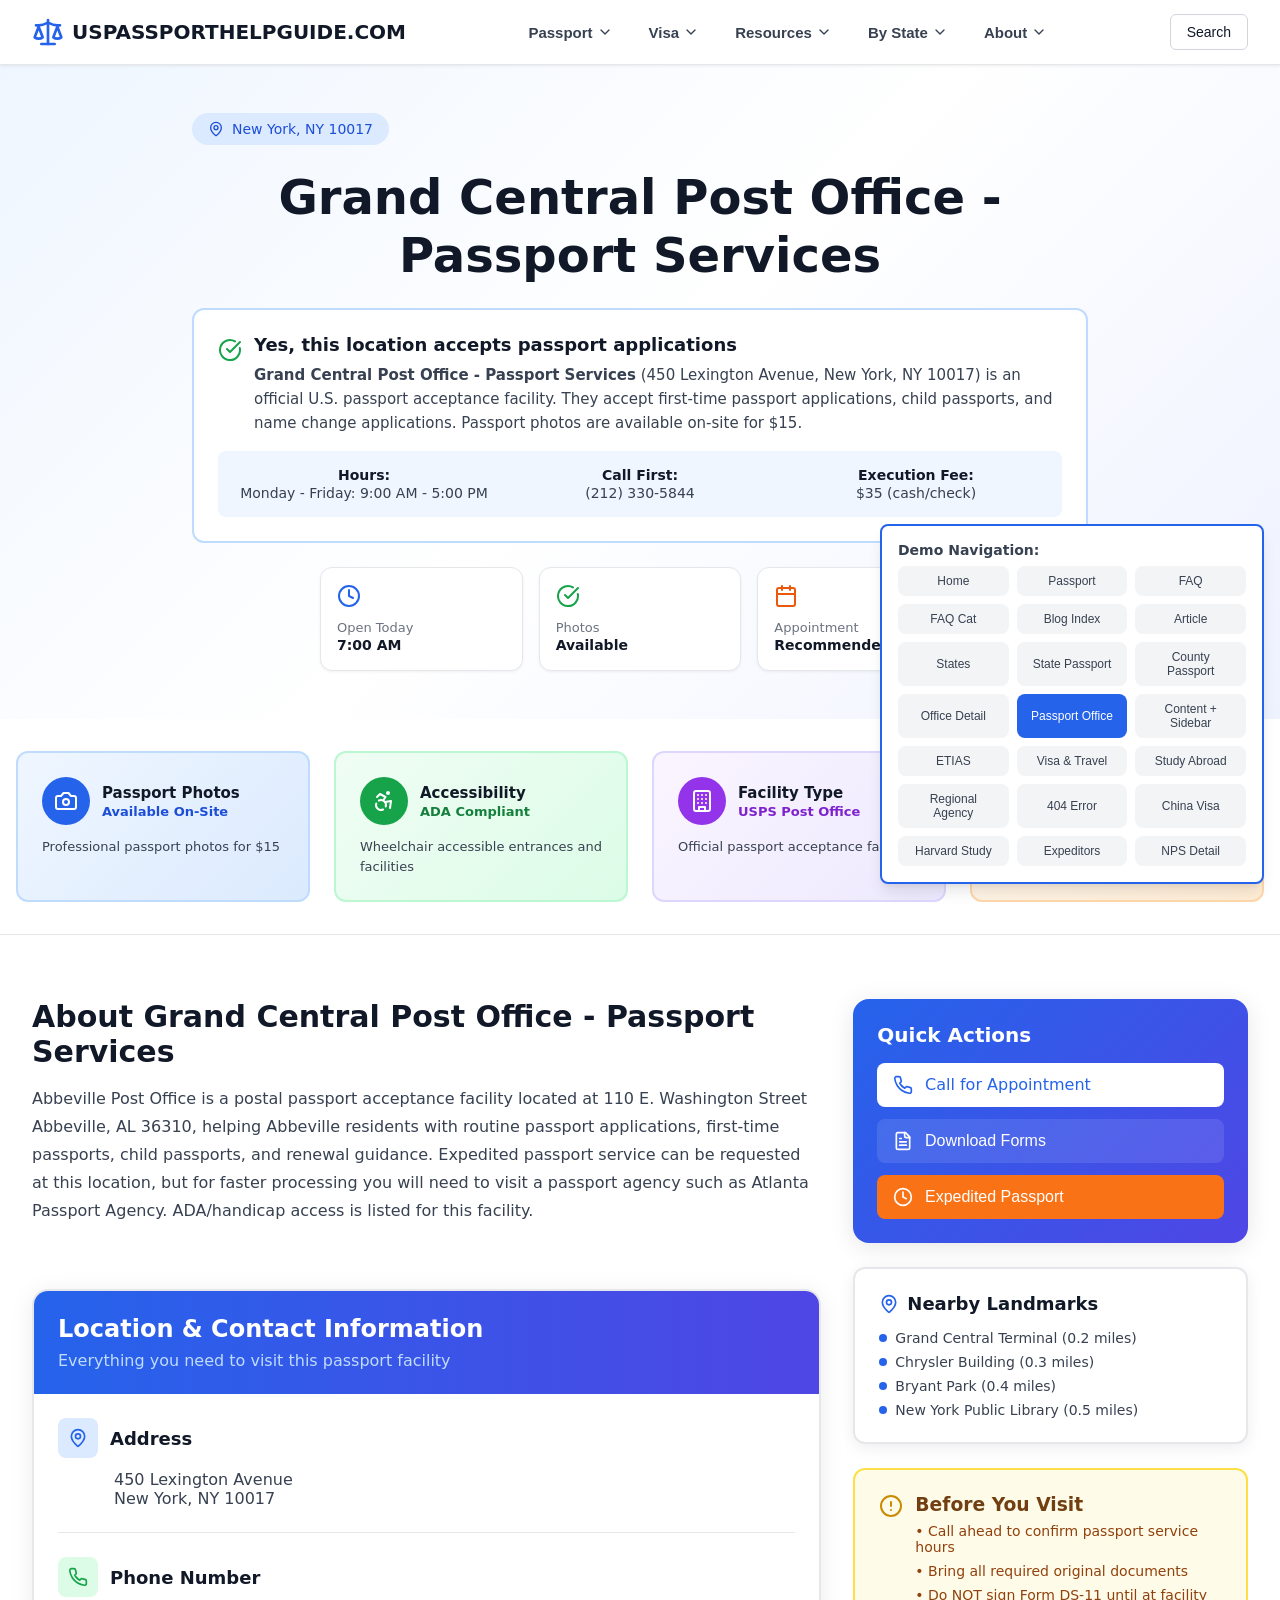
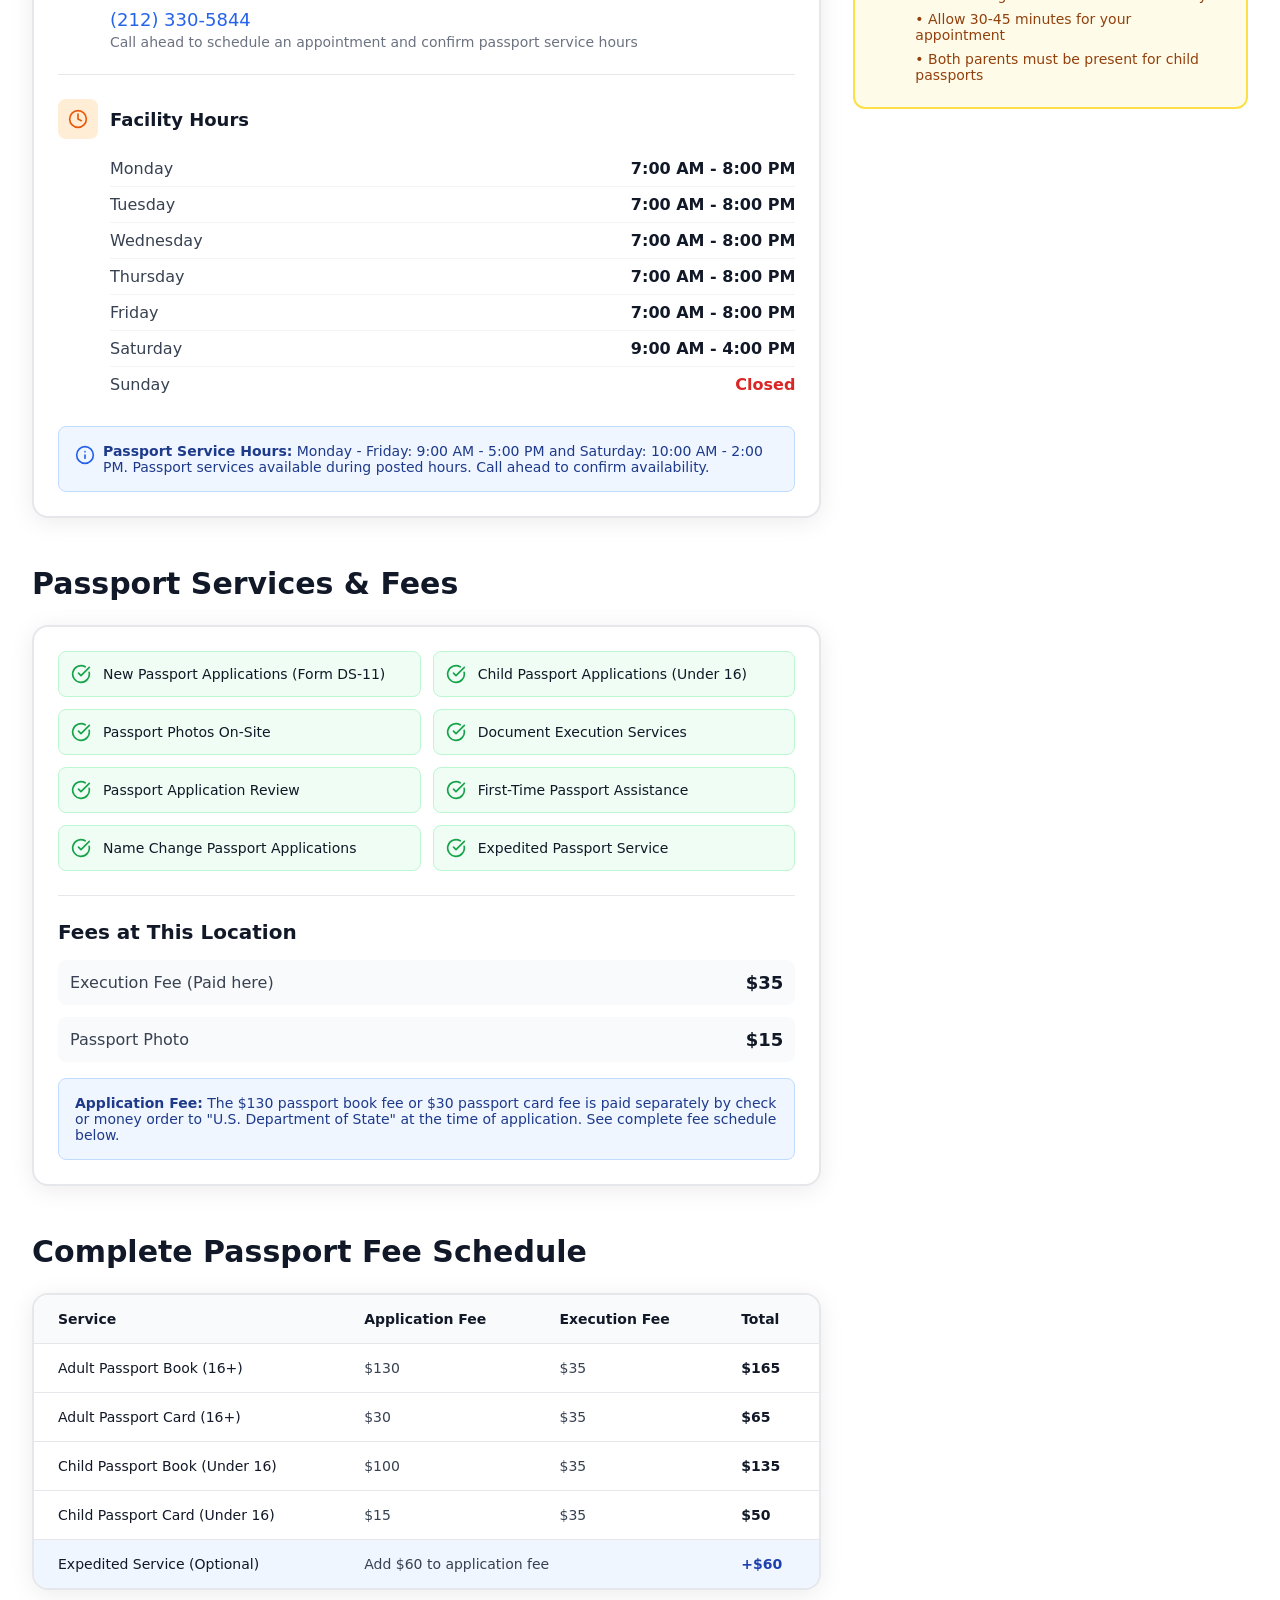
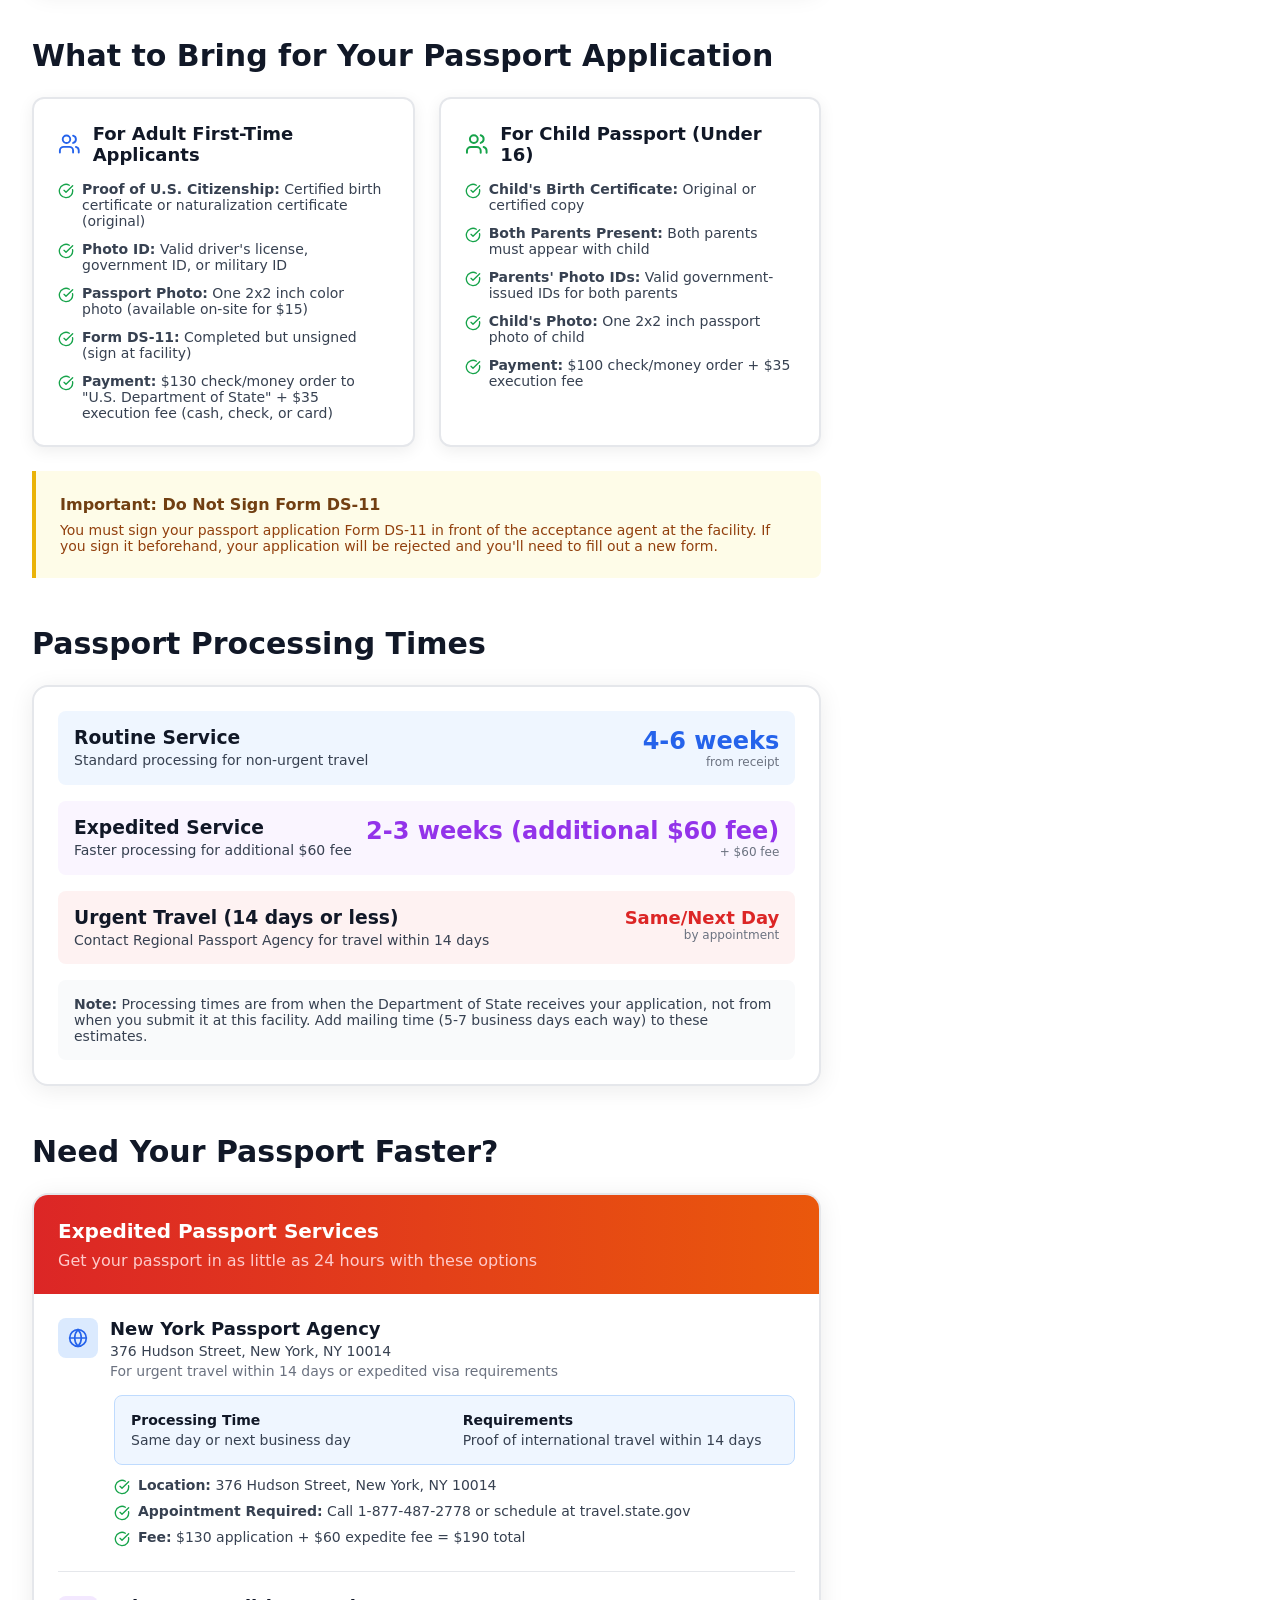
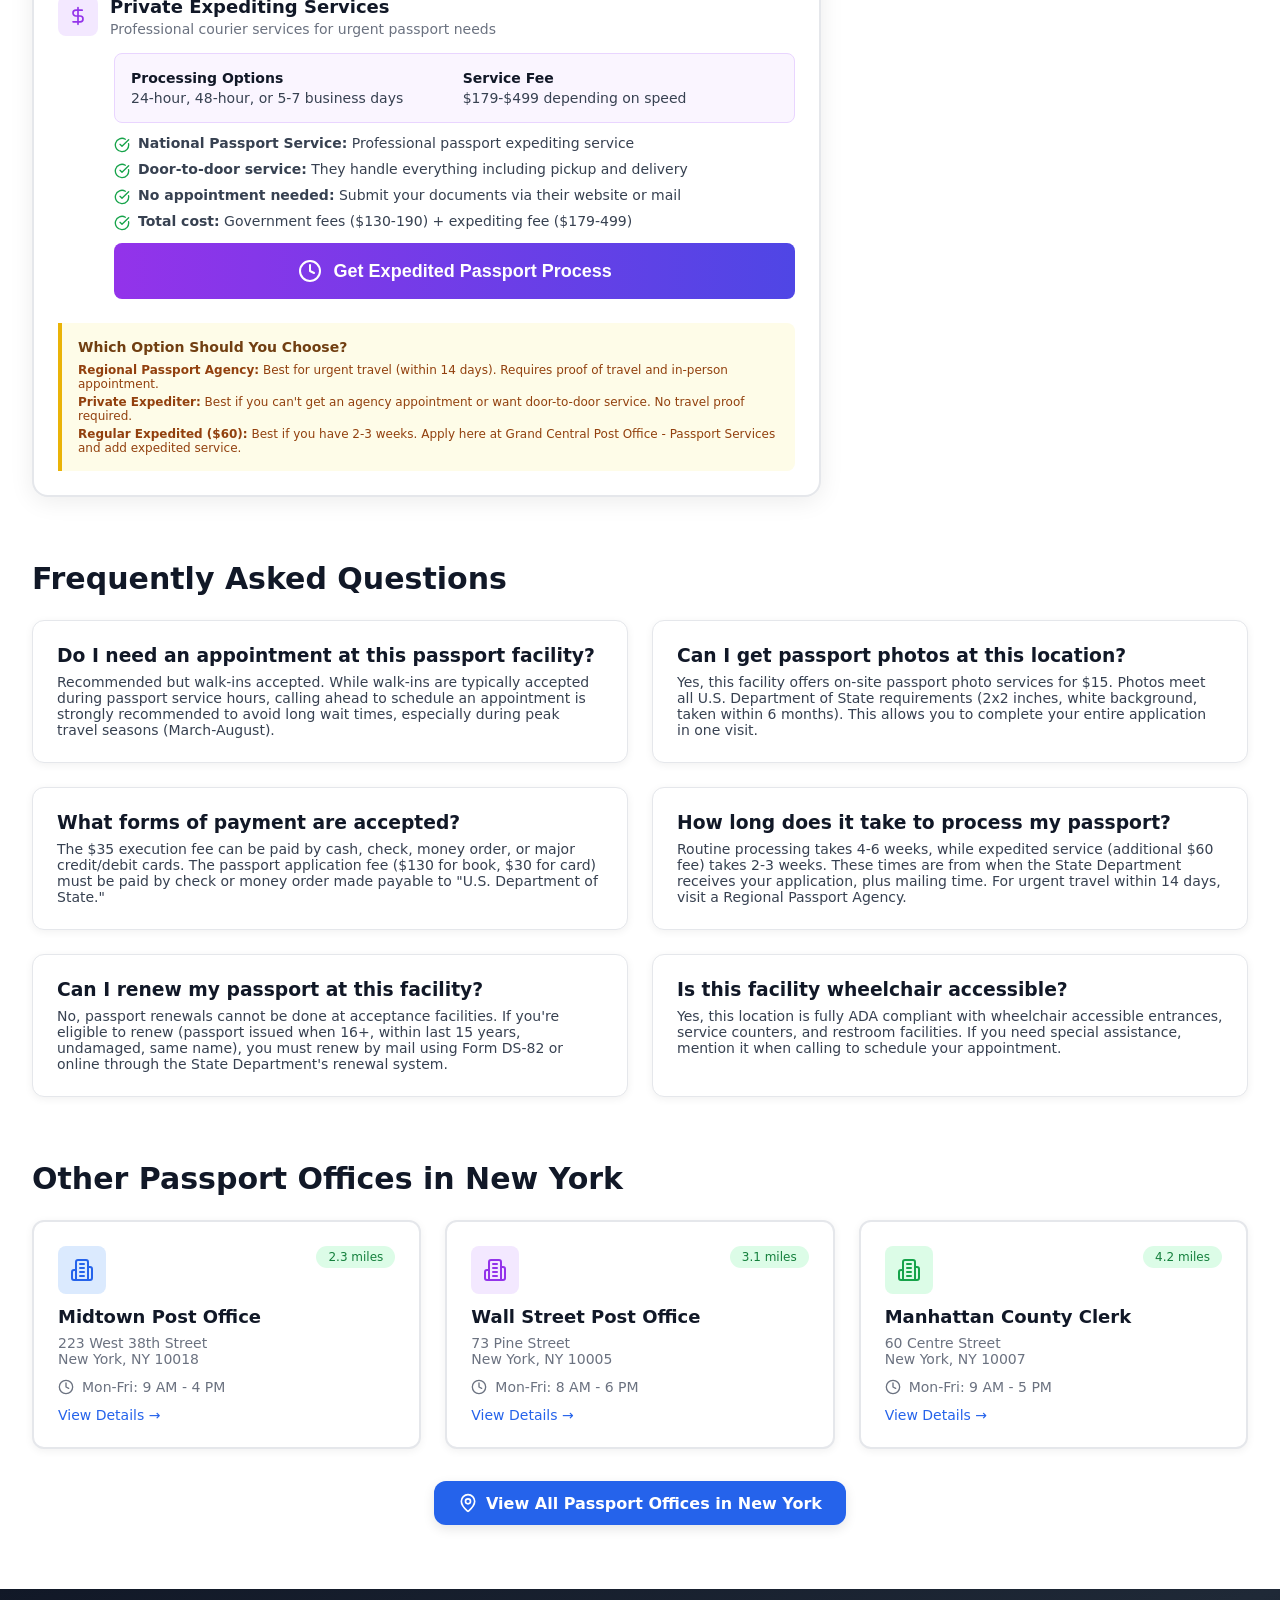
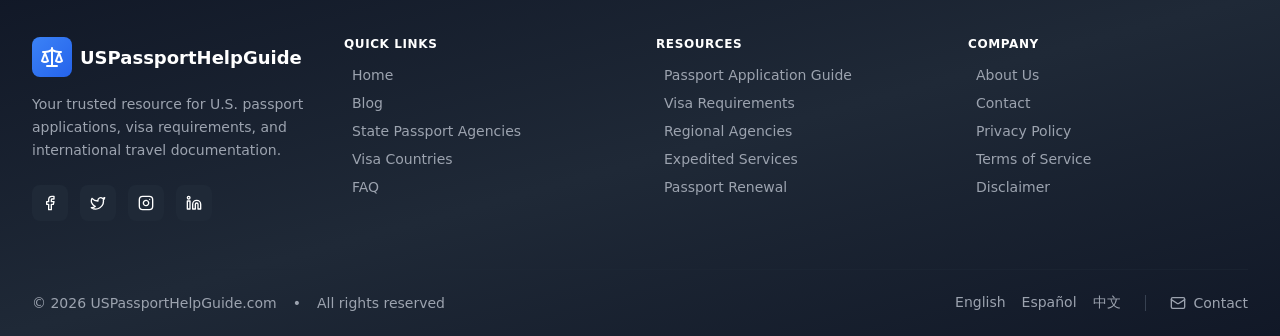
==== index.html @ 5c3b9b91 "first commit" ====
<!doctype html>
<html lang="en">
  <head>
    <meta charset="UTF-8" />
    <meta name="viewport" content="width=device-width, initial-scale=1.0" />
    <title>US Passport Help Guide</title>
    <link rel="stylesheet" href="style.css" />
  </head>
  <body>
    <header class="header">
      <nav class="navbar">
        <div class="navbar-container">
          <!-- Logo -->
          <div class="logo">
            <svg
              xmlns="http://www.w3.org/2000/svg"
              width="24"
              height="24"
              viewBox="0 0 24 24"
              fill="none"
              stroke="currentColor"
              stroke-width="2"
              stroke-linecap="round"
              stroke-linejoin="round"
              class="logo-icon"
            >
              <path d="m16 16 3-8 3 8c-.87.65-1.92 1-3 1s-2.13-.35-3-1Z"></path>
              <path d="m2 16 3-8 3 8c-.87.65-1.92 1-3 1s-2.13-.35-3-1Z"></path>
              <path d="M7 21h10"></path>
              <path d="M12 3v18"></path>
              <path d="M3 7h2c2 0 5-1 7-2 2 1 5 2 7 2h2"></path>
            </svg>

            <span class="logo-text">USPASSPORTHELPGUIDE.COM</span>
          </div>

          <!-- Navigation Menu -->
          <div class="nav-menu">
            <div class="nav-item">
              <button class="nav-link">
                Passport
                <svg
                  xmlns="http://www.w3.org/2000/svg"
                  viewBox="0 0 24 24"
                  fill="none"
                  stroke="currentColor"
                  stroke-width="2"
                  stroke-linecap="round"
                  stroke-linejoin="round"
                  class="nav-arrow"
                >
                  <path d="m6 9 6 6 6-6"></path>
                </svg>
              </button>
            </div>

            <div class="nav-item">
              <button class="nav-link">
                Visa
                <svg
                  xmlns="http://www.w3.org/2000/svg"
                  viewBox="0 0 24 24"
                  fill="none"
                  stroke="currentColor"
                  stroke-width="2"
                  stroke-linecap="round"
                  stroke-linejoin="round"
                  class="nav-arrow"
                >
                  <path d="m6 9 6 6 6-6"></path>
                </svg>
              </button>
            </div>

            <div class="nav-item">
              <button class="nav-link">
                Resources
                <svg
                  xmlns="http://www.w3.org/2000/svg"
                  viewBox="0 0 24 24"
                  fill="none"
                  stroke="currentColor"
                  stroke-width="2"
                  stroke-linecap="round"
                  stroke-linejoin="round"
                  class="nav-arrow"
                >
                  <path d="m6 9 6 6 6-6"></path>
                </svg>
              </button>
            </div>

            <div class="nav-item">
              <button class="nav-link">
                By State
                <svg
                  xmlns="http://www.w3.org/2000/svg"
                  viewBox="0 0 24 24"
                  fill="none"
                  stroke="currentColor"
                  stroke-width="2"
                  stroke-linecap="round"
                  stroke-linejoin="round"
                  class="nav-arrow"
                >
                  <path d="m6 9 6 6 6-6"></path>
                </svg>
              </button>
            </div>

            <div class="nav-item">
              <button class="nav-link">
                About
                <svg
                  xmlns="http://www.w3.org/2000/svg"
                  viewBox="0 0 24 24"
                  fill="none"
                  stroke="currentColor"
                  stroke-width="2"
                  stroke-linecap="round"
                  stroke-linejoin="round"
                  class="nav-arrow"
                >
                  <path d="m6 9 6 6 6-6"></path>
                </svg>
              </button>
            </div>
          </div>

          <!-- Action Buttons -->
          <div class="nav-actions">
            <button class="search-btn">Search</button>
          </div>

          <!-- Mobile Menu Button -->
          <button class="mobile-menu-btn">
            <svg
              xmlns="http://www.w3.org/2000/svg"
              viewBox="0 0 24 24"
              fill="none"
              stroke="currentColor"
              stroke-width="2"
              stroke-linecap="round"
              stroke-linejoin="round"
              class="menu-icon"
            >
              <line x1="4" x2="20" y1="12" y2="12"></line>
              <line x1="4" x2="20" y1="6" y2="6"></line>
              <line x1="4" x2="20" y1="18" y2="18"></line>
            </svg>
          </button>
        </div>
      </nav>
    </header>

    <!-- ! Services -->
    <section class="page-wrapper">
      <div class="service-container">
        <span class="location-badge">
          <svg
            xmlns="http://www.w3.org/2000/svg"
            viewBox="0 0 24 24"
            fill="none"
            stroke="currentColor"
            stroke-width="2"
            stroke-linecap="round"
            stroke-linejoin="round"
          >
            <path
              d="M20 10c0 4.993-5.539 10.193-7.399 11.799a1 1 0 0 1-1.202 0C9.539 20.193 4 14.993 4 10a8 8 0 0 1 16 0"
            ></path>
            <circle cx="12" cy="10" r="3"></circle>
          </svg>
          New York, NY 10017
        </span>

        <h1 class="page-title">
          Grand Central Post Office - Passport Services
        </h1>

        <article class="info-card">
          <div class="acceptance-row">
            <svg
              xmlns="http://www.w3.org/2000/svg"
              viewBox="0 0 24 24"
              fill="none"
              stroke="currentColor"
              stroke-width="2"
              stroke-linecap="round"
              stroke-linejoin="round"
            >
              <path d="M21.801 10A10 10 0 1 1 17 3.335"></path>
              <path d="m9 11 3 3L22 4"></path>
            </svg>
            <div>
              <h2 class="acceptance-title">
                Yes, this location accepts passport applications
              </h2>
              <p class="acceptance-desc">
                <strong>Grand Central Post Office - Passport Services</strong>
                (450 Lexington Avenue, New York, NY 10017) is an official U.S.
                passport acceptance facility. They accept first-time passport
                applications, child passports, and name change applications.
                Passport photos are available on-site for $15.
              </p>
            </div>
          </div>
          <div class="details-grid">
            <div>
              <span class="detail-label">Hours:</span>
              <span class="detail-value"
                >Monday - Friday: 9:00 AM - 5:00 PM</span
              >
            </div>
            <div>
              <span class="detail-label">Call First:</span>
              <span class="detail-value">(212) 330-5844</span>
            </div>
            <div>
              <span class="detail-label">Execution Fee:</span>
              <span class="detail-value">$35 (cash/check)</span>
            </div>
          </div>
        </article>

        <div class="stats-grid">
          <div class="stat-card">
            <svg
              class="icon-blue"
              xmlns="http://www.w3.org/2000/svg"
              viewBox="0 0 24 24"
              fill="none"
              stroke="currentColor"
              stroke-width="2"
              stroke-linecap="round"
              stroke-linejoin="round"
            >
              <circle cx="12" cy="12" r="10"></circle>
              <polyline points="12 6 12 12 16 14"></polyline>
            </svg>
            <span class="stat-label">Open Today</span>
            <span class="stat-value">7:00 AM</span>
          </div>
          <div class="stat-card">
            <svg
              class="icon-green"
              xmlns="http://www.w3.org/2000/svg"
              viewBox="0 0 24 24"
              fill="none"
              stroke="currentColor"
              stroke-width="2"
              stroke-linecap="round"
              stroke-linejoin="round"
            >
              <path d="M21.801 10A10 10 0 1 1 17 3.335"></path>
              <path d="m9 11 3 3L22 4"></path>
            </svg>
            <span class="stat-label">Photos</span>
            <span class="stat-value">Available</span>
          </div>
          <div class="stat-card">
            <svg
              class="icon-orange"
              xmlns="http://www.w3.org/2000/svg"
              viewBox="0 0 24 24"
              fill="none"
              stroke="currentColor"
              stroke-width="2"
              stroke-linecap="round"
              stroke-linejoin="round"
            >
              <path d="M8 2v4"></path>
              <path d="M16 2v4"></path>
              <rect width="18" height="18" x="3" y="4" rx="2"></rect>
              <path d="M3 10h18"></path>
            </svg>
            <span class="stat-label">Appointment</span>
            <span class="stat-value">Recommended</span>
          </div>
        </div>
      </div>
    </section>

    <!-- ! Services Bar -->
    <section class="services-bar">
      <div class="services-container">
        <div class="services-grid">
          <div class="service-card service-card--blue">
            <div class="card-header">
              <div class="card-icon card-icon--blue">
                <svg
                  viewBox="0 0 24 24"
                  fill="none"
                  stroke-width="2"
                  stroke-linecap="round"
                  stroke-linejoin="round"
                >
                  <path
                    d="M14.5 4h-5L7 7H4a2 2 0 0 0-2 2v9a2 2 0 0 0 2 2h16a2 2 0 0 0 2-2V9a2 2 0 0 0-2-2h-3l-2.5-3z"
                  ></path>
                  <circle cx="12" cy="13" r="3"></circle>
                </svg>
              </div>
              <div>
                <h3 class="card-title">Passport Photos</h3>
                <p class="card-subtitle card-subtitle--blue">
                  Available On-Site
                </p>
              </div>
            </div>
            <p class="card-desc">Professional passport photos for $15</p>
          </div>

          <div class="service-card service-card--green">
            <div class="card-header">
              <div class="card-icon card-icon--green">
                <svg
                  viewBox="0 0 24 24"
                  fill="none"
                  stroke-width="2"
                  stroke-linecap="round"
                  stroke-linejoin="round"
                >
                  <circle cx="16" cy="4" r="1"></circle>
                  <path d="m18 19 1-7-6 1"></path>
                  <path d="m5 8 3-3 5.5 3-2.36 3.5"></path>
                  <path d="M4.24 14.5a5 5 0 0 0 6.88 6"></path>
                  <path d="M13.76 17.5a5 5 0 0 0-6.88-6"></path>
                </svg>
              </div>
              <div>
                <h3 class="card-title">Accessibility</h3>
                <p class="card-subtitle card-subtitle--green">ADA Compliant</p>
              </div>
            </div>
            <p class="card-desc">
              Wheelchair accessible entrances and facilities
            </p>
          </div>

          <div class="service-card service-card--purple">
            <div class="card-header">
              <div class="card-icon card-icon--purple">
                <svg
                  viewBox="0 0 24 24"
                  fill="none"
                  stroke-width="2"
                  stroke-linecap="round"
                  stroke-linejoin="round"
                >
                  <rect width="16" height="20" x="4" y="2" rx="2" ry="2"></rect>
                  <path d="M9 22v-4h6v4"></path>
                  <path d="M8 6h.01"></path>
                  <path d="M16 6h.01"></path>
                  <path d="M12 6h.01"></path>
                  <path d="M12 10h.01"></path>
                  <path d="M12 14h.01"></path>
                  <path d="M16 10h.01"></path>
                  <path d="M16 14h.01"></path>
                  <path d="M8 10h.01"></path>
                  <path d="M8 14h.01"></path>
                </svg>
              </div>
              <div>
                <h3 class="card-title">Facility Type</h3>
                <p class="card-subtitle card-subtitle--purple">
                  USPS Post Office
                </p>
              </div>
            </div>
            <p class="card-desc">Official passport acceptance facility</p>
          </div>

          <div class="service-card service-card--orange">
            <div class="card-header">
              <div class="card-icon card-icon--orange">
                <svg
                  viewBox="0 0 24 24"
                  fill="none"
                  stroke-width="2"
                  stroke-linecap="round"
                  stroke-linejoin="round"
                >
                  <path
                    d="M4 14a1 1 0 0 1-.78-1.63l9.9-10.2a.5.5 0 0 1 .86.46l-1.92 6.02A1 1 0 0 0 13 10h7a1 1 0 0 1 .78 1.63l-9.9 10.2a.5.5 0 0 1-.86-.46l1.92-6.02A1 1 0 0 0 11 14z"
                  ></path>
                </svg>
              </div>
              <div>
                <h3 class="card-title">Expedited Service</h3>
                <p class="card-subtitle card-subtitle--orange">Available</p>
              </div>
            </div>
            <p class="card-desc">2-3 week processing with $60 fee</p>
          </div>
        </div>
      </div>
    </section>

    <!-- ! Main Content -->
    <section class="main-content-wrapper">
      <div class="main-content-container">
        <div class="grid-layout">
          <!-- Main Content -->
          <div class="main-content">
            <!-- About -->
            <div class="prose">
              <h2
                class="section-title-sm"
                style="
                  font-size: 1.875rem;
                  font-weight: 700;
                  color: #111827;
                  margin-bottom: 1rem;
                "
              >
                About Grand Central Post Office - Passport Services
              </h2>
              <p>
                Abbeville Post Office is a postal passport acceptance facility
                located at 110 E. Washington Street Abbeville, AL 36310, helping
                Abbeville residents with routine passport applications,
                first-time passports, child passports, and renewal guidance.
                Expedited passport service can be requested at this location,
                but for faster processing you will need to visit a passport
                agency such as Atlanta Passport Agency. ADA/handicap access is
                listed for this facility.
              </p>
            </div>

            <!-- Location & Contact -->
            <div class="card">
              <div class="card-header-blue">
                <h2>Location &amp; Contact Information</h2>
                <p>Everything you need to visit this passport facility</p>
              </div>
              <div class="card-body-spaced">
                <!-- Address -->
                <div>
                  <div class="info-label-row">
                    <div class="icon-box icon-box-blue">
                      <svg
                        xmlns="http://www.w3.org/2000/svg"
                        viewBox="0 0 24 24"
                        fill="none"
                        stroke="#2563eb"
                        stroke-width="2"
                        stroke-linecap="round"
                        stroke-linejoin="round"
                      >
                        <path
                          d="M20 10c0 4.993-5.539 10.193-7.399 11.799a1 1 0 0 1-1.202 0C9.539 20.193 4 14.993 4 10a8 8 0 0 1 16 0"
                        />
                        <circle cx="12" cy="10" r="3" />
                      </svg>
                    </div>
                    <h3 class="info-section-title">Address</h3>
                  </div>
                  <p class="address-text">
                    450 Lexington Avenue<br />New York, NY 10017
                  </p>
                </div>

                <hr class="divider" />

                <!-- Phone -->
                <div>
                  <div class="info-label-row">
                    <div class="icon-box icon-box-green">
                      <svg
                        xmlns="http://www.w3.org/2000/svg"
                        viewBox="0 0 24 24"
                        fill="none"
                        stroke="#16a34a"
                        stroke-width="2"
                        stroke-linecap="round"
                        stroke-linejoin="round"
                      >
                        <path
                          d="M22 16.92v3a2 2 0 0 1-2.18 2 19.79 19.79 0 0 1-8.63-3.07 19.5 19.5 0 0 1-6-6 19.79 19.79 0 0 1-3.07-8.67A2 2 0 0 1 4.11 2h3a2 2 0 0 1 2 1.72 12.84 12.84 0 0 0 .7 2.81 2 2 0 0 1-.45 2.11L8.09 9.91a16 16 0 0 0 6 6l1.27-1.27a2 2 0 0 1 2.11-.45 12.84 12.84 0 0 0 2.81.7A2 2 0 0 1 22 16.92z"
                        />
                      </svg>
                    </div>
                    <h3 class="info-section-title">Phone Number</h3>
                  </div>
                  <a href="tel:(212) 330-5844" class="phone-link"
                    >(212) 330-5844</a
                  >
                  <p class="phone-note">
                    Call ahead to schedule an appointment and confirm passport
                    service hours
                  </p>
                </div>

                <hr class="divider" />

                <!-- Hours -->
                <div>
                  <div class="info-label-row">
                    <div class="icon-box icon-box-orange">
                      <svg
                        xmlns="http://www.w3.org/2000/svg"
                        viewBox="0 0 24 24"
                        fill="none"
                        stroke="#ea580c"
                        stroke-width="2"
                        stroke-linecap="round"
                        stroke-linejoin="round"
                      >
                        <circle cx="12" cy="12" r="10" />
                        <polyline points="12 6 12 12 16 14" />
                      </svg>
                    </div>
                    <h3 class="info-section-title">Facility Hours</h3>
                  </div>
                  <div class="hours-list">
                    <div class="hours-row">
                      <span class="hours-day">Monday</span
                      ><span class="hours-time">7:00 AM - 8:00 PM</span>
                    </div>
                    <div class="hours-row">
                      <span class="hours-day">Tuesday</span
                      ><span class="hours-time">7:00 AM - 8:00 PM</span>
                    </div>
                    <div class="hours-row">
                      <span class="hours-day">Wednesday</span
                      ><span class="hours-time">7:00 AM - 8:00 PM</span>
                    </div>
                    <div class="hours-row">
                      <span class="hours-day">Thursday</span
                      ><span class="hours-time">7:00 AM - 8:00 PM</span>
                    </div>
                    <div class="hours-row">
                      <span class="hours-day">Friday</span
                      ><span class="hours-time">7:00 AM - 8:00 PM</span>
                    </div>
                    <div class="hours-row">
                      <span class="hours-day">Saturday</span
                      ><span class="hours-time">9:00 AM - 4:00 PM</span>
                    </div>
                    <div class="hours-row">
                      <span class="hours-day">Sunday</span
                      ><span class="hours-closed">Closed</span>
                    </div>
                  </div>
                </div>

                <div class="alert-blue">
                  <svg
                    xmlns="http://www.w3.org/2000/svg"
                    viewBox="0 0 24 24"
                    fill="none"
                    stroke="currentColor"
                    stroke-width="2"
                    stroke-linecap="round"
                    stroke-linejoin="round"
                  >
                    <circle cx="12" cy="12" r="10" />
                    <path d="M12 16v-4" />
                    <path d="M12 8h.01" />
                  </svg>
                  <p class="alert-blue-text">
                    <strong>Passport Service Hours:</strong> Monday - Friday:
                    9:00 AM - 5:00 PM and Saturday: 10:00 AM - 2:00 PM. Passport
                    services available during posted hours. Call ahead to
                    confirm availability.
                  </p>
                </div>
              </div>
            </div>

            <!-- Services & Fees -->
            <div>
              <h2 class="section-title">Passport Services &amp; Fees</h2>
              <div class="card">
                <div class="card-body">
                  <div class="content-services-grid">
                    <div class="service-item">
                      <svg
                        xmlns="http://www.w3.org/2000/svg"
                        viewBox="0 0 24 24"
                        fill="none"
                        stroke="currentColor"
                        stroke-width="2"
                        stroke-linecap="round"
                        stroke-linejoin="round"
                      >
                        <path d="M21.801 10A10 10 0 1 1 17 3.335" />
                        <path d="m9 11 3 3L22 4" /></svg
                      ><span>New Passport Applications (Form DS-11)</span>
                    </div>
                    <div class="service-item">
                      <svg
                        xmlns="http://www.w3.org/2000/svg"
                        viewBox="0 0 24 24"
                        fill="none"
                        stroke="currentColor"
                        stroke-width="2"
                        stroke-linecap="round"
                        stroke-linejoin="round"
                      >
                        <path d="M21.801 10A10 10 0 1 1 17 3.335" />
                        <path d="m9 11 3 3L22 4" /></svg
                      ><span>Child Passport Applications (Under 16)</span>
                    </div>
                    <div class="service-item">
                      <svg
                        xmlns="http://www.w3.org/2000/svg"
                        viewBox="0 0 24 24"
                        fill="none"
                        stroke="currentColor"
                        stroke-width="2"
                        stroke-linecap="round"
                        stroke-linejoin="round"
                      >
                        <path d="M21.801 10A10 10 0 1 1 17 3.335" />
                        <path d="m9 11 3 3L22 4" /></svg
                      ><span>Passport Photos On-Site</span>
                    </div>
                    <div class="service-item">
                      <svg
                        xmlns="http://www.w3.org/2000/svg"
                        viewBox="0 0 24 24"
                        fill="none"
                        stroke="currentColor"
                        stroke-width="2"
                        stroke-linecap="round"
                        stroke-linejoin="round"
                      >
                        <path d="M21.801 10A10 10 0 1 1 17 3.335" />
                        <path d="m9 11 3 3L22 4" /></svg
                      ><span>Document Execution Services</span>
                    </div>
                    <div class="service-item">
                      <svg
                        xmlns="http://www.w3.org/2000/svg"
                        viewBox="0 0 24 24"
                        fill="none"
                        stroke="currentColor"
                        stroke-width="2"
                        stroke-linecap="round"
                        stroke-linejoin="round"
                      >
                        <path d="M21.801 10A10 10 0 1 1 17 3.335" />
                        <path d="m9 11 3 3L22 4" /></svg
                      ><span>Passport Application Review</span>
                    </div>
                    <div class="service-item">
                      <svg
                        xmlns="http://www.w3.org/2000/svg"
                        viewBox="0 0 24 24"
                        fill="none"
                        stroke="currentColor"
                        stroke-width="2"
                        stroke-linecap="round"
                        stroke-linejoin="round"
                      >
                        <path d="M21.801 10A10 10 0 1 1 17 3.335" />
                        <path d="m9 11 3 3L22 4" /></svg
                      ><span>First-Time Passport Assistance</span>
                    </div>
                    <div class="service-item">
                      <svg
                        xmlns="http://www.w3.org/2000/svg"
                        viewBox="0 0 24 24"
                        fill="none"
                        stroke="currentColor"
                        stroke-width="2"
                        stroke-linecap="round"
                        stroke-linejoin="round"
                      >
                        <path d="M21.801 10A10 10 0 1 1 17 3.335" />
                        <path d="m9 11 3 3L22 4" /></svg
                      ><span>Name Change Passport Applications</span>
                    </div>
                    <div class="service-item">
                      <svg
                        xmlns="http://www.w3.org/2000/svg"
                        viewBox="0 0 24 24"
                        fill="none"
                        stroke="currentColor"
                        stroke-width="2"
                        stroke-linecap="round"
                        stroke-linejoin="round"
                      >
                        <path d="M21.801 10A10 10 0 1 1 17 3.335" />
                        <path d="m9 11 3 3L22 4" /></svg
                      ><span>Expedited Passport Service</span>
                    </div>
                  </div>

                  <div
                    style="border-top: 1px solid #e5e7eb; padding-top: 1.5rem"
                  >
                    <h3
                      style="
                        font-size: 1.25rem;
                        font-weight: 700;
                        color: #111827;
                        margin-bottom: 1rem;
                      "
                    >
                      Fees at This Location
                    </h3>
                    <div class="fee-list">
                      <div class="fee-row">
                        <span class="fee-label">Execution Fee (Paid here)</span
                        ><span class="fee-amount">$35</span>
                      </div>
                      <div class="fee-row">
                        <span class="fee-label">Passport Photo</span
                        ><span class="fee-amount">$15</span>
                      </div>
                      <div class="alert-blue" style="margin-top: 0.25rem">
                        <p class="alert-blue-text">
                          <strong>Application Fee:</strong> The $130 passport
                          book fee or $30 passport card fee is paid separately
                          by check or money order to "U.S. Department of State"
                          at the time of application. See complete fee schedule
                          below.
                        </p>
                      </div>
                    </div>
                  </div>
                </div>
              </div>
            </div>

            <!-- Complete Fee Schedule -->
            <div>
              <h2 class="section-title">Complete Passport Fee Schedule</h2>
              <div class="card">
                <table class="fee-table">
                  <thead>
                    <tr>
                      <th>Service</th>
                      <th>Application Fee</th>
                      <th>Execution Fee</th>
                      <th>Total</th>
                    </tr>
                  </thead>
                  <tbody>
                    <tr>
                      <td class="td-bold">Adult Passport Book (16+)</td>
                      <td>$130</td>
                      <td>$35</td>
                      <td class="td-total">$165</td>
                    </tr>
                    <tr>
                      <td class="td-bold">Adult Passport Card (16+)</td>
                      <td>$30</td>
                      <td>$35</td>
                      <td class="td-total">$65</td>
                    </tr>
                    <tr>
                      <td class="td-bold">Child Passport Book (Under 16)</td>
                      <td>$100</td>
                      <td>$35</td>
                      <td class="td-total">$135</td>
                    </tr>
                    <tr>
                      <td class="td-bold">Child Passport Card (Under 16)</td>
                      <td>$15</td>
                      <td>$35</td>
                      <td class="td-total">$50</td>
                    </tr>
                    <tr class="row-blue">
                      <td class="td-bold">Expedited Service (Optional)</td>
                      <td colspan="2">Add $60 to application fee</td>
                      <td class="td-total" style="color: #1e40af">+$60</td>
                    </tr>
                  </tbody>
                </table>
              </div>
            </div>

            <!-- What to Bring -->
            <div>
              <h2 class="section-title">
                What to Bring for Your Passport Application
              </h2>
              <div class="docs-grid">
                <div class="doc-card">
                  <div class="doc-card-header">
                    <svg
                      xmlns="http://www.w3.org/2000/svg"
                      width="24"
                      height="24"
                      viewBox="0 0 24 24"
                      fill="none"
                      stroke="#2563eb"
                      stroke-width="2"
                      stroke-linecap="round"
                      stroke-linejoin="round"
                    >
                      <path d="M16 21v-2a4 4 0 0 0-4-4H6a4 4 0 0 0-4 4v2" />
                      <circle cx="9" cy="7" r="4" />
                      <path d="M22 21v-2a4 4 0 0 0-3-3.87" />
                      <path d="M16 3.13a4 4 0 0 1 0 7.75" />
                    </svg>
                    <h3>For Adult First-Time Applicants</h3>
                  </div>
                  <ul class="doc-list">
                    <li>
                      <svg
                        xmlns="http://www.w3.org/2000/svg"
                        viewBox="0 0 24 24"
                        fill="none"
                        stroke="currentColor"
                        stroke-width="2"
                        stroke-linecap="round"
                        stroke-linejoin="round"
                      >
                        <path d="M21.801 10A10 10 0 1 1 17 3.335" />
                        <path d="m9 11 3 3L22 4" /></svg
                      ><span
                        ><strong>Proof of U.S. Citizenship:</strong> Certified
                        birth certificate or naturalization certificate
                        (original)</span
                      >
                    </li>
                    <li>
                      <svg
                        xmlns="http://www.w3.org/2000/svg"
                        viewBox="0 0 24 24"
                        fill="none"
                        stroke="currentColor"
                        stroke-width="2"
                        stroke-linecap="round"
                        stroke-linejoin="round"
                      >
                        <path d="M21.801 10A10 10 0 1 1 17 3.335" />
                        <path d="m9 11 3 3L22 4" /></svg
                      ><span
                        ><strong>Photo ID:</strong> Valid driver's license,
                        government ID, or military ID</span
                      >
                    </li>
                    <li>
                      <svg
                        xmlns="http://www.w3.org/2000/svg"
                        viewBox="0 0 24 24"
                        fill="none"
                        stroke="currentColor"
                        stroke-width="2"
                        stroke-linecap="round"
                        stroke-linejoin="round"
                      >
                        <path d="M21.801 10A10 10 0 1 1 17 3.335" />
                        <path d="m9 11 3 3L22 4" /></svg
                      ><span
                        ><strong>Passport Photo:</strong> One 2x2 inch color
                        photo (available on-site for $15)</span
                      >
                    </li>
                    <li>
                      <svg
                        xmlns="http://www.w3.org/2000/svg"
                        viewBox="0 0 24 24"
                        fill="none"
                        stroke="currentColor"
                        stroke-width="2"
                        stroke-linecap="round"
                        stroke-linejoin="round"
                      >
                        <path d="M21.801 10A10 10 0 1 1 17 3.335" />
                        <path d="m9 11 3 3L22 4" /></svg
                      ><span
                        ><strong>Form DS-11:</strong> Completed but unsigned
                        (sign at facility)</span
                      >
                    </li>
                    <li>
                      <svg
                        xmlns="http://www.w3.org/2000/svg"
                        viewBox="0 0 24 24"
                        fill="none"
                        stroke="currentColor"
                        stroke-width="2"
                        stroke-linecap="round"
                        stroke-linejoin="round"
                      >
                        <path d="M21.801 10A10 10 0 1 1 17 3.335" />
                        <path d="m9 11 3 3L22 4" /></svg
                      ><span
                        ><strong>Payment:</strong> $130 check/money order to
                        "U.S. Department of State" + $35 execution fee (cash,
                        check, or card)</span
                      >
                    </li>
                  </ul>
                </div>
                <div class="doc-card">
                  <div class="doc-card-header">
                    <svg
                      xmlns="http://www.w3.org/2000/svg"
                      width="24"
                      height="24"
                      viewBox="0 0 24 24"
                      fill="none"
                      stroke="#16a34a"
                      stroke-width="2"
                      stroke-linecap="round"
                      stroke-linejoin="round"
                    >
                      <path d="M16 21v-2a4 4 0 0 0-4-4H6a4 4 0 0 0-4 4v2" />
                      <circle cx="9" cy="7" r="4" />
                      <path d="M22 21v-2a4 4 0 0 0-3-3.87" />
                      <path d="M16 3.13a4 4 0 0 1 0 7.75" />
                    </svg>
                    <h3>For Child Passport (Under 16)</h3>
                  </div>
                  <ul class="doc-list">
                    <li>
                      <svg
                        xmlns="http://www.w3.org/2000/svg"
                        viewBox="0 0 24 24"
                        fill="none"
                        stroke="currentColor"
                        stroke-width="2"
                        stroke-linecap="round"
                        stroke-linejoin="round"
                      >
                        <path d="M21.801 10A10 10 0 1 1 17 3.335" />
                        <path d="m9 11 3 3L22 4" /></svg
                      ><span
                        ><strong>Child's Birth Certificate:</strong> Original or
                        certified copy</span
                      >
                    </li>
                    <li>
                      <svg
                        xmlns="http://www.w3.org/2000/svg"
                        viewBox="0 0 24 24"
                        fill="none"
                        stroke="currentColor"
                        stroke-width="2"
                        stroke-linecap="round"
                        stroke-linejoin="round"
                      >
                        <path d="M21.801 10A10 10 0 1 1 17 3.335" />
                        <path d="m9 11 3 3L22 4" /></svg
                      ><span
                        ><strong>Both Parents Present:</strong> Both parents
                        must appear with child</span
                      >
                    </li>
                    <li>
                      <svg
                        xmlns="http://www.w3.org/2000/svg"
                        viewBox="0 0 24 24"
                        fill="none"
                        stroke="currentColor"
                        stroke-width="2"
                        stroke-linecap="round"
                        stroke-linejoin="round"
                      >
                        <path d="M21.801 10A10 10 0 1 1 17 3.335" />
                        <path d="m9 11 3 3L22 4" /></svg
                      ><span
                        ><strong>Parents' Photo IDs:</strong> Valid
                        government-issued IDs for both parents</span
                      >
                    </li>
                    <li>
                      <svg
                        xmlns="http://www.w3.org/2000/svg"
                        viewBox="0 0 24 24"
                        fill="none"
                        stroke="currentColor"
                        stroke-width="2"
                        stroke-linecap="round"
                        stroke-linejoin="round"
                      >
                        <path d="M21.801 10A10 10 0 1 1 17 3.335" />
                        <path d="m9 11 3 3L22 4" /></svg
                      ><span
                        ><strong>Child's Photo:</strong> One 2x2 inch passport
                        photo of child</span
                      >
                    </li>
                    <li>
                      <svg
                        xmlns="http://www.w3.org/2000/svg"
                        viewBox="0 0 24 24"
                        fill="none"
                        stroke="currentColor"
                        stroke-width="2"
                        stroke-linecap="round"
                        stroke-linejoin="round"
                      >
                        <path d="M21.801 10A10 10 0 1 1 17 3.335" />
                        <path d="m9 11 3 3L22 4" /></svg
                      ><span
                        ><strong>Payment:</strong> $100 check/money order + $35
                        execution fee</span
                      >
                    </li>
                  </ul>
                </div>
              </div>
              <div class="alert-yellow" style="margin-top: 1.5rem">
                <h4>Important: Do Not Sign Form DS-11</h4>
                <p>
                  You must sign your passport application Form DS-11 in front of
                  the acceptance agent at the facility. If you sign it
                  beforehand, your application will be rejected and you'll need
                  to fill out a new form.
                </p>
              </div>
            </div>

            <!-- Processing Times -->
            <div>
              <h2 class="section-title">Passport Processing Times</h2>
              <div class="card">
                <div class="card-body">
                  <div class="processing-list">
                    <div class="processing-item processing-item-blue">
                      <div>
                        <h3>Routine Service</h3>
                        <p>Standard processing for non-urgent travel</p>
                      </div>
                      <div class="processing-time">
                        <div class="time-blue">4-6 weeks</div>
                        <div class="time-note">from receipt</div>
                      </div>
                    </div>
                    <div class="processing-item processing-item-purple">
                      <div>
                        <h3>Expedited Service</h3>
                        <p>Faster processing for additional $60 fee</p>
                      </div>
                      <div class="processing-time">
                        <div class="time-purple">
                          2-3 weeks (additional $60 fee)
                        </div>
                        <div class="time-note">+ $60 fee</div>
                      </div>
                    </div>
                    <div class="processing-item processing-item-red">
                      <div>
                        <h3>Urgent Travel (14 days or less)</h3>
                        <p>
                          Contact Regional Passport Agency for travel within 14
                          days
                        </p>
                      </div>
                      <div class="processing-time">
                        <div class="time-red">Same/Next Day</div>
                        <div class="time-note">by appointment</div>
                      </div>
                    </div>
                  </div>
                  <div class="processing-note">
                    <strong>Note:</strong> Processing times are from when the
                    Department of State receives your application, not from when
                    you submit it at this facility. Add mailing time (5-7
                    business days each way) to these estimates.
                  </div>
                </div>
              </div>
            </div>

            <!-- Need Passport Faster -->
            <div>
              <h2 class="section-title">Need Your Passport Faster?</h2>
              <div class="card">
                <div class="card-header-red">
                  <h3>Expedited Passport Services</h3>
                  <p>
                    Get your passport in as little as 24 hours with these
                    options
                  </p>
                </div>
                <div class="card-body-spaced">
                  <!-- NY Passport Agency -->
                  <div>
                    <div class="expedite-agency-header">
                      <div class="icon-box icon-box-blue">
                        <svg
                          xmlns="http://www.w3.org/2000/svg"
                          viewBox="0 0 24 24"
                          fill="none"
                          stroke="#2563eb"
                          stroke-width="2"
                          stroke-linecap="round"
                          stroke-linejoin="round"
                        >
                          <circle cx="12" cy="12" r="10" />
                          <path
                            d="M12 2a14.5 14.5 0 0 0 0 20 14.5 14.5 0 0 0 0-20"
                          />
                          <path d="M2 12h20" />
                        </svg>
                      </div>
                      <div>
                        <h4>New York Passport Agency</h4>
                        <p>376 Hudson Street, New York, NY 10014</p>
                        <p class="sub">
                          For urgent travel within 14 days or expedited visa
                          requirements
                        </p>
                      </div>
                    </div>
                    <div class="expedite-section">
                      <div class="info-box-blue">
                        <div class="info-box-blue-grid">
                          <div>
                            <div class="label">Processing Time</div>
                            <div class="value">
                              Same day or next business day
                            </div>
                          </div>
                          <div>
                            <div class="label">Requirements</div>
                            <div class="value">
                              Proof of international travel within 14 days
                            </div>
                          </div>
                        </div>
                      </div>
                      <div class="expedite-item-list">
                        <div class="expedite-item">
                          <svg
                            xmlns="http://www.w3.org/2000/svg"
                            viewBox="0 0 24 24"
                            fill="none"
                            stroke="currentColor"
                            stroke-width="2"
                            stroke-linecap="round"
                            stroke-linejoin="round"
                          >
                            <path d="M21.801 10A10 10 0 1 1 17 3.335" />
                            <path d="m9 11 3 3L22 4" /></svg
                          ><span
                            ><strong>Location:</strong> 376 Hudson Street, New
                            York, NY 10014</span
                          >
                        </div>
                        <div class="expedite-item">
                          <svg
                            xmlns="http://www.w3.org/2000/svg"
                            viewBox="0 0 24 24"
                            fill="none"
                            stroke="currentColor"
                            stroke-width="2"
                            stroke-linecap="round"
                            stroke-linejoin="round"
                          >
                            <path d="M21.801 10A10 10 0 1 1 17 3.335" />
                            <path d="m9 11 3 3L22 4" /></svg
                          ><span
                            ><strong>Appointment Required:</strong> Call
                            1-877-487-2778 or schedule at travel.state.gov</span
                          >
                        </div>
                        <div class="expedite-item">
                          <svg
                            xmlns="http://www.w3.org/2000/svg"
                            viewBox="0 0 24 24"
                            fill="none"
                            stroke="currentColor"
                            stroke-width="2"
                            stroke-linecap="round"
                            stroke-linejoin="round"
                          >
                            <path d="M21.801 10A10 10 0 1 1 17 3.335" />
                            <path d="m9 11 3 3L22 4" /></svg
                          ><span
                            ><strong>Fee:</strong> $130 application + $60
                            expedite fee = $190 total</span
                          >
                        </div>
                      </div>
                    </div>
                  </div>

                  <!-- Private Expediting -->
                  <div class="border-section">
                    <div class="expedite-agency-header">
                      <div class="icon-box icon-box-purple">
                        <svg
                          xmlns="http://www.w3.org/2000/svg"
                          viewBox="0 0 24 24"
                          fill="none"
                          stroke="#9333ea"
                          stroke-width="2"
                          stroke-linecap="round"
                          stroke-linejoin="round"
                        >
                          <line x1="12" x2="12" y1="2" y2="22" />
                          <path
                            d="M17 5H9.5a3.5 3.5 0 0 0 0 7h5a3.5 3.5 0 0 1 0 7H6"
                          />
                        </svg>
                      </div>
                      <div>
                        <h4>Private Expediting Services</h4>
                        <p class="sub">
                          Professional courier services for urgent passport
                          needs
                        </p>
                      </div>
                    </div>
                    <div class="expedite-section">
                      <div class="info-box-purple">
                        <div class="info-box-purple-grid">
                          <div>
                            <div class="label">Processing Options</div>
                            <div class="value">
                              24-hour, 48-hour, or 5-7 business days
                            </div>
                          </div>
                          <div>
                            <div class="label">Service Fee</div>
                            <div class="value">
                              $179-$499 depending on speed
                            </div>
                          </div>
                        </div>
                      </div>
                      <div class="expedite-item-list">
                        <div class="expedite-item">
                          <svg
                            xmlns="http://www.w3.org/2000/svg"
                            viewBox="0 0 24 24"
                            fill="none"
                            stroke="currentColor"
                            stroke-width="2"
                            stroke-linecap="round"
                            stroke-linejoin="round"
                          >
                            <path d="M21.801 10A10 10 0 1 1 17 3.335" />
                            <path d="m9 11 3 3L22 4" /></svg
                          ><span
                            ><strong>National Passport Service:</strong>
                            Professional passport expediting service</span
                          >
                        </div>
                        <div class="expedite-item">
                          <svg
                            xmlns="http://www.w3.org/2000/svg"
                            viewBox="0 0 24 24"
                            fill="none"
                            stroke="currentColor"
                            stroke-width="2"
                            stroke-linecap="round"
                            stroke-linejoin="round"
                          >
                            <path d="M21.801 10A10 10 0 1 1 17 3.335" />
                            <path d="m9 11 3 3L22 4" /></svg
                          ><span
                            ><strong>Door-to-door service:</strong> They handle
                            everything including pickup and delivery</span
                          >
                        </div>
                        <div class="expedite-item">
                          <svg
                            xmlns="http://www.w3.org/2000/svg"
                            viewBox="0 0 24 24"
                            fill="none"
                            stroke="currentColor"
                            stroke-width="2"
                            stroke-linecap="round"
                            stroke-linejoin="round"
                          >
                            <path d="M21.801 10A10 10 0 1 1 17 3.335" />
                            <path d="m9 11 3 3L22 4" /></svg
                          ><span
                            ><strong>No appointment needed:</strong> Submit your
                            documents via their website or mail</span
                          >
                        </div>
                        <div class="expedite-item">
                          <svg
                            xmlns="http://www.w3.org/2000/svg"
                            viewBox="0 0 24 24"
                            fill="none"
                            stroke="currentColor"
                            stroke-width="2"
                            stroke-linecap="round"
                            stroke-linejoin="round"
                          >
                            <path d="M21.801 10A10 10 0 1 1 17 3.335" />
                            <path d="m9 11 3 3L22 4" /></svg
                          ><span
                            ><strong>Total cost:</strong> Government fees
                            ($130-190) + expediting fee ($179-499)</span
                          >
                        </div>
                      </div>
                      <button class="btn-purple">
                        <svg
                          xmlns="http://www.w3.org/2000/svg"
                          viewBox="0 0 24 24"
                          fill="none"
                          stroke="currentColor"
                          stroke-width="2"
                          stroke-linecap="round"
                          stroke-linejoin="round"
                        >
                          <circle cx="12" cy="12" r="10" />
                          <polyline points="12 6 12 12 16 14" />
                        </svg>
                        Get Expedited Passport Process
                      </button>
                    </div>
                  </div>

                  <div class="alert-yellow-sm">
                    <h5>Which Option Should You Choose?</h5>
                    <ul>
                      <li>
                        <strong>Regional Passport Agency:</strong> Best for
                        urgent travel (within 14 days). Requires proof of travel
                        and in-person appointment.
                      </li>
                      <li>
                        <strong>Private Expediter:</strong> Best if you can't
                        get an agency appointment or want door-to-door service.
                        No travel proof required.
                      </li>
                      <li>
                        <strong>Regular Expedited ($60):</strong> Best if you
                        have 2-3 weeks. Apply here at Grand Central Post Office
                        - Passport Services and add expedited service.
                      </li>
                    </ul>
                  </div>
                </div>
              </div>
            </div>
          </div>
          <!-- /main-content -->

          <!-- Sidebar -->
          <div class="sidebar">
            <div class="sidebar-cta">
              <h3>Quick Actions</h3>
              <div class="sidebar-actions">
                <a href="tel:(212) 330-5844" class="btn-white">
                  <svg
                    xmlns="http://www.w3.org/2000/svg"
                    viewBox="0 0 24 24"
                    fill="none"
                    stroke="currentColor"
                    stroke-width="2"
                    stroke-linecap="round"
                    stroke-linejoin="round"
                  >
                    <path
                      d="M22 16.92v3a2 2 0 0 1-2.18 2 19.79 19.79 0 0 1-8.63-3.07 19.5 19.5 0 0 1-6-6 19.79 19.79 0 0 1-3.07-8.67A2 2 0 0 1 4.11 2h3a2 2 0 0 1 2 1.72 12.84 12.84 0 0 0 .7 2.81 2 2 0 0 1-.45 2.11L8.09 9.91a16 16 0 0 0 6 6l1.27-1.27a2 2 0 0 1 2.11-.45 12.84 12.84 0 0 0 2.81.7A2 2 0 0 1 22 16.92z"
                    />
                  </svg>
                  Call for Appointment
                </a>
                <button class="btn-ghost">
                  <svg
                    xmlns="http://www.w3.org/2000/svg"
                    viewBox="0 0 24 24"
                    fill="none"
                    stroke="currentColor"
                    stroke-width="2"
                    stroke-linecap="round"
                    stroke-linejoin="round"
                  >
                    <path
                      d="M15 2H6a2 2 0 0 0-2 2v16a2 2 0 0 0 2 2h12a2 2 0 0 0 2-2V7Z"
                    />
                    <path d="M14 2v4a2 2 0 0 0 2 2h4" />
                    <path d="M10 9H8" />
                    <path d="M16 13H8" />
                    <path d="M16 17H8" />
                  </svg>
                  Download Forms
                </button>
                <button class="btn-orange">
                  <svg
                    xmlns="http://www.w3.org/2000/svg"
                    viewBox="0 0 24 24"
                    fill="none"
                    stroke="currentColor"
                    stroke-width="2"
                    stroke-linecap="round"
                    stroke-linejoin="round"
                  >
                    <circle cx="12" cy="12" r="10" />
                    <polyline points="12 6 12 12 16 14" />
                  </svg>
                  Expedited Passport
                </button>
              </div>
            </div>

            <div class="sidebar-info-card">
              <div class="sidebar-info-header">
                <svg
                  xmlns="http://www.w3.org/2000/svg"
                  viewBox="0 0 24 24"
                  fill="none"
                  stroke="currentColor"
                  stroke-width="2"
                  stroke-linecap="round"
                  stroke-linejoin="round"
                >
                  <path
                    d="M20 10c0 4.993-5.539 10.193-7.399 11.799a1 1 0 0 1-1.202 0C9.539 20.193 4 14.993 4 10a8 8 0 0 1 16 0"
                  />
                  <circle cx="12" cy="10" r="3" />
                </svg>
                <h3>Nearby Landmarks</h3>
              </div>
              <ul class="landmark-list">
                <li>
                  <span class="dot"></span>Grand Central Terminal (0.2 miles)
                </li>
                <li><span class="dot"></span>Chrysler Building (0.3 miles)</li>
                <li><span class="dot"></span>Bryant Park (0.4 miles)</li>
                <li>
                  <span class="dot"></span>New York Public Library (0.5 miles)
                </li>
              </ul>
            </div>

            <div class="sidebar-warning">
              <div class="sidebar-warning-header">
                <svg
                  xmlns="http://www.w3.org/2000/svg"
                  viewBox="0 0 24 24"
                  fill="none"
                  stroke="currentColor"
                  stroke-width="2"
                  stroke-linecap="round"
                  stroke-linejoin="round"
                >
                  <circle cx="12" cy="12" r="10" />
                  <line x1="12" x2="12" y1="8" y2="12" />
                  <line x1="12" x2="12.01" y1="16" y2="16" />
                </svg>
                <div>
                  <h3>Before You Visit</h3>
                  <ul class="warning-list">
                    <li>• Call ahead to confirm passport service hours</li>
                    <li>• Bring all required original documents</li>
                    <li>• Do NOT sign Form DS-11 until at facility</li>
                    <li>• Allow 30-45 minutes for your appointment</li>
                    <li>• Both parents must be present for child passports</li>
                  </ul>
                </div>
              </div>
            </div>
          </div>
          <!-- /sidebar -->
        </div>
        <!-- /grid-layout -->

        <!-- FAQ -->
        <div class="mt-section">
          <h2 class="section-title">Frequently Asked Questions</h2>
          <div class="faq-grid">
            <div class="faq-card">
              <h3>Do I need an appointment at this passport facility?</h3>
              <p>
                Recommended but walk-ins accepted. While walk-ins are typically
                accepted during passport service hours, calling ahead to
                schedule an appointment is strongly recommended to avoid long
                wait times, especially during peak travel seasons
                (March-August).
              </p>
            </div>
            <div class="faq-card">
              <h3>Can I get passport photos at this location?</h3>
              <p>
                Yes, this facility offers on-site passport photo services for
                $15. Photos meet all U.S. Department of State requirements (2x2
                inches, white background, taken within 6 months). This allows
                you to complete your entire application in one visit.
              </p>
            </div>
            <div class="faq-card">
              <h3>What forms of payment are accepted?</h3>
              <p>
                The $35 execution fee can be paid by cash, check, money order,
                or major credit/debit cards. The passport application fee ($130
                for book, $30 for card) must be paid by check or money order
                made payable to "U.S. Department of State."
              </p>
            </div>
            <div class="faq-card">
              <h3>How long does it take to process my passport?</h3>
              <p>
                Routine processing takes 4-6 weeks, while expedited service
                (additional $60 fee) takes 2-3 weeks. These times are from when
                the State Department receives your application, plus mailing
                time. For urgent travel within 14 days, visit a Regional
                Passport Agency.
              </p>
            </div>
            <div class="faq-card">
              <h3>Can I renew my passport at this facility?</h3>
              <p>
                No, passport renewals cannot be done at acceptance facilities.
                If you're eligible to renew (passport issued when 16+, within
                last 15 years, undamaged, same name), you must renew by mail
                using Form DS-82 or online through the State Department's
                renewal system.
              </p>
            </div>
            <div class="faq-card">
              <h3>Is this facility wheelchair accessible?</h3>
              <p>
                Yes, this location is fully ADA compliant with wheelchair
                accessible entrances, service counters, and restroom facilities.
                If you need special assistance, mention it when calling to
                schedule your appointment.
              </p>
            </div>
          </div>
        </div>

        <!-- Other Offices -->
        <div class="mt-section">
          <h2 class="section-title">Other Passport Offices in New York</h2>
          <div class="offices-grid">
            <a href="#" class="office-card">
              <div class="office-card-inner">
                <div class="office-card-top">
                  <div class="office-icon office-icon-blue">
                    <svg
                      xmlns="http://www.w3.org/2000/svg"
                      width="24"
                      height="24"
                      viewBox="0 0 24 24"
                      fill="none"
                      stroke="currentColor"
                      stroke-width="2"
                      stroke-linecap="round"
                      stroke-linejoin="round"
                    >
                      <path d="M6 22V4a2 2 0 0 1 2-2h8a2 2 0 0 1 2 2v18Z" />
                      <path d="M6 12H4a2 2 0 0 0-2 2v6a2 2 0 0 0 2 2h2" />
                      <path d="M18 9h2a2 2 0 0 1 2 2v9a2 2 0 0 1-2 2h-2" />
                      <path d="M10 6h4" />
                      <path d="M10 10h4" />
                      <path d="M10 14h4" />
                      <path d="M10 18h4" />
                    </svg>
                  </div>
                  <span class="badge-green">2.3 miles</span>
                </div>
                <div class="office-name">Midtown Post Office</div>
                <div class="office-address">
                  223 West 38th Street<br />New York, NY 10018
                </div>
                <div class="office-hours-row">
                  <svg
                    xmlns="http://www.w3.org/2000/svg"
                    viewBox="0 0 24 24"
                    fill="none"
                    stroke="currentColor"
                    stroke-width="2"
                    stroke-linecap="round"
                    stroke-linejoin="round"
                  >
                    <circle cx="12" cy="12" r="10" />
                    <polyline points="12 6 12 12 16 14" />
                  </svg>
                  <span>Mon-Fri: 9 AM - 4 PM</span>
                </div>
                <div class="office-link">View Details →</div>
              </div>
            </a>

            <a href="#" class="office-card">
              <div class="office-card-inner">
                <div class="office-card-top">
                  <div class="office-icon office-icon-purple">
                    <svg
                      xmlns="http://www.w3.org/2000/svg"
                      width="24"
                      height="24"
                      viewBox="0 0 24 24"
                      fill="none"
                      stroke="currentColor"
                      stroke-width="2"
                      stroke-linecap="round"
                      stroke-linejoin="round"
                    >
                      <path d="M6 22V4a2 2 0 0 1 2-2h8a2 2 0 0 1 2 2v18Z" />
                      <path d="M6 12H4a2 2 0 0 0-2 2v6a2 2 0 0 0 2 2h2" />
                      <path d="M18 9h2a2 2 0 0 1 2 2v9a2 2 0 0 1-2 2h-2" />
                      <path d="M10 6h4" />
                      <path d="M10 10h4" />
                      <path d="M10 14h4" />
                      <path d="M10 18h4" />
                    </svg>
                  </div>
                  <span class="badge-green">3.1 miles</span>
                </div>
                <div class="office-name">Wall Street Post Office</div>
                <div class="office-address">
                  73 Pine Street<br />New York, NY 10005
                </div>
                <div class="office-hours-row">
                  <svg
                    xmlns="http://www.w3.org/2000/svg"
                    viewBox="0 0 24 24"
                    fill="none"
                    stroke="currentColor"
                    stroke-width="2"
                    stroke-linecap="round"
                    stroke-linejoin="round"
                  >
                    <circle cx="12" cy="12" r="10" />
                    <polyline points="12 6 12 12 16 14" />
                  </svg>
                  <span>Mon-Fri: 8 AM - 6 PM</span>
                </div>
                <div class="office-link">View Details →</div>
              </div>
            </a>

            <a href="#" class="office-card">
              <div class="office-card-inner">
                <div class="office-card-top">
                  <div class="office-icon office-icon-green">
                    <svg
                      xmlns="http://www.w3.org/2000/svg"
                      width="24"
                      height="24"
                      viewBox="0 0 24 24"
                      fill="none"
                      stroke="currentColor"
                      stroke-width="2"
                      stroke-linecap="round"
                      stroke-linejoin="round"
                    >
                      <path d="M6 22V4a2 2 0 0 1 2-2h8a2 2 0 0 1 2 2v18Z" />
                      <path d="M6 12H4a2 2 0 0 0-2 2v6a2 2 0 0 0 2 2h2" />
                      <path d="M18 9h2a2 2 0 0 1 2 2v9a2 2 0 0 1-2 2h-2" />
                      <path d="M10 6h4" />
                      <path d="M10 10h4" />
                      <path d="M10 14h4" />
                      <path d="M10 18h4" />
                    </svg>
                  </div>
                  <span class="badge-green">4.2 miles</span>
                </div>
                <div class="office-name">Manhattan County Clerk</div>
                <div class="office-address">
                  60 Centre Street<br />New York, NY 10007
                </div>
                <div class="office-hours-row">
                  <svg
                    xmlns="http://www.w3.org/2000/svg"
                    viewBox="0 0 24 24"
                    fill="none"
                    stroke="currentColor"
                    stroke-width="2"
                    stroke-linecap="round"
                    stroke-linejoin="round"
                  >
                    <circle cx="12" cy="12" r="10" />
                    <polyline points="12 6 12 12 16 14" />
                  </svg>
                  <span>Mon-Fri: 9 AM - 5 PM</span>
                </div>
                <div class="office-link">View Details →</div>
              </div>
            </a>
          </div>
          <div class="view-all-wrap">
            <a href="#" class="btn-view-all">
              <svg
                xmlns="http://www.w3.org/2000/svg"
                viewBox="0 0 24 24"
                fill="none"
                stroke="currentColor"
                stroke-width="2"
                stroke-linecap="round"
                stroke-linejoin="round"
              >
                <path
                  d="M20 10c0 4.993-5.539 10.193-7.399 11.799a1 1 0 0 1-1.202 0C9.539 20.193 4 14.993 4 10a8 8 0 0 1 16 0"
                />
                <circle cx="12" cy="10" r="3" />
              </svg>
              View All Passport Offices in New York
            </a>
          </div>
        </div>
      </div>
    </section>

    <!-- ! Demo Nav -->
    <div class="demo-nav">
      <div class="demo-nav__title">Demo Navigation:</div>
      <div class="demo-nav__grid">
        <button class="demo-nav__btn">Home</button>
        <button class="demo-nav__btn">Passport</button>
        <button class="demo-nav__btn">FAQ</button>
        <button class="demo-nav__btn">FAQ Cat</button>
        <button class="demo-nav__btn">Blog Index</button>
        <button class="demo-nav__btn">Article</button>
        <button class="demo-nav__btn">States</button>
        <button class="demo-nav__btn">State Passport</button>
        <button class="demo-nav__btn" href="/country-passport.html">
          <a href="/country-passport.html" class="demo-nav__link">
            County Passport
          </a>
        </button>
        <button class="demo-nav__btn">Office Detail</button>
        <button class="demo-nav__btn demo-nav__btn--active" href="/index.html">
          <a href="/index.html" class="demo-nav__link"> Passport Office </a>
        </button>
        <button class="demo-nav__btn">Content + Sidebar</button>
        <button class="demo-nav__btn">ETIAS</button>
        <button class="demo-nav__btn">Visa &amp; Travel</button>
        <button class="demo-nav__btn">Study Abroad</button>
        <button class="demo-nav__btn">Regional Agency</button>
        <button class="demo-nav__btn">404 Error</button>
        <button class="demo-nav__btn">China Visa</button>
        <button class="demo-nav__btn">Harvard Study</button>
        <button class="demo-nav__btn">Expeditors</button>
        <button class="demo-nav__btn">NPS Detail</button>
      </div>
    </div>

    <footer class="site-footer">
      <div class="site-footer__container">
        <!-- Top Grid -->
        <div class="site-footer__top">
          <!-- Brand Column -->
          <div class="footer-brand">
            <div class="footer-brand__logo-wrap">
              <div class="footer-brand__logo-icon">
                <svg
                  xmlns="http://www.w3.org/2000/svg"
                  viewBox="0 0 24 24"
                  fill="none"
                  stroke="currentColor"
                  stroke-width="2"
                  stroke-linecap="round"
                  stroke-linejoin="round"
                >
                  <path
                    d="m16 16 3-8 3 8c-.87.65-1.92 1-3 1s-2.13-.35-3-1Z"
                  ></path>
                  <path
                    d="m2 16 3-8 3 8c-.87.65-1.92 1-3 1s-2.13-.35-3-1Z"
                  ></path>
                  <path d="M7 21h10"></path>
                  <path d="M12 3v18"></path>
                  <path d="M3 7h2c2 0 5-1 7-2 2 1 5 2 7 2h2"></path>
                </svg>
              </div>
              <span class="footer-brand__name">USPassportHelpGuide</span>
            </div>
            <p class="footer-brand__desc">
              Your trusted resource for U.S. passport applications, visa
              requirements, and international travel documentation.
            </p>

            <!-- Social Links -->
            <div class="footer-social">
              <a href="#" class="footer-social__link" aria-label="Facebook">
                <svg
                  xmlns="http://www.w3.org/2000/svg"
                  viewBox="0 0 24 24"
                  fill="none"
                  stroke="currentColor"
                  stroke-width="2"
                  stroke-linecap="round"
                  stroke-linejoin="round"
                >
                  <path
                    d="M18 2h-3a5 5 0 0 0-5 5v3H7v4h3v8h4v-8h3l1-4h-4V7a1 1 0 0 1 1-1h3z"
                  ></path>
                </svg>
              </a>
              <a href="#" class="footer-social__link" aria-label="Twitter">
                <svg
                  xmlns="http://www.w3.org/2000/svg"
                  viewBox="0 0 24 24"
                  fill="none"
                  stroke="currentColor"
                  stroke-width="2"
                  stroke-linecap="round"
                  stroke-linejoin="round"
                >
                  <path
                    d="M22 4s-.7 2.1-2 3.4c1.6 10-9.4 17.3-18 11.6 2.2.1 4.4-.6 6-2C3 15.5.5 9.6 3 5c2.2 2.6 5.6 4.1 9 4-.9-4.2 4-6.6 7-3.8 1.1 0 3-1.2 3-1.2z"
                  ></path>
                </svg>
              </a>
              <a href="#" class="footer-social__link" aria-label="Instagram">
                <svg
                  xmlns="http://www.w3.org/2000/svg"
                  viewBox="0 0 24 24"
                  fill="none"
                  stroke="currentColor"
                  stroke-width="2"
                  stroke-linecap="round"
                  stroke-linejoin="round"
                >
                  <rect width="20" height="20" x="2" y="2" rx="5" ry="5"></rect>
                  <path
                    d="M16 11.37A4 4 0 1 1 12.63 8 4 4 0 0 1 16 11.37z"
                  ></path>
                  <line x1="17.5" x2="17.51" y1="6.5" y2="6.5"></line>
                </svg>
              </a>
              <a href="#" class="footer-social__link" aria-label="LinkedIn">
                <svg
                  xmlns="http://www.w3.org/2000/svg"
                  viewBox="0 0 24 24"
                  fill="none"
                  stroke="currentColor"
                  stroke-width="2"
                  stroke-linecap="round"
                  stroke-linejoin="round"
                >
                  <path
                    d="M16 8a6 6 0 0 1 6 6v7h-4v-7a2 2 0 0 0-2-2 2 2 0 0 0-2 2v7h-4v-7a6 6 0 0 1 6-6z"
                  ></path>
                  <rect width="4" height="12" x="2" y="9"></rect>
                  <circle cx="4" cy="4" r="2"></circle>
                </svg>
              </a>
            </div>
          </div>

          <!-- Quick Links -->
          <nav>
            <h3 class="footer-nav__heading">Quick Links</h3>
            <ul class="footer-nav__list">
              <li>
                <a href="#" class="footer-nav__link"
                  ><span class="footer-nav__indicator"></span>Home</a
                >
              </li>
              <li>
                <a href="#" class="footer-nav__link"
                  ><span class="footer-nav__indicator"></span>Blog</a
                >
              </li>
              <li>
                <a href="#" class="footer-nav__link"
                  ><span class="footer-nav__indicator"></span>State Passport
                  Agencies</a
                >
              </li>
              <li>
                <a href="#" class="footer-nav__link"
                  ><span class="footer-nav__indicator"></span>Visa Countries</a
                >
              </li>
              <li>
                <a href="#faq" class="footer-nav__link"
                  ><span class="footer-nav__indicator"></span>FAQ</a
                >
              </li>
            </ul>
          </nav>

          <!-- Resources -->
          <nav>
            <h3 class="footer-nav__heading">Resources</h3>
            <ul class="footer-nav__list">
              <li>
                <a href="#" class="footer-nav__link"
                  ><span class="footer-nav__indicator"></span>Passport
                  Application Guide</a
                >
              </li>
              <li>
                <a href="#" class="footer-nav__link"
                  ><span class="footer-nav__indicator"></span>Visa
                  Requirements</a
                >
              </li>
              <li>
                <a href="#" class="footer-nav__link"
                  ><span class="footer-nav__indicator"></span>Regional
                  Agencies</a
                >
              </li>
              <li>
                <a href="#" class="footer-nav__link"
                  ><span class="footer-nav__indicator"></span>Expedited
                  Services</a
                >
              </li>
              <li>
                <a href="#" class="footer-nav__link"
                  ><span class="footer-nav__indicator"></span>Passport
                  Renewal</a
                >
              </li>
            </ul>
          </nav>

          <!-- Company -->
          <nav>
            <h3 class="footer-nav__heading">Company</h3>
            <ul class="footer-nav__list">
              <li>
                <a href="#" class="footer-nav__link"
                  ><span class="footer-nav__indicator"></span>About Us</a
                >
              </li>
              <li>
                <a href="#contact" class="footer-nav__link"
                  ><span class="footer-nav__indicator"></span>Contact</a
                >
              </li>
              <li>
                <a href="#" class="footer-nav__link"
                  ><span class="footer-nav__indicator"></span>Privacy Policy</a
                >
              </li>
              <li>
                <a href="#" class="footer-nav__link"
                  ><span class="footer-nav__indicator"></span>Terms of
                  Service</a
                >
              </li>
              <li>
                <a href="#" class="footer-nav__link"
                  ><span class="footer-nav__indicator"></span>Disclaimer</a
                >
              </li>
            </ul>
          </nav>
        </div>
        <!-- /.site-footer__top -->

        <!-- Bottom Bar -->
        <div class="site-footer__bottom">
          <div class="site-footer__bottom-inner">
            <!-- Copyright -->
            <div class="footer-copyright">
              <p>© 2026 USPassportHelpGuide.com</p>
              <span class="footer-copyright__dot">•</span>
              <p>All rights reserved</p>
            </div>

            <!-- Actions: Language + Contact -->
            <div class="footer-actions">
              <div class="footer-lang">
                <a href="#" class="footer-lang__link">English</a>
                <a href="#" class="footer-lang__link">Español</a>
                <a href="#" class="footer-lang__link">中文</a>
              </div>
              <div class="footer-actions__divider"></div>
              <a
                href="mailto:info@uspassporthelpguide.com"
                class="footer-contact"
              >
                <svg
                  xmlns="http://www.w3.org/2000/svg"
                  viewBox="0 0 24 24"
                  fill="none"
                  stroke="currentColor"
                  stroke-width="2"
                  stroke-linecap="round"
                  stroke-linejoin="round"
                >
                  <rect width="20" height="16" x="2" y="4" rx="2"></rect>
                  <path d="m22 7-8.97 5.7a1.94 1.94 0 0 1-2.06 0L2 7"></path>
                </svg>
                Contact
              </a>
            </div>
          </div>
        </div>
        <!-- /.site-footer__bottom -->
      </div>
      <!-- /.site-footer__container -->
    </footer>
  </body>
</html>
---- style.css ----
:root,
:host {
  --font-sans:
    ui-sans-serif, system-ui, sans-serif, 'Apple Color Emoji', 'Segoe UI Emoji',
    'Segoe UI Symbol', 'Noto Color Emoji';
  --font-mono:
    ui-monospace, SFMono-Regular, Menlo, Monaco, Consolas, 'Liberation Mono',
    'Courier New', monospace;
  --color-red-50: oklch(97.1% 0.013 17.38);
  --color-red-100: oklch(93.6% 0.032 17.717);
  --color-red-200: oklch(88.5% 0.062 18.334);
  --color-red-300: oklch(80.8% 0.114 19.571);
  --color-red-500: oklch(63.7% 0.237 25.331);
  --color-red-600: oklch(57.7% 0.245 27.325);
  --color-red-700: oklch(50.5% 0.213 27.518);
  --color-red-900: oklch(39.6% 0.141 25.723);
  --color-orange-50: oklch(98% 0.016 73.684);
  --color-orange-100: oklch(95.4% 0.038 75.164);
  --color-orange-200: oklch(90.1% 0.076 70.697);
  --color-orange-400: oklch(75% 0.183 55.934);
  --color-orange-500: oklch(70.5% 0.213 47.604);
  --color-orange-600: oklch(64.6% 0.222 41.116);
  --color-orange-700: oklch(55.3% 0.195 38.402);
  --color-orange-900: oklch(40.8% 0.123 38.172);
  --color-yellow-50: oklch(98.7% 0.026 102.212);
  --color-yellow-200: oklch(94.5% 0.129 101.54);
  --color-yellow-300: oklch(90.5% 0.182 98.111);
  --color-yellow-400: oklch(85.2% 0.199 91.936);
  --color-yellow-500: oklch(79.5% 0.184 86.047);
  --color-yellow-600: oklch(68.1% 0.162 75.834);
  --color-yellow-700: oklch(55.4% 0.135 66.442);
  --color-yellow-800: oklch(47.6% 0.114 61.907);
  --color-yellow-900: oklch(42.1% 0.095 57.708);
  --color-green-50: oklch(98.2% 0.018 155.826);
  --color-green-100: oklch(96.2% 0.044 156.743);
  --color-green-200: oklch(92.5% 0.084 155.995);
  --color-green-300: oklch(87.1% 0.15 154.449);
  --color-green-400: oklch(79.2% 0.209 151.711);
  --color-green-500: oklch(72.3% 0.219 149.579);
  --color-green-600: oklch(62.7% 0.194 149.214);
  --color-green-700: oklch(52.7% 0.154 150.069);
  --color-emerald-50: oklch(97.9% 0.021 166.113);
  --color-teal-500: oklch(70.4% 0.14 182.503);
  --color-cyan-500: oklch(71.5% 0.143 215.221);
  --color-blue-50: oklch(97% 0.014 254.604);
  --color-blue-100: oklch(93.2% 0.032 255.585);
  --color-blue-200: oklch(88.2% 0.059 254.128);
  --color-blue-300: oklch(80.9% 0.105 251.813);
  --color-blue-400: oklch(70.7% 0.165 254.624);
  --color-blue-500: oklch(62.3% 0.214 259.815);
  --color-blue-600: oklch(54.6% 0.245 262.881);
  --color-blue-700: oklch(48.8% 0.243 264.376);
  --color-blue-800: oklch(42.4% 0.199 265.638);
  --color-blue-900: oklch(37.9% 0.146 265.522);
  --color-indigo-50: oklch(96.2% 0.018 272.314);
  --color-indigo-500: oklch(58.5% 0.233 277.117);
  --color-indigo-600: oklch(51.1% 0.262 276.966);
  --color-indigo-700: oklch(45.7% 0.24 277.023);
  --color-indigo-900: oklch(35.9% 0.144 278.697);
  --color-purple-50: oklch(97.7% 0.014 308.299);
  --color-purple-100: oklch(94.6% 0.033 307.174);
  --color-purple-200: oklch(90.2% 0.063 306.703);
  --color-purple-300: oklch(82.7% 0.119 306.383);
  --color-purple-400: oklch(71.4% 0.203 305.504);
  --color-purple-500: oklch(62.7% 0.265 303.9);
  --color-purple-600: oklch(55.8% 0.288 302.321);
  --color-purple-700: oklch(49.6% 0.265 301.924);
  --color-purple-900: oklch(38.1% 0.176 304.987);
  --color-pink-50: oklch(97.1% 0.014 343.198);
  --color-gray-50: oklch(98.5% 0.002 247.839);
  --color-gray-100: oklch(96.7% 0.003 264.542);
  --color-gray-200: oklch(92.8% 0.006 264.531);
  --color-gray-300: oklch(87.2% 0.01 258.338);
  --color-gray-400: oklch(70.7% 0.022 261.325);
  --color-gray-500: oklch(55.1% 0.027 264.364);
  --color-gray-600: oklch(44.6% 0.03 256.802);
  --color-gray-700: oklch(37.3% 0.034 259.733);
  --color-gray-800: oklch(27.8% 0.033 256.848);
  --color-gray-900: oklch(21% 0.034 264.665);
  --color-black: #000;
  --color-white: #fff;
  --spacing: 0.25rem;
  --container-sm: 24rem;
  --container-lg: 32rem;
  --container-2xl: 42rem;
  --container-3xl: 48rem;
  --container-4xl: 56rem;
  --container-5xl: 64rem;
  --container-7xl: 80rem;
  --text-xs: 0.75rem;
  --text-xs--line-height: calc(1 / 0.75);
  --text-sm: 0.875rem;
  --text-sm--line-height: calc(1.25 / 0.875);
  --text-base: 1rem;
  --text-base--line-height: 1.5;
  --text-lg: 1.125rem;
  --text-lg--line-height: calc(1.75 / 1.125);
  --text-xl: 1.25rem;
  --text-xl--line-height: calc(1.75 / 1.25);
  --text-2xl: 1.5rem;
  --text-2xl--line-height: calc(2 / 1.5);
  --text-3xl: 1.875rem;
  --text-3xl--line-height: 1.2;
  --text-4xl: 2.25rem;
  --text-4xl--line-height: calc(2.5 / 2.25);
  --text-5xl: 3rem;
  --text-5xl--line-height: 1;
  --text-6xl: 3.75rem;
  --text-6xl--line-height: 1;
  --text-9xl: 8rem;
  --text-9xl--line-height: 1;
  --font-weight-normal: 400;
  --font-weight-medium: 500;
  --font-weight-semibold: 600;
  --font-weight-bold: 700;
  --font-weight-black: 900;
  --tracking-tight: -0.025em;
  --tracking-wider: 0.05em;
  --tracking-widest: 0.1em;
  --leading-tight: 1.25;
  --leading-snug: 1.375;
  --leading-relaxed: 1.625;
  --radius-xs: 0.125rem;
  --radius-2xl: 1rem;
  --ease-in-out: cubic-bezier(0.4, 0, 0.2, 1);
  --animate-pulse: pulse 2s cubic-bezier(0.4, 0, 0.6, 1) infinite;
  --blur-sm: 8px;
  --blur-md: 12px;
  --aspect-video: 16 / 9;
  --default-transition-duration: 0.15s;
  --default-transition-timing-function: cubic-bezier(0.4, 0, 0.2, 1);
  --default-font-family: var(--font-sans);
  --default-mono-font-family: var(--font-mono);
  --color-border: var(--border);
}

* {
  margin: 0;
  padding: 0;
  box-sizing: border-box;
}

body {
  font-family: var(--font-sans);
  text-decoration: none;
}

/* Header */
.header {
  position: sticky;
  top: 0;
  z-index: 50;
  background: rgba(255, 255, 255, 0.95);
  backdrop-filter: blur(12px);
  border-bottom: 1px solid #e5e7eb;
  box-shadow: 0 1px 3px rgba(0, 0, 0, 0.08);
}

/* Navbar */
.navbar {
  width: 100%;
  padding: 0 16px;
}

.navbar-container {
  max-width: 1600px;
  height: 64px;
  margin: 0 auto;

  display: flex;
  align-items: center;
  justify-content: space-between;
}

/* Logo */
.logo {
  display: flex;
  align-items: center;
  gap: 8px;
  flex-shrink: 0;
}

.logo-icon {
  width: 32px;
  height: 32px;
  color: #2563eb;
}

.logo-text {
  font-size: 20px;
  font-weight: 600;
  color: #111827;
}

/* Navigation Menu */
.nav-menu {
  display: flex;
  align-items: center;
  justify-content: center;
  gap: 4px;
  flex: 1;
}

.nav-item {
  position: relative;
}

.nav-link {
  display: flex;
  align-items: center;
  gap: 4px;

  padding: 8px 16px;
  border: none;
  border-radius: 8px;

  background: transparent;
  color: #374151;

  font-size: 15px;
  font-weight: var(--font-weight-semibold);

  cursor: pointer;
  transition: all 0.3s ease;
}

.nav-link:hover {
  background: #f9fafb;
  color: #2563eb;
}

.nav-arrow {
  width: 16px;
  height: 16px;
}

/* Actions */
.nav-actions {
  display: flex;
  align-items: center;
  gap: 12px;
  flex-shrink: 0;
}

.search-btn {
  height: 36px;
  padding: 0 16px;

  border: 1px solid #d1d5db;
  border-radius: 6px;

  background: #ffffff;
  color: #111827;

  font-size: 14px;
  font-weight: 500;

  cursor: pointer;
  transition: all 0.3s ease;
}

.search-btn:hover {
  background: #f3f4f6;
}

/* Mobile Menu */
.mobile-menu-btn {
  display: none;

  padding: 8px;
  border: none;
  border-radius: 8px;

  background: transparent;
  cursor: pointer;

  transition: background 0.3s ease;
}

.mobile-menu-btn:hover {
  background: #f3f4f6;
}

.menu-icon {
  width: 24px;
  height: 24px;
  color: #4b5563;
}

/* Responsive */
@media (max-width: 1023px) {
  .nav-menu,
  .nav-actions {
    display: none;
  }

  .mobile-menu-btn {
    display: block;
  }
}

@media (min-width: 640px) {
  .navbar {
    padding: 0 24px;
  }
}

@media (min-width: 1024px) {
  .navbar {
    padding: 0 32px;
  }
}

/* ************************************* Services *********************************** */
.page-wrapper {
  background: linear-gradient(135deg, #eff6ff 0%, #ffffff 50%, #eef2ff 100%);
  padding: 3rem 1rem;
}

.service-container {
  max-width: 896px;
  margin: 0 auto;
}

.location-badge {
  display: inline-flex;
  align-items: center;
  gap: 8px;
  padding: 8px 16px;
  background-color: #dbeafe;
  color: #1d4ed8;
  border-radius: 9999px;
  font-size: 14px;
  margin-bottom: 1.5rem;
}

.location-badge svg {
  width: 16px;
  height: 16px;
  flex-shrink: 0;
}

.page-title {
  font-size: clamp(1.8rem, 4vw, 3rem);
  font-weight: 700;
  color: #111827;
  margin: 0 0 1.5rem;
  line-height: 1.2;
  text-align: center;
}

.info-card {
  background: #ffffff;
  border: 2px solid #bfdbfe;
  border-radius: 12px;
  padding: 1.5rem;
  margin-bottom: 1.5rem;
  text-align: center;
}

.acceptance-row {
  display: flex;
  align-items: flex-start;
  gap: 12px;
  margin-bottom: 1rem;
  text-align: left;
}

.acceptance-row svg {
  width: 24px;
  height: 24px;
  color: #16a34a;
  flex-shrink: 0;
  margin-top: 4px;
}

.acceptance-title {
  font-size: 18px;
  font-weight: 700;
  color: #111827;
  margin: 0 0 8px;
}

.acceptance-desc {
  color: #374151;
  font-size: 15px;
  margin: 0;
  line-height: 1.6;
}

.details-grid {
  background: #eff6ff;
  border-radius: 8px;
  padding: 1rem;
  display: grid;
  grid-template-columns: repeat(auto-fit, minmax(140px, 1fr));
  /* justify-content: center;
  align-items: center; */
  gap: 1rem;
  font-size: 14px;
  text-align: center;
}

.detail-label {
  font-weight: 600;
  color: #111827;
  display: block;
  margin-bottom: 2px;
}

.detail-value {
  color: #374151;
}

.stats-grid {
  display: grid;
  grid-template-columns: repeat(3, 1fr);
  gap: 1rem;
  max-width: 640px;
  margin: 0 auto;
}

.stat-card {
  background: #ffffff;
  border-radius: 12px;
  padding: 1rem;
  border: 1px solid #e5e7eb;
  box-shadow: 0 1px 3px rgba(0, 0, 0, 0.06);
}

.stat-card svg {
  width: 24px;
  height: 24px;
  margin-bottom: 8px;
}

.stat-card .stat-label {
  font-size: 13px;
  color: #6b7280;
  display: block;
}

.stat-card .stat-value {
  font-weight: 700;
  color: #111827;
  font-size: 14px;
}

.icon-blue {
  color: #2563eb;
}

.icon-green {
  color: #16a34a;
}

.icon-orange {
  color: #ea580c;
}

/* ************************************* Services Bar *********************************** */
.services-bar {
  background-color: #ffffff;
  border-bottom: 1px solid #e5e7eb;
}

.services-container {
  max-width: 1280px;
  margin: 0 auto;
  padding: 2rem 1rem;
}

.services-grid {
  display: grid;
  grid-template-columns: repeat(auto-fit, minmax(220px, 1fr));
  gap: 1.5rem;
}

.service-card {
  border-radius: 12px;
  padding: 1.5rem;
  border-width: 2px;
  border-style: solid;
}

.service-card--blue {
  background: linear-gradient(135deg, #eff6ff, #dbeafe);
  border-color: #bfdbfe;
}

.service-card--green {
  background: linear-gradient(135deg, #f0fdf4, #dcfce7);
  border-color: #bbf7d0;
}

.service-card--purple {
  background: linear-gradient(135deg, #faf5ff, #ede9fe);
  border-color: #ddd6fe;
}

.service-card--orange {
  background: linear-gradient(135deg, #fff7ed, #ffedd5);
  border-color: #fed7aa;
}

.card-header {
  display: flex;
  align-items: center;
  gap: 12px;
  margin-bottom: 12px;
}

.card-icon {
  width: 48px;
  height: 48px;
  border-radius: 50%;
  display: flex;
  align-items: center;
  justify-content: center;
  flex-shrink: 0;
}

.card-icon--blue {
  background-color: #2563eb;
}
.card-icon--green {
  background-color: #16a34a;
}
.card-icon--purple {
  background-color: #9333ea;
}
.card-icon--orange {
  background-color: #ea580c;
}

.card-icon svg {
  width: 24px;
  height: 24px;
  stroke: #ffffff;
}

.card-title {
  font-size: 15px;
  font-weight: 700;
  color: #111827;
  margin-bottom: 2px;
}

.card-subtitle {
  font-size: 13px;
  font-weight: 600;
}

.card-subtitle--blue {
  color: #1d4ed8;
}
.card-subtitle--green {
  color: #15803d;
}
.card-subtitle--purple {
  color: #7e22ce;
}
.card-subtitle--orange {
  color: #c2410c;
}

.card-desc {
  font-size: 13px;
  color: #374151;
  line-height: 1.5;
}

/* ************************************* Main Content *********************************** */
/* Layout */
.main-content-container {
  max-width: 80rem;
  margin-left: auto;
  margin-right: auto;
  padding: 4rem 1rem;
}
@media (min-width: 640px) {
  .main-content-container {
    padding-left: 1.5rem;
    padding-right: 1.5rem;
  }
}
@media (min-width: 1024px) {
  .main-content-container {
    padding-left: 2rem;
    padding-right: 2rem;
  }
}

.grid-layout {
  display: grid;
  gap: 2rem;
}
@media (min-width: 1024px) {
  .grid-layout {
    grid-template-columns: 2fr 1fr;
  }
}

.main-content {
  display: flex;
  flex-direction: column;
  gap: 3rem;
}
.sidebar {
  display: flex;
  flex-direction: column;
  gap: 1.5rem;
}

/* Typography */
.section-title {
  font-size: 1.875rem;
  font-weight: 700;
  color: #111827;
  margin-bottom: 1.5rem;
}
.section-title-sm {
  font-size: 1.875rem;
  font-weight: 700;
  color: #111827;
  margin-bottom: 1rem;
}

/* About section */
.prose p {
  color: #374151;
  line-height: 1.75;
  margin-bottom: 1rem;
  /* font-size: 1.125rem; */
}

/* Card base */
.card {
  background: #fff;
  border-radius: 1rem;
  box-shadow: 0 4px 24px rgba(0, 0, 0, 0.08);
  border: 2px solid #e5e7eb;
  overflow: hidden;
}
.card-body {
  padding: 1.5rem;
}
.card-body-spaced {
  padding: 1.5rem;
  display: flex;
  flex-direction: column;
  gap: 1.5rem;
}

/* Card header gradient */
.card-header-blue {
  background: linear-gradient(to right, #2563eb, #4f46e5);
  padding: 1.5rem;
  color: #fff;
}
.card-header-blue h2 {
  font-size: 1.5rem;
  font-weight: 700;
  margin-bottom: 0.5rem;
}
.card-header-blue p {
  color: #bfdbfe;
}

.card-header-red {
  background: linear-gradient(to right, #dc2626, #ea580c);
  padding: 1.5rem;
  color: #fff;
}
.card-header-red h3 {
  font-size: 1.25rem;
  font-weight: 700;
  margin-bottom: 0.5rem;
}
.card-header-red p {
  color: #fecaca;
}

/* Info row */
.info-row {
  display: flex;
  flex-direction: column;
  gap: 0.75rem;
}
.info-label-row {
  display: flex;
  align-items: center;
  gap: 0.75rem;
  margin-bottom: 0.75rem;
}
.icon-box {
  width: 2.5rem;
  height: 2.5rem;
  border-radius: 0.5rem;
  display: flex;
  align-items: center;
  justify-content: center;
  flex-shrink: 0;
}
.icon-box-blue {
  background: #dbeafe;
}
.icon-box-green {
  background: #dcfce7;
}
.icon-box-orange {
  background: #ffedd5;
}
.icon-box-purple {
  background: #f3e8ff;
}

.icon-box svg {
  width: 1.25rem;
  height: 1.25rem;
}
.icon-blue {
  color: #2563eb;
}
.icon-green {
  color: #16a34a;
}
.icon-orange {
  color: #ea580c;
}
.icon-purple {
  color: #9333ea;
}

.info-section-title {
  font-size: 1.125rem;
  font-weight: 600;
  color: #111827;
}

.address-text {
  color: #374151;
  padding-left: 0.25rem;
  margin-left: 52px;
}

.phone-link {
  color: #2563eb;
  font-weight: 500;
  font-size: 1.125rem;
  display: block;
  text-decoration: none;
  margin-left: 52px;
}
.phone-link:hover {
  color: #1d4ed8;
}
.phone-note {
  font-size: 0.875rem;
  color: #6b7280;
  margin-top: 0.25rem;
  margin-left: 52px;
}

.divider {
  border: none;
  border-top: 1px solid #e5e7eb;
}

/* Hours table */
.hours-list {
  display: flex;
  flex-direction: column;
  gap: 0;
  margin-left: 52px;
}
.hours-row {
  display: flex;
  justify-content: space-between;
  align-items: center;
  padding: 0.5rem 0;
  border-bottom: 1px solid #f3f4f6;
}
.hours-row:last-child {
  border-bottom: none;
}
.hours-day {
  color: #374151;
  font-weight: 500;
  text-transform: capitalize;
}
.hours-time {
  font-weight: 600;
  color: #111827;
}
.hours-closed {
  font-weight: 600;
  color: #dc2626;
}

/* Info alert */
.alert-blue {
  background: #eff6ff;
  border: 1px solid #bfdbfe;
  border-radius: 0.5rem;
  padding: 1rem;
  display: flex;
  gap: 0.5rem;
  align-items: flex-start;
}
.alert-blue svg {
  color: #2563eb;
  width: 1.25rem;
  height: 1.25rem;
  flex-shrink: 0;
  margin-top: 0.125rem;
}
.alert-blue-text {
  font-size: 0.875rem;
  color: #1e3a8a;
}

.alert-yellow {
  background: #fefce8;
  border-left: 4px solid #eab308;
  border-radius: 0 0.5rem 0.5rem 0;
  padding: 1.5rem;
}
.alert-yellow h4 {
  font-weight: 700;
  color: #713f12;
  margin-bottom: 0.5rem;
}
.alert-yellow p {
  font-size: 0.875rem;
  color: #92400e;
}
.alert-yellow-sm {
  background: #fefce8;
  border-left: 4px solid #eab308;
  border-radius: 0 0.5rem 0.5rem 0;
  padding: 1rem;
}
.alert-yellow-sm h5 {
  font-weight: 700;
  color: #713f12;
  font-size: 0.875rem;
  margin-bottom: 0.5rem;
}
.alert-yellow-sm ul {
  list-style: none;
  display: flex;
  flex-direction: column;
  gap: 0.25rem;
}
.alert-yellow-sm li {
  font-size: 0.75rem;
  color: #92400e;
}

/* Services grid */
.content-services-grid {
  display: grid;
  gap: 0.75rem;
  margin-bottom: 1.5rem;
}
@media (min-width: 768px) {
  .content-services-grid {
    grid-template-columns: 1fr 1fr;
  }
}

.service-item {
  display: flex;
  align-items: center;
  gap: 0.75rem;
  padding: 0.75rem;
  background: #f0fdf4;
  border: 1px solid #bbf7d0;
  border-radius: 0.5rem;
}
.service-item svg {
  color: #16a34a;
  width: 1.25rem;
  height: 1.25rem;
  flex-shrink: 0;
}
.service-item span {
  font-size: 0.875rem;
  font-weight: 500;
  color: #111827;
}

/* Fees */
.fee-list {
  display: flex;
  flex-direction: column;
  gap: 0.75rem;
}
.fee-row {
  display: flex;
  justify-content: space-between;
  align-items: center;
  padding: 0.75rem;
  background: #f9fafb;
  border-radius: 0.5rem;
}
.fee-label {
  color: #374151;
  font-weight: 500;
}
.fee-amount {
  font-size: 1.125rem;
  font-weight: 700;
  color: #111827;
}

/* Fee table */
.fee-table {
  width: 100%;
  border-collapse: collapse;
}
.fee-table thead {
  background: #f9fafb;
  border-bottom: 1px solid #e5e7eb;
}
.fee-table th {
  padding: 1rem 1.5rem;
  text-align: left;
  font-size: 0.875rem;
  font-weight: 600;
  color: #111827;
}
.fee-table td {
  padding: 1rem 1.5rem;
  font-size: 0.875rem;
  color: #374151;
}
.fee-table tr {
  border-bottom: 1px solid #e5e7eb;
}
.fee-table tr:last-child {
  border-bottom: none;
}
.fee-table tr:hover td {
  background: #f9fafb;
}
.fee-table .td-bold {
  font-weight: 500;
  color: #111827;
}
.fee-table .td-total {
  font-weight: 700;
  color: #111827;
}
.fee-table .row-blue td {
  background: #eff6ff;
}
.fee-table .row-blue .td-total {
  font-weight: 700;
  color: #1e40af;
}

/* Docs grid */
.docs-grid {
  display: grid;
  gap: 1.5rem;
}
@media (min-width: 768px) {
  .docs-grid {
    grid-template-columns: 1fr 1fr;
  }
}

.doc-card {
  background: #fff;
  border-radius: 0.75rem;
  box-shadow: 0 4px 16px rgba(0, 0, 0, 0.07);
  border: 2px solid #e5e7eb;
  padding: 1.5rem;
}
.doc-card-header {
  display: flex;
  align-items: center;
  gap: 0.75rem;
  margin-bottom: 1rem;
}
.doc-card-header svg {
  width: 1.5rem;
  height: 1.5rem;
}
.doc-card-header h3 {
  font-size: 1.125rem;
  font-weight: 700;
  color: #111827;
}
.doc-list {
  list-style: none;
  display: flex;
  flex-direction: column;
  gap: 0.75rem;
}
.doc-list li {
  display: flex;
  align-items: flex-start;
  gap: 0.5rem;
  font-size: 0.875rem;
  color: #374151;
}
.doc-list li svg {
  color: #16a34a;
  width: 1rem;
  height: 1rem;
  margin-top: 0.125rem;
  flex-shrink: 0;
}

/* Processing times */
.processing-list {
  display: flex;
  flex-direction: column;
  gap: 1rem;
}
.processing-item {
  display: flex;
  align-items: flex-start;
  justify-content: space-between;
  padding: 1rem;
  border-radius: 0.5rem;
}
.processing-item-blue {
  background: #eff6ff;
}
.processing-item-purple {
  background: #faf5ff;
}
.processing-item-red {
  background: #fef2f2;
}
.processing-item h3 {
  font-weight: 700;
  color: #111827;
  margin-bottom: 0.25rem;
}
.processing-item p {
  font-size: 0.875rem;
  color: #374151;
}
.processing-time {
  text-align: right;
}
.time-blue {
  font-size: 1.5rem;
  font-weight: 700;
  color: #2563eb;
}
.time-purple {
  font-size: 1.5rem;
  font-weight: 700;
  color: #9333ea;
}
.time-red {
  font-size: 1.125rem;
  font-weight: 700;
  color: #dc2626;
}
.time-note {
  font-size: 0.75rem;
  color: #6b7280;
}

.processing-note {
  margin-top: 1rem;
  padding: 1rem;
  background: #f9fafb;
  border-radius: 0.5rem;
  font-size: 0.875rem;
  color: #374151;
}

/* Expedite detail items */
.expedite-item-list {
  display: flex;
  flex-direction: column;
  gap: 0.5rem;
}
.expedite-item {
  display: flex;
  align-items: flex-start;
  gap: 0.5rem;
  font-size: 0.875rem;
  color: #374151;
}
.expedite-item svg {
  color: #16a34a;
  width: 1rem;
  height: 1rem;
  margin-top: 0.125rem;
  flex-shrink: 0;
}

.info-box-blue {
  background: #eff6ff;
  border: 1px solid #bfdbfe;
  border-radius: 0.5rem;
  padding: 1rem;
}
.info-box-blue-grid {
  display: grid;
  gap: 1rem;
}
@media (min-width: 768px) {
  .info-box-blue-grid {
    grid-template-columns: 1fr 1fr;
  }
}
.info-box-blue-grid .label {
  font-size: 0.875rem;
  font-weight: 600;
  color: #111827;
  margin-bottom: 0.25rem;
}
.info-box-blue-grid .value {
  font-size: 0.875rem;
  color: #374151;
}

.info-box-purple {
  background: #faf5ff;
  border: 1px solid #e9d5ff;
  border-radius: 0.5rem;
  padding: 1rem;
}
.info-box-purple-grid {
  display: grid;
  gap: 1rem;
}
@media (min-width: 768px) {
  .info-box-purple-grid {
    grid-template-columns: 1fr 1fr;
  }
}
.info-box-purple-grid .label {
  font-size: 0.875rem;
  font-weight: 600;
  color: #111827;
  margin-bottom: 0.25rem;
}
.info-box-purple-grid .value {
  font-size: 0.875rem;
  color: #374151;
}

.expedite-section {
  display: flex;
  flex-direction: column;
  gap: 0.75rem;
  padding-left: 0.25rem;
  margin-left: 3.25rem;
}
.expedite-agency-header {
  display: flex;
  align-items: flex-start;
  gap: 0.75rem;
  margin-bottom: 0.75rem;
}
.expedite-agency-header h4 {
  font-size: 1.125rem;
  font-weight: 700;
  color: #111827;
  margin-bottom: 0.25rem;
}
.expedite-agency-header p {
  font-size: 0.875rem;
  color: #374151;
  margin-bottom: 0.25rem;
}
.expedite-agency-header .sub {
  font-size: 0.875rem;
  color: #6b7280;
}

.btn-purple {
  width: 100%;
  display: flex;
  align-items: center;
  justify-content: center;
  gap: 0.75rem;
  padding: 1rem 1.5rem;
  background: linear-gradient(to right, #9333ea, #4f46e5);
  color: #fff;
  border-radius: 0.5rem;
  font-weight: 700;
  font-size: 1.125rem;
  cursor: pointer;
  border: none;
  transition: opacity 0.2s;
}
.btn-purple:hover {
  opacity: 0.9;
}
.btn-purple svg {
  width: 1.5rem;
  height: 1.5rem;
}

.border-section {
  border-top: 1px solid #e5e7eb;
  padding-top: 1.5rem;
}

/* FAQ */
.faq-grid {
  display: grid;
  gap: 1.5rem;
}
@media (min-width: 768px) {
  .faq-grid {
    grid-template-columns: 1fr 1fr;
  }
}

.faq-card {
  background: #fff;
  border-radius: 0.75rem;
  box-shadow: 0 2px 8px rgba(0, 0, 0, 0.06);
  border: 1px solid #e5e7eb;
  padding: 1.5rem;
}
.faq-card h3 {
  font-weight: 700;
  color: #111827;
  margin-bottom: 0.5rem;
}
.faq-card p {
  font-size: 0.875rem;
  color: #374151;
}

/* Nearby offices */
.offices-grid {
  display: grid;
  gap: 1.5rem;
}
@media (min-width: 768px) {
  .offices-grid {
    grid-template-columns: 1fr 1fr 1fr;
  }
}

.office-card,
.office-card * {
  text-decoration: none;
}

.office-card {
  background: #fff;
  border-radius: 0.75rem;
  box-shadow: 0 2px 8px rgba(0, 0, 0, 0.06);
  border: 2px solid #e5e7eb;
  transition:
    border-color 0.2s,
    box-shadow 0.2s;
  display: block;
}
.office-card:hover {
  border-color: #60a5fa;
  box-shadow: 0 8px 24px rgba(0, 0, 0, 0.12);
}
.office-card-inner {
  padding: 1.5rem;
}
.office-card-top {
  display: flex;
  align-items: flex-start;
  justify-content: space-between;
  margin-bottom: 0.75rem;
}
.office-icon {
  width: 3rem;
  height: 3rem;
  border-radius: 0.5rem;
  display: flex;
  align-items: center;
  justify-content: center;
  transition: background 0.2s;
}
/* Icon default colors */
.office-icon-blue {
  background: #dbeafe;
  color: #2563eb;
}
.office-icon-purple {
  background: #f3e8ff;
  color: #9333ea;
}
.office-icon-green {
  background: #dcfce7;
  color: #16a34a;
}

.office-card:hover .office-icon-blue {
  background: #2563eb;
  color: #ffffff;
}
.office-card:hover .office-icon-purple {
  background: #9333ea;
  color: #ffffff;
}
.office-card:hover .office-icon-green {
  background: #16a34a;
  color: #ffffff;
}
.office-card:hover .office-icon svg {
  color: #fff !important;
}

.badge-green {
  padding: 0.25rem 0.75rem;
  background: #dcfce7;
  color: #15803d;
  border-radius: 9999px;
  font-size: 0.75rem;
  font-weight: 500;
  white-space: nowrap;
}
.office-name {
  font-size: 1.125rem;
  font-weight: 700;
  color: #111827;
  margin-bottom: 0.5rem;
  transition: color 0.2s;
}
.office-card:hover .office-name {
  color: #2563eb;
}
.office-address {
  font-size: 0.875rem;
  color: #6b7280;
  margin-bottom: 0.75rem;
}
.office-hours-row {
  display: flex;
  align-items: center;
  gap: 0.5rem;
  font-size: 0.875rem;
  color: #6b7280;
  margin-bottom: 0.75rem;
}
.office-hours-row svg {
  width: 1rem;
  height: 1rem;
}
.office-link {
  display: flex;
  align-items: center;
  gap: 0.5rem;
  font-size: 0.875rem;
  font-weight: 500;
  color: #2563eb;
  transition: color 0.2s;
}
.office-card:hover .office-link {
  color: #1d4ed8;
}

.view-all-wrap {
  margin-top: 2rem;
  text-align: center;
}

.view-all-wrap a {
  text-decoration: none;
}

.btn-view-all {
  display: inline-flex;
  align-items: center;
  gap: 0.5rem;
  padding: 0.75rem 1.5rem;
  background: #2563eb;
  color: #fff;
  border-radius: 0.75rem;
  font-weight: 600;
  transition: background 0.2s;
  box-shadow: 0 4px 12px rgba(0, 0, 0, 0.1);
}
.btn-view-all:hover {
  background: #1d4ed8;
}
.btn-view-all svg {
  width: 1.25rem;
  height: 1.25rem;
}

/* Sidebar */
.sidebar-cta {
  background: linear-gradient(135deg, #2563eb, #4f46e5);
  border-radius: 1rem;
  box-shadow: 0 4px 24px rgba(0, 0, 0, 0.1);
  padding: 1.5rem;
  color: #fff;
  position: sticky;
  top: 1rem;
}
.sidebar-cta h3 {
  font-size: 1.25rem;
  font-weight: 700;
  margin-bottom: 1rem;
}
.sidebar-actions {
  display: flex;
  flex-direction: column;
  gap: 0.75rem;
}

.sidebar-actions a {
  text-decoration: none;
}

.btn-white {
  width: 100%;
  display: flex;
  align-items: center;
  gap: 0.75rem;
  padding: 0.75rem 1rem;
  background: #fff;
  color: #2563eb;
  border-radius: 0.5rem;
  font-weight: var(--font-weight-medium);
  transition: background 0.2s;
  border: none;
  cursor: pointer;
  font-size: 1rem;
}
.btn-white:hover {
  background: #eff6ff;
}
.btn-white svg {
  width: 1.25rem;
  height: 1.25rem;
  flex-shrink: 0;
}

.btn-ghost {
  width: 100%;
  display: flex;
  align-items: center;
  gap: 0.75rem;
  padding: 0.75rem 1rem;
  background: rgba(255, 255, 255, 0.1);
  color: #fff;
  border-radius: 0.5rem;
  font-weight: var(--font-weight-medium);
  transition: background 0.2s;
  border: none;
  cursor: pointer;
  font-size: 1rem;
}
.btn-ghost:hover {
  background: rgba(255, 255, 255, 0.2);
}
.btn-ghost svg {
  width: 1.25rem;
  height: 1.25rem;
  flex-shrink: 0;
}

.btn-orange {
  width: 100%;
  display: flex;
  align-items: center;
  gap: 0.75rem;
  padding: 0.75rem 1rem;
  background: #f97316;
  color: #fff;
  border-radius: 0.5rem;
  font-weight: var(--font-weight-medium);
  transition: background 0.2s;
  border: none;
  cursor: pointer;
  font-size: 1rem;
}
.btn-orange:hover {
  background: #ea580c;
}
.btn-orange svg {
  width: 1.25rem;
  height: 1.25rem;
  flex-shrink: 0;
}

/* Sidebar info card */
.sidebar-info-card {
  background: #fff;
  border-radius: 0.75rem;
  box-shadow: 0 4px 16px rgba(0, 0, 0, 0.07);
  border: 2px solid #e5e7eb;
  padding: 1.5rem;
}
.sidebar-info-header {
  display: flex;
  align-items: center;
  gap: 0.5rem;
  margin-bottom: 1rem;
}
.sidebar-info-header svg {
  width: 1.25rem;
  height: 1.25rem;
  color: #2563eb;
}
.sidebar-info-header h3 {
  font-size: 1.125rem;
  font-weight: 700;
  color: #111827;
}
.landmark-list {
  list-style: none;
  display: flex;
  flex-direction: column;
  gap: 0.5rem;
}
.landmark-list li {
  display: flex;
  align-items: center;
  gap: 0.5rem;
  font-size: 0.875rem;
  color: #374151;
}
.dot {
  width: 0.5rem;
  height: 0.5rem;
  background: #2563eb;
  border-radius: 9999px;
  flex-shrink: 0;
}

/* Sidebar warning */
.sidebar-warning {
  background: #fefce8;
  border: 2px solid #fde047;
  border-radius: 0.75rem;
  padding: 1.5rem;
}
.sidebar-warning-header {
  display: flex;
  align-items: flex-start;
  gap: 0.75rem;
}
.sidebar-warning-header svg {
  width: 1.5rem;
  height: 1.5rem;
  color: #ca8a04;
  flex-shrink: 0;
}
.sidebar-warning-header h3 {
  font-weight: 700;
  color: #713f12;
  margin-bottom: 0.5rem;
}
.warning-list {
  list-style: none;
  display: flex;
  flex-direction: column;
  gap: 0.5rem;
  padding: 0;
}
.warning-list li {
  font-size: 0.875rem;
  color: #92400e;
}

/* Section spacing */
.mt-section {
  margin-top: 4rem;
}

/* =====================
     HERO SECTION
  ===================== */
.passport-hero {
  background: linear-gradient(to bottom right, #eff6ff, #ffffff, #eef2ff);
  padding: 4rem 1rem;
}

@media (min-width: 640px) {
  .passport-hero {
    padding-left: 1.5rem;
    padding-right: 1.5rem;
  }
}
@media (min-width: 1024px) {
  .passport-hero {
    padding-left: 2rem;
    padding-right: 2rem;
  }
}

.passport-hero__container {
  max-width: 80rem;
  margin: 0 auto;
}

.passport-hero__inner {
  max-width: 56rem;
  margin: 0 auto;
  text-align: center;
}

/* =====================
     LOCATION BADGE
  ===================== */
.hero-badge {
  display: inline-flex;
  align-items: center;
  gap: 0.5rem;
  padding: 0.5rem 1rem;
  background-color: #dbeafe;
  color: #1d4ed8;
  border-radius: 9999px;
  font-size: 0.875rem;
  margin-bottom: 1.5rem;
}

.hero-badge svg {
  width: 1rem;
  height: 1rem;
  flex-shrink: 0;
}

/* =====================
     HERO TITLE
  ===================== */
.passport-hero__title {
  font-size: 2.25rem;
  font-weight: 700;
  color: #111827;
  margin-bottom: 1.5rem;
  line-height: 1.25;
}

@media (min-width: 768px) {
  .passport-hero__title {
    font-size: 3rem;
  }
}

/* =====================
     INFO BOX
  ===================== */
.hero-infobox {
  background: #ffffff;
  border: 2px solid #bfdbfe;
  border-radius: 0.75rem;
  padding: 1.5rem;
  margin-bottom: 2rem;
  text-align: left;
  max-width: 48rem;
  margin-left: auto;
  margin-right: auto;
}

.hero-infobox__header {
  display: flex;
  align-items: flex-start;
  gap: 0.75rem;
  margin-bottom: 1rem;
}

.hero-infobox__icon {
  width: 1.5rem;
  height: 1.5rem;
  color: #16a34a;
  flex-shrink: 0;
  margin-top: 0.25rem;
}

.hero-infobox__question {
  font-size: 1.125rem;
  font-weight: 700;
  color: #111827;
  margin-bottom: 0.5rem;
}

.hero-infobox__answer {
  color: #374151;
  margin-bottom: 0.75rem;
}

/* Info Grid */
.hero-infobox__grid {
  background-color: #eff6ff;
  border-radius: 0.5rem;
  padding: 1rem;
  display: grid;
  gap: 1rem;
  font-size: 0.875rem;
}

@media (min-width: 768px) {
  .hero-infobox__grid {
    grid-template-columns: repeat(3, 1fr);
  }
}

.hero-infobox__stat-label {
  font-weight: 600;
  color: #111827;
  display: block;
}

.hero-infobox__stat-value {
  color: #374151;
}

/* =====================
     STATS GRID
  ===================== */
.hero-stats {
  display: grid;
  grid-template-columns: repeat(2, 1fr);
  gap: 1rem;
  max-width: 48rem;
  margin: 0 auto;
}

@media (min-width: 768px) {
  .hero-stats {
    grid-template-columns: repeat(4, 1fr);
  }
}

.hero-stat-card {
  background: #ffffff;
  border-radius: 0.75rem;
  padding: 1rem;
  box-shadow: 0 1px 3px rgba(0, 0, 0, 0.06);
  border: 1px solid #e5e7eb;
}

.hero-stat-card__icon {
  width: 1.5rem;
  height: 1.5rem;
  margin: 0 auto 0.5rem;
  display: block;
}

.hero-stat-card__icon--blue {
  color: #2563eb;
}
.hero-stat-card__icon--green {
  color: #16a34a;
}
.hero-stat-card__icon--orange {
  color: #ea580c;
}

.hero-stat-card__value {
  font-size: 1.5rem;
  font-weight: 700;
  color: #111827;
}

.hero-stat-card__label {
  font-size: 0.875rem;
  color: #4b5563;
}

/* ****************************** Demo Nav ************************************ */
.demo-nav {
  position: fixed;
  bottom: 1rem;
  right: 1rem;
  background-color: #ffffff;
  border: 2px solid #2563eb;
  border-radius: 0.5rem;
  box-shadow:
    0 10px 15px -3px rgba(0, 0, 0, 0.1),
    0 4px 6px -2px rgba(0, 0, 0, 0.05);
  padding: 1rem;
  z-index: 50;
  max-width: 24rem;
}

/* Title */
.demo-nav__title {
  font-size: 0.875rem;
  font-weight: 600;
  color: #374151;
  margin-bottom: 0.5rem;
}

/* Button Grid */
.demo-nav__grid {
  display: grid;
  grid-template-columns: repeat(3, minmax(0, 1fr));
  gap: 0.5rem;
}

/* Base Button */
.demo-nav__btn {
  padding: 0.5rem 0.75rem;
  border-radius: 0.5rem;
  font-size: 0.75rem;
  font-weight: 500;
  transition: background-color 0.15s ease;
  border: none;
  cursor: pointer;
  background-color: #f3f4f6;
  color: #374151;
  text-decoration: none;
}

.demo-nav__link {
  text-decoration: none;
  color: inherit;
}

.demo-nav__btn:hover {
  background-color: #e5e7eb;
}

/* Active/Selected Button */
.demo-nav__btn--active {
  background-color: #2563eb;
  color: #ffffff;
}

.demo-nav__btn--active:hover {
  background-color: #2563eb;
}

/* =====================
     FOOTER - BASE
  ===================== */
.site-footer {
  background: linear-gradient(to bottom right, #111827, #1f2937, #111827);
  color: #ffffff;
}

.site-footer__container {
  max-width: 80rem;
  margin-left: auto;
  margin-right: auto;
  padding-left: 1rem;
  padding-right: 1rem;
}

@media (min-width: 640px) {
  .site-footer__container {
    padding-left: 1.5rem;
    padding-right: 1.5rem;
  }
}

@media (min-width: 1024px) {
  .site-footer__container {
    padding-left: 2rem;
    padding-right: 2rem;
  }
}

/* =====================
     FOOTER - TOP GRID
  ===================== */
.site-footer__top {
  padding-top: 3rem;
  padding-bottom: 3rem;
  display: grid;
  gap: 2rem;
}

@media (min-width: 768px) {
  .site-footer__top {
    grid-template-columns: repeat(4, minmax(0, 1fr));
  }
}

/* =====================
     FOOTER - BRAND COLUMN
  ===================== */
.footer-brand {
  /* md:col-span-1 is default in 4-col grid */
}

.footer-brand__logo-wrap {
  display: flex;
  align-items: center;
  gap: 0.5rem;
  margin-bottom: 1rem;
}

.footer-brand__logo-icon {
  width: 2.5rem;
  height: 2.5rem;
  background: linear-gradient(to bottom right, #3b82f6, #2563eb);
  border-radius: 0.5rem;
  display: flex;
  align-items: center;
  justify-content: center;
}

.footer-brand__logo-icon svg {
  width: 1.5rem;
  height: 1.5rem;
  color: #ffffff;
}

.footer-brand__name {
  font-size: 1.125rem;
  font-weight: 700;
}

.footer-brand__desc {
  color: #9ca3af;
  font-size: 0.875rem;
  line-height: 1.625;
  margin-bottom: 1.5rem;
}

/* =====================
     FOOTER - SOCIAL LINKS
  ===================== */
.footer-social {
  display: flex;
  gap: 0.75rem;
}

.footer-social__link {
  width: 2.25rem;
  height: 2.25rem;
  background-color: #1f2937;
  border-radius: 0.5rem;
  display: flex;
  align-items: center;
  justify-content: center;
  transition: background-color 0.15s ease;
  text-decoration: none;
  color: #ffffff;
}

.footer-social__link:hover {
  background-color: #2563eb;
}

.footer-social__link svg {
  width: 1rem;
  height: 1rem;
}

/* =====================
     FOOTER - NAV COLUMNS
  ===================== */
.footer-nav__heading {
  font-weight: 700;
  color: #ffffff;
  margin-bottom: 1rem;
  font-size: 0.75rem;
  text-transform: uppercase;
  letter-spacing: 0.05em;
}

.footer-nav__list {
  list-style: none;
  padding: 0;
  margin: 0;
  display: flex;
  flex-direction: column;
  gap: 0.75rem;
  font-size: 0.875rem;
}

.footer-nav__link {
  color: #9ca3af;
  text-decoration: none;
  display: flex;
  align-items: center;
  gap: 0.5rem;
  transition: color 0.15s ease;
}

.footer-nav__link:hover {
  color: #60a5fa;
}

/* Animated underline indicator */
.footer-nav__indicator {
  display: inline-block;
  width: 0;
  height: 2px;
  background-color: #60a5fa;
  transition: width 0.15s ease;
  flex-shrink: 0;
}

.footer-nav__link:hover .footer-nav__indicator {
  width: 0.5rem;
}

/* =====================
     FOOTER - BOTTOM BAR
  ===================== */
.site-footer__bottom {
  padding-top: 1.5rem;
  padding-bottom: 1.5rem;
  border-top: 1px solid rgba(31, 41, 55, 0.5);
}

.site-footer__bottom-inner {
  display: flex;
  flex-direction: column;
  align-items: center;
  gap: 1rem;
}

@media (min-width: 768px) {
  .site-footer__bottom-inner {
    flex-direction: row;
    justify-content: space-between;
  }
}

/* Copyright */
.footer-copyright {
  display: flex;
  flex-direction: column;
  align-items: center;
  gap: 1rem;
  font-size: 0.875rem;
  color: #9ca3af;
}

@media (min-width: 768px) {
  .footer-copyright {
    flex-direction: row;
  }
}

.footer-copyright__dot {
  display: none;
}

@media (min-width: 768px) {
  .footer-copyright__dot {
    display: inline;
  }
}

/* Bottom Right Actions */
.footer-actions {
  display: flex;
  align-items: center;
  gap: 1.5rem;
}

/* Language Switcher */
.footer-lang {
  display: flex;
  gap: 1rem;
  font-size: 0.875rem;
  color: #9ca3af;
}

.footer-lang__link {
  color: #9ca3af;
  text-decoration: none;
  transition: color 0.15s ease;
}

.footer-lang__link:hover {
  color: #60a5fa;
}

/* Divider */
.footer-actions__divider {
  width: 1px;
  height: 1rem;
  background-color: #374151;
}

/* Contact Email */
.footer-contact {
  display: flex;
  align-items: center;
  gap: 0.5rem;
  font-size: 0.875rem;
  color: #9ca3af;
  text-decoration: none;
  transition: color 0.15s ease;
}

.footer-contact:hover {
  color: #60a5fa;
}

.footer-contact svg {
  width: 1rem;
  height: 1rem;
}

/* =====================
     SHARED / UTILITIES
  ===================== */
.page-section {
  max-width: 80rem;
  margin: 0 auto;
  padding: 4rem 1rem;
}
@media (min-width: 640px) {
  .page-section {
    padding-left: 1.5rem;
    padding-right: 1.5rem;
  }
}
@media (min-width: 1024px) {
  .page-section {
    padding-left: 2rem;
    padding-right: 2rem;
  }
}

/* =====================
     RENAMED: section-title → page-section-title
  ===================== */
.page-section-title {
  font-size: 1.875rem;
  font-weight: 700;
  color: #111827;
  margin-bottom: 1.5rem;
}
.page-section-title--centered {
  text-align: center;
}

/* =====================
     ICON BADGES
  ===================== */
.icon-badge {
  width: 2rem;
  height: 2rem;
  border-radius: 0.5rem;
  display: flex;
  align-items: center;
  justify-content: center;
  flex-shrink: 0;
}
.icon-badge--blue {
  background: #dbeafe;
  color: #2563eb;
}
.icon-badge--green {
  background: #dcfce7;
  color: #16a34a;
}
.icon-badge--purple {
  background: #f3e8ff;
  color: #9333ea;
}
.icon-badge svg {
  width: 1rem;
  height: 1rem;
}

/* =====================
     CALLOUT BOX
  ===================== */
.callout {
  border-left: 4px solid;
  padding: 1.5rem;
  border-radius: 0 0.5rem 0.5rem 0;
  margin: 2rem 0;
}
.callout--blue {
  background: #eff6ff;
  border-color: #3b82f6;
}
.callout--yellow {
  background: #fefce8;
  border-color: #eab308;
}
.callout__title {
  font-size: 1.125rem;
  font-weight: 600;
  margin-bottom: 0.5rem;
}
.callout--blue .callout__title {
  color: #1e3a5f;
}
.callout--yellow .callout__title {
  color: #713f12;
}
.callout__body {
  font-size: 14px;
}
.callout--blue .callout__body {
  color: #1e40af;
}
.callout--yellow .callout__body {
  color: #78350f;
}
.callout__list {
  list-style: none;
  padding: 0;
  margin: 0.75rem 0 0;
  display: flex;
  flex-direction: column;
  gap: 0.25rem;
  font-size: 0.875rem;
}
.callout--blue .callout__list {
  color: #1e40af;
}
.callout--yellow .callout__list {
  color: #78350f;
}

/* =====================
     ABOUT SECTION PROSE
  ===================== */
.prose-section {
  margin-bottom: 4rem;
}
.prose-section p {
  color: #374151;
  line-height: 1.75;
  margin-bottom: 1.5rem;
  font-size: 1.125rem;
}

/* =====================
     RENAMED: services-grid → page-services-grid
     RENAMED: service-card  → page-service-card
  ===================== */
.page-services-grid {
  display: grid;
  gap: 1.5rem;
  margin-bottom: 2rem;
}
@media (min-width: 768px) {
  .page-services-grid {
    grid-template-columns: repeat(3, 1fr);
  }
}

.page-service-card {
  border-radius: 0.75rem;
  padding: 1.5rem;
  border: 1px solid;
}
.page-service-card--blue {
  background: linear-gradient(to bottom right, #eff6ff, #eef2ff);
  border-color: #bfdbfe;
}
.page-service-card--green {
  background: linear-gradient(to bottom right, #f0fdf4, #ecfdf5);
  border-color: #bbf7d0;
}
.page-service-card--purple {
  background: linear-gradient(to bottom right, #faf5ff, #fdf2f8);
  border-color: #e9d5ff;
}
.page-service-card svg {
  width: 2rem;
  height: 2rem;
  margin-bottom: 0.75rem;
}
.page-service-card--blue svg {
  color: #2563eb;
}
.page-service-card--green svg {
  color: #16a34a;
}
.page-service-card--purple svg {
  color: #9333ea;
}
.page-service-card__title {
  font-weight: 600;
  color: #111827;
  margin-bottom: 0.5rem;
}
.page-service-card__list {
  list-style: none;
  padding: 0;
  margin: 0;
  font-size: 0.875rem;
  color: #374151;
  display: flex;
  flex-direction: column;
  gap: 0.25rem;
}

/* =====================
     FACILITY LIST
  ===================== */
.facility-list {
  display: flex;
  flex-direction: column;
  gap: 2rem;
}

/* =====================
     FACILITY CARD
  ===================== */
.facility-card {
  background: #ffffff;
  border-radius: 1rem;
  box-shadow: 0 4px 16px rgba(0, 0, 0, 0.08);
  border: 2px solid #e5e7eb;
  overflow: hidden;
  transition: border-color 0.2s;
  text-decoration: none;
  color: inherit;
  display: block;
}
.facility-card:hover {
  border-color: #93c5fd;
}

.facility-card__header {
  background: linear-gradient(to right, #eff6ff, #eef2ff);
  padding: 1.5rem;
  border-bottom: 2px solid #e5e7eb;
}
.facility-card__header-inner {
  display: flex;
  align-items: flex-start;
  justify-content: space-between;
  gap: 1rem;
}
.facility-card__name {
  font-size: 1.5rem;
  font-weight: 700;
  color: #111827;
  margin-bottom: 0.5rem;
}
.facility-card__location {
  display: flex;
  align-items: center;
  gap: 0.5rem;
  font-size: 0.875rem;
  color: #4b5563;
  margin-bottom: 0.25rem;
}
.facility-card__location svg {
  width: 1rem;
  height: 1rem;
}
.facility-card__type {
  font-size: 0.75rem;
  color: #2563eb;
  font-weight: 500;
}
.facility-card__number {
  flex-shrink: 0;
  width: 3rem;
  height: 3rem;
  background: #2563eb;
  border-radius: 0.75rem;
  display: flex;
  align-items: center;
  justify-content: center;
  color: #fff;
  font-weight: 700;
  font-size: 1.125rem;
}

.facility-card__body {
  padding: 1.5rem;
}
.facility-card__grid {
  display: grid;
  gap: 2rem;
  margin-bottom: 1.5rem;
}
@media (min-width: 768px) {
  .facility-card__grid {
    grid-template-columns: repeat(2, 1fr);
  }
}
.facility-card__col {
  display: flex;
  flex-direction: column;
  gap: 1.5rem;
}

/* Info Row */
.info-row__label-wrap {
  display: flex;
  align-items: center;
  gap: 0.5rem;
  margin-bottom: 0.75rem;
}
.info-row__title {
  font-weight: 600;
  color: #111827;
}
.info-row__content {
  padding-left: 2.5rem;
}
.info-row__address {
  color: #374151;
  margin-bottom: 0.5rem;
  font-size: 0.9rem;
}
.info-row__directions {
  display: inline-flex;
  align-items: center;
  gap: 0.5rem;
  color: #2563eb;
  font-weight: 500;
  font-size: 0.875rem;
  text-decoration: none;
  transition: color 0.15s;
}
.info-row__directions:hover {
  color: #1d4ed8;
}
.info-row__directions svg {
  width: 1rem;
  height: 1rem;
}
.info-row__phone {
  color: #2563eb;
  font-weight: 500;
  font-size: 1.125rem;
  text-decoration: none;
  transition: color 0.15s;
}
.info-row__phone:hover {
  color: #1d4ed8;
}
.info-row__phone-note {
  font-size: 0.875rem;
  color: #6b7280;
  margin-top: 0.25rem;
}

/* Hours Table */
.hours-table {
  display: flex;
  flex-direction: column;
  gap: 0;
}
.hours-table__row {
  display: flex;
  justify-content: space-between;
  align-items: center;
  padding: 0.5rem 0;
  border-bottom: 1px solid #f3f4f6;
  font-size: 0.875rem;
}
.hours-table__row:last-child {
  border-bottom: none;
}
.hours-table__day {
  color: #4b5563;
}
.hours-table__time {
  font-weight: 500;
  color: #111827;
}
.hours-table__time--closed {
  color: #dc2626;
}

/* Services Checklist */
.services-checklist {
  display: flex;
  flex-direction: column;
  gap: 0.5rem;
}
.services-checklist__item {
  display: flex;
  align-items: center;
  gap: 0.5rem;
  padding: 0.5rem 0.75rem;
  background: #f0fdf4;
  border: 1px solid #bbf7d0;
  border-radius: 0.5rem;
  font-size: 0.875rem;
  font-weight: 500;
  color: #111827;
}
.services-checklist__item svg {
  width: 1rem;
  height: 1rem;
  color: #16a34a;
  flex-shrink: 0;
}

/* Facility Note */
.facility-note {
  margin-top: 1rem;
  padding: 0.75rem;
  background: #fefce8;
  border: 1px solid #fde68a;
  border-radius: 0.5rem;
  font-size: 0.75rem;
  color: #78350f;
}

/* Card Footer Buttons */
.facility-card__footer {
  padding-top: 1.5rem;
  border-top: 2px solid #f3f4f6;
  display: flex;
  flex-wrap: wrap;
  gap: 0.75rem;
}
.btn {
  display: inline-flex;
  align-items: center;
  gap: 0.5rem;
  padding: 0.75rem 1.5rem;
  border-radius: 0.5rem;
  font-weight: 500;
  text-decoration: none;
  transition: background-color 0.15s;
  font-size: 0.9rem;
}
.btn svg {
  width: 1.25rem;
  height: 1.25rem;
}
.btn--primary {
  background: #2563eb;
  color: #fff;
}
.btn--primary:hover {
  background: #1d4ed8;
}
.btn--secondary {
  background: #f3f4f6;
  color: #111827;
}
.btn--secondary:hover {
  background: #e5e7eb;
}

/* =====================
     ADDITIONAL FACILITIES TABLE
  ===================== */
.additional-facilities {
  margin-top: 4rem;
}
.table-wrap {
  background: #fff;
  border-radius: 0.75rem;
  box-shadow: 0 4px 16px rgba(0, 0, 0, 0.08);
  border: 2px solid #e5e7eb;
  overflow: hidden;
}
.facilities-table {
  width: 100%;
  border-collapse: collapse;
}
.facilities-table thead {
  background: linear-gradient(to right, #eff6ff, #eef2ff);
}
.facilities-table th {
  padding: 1rem 1.5rem;
  text-align: left;
  font-size: 0.875rem;
  font-weight: 600;
  color: #111827;
}
.facilities-table tbody tr {
  border-top: 1px solid #e5e7eb;
  transition: background-color 0.15s;
}
.facilities-table tbody tr:hover {
  background: #f9fafb;
}
.facilities-table td {
  padding: 1rem 1.5rem;
  vertical-align: top;
}
.table-office-name {
  font-weight: 600;
  color: #111827;
}
.table-office-city {
  font-size: 0.875rem;
  color: #6b7280;
}
.table-address {
  font-size: 0.875rem;
  color: #374151;
}
.table-zip {
  font-size: 0.75rem;
  color: #6b7280;
}
.table-directions {
  display: inline-flex;
  align-items: center;
  gap: 0.25rem;
  font-size: 0.75rem;
  color: #2563eb;
  text-decoration: none;
  margin-top: 0.25rem;
  transition: color 0.15s;
}
.table-directions:hover {
  color: #1d4ed8;
}
.table-directions svg {
  width: 0.75rem;
  height: 0.75rem;
}
.table-phone {
  font-size: 0.875rem;
  font-weight: 500;
  color: #2563eb;
  text-decoration: none;
  transition: color 0.15s;
}
.table-phone:hover {
  color: #1d4ed8;
}
.table-hours-main {
  font-size: 0.875rem;
  color: #374151;
}
.table-hours-note {
  font-size: 0.75rem;
  color: #6b7280;
  margin-top: 0.25rem;
}
.service-tags {
  display: flex;
  flex-wrap: wrap;
  gap: 0.25rem;
}
.tag {
  padding: 0.25rem 0.5rem;
  border-radius: 0.25rem;
  font-size: 0.75rem;
  font-weight: 500;
}
.tag--blue {
  background: #eff6ff;
  color: #1d4ed8;
}
.tag--gray {
  background: #f3f4f6;
  color: #4b5563;
}
.table-note {
  margin-top: 1.5rem;
  padding: 1rem;
  background: #eff6ff;
  border: 1px solid #bfdbfe;
  border-radius: 0.5rem;
  font-size: 0.875rem;
  color: #1e3a5f;
}

/* =====================
     EXPEDITED SECTION
  ===================== */
.expedited-card {
  background: #fff;
  border-radius: 0.75rem;
  box-shadow: 0 4px 16px rgba(0, 0, 0, 0.08);
  border: 2px solid #e5e7eb;
  overflow: hidden;
  margin-top: 4rem;
}
.expedited-card__header {
  background: linear-gradient(to right, #dc2626, #ea580c);
  padding: 1.5rem;
  color: #fff;
}
.expedited-card__header h3 {
  font-size: 1.25rem;
  font-weight: 700;
  margin-bottom: 0.5rem;
}
.expedited-card__header p {
  color: #fecaca;
  font-size: 0.9rem;
}
.expedited-card__body {
  padding: 1.5rem;
  display: flex;
  flex-direction: column;
  gap: 1.5rem;
}
.expedited-option__header {
  display: flex;
  align-items: flex-start;
  gap: 0.75rem;
  margin-bottom: 0.75rem;
}
.expedited-option__icon {
  width: 2.5rem;
  height: 2.5rem;
  border-radius: 0.5rem;
  display: flex;
  align-items: center;
  justify-content: center;
  flex-shrink: 0;
}
.expedited-option__icon--blue {
  background: #dbeafe;
  color: #2563eb;
}
.expedited-option__icon--purple {
  background: #f3e8ff;
  color: #9333ea;
}
.expedited-option__icon svg {
  width: 1.25rem;
  height: 1.25rem;
}
.expedited-option__title {
  font-size: 1.125rem;
  font-weight: 700;
  color: #111827;
  margin-bottom: 0.25rem;
}
.expedited-option__subtitle {
  font-size: 0.875rem;
  color: #4b5563;
}
.expedited-info-grid {
  background: #eff6ff;
  border: 1px solid #bfdbfe;
  border-radius: 0.5rem;
  padding: 1rem;
  display: grid;
  gap: 1rem;
  margin-bottom: 0.75rem;
  font-size: 0.875rem;
  margin-left: 3.25rem;
}
.expedited-info-grid--purple {
  background: #faf5ff;
  border-color: #e9d5ff;
}
@media (min-width: 768px) {
  .expedited-info-grid {
    grid-template-columns: repeat(3, 1fr);
  }
}
.expedited-info-grid__label {
  font-weight: 600;
  color: #111827;
  margin-bottom: 0.25rem;
}
.expedited-info-grid__value {
  color: #374151;
}
.check-list {
  display: flex;
  flex-direction: column;
  gap: 0.5rem;
  margin-left: 3.25rem;
}
.check-list__item {
  display: flex;
  align-items: flex-start;
  gap: 0.5rem;
  font-size: 0.875rem;
  color: #374151;
}
.check-list__item svg {
  width: 1rem;
  height: 1rem;
  color: #16a34a;
  flex-shrink: 0;
  margin-top: 0.125rem;
}
.expedited-divider {
  border-top: 1px solid #e5e7eb;
  padding-top: 1.5rem;
}

/* =====================
     TIPS SECTION
  ===================== */
.tips-section {
  margin-top: 4rem;
}
.tips-section h3 {
  font-size: 1.5rem;
  font-weight: 700;
  color: #111827;
  margin: 2rem 0 1rem;
}
.tips-section p {
  color: #374151;
  line-height: 1.75;
  margin-bottom: 1.5rem;
  font-size: var(--leading-relaxed);
}
.doc-grid {
  display: grid;
  gap: 1.5rem;
  margin-bottom: 2rem;
}
@media (min-width: 768px) {
  .doc-grid {
    grid-template-columns: repeat(2, 1fr);
  }
}

/* RENAMED: doc-card → page-doc-card */
.page-doc-card {
  background: #f9fafb;
  border-radius: 0.75rem;
  padding: 1.5rem;
}
.page-doc-card__title {
  font-weight: 600;
  color: #111827;
  margin-bottom: 0.75rem;
}
.page-doc-card__list {
  list-style: none;
  padding: 0;
  margin: 0;
  font-size: 0.875rem;
  color: #374151;
  display: flex;
  flex-direction: column;
  gap: 0.5rem;
}

/* =====================
     RENAMED: faq-grid → page-faq-grid
     RENAMED: faq-card  → page-faq-card
  ===================== */
.page-faq-grid {
  display: grid;
  gap: 1.5rem;
  margin-top: 2rem;
}
@media (min-width: 768px) {
  .page-faq-grid {
    grid-template-columns: repeat(2, 1fr);
  }
}
.page-faq-card {
  background: #fff;
  border-radius: 0.75rem;
  box-shadow: 0 2px 8px rgba(0, 0, 0, 0.06);
  border: 1px solid #e5e7eb;
  padding: 1.5rem;
}
.page-faq-card__q {
  font-weight: 700;
  color: #111827;
  margin-bottom: 0.5rem;
}
.page-faq-card__a {
  font-size: 0.875rem;
  color: #374151;
}
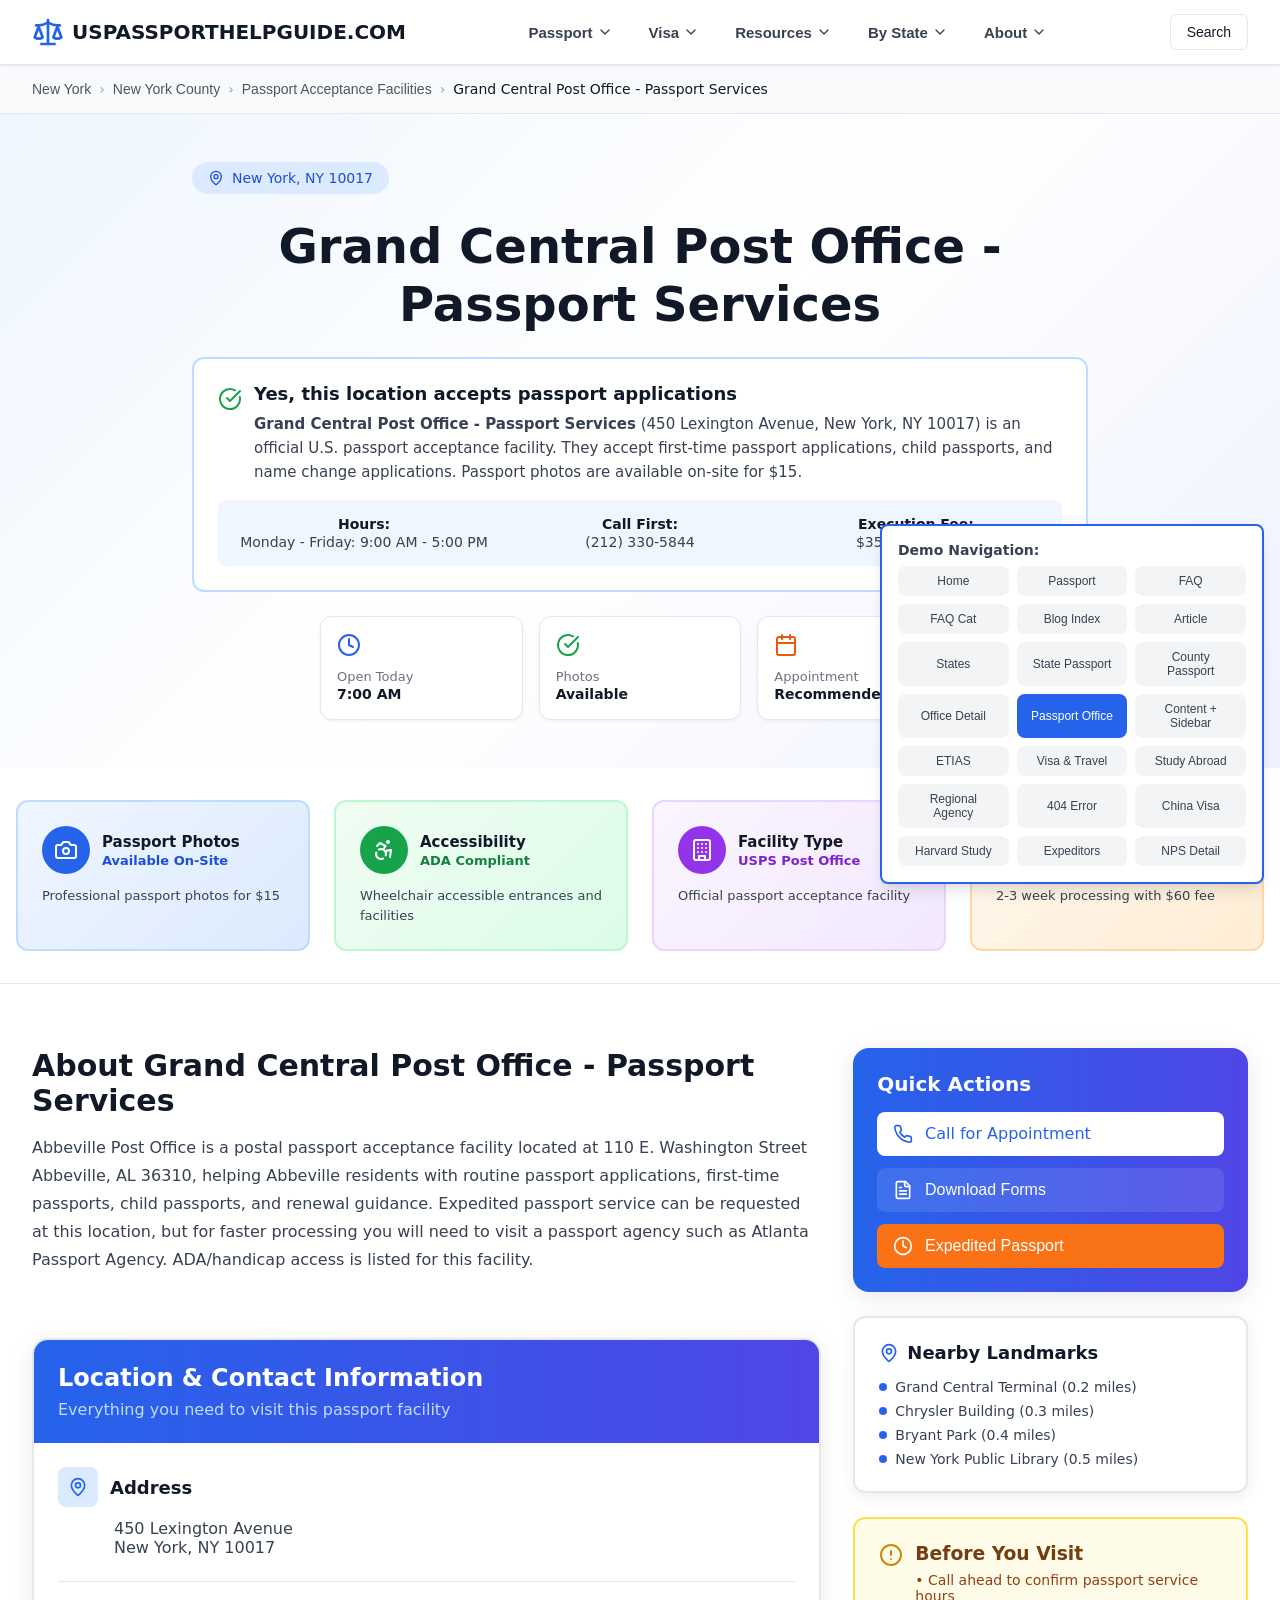
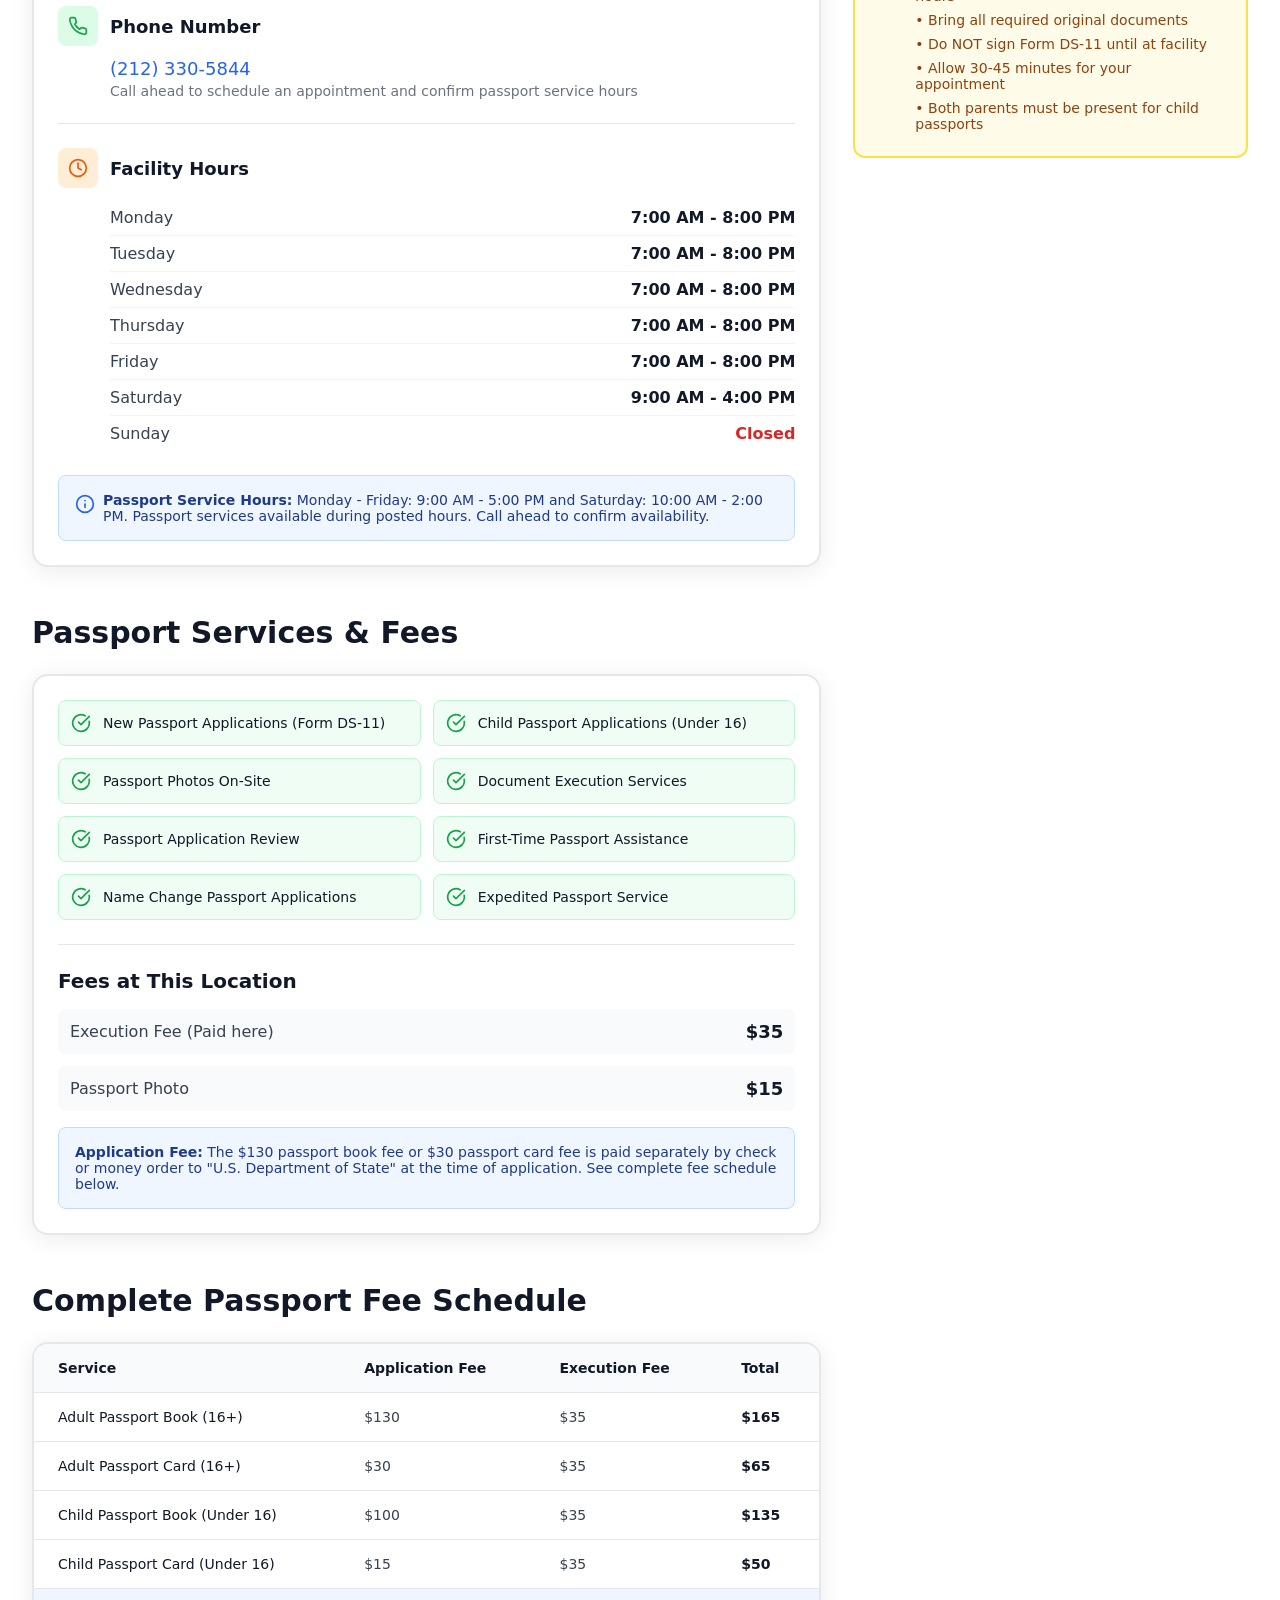
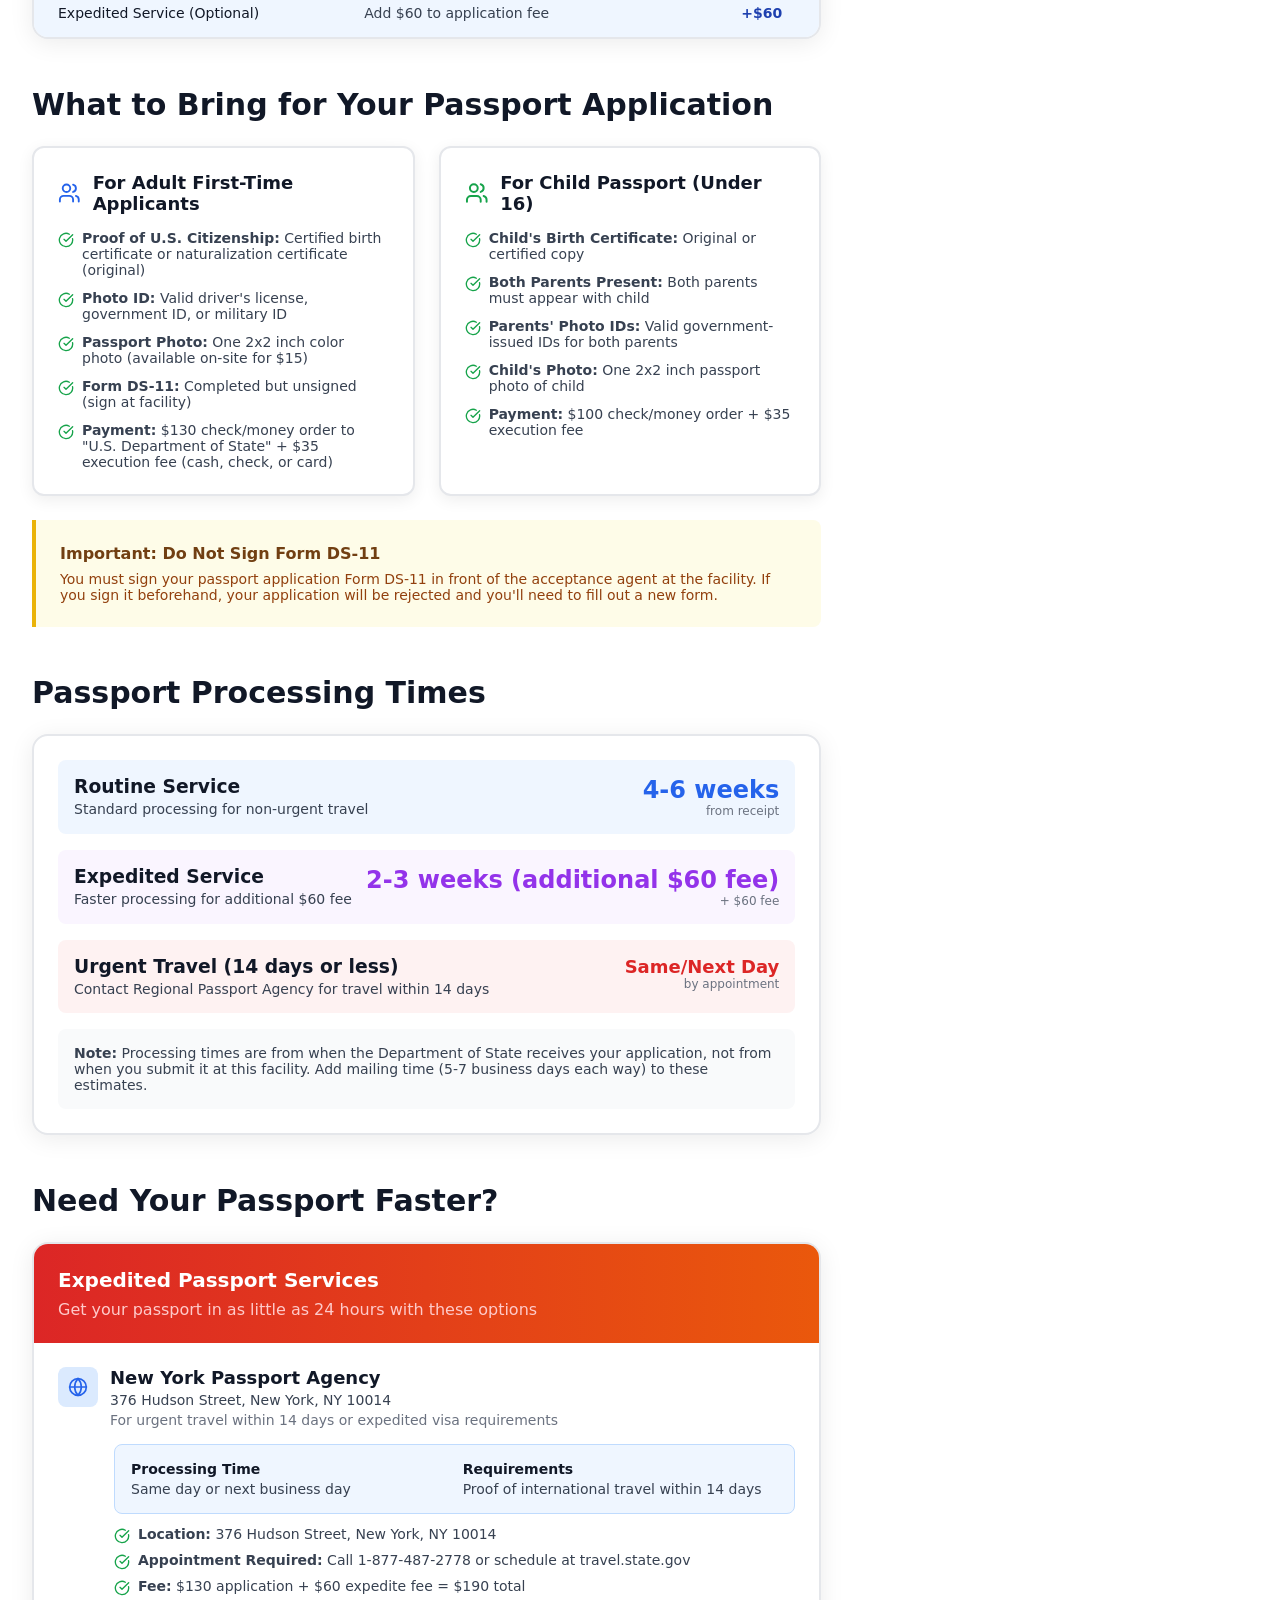
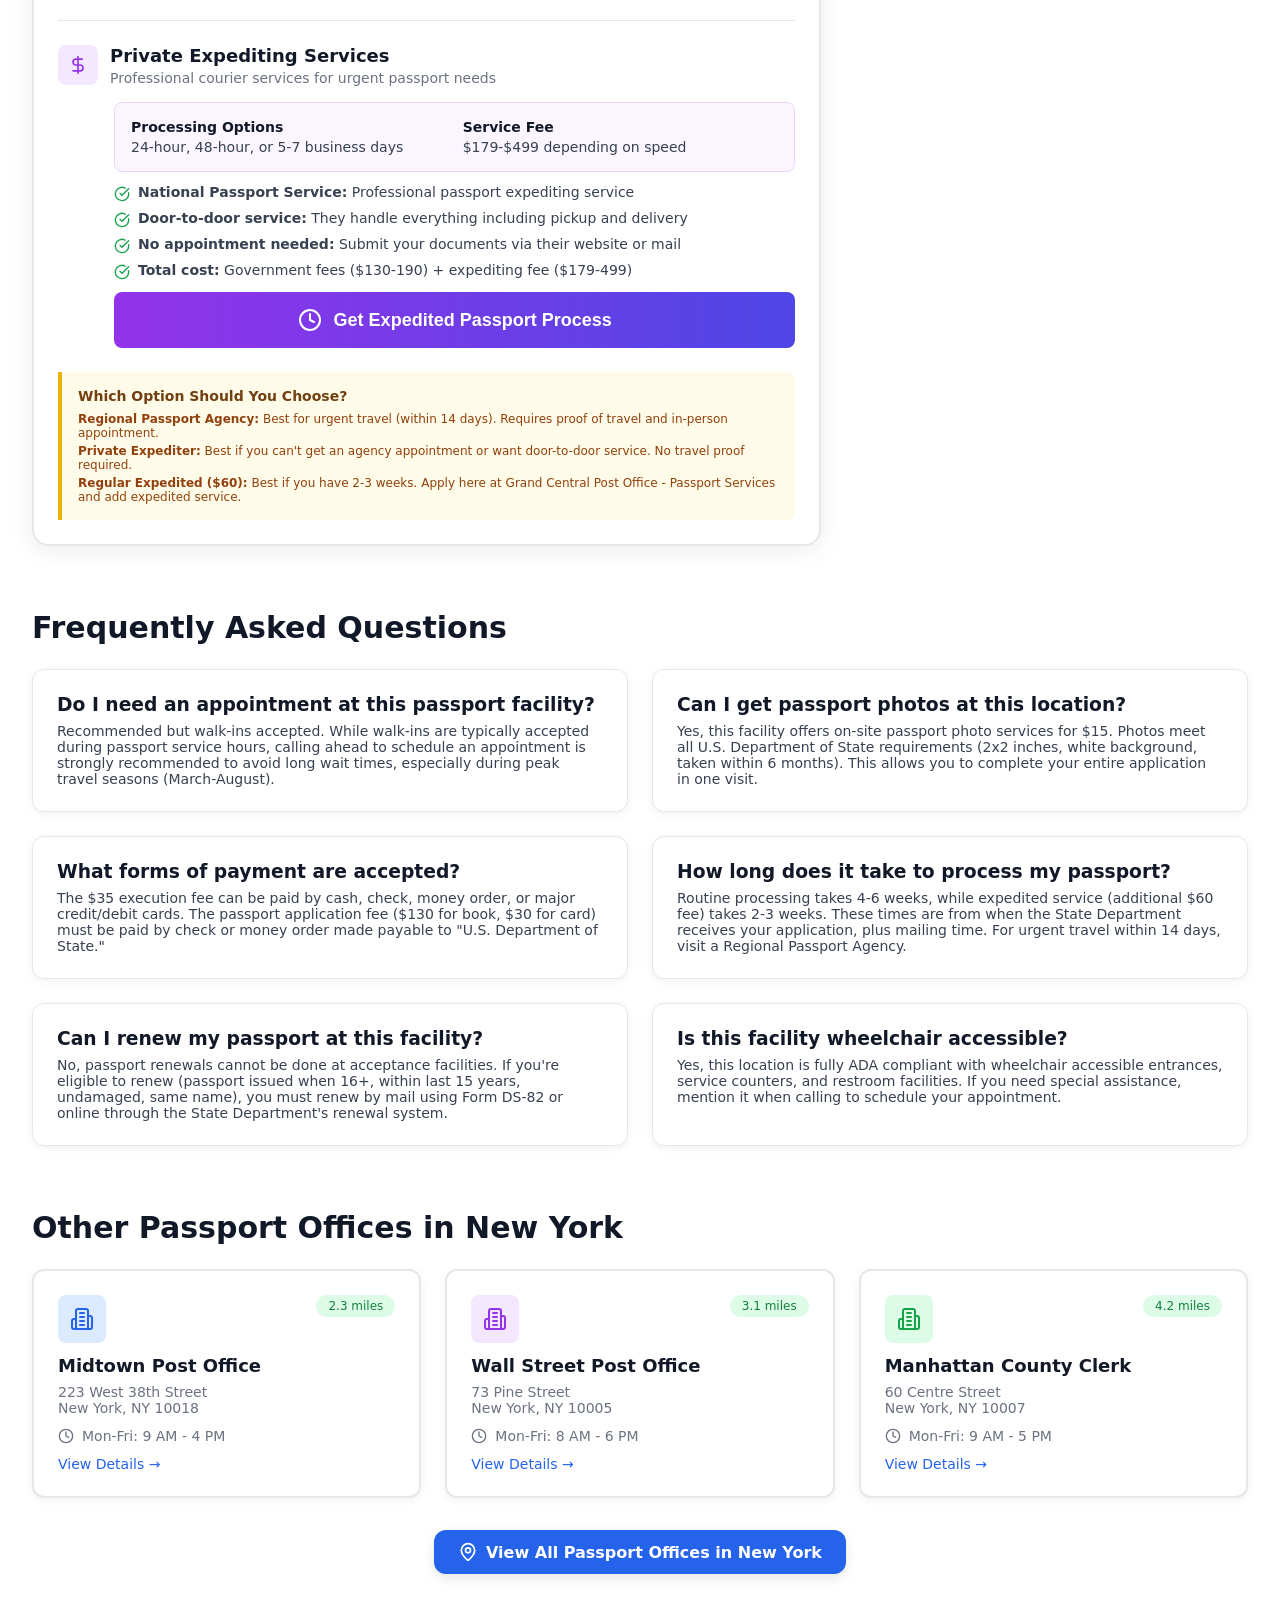
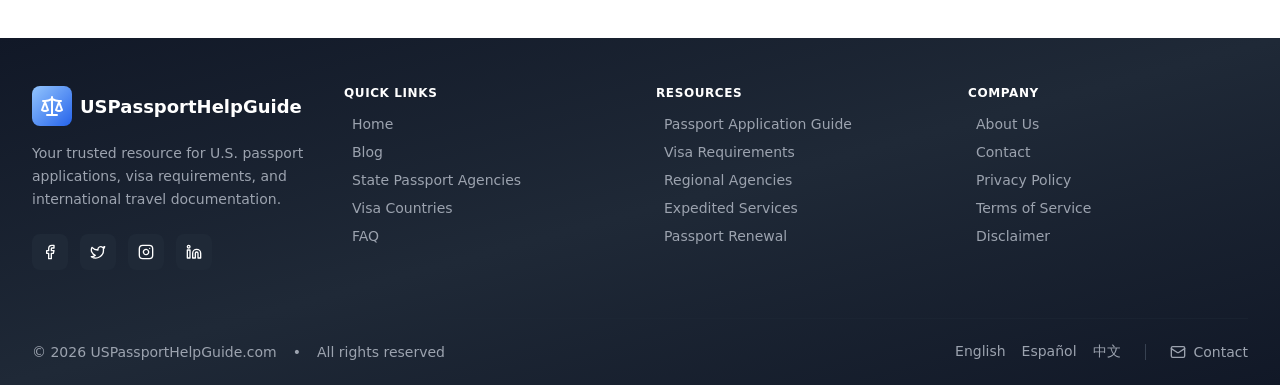
==== commit 59934ee7: "separate breakpoints" ====
--- a/index.html
+++ b/index.html
@@ -5,6 +5,7 @@
     <meta name="viewport" content="width=device-width, initial-scale=1.0" />
     <title>US Passport Help Guide</title>
     <link rel="stylesheet" href="style.css" />
+    <link rel="stylesheet" href="breakpoints.css" />
   </head>
   <body>
     <header class="header">
@@ -152,6 +153,24 @@
         </div>
       </nav>
     </header>
+
+    <div class="breadcrumb-bar">
+      <div class="breadcrumb-bar__container">
+        <nav class="breadcrumb" aria-label="Breadcrumb">
+          <button class="breadcrumb__link">New York</button>
+          <span class="breadcrumb__separator">›</span>
+          <button class="breadcrumb__link">New York County</button>
+          <span class="breadcrumb__separator">›</span>
+          <button class="breadcrumb__link">
+            Passport Acceptance Facilities
+          </button>
+          <span class="breadcrumb__separator">›</span>
+          <span class="breadcrumb__current"
+            >Grand Central Post Office - Passport Services</span
+          >
+        </nav>
+      </div>
+    </div>
 
     <!-- ! Services -->
     <section class="page-wrapper">
--- a/style.css
+++ b/style.css
@@ -1,11 +1,49 @@
+/* ============================================================
+   TABLE OF CONTENTS
+   1.  CSS Custom Properties (Design Tokens)
+   2.  Reset & Base
+   3.  Layout Utilities
+   4.  Typography
+   5.  Buttons
+   6.  Badges & Tags
+   7.  Alerts & Callouts
+   8.  Cards (Base)
+   9.  Icon Boxes
+   10. Header & Navbar
+   11. Hero Section
+   12. Services Bar
+   13. Main Content Layout
+   14. Sidebar
+   15. Info Rows & Hours
+   16. Fee Tables
+   17. Document Cards
+   18. Processing Times
+   19. FAQ
+   20. Facility Cards
+   21. Facilities Table
+   22. Expedited Section
+   23. Office Cards
+   24. Tips Section
+   25. Footer
+   26. Demo Nav (Dev Only)
+   ============================================================ */
+
+/* ============================================================
+   1. CSS CUSTOM PROPERTIES (Design Tokens)
+   ============================================================ */
+
 :root,
 :host {
+  /* Fonts */
   --font-sans:
     ui-sans-serif, system-ui, sans-serif, 'Apple Color Emoji', 'Segoe UI Emoji',
     'Segoe UI Symbol', 'Noto Color Emoji';
   --font-mono:
     ui-monospace, SFMono-Regular, Menlo, Monaco, Consolas, 'Liberation Mono',
     'Courier New', monospace;
+
+  /* ── Raw Color Palette ─────────────────────────────────── */
+
   --color-red-50: oklch(97.1% 0.013 17.38);
   --color-red-100: oklch(93.6% 0.032 17.717);
   --color-red-200: oklch(88.5% 0.062 18.334);
@@ -14,6 +52,7 @@
   --color-red-600: oklch(57.7% 0.245 27.325);
   --color-red-700: oklch(50.5% 0.213 27.518);
   --color-red-900: oklch(39.6% 0.141 25.723);
+
   --color-orange-50: oklch(98% 0.016 73.684);
   --color-orange-100: oklch(95.4% 0.038 75.164);
   --color-orange-200: oklch(90.1% 0.076 70.697);
@@ -22,6 +61,7 @@
   --color-orange-600: oklch(64.6% 0.222 41.116);
   --color-orange-700: oklch(55.3% 0.195 38.402);
   --color-orange-900: oklch(40.8% 0.123 38.172);
+
   --color-yellow-50: oklch(98.7% 0.026 102.212);
   --color-yellow-200: oklch(94.5% 0.129 101.54);
   --color-yellow-300: oklch(90.5% 0.182 98.111);
@@ -31,6 +71,7 @@
   --color-yellow-700: oklch(55.4% 0.135 66.442);
   --color-yellow-800: oklch(47.6% 0.114 61.907);
   --color-yellow-900: oklch(42.1% 0.095 57.708);
+
   --color-green-50: oklch(98.2% 0.018 155.826);
   --color-green-100: oklch(96.2% 0.044 156.743);
   --color-green-200: oklch(92.5% 0.084 155.995);
@@ -39,9 +80,11 @@
   --color-green-500: oklch(72.3% 0.219 149.579);
   --color-green-600: oklch(62.7% 0.194 149.214);
   --color-green-700: oklch(52.7% 0.154 150.069);
+
   --color-emerald-50: oklch(97.9% 0.021 166.113);
   --color-teal-500: oklch(70.4% 0.14 182.503);
   --color-cyan-500: oklch(71.5% 0.143 215.221);
+
   --color-blue-50: oklch(97% 0.014 254.604);
   --color-blue-100: oklch(93.2% 0.032 255.585);
   --color-blue-200: oklch(88.2% 0.059 254.128);
@@ -52,11 +95,13 @@
   --color-blue-700: oklch(48.8% 0.243 264.376);
   --color-blue-800: oklch(42.4% 0.199 265.638);
   --color-blue-900: oklch(37.9% 0.146 265.522);
+
   --color-indigo-50: oklch(96.2% 0.018 272.314);
   --color-indigo-500: oklch(58.5% 0.233 277.117);
   --color-indigo-600: oklch(51.1% 0.262 276.966);
   --color-indigo-700: oklch(45.7% 0.24 277.023);
   --color-indigo-900: oklch(35.9% 0.144 278.697);
+
   --color-purple-50: oklch(97.7% 0.014 308.299);
   --color-purple-100: oklch(94.6% 0.033 307.174);
   --color-purple-200: oklch(90.2% 0.063 306.703);
@@ -66,7 +111,9 @@
   --color-purple-600: oklch(55.8% 0.288 302.321);
   --color-purple-700: oklch(49.6% 0.265 301.924);
   --color-purple-900: oklch(38.1% 0.176 304.987);
+
   --color-pink-50: oklch(97.1% 0.014 343.198);
+
   --color-gray-50: oklch(98.5% 0.002 247.839);
   --color-gray-100: oklch(96.7% 0.003 264.542);
   --color-gray-200: oklch(92.8% 0.006 264.531);
@@ -77,9 +124,116 @@
   --color-gray-700: oklch(37.3% 0.034 259.733);
   --color-gray-800: oklch(27.8% 0.033 256.848);
   --color-gray-900: oklch(21% 0.034 264.665);
+
   --color-black: #000;
   --color-white: #fff;
+
+  /* Brand / Primary (Blue) */
+  --clr-primary: #2563eb; /* blue-600 equivalent */
+  --clr-primary-hover: #1d4ed8; /* blue-700 */
+  --clr-primary-dark: #1e3a8a; /* blue-900 prose */
+  --clr-primary-bg: #eff6ff; /* blue-50 */
+  --clr-primary-bg-mid: #dbeafe; /* blue-100 */
+  --clr-primary-border: #bfdbfe; /* blue-200 */
+  --clr-primary-muted: #93c5fd; /* blue-300 */
+
+  /* Secondary / Accent (Indigo) */
+  --clr-secondary: #4f46e5; /* indigo-600 */
+  --clr-secondary-bg: #eef2ff; /* indigo-50 */
+
+  /* Success (Green) */
+  --clr-success: #16a34a; /* green-600 */
+  --clr-success-hover: #15803d; /* green-700 */
+  --clr-success-bg: #f0fdf4; /* green-50 */
+  --clr-success-bg-mid: #dcfce7; /* green-100 */
+  --clr-success-border: #bbf7d0; /* green-200 */
+
+  /* Warning (Yellow) */
+  --clr-warning: #ca8a04; /* yellow-600 */
+  --clr-warning-dark: #713f12; /* yellow-900 */
+  --clr-warning-muted: #92400e; /* amber-800 */
+  --clr-warning-bg: #fefce8; /* yellow-50 */
+  --clr-warning-border: #fde047; /* yellow-300 */
+  --clr-warning-border-l: #eab308; /* yellow-500 – left-border accent */
+  --clr-warning-tag-bg: #fde68a; /* yellow-200 */
+
+  /* Danger (Red) */
+  --clr-danger: #dc2626; /* red-600 */
+  --clr-danger-hover: #b91c1c; /* red-700 */
+  --clr-danger-bg: #fef2f2; /* red-50 */
+  --clr-danger-text: #fecaca; /* red-200 – on dark bg */
+
+  /* Accent (Orange) */
+  --clr-accent: #ea580c; /* orange-600 */
+  --clr-accent-hover: #c2410c; /* orange-700 */
+  --clr-accent-bg: #fff7ed; /* orange-50 */
+  --clr-accent-bg-mid: #ffedd5; /* orange-100 */
+  --clr-accent-border: #fed7aa; /* orange-200 */
+  --clr-accent-dark: #f97316; /* orange-500 */
+
+  /* Purple */
+  --clr-purple: #9333ea; /* purple-600 */
+  --clr-purple-dark: #7e22ce; /* purple-700 */
+  --clr-purple-bg: #faf5ff; /* purple-50 */
+  --clr-purple-bg-mid: #f3e8ff; /* purple-100 */
+  --clr-purple-border: #e9d5ff; /* purple-200 */
+
+  /* Neutral / Text */
+  --clr-text-base: #111827; /* gray-900 – headings, strong */
+  --clr-text-body: #374151; /* gray-700 – body prose */
+  --clr-text-muted: #4b5563; /* gray-600 */
+  --clr-text-subtle: #6b7280; /* gray-500 */
+  --clr-text-placeholder: #9ca3af; /* gray-400 – footer desc etc. */
+
+  /* Surface / Background */
+  --clr-surface: #ffffff;
+  --clr-surface-subtle: #f9fafb; /* gray-50 */
+  --clr-surface-muted: #f3f4f6; /* gray-100 */
+  --clr-surface-hover: #e5e7eb; /* gray-200 */
+
+  /* Border */
+  --clr-border: #e5e7eb; /* gray-200 */
+  --clr-border-light: #f3f4f6; /* gray-100 */
+
+  /* Dark Surface (footer, dark cards) */
+  --clr-dark-bg: #111827; /* gray-900 */
+  --clr-dark-surface: #1f2937; /* gray-800 */
+  --clr-dark-surface-2: #374151; /* gray-700 */
+
+  /* ── Gradient Shortcuts ────────────────────────────────── */
+
+  --grad-primary: linear-gradient(
+    to right,
+    var(--clr-primary),
+    var(--clr-secondary)
+  );
+  --grad-hero-page: linear-gradient(
+    135deg,
+    var(--clr-primary-bg) 0%,
+    var(--clr-surface) 50%,
+    var(--clr-secondary-bg) 100%
+  );
+  --grad-danger: linear-gradient(
+    to right,
+    var(--clr-danger),
+    var(--clr-accent)
+  );
+  --grad-dark: linear-gradient(
+    to bottom right,
+    var(--clr-dark-bg),
+    var(--clr-dark-surface),
+    var(--clr-dark-bg)
+  );
+  --grad-hero-card: linear-gradient(
+    to right,
+    var(--clr-primary-bg),
+    var(--clr-secondary-bg)
+  );
+
+  /* ── Spacing ───────────────────────────────────────────── */
   --spacing: 0.25rem;
+
+  /* Container widths */
   --container-sm: 24rem;
   --container-lg: 32rem;
   --container-2xl: 42rem;
@@ -87,6 +241,8 @@
   --container-4xl: 56rem;
   --container-5xl: 64rem;
   --container-7xl: 80rem;
+
+  /* ── Typography Scale ──────────────────────────────────── */
   --text-xs: 0.75rem;
   --text-xs--line-height: calc(1 / 0.75);
   --text-sm: 0.875rem;
@@ -109,30 +265,45 @@
   --text-6xl--line-height: 1;
   --text-9xl: 8rem;
   --text-9xl--line-height: 1;
+
   --font-weight-normal: 400;
   --font-weight-medium: 500;
   --font-weight-semibold: 600;
   --font-weight-bold: 700;
   --font-weight-black: 900;
+
   --tracking-tight: -0.025em;
   --tracking-wider: 0.05em;
   --tracking-widest: 0.1em;
+
   --leading-tight: 1.25;
   --leading-snug: 1.375;
   --leading-relaxed: 1.625;
+
+  /* ── Misc ──────────────────────────────────────────────── */
   --radius-xs: 0.125rem;
   --radius-2xl: 1rem;
+
   --ease-in-out: cubic-bezier(0.4, 0, 0.2, 1);
   --animate-pulse: pulse 2s cubic-bezier(0.4, 0, 0.6, 1) infinite;
   --blur-sm: 8px;
   --blur-md: 12px;
+
   --aspect-video: 16 / 9;
+
   --default-transition-duration: 0.15s;
   --default-transition-timing-function: cubic-bezier(0.4, 0, 0.2, 1);
+
   --default-font-family: var(--font-sans);
   --default-mono-font-family: var(--font-mono);
-  --color-border: var(--border);
-}
+
+  /* Legacy alias (used internally) */
+  --color-border: var(--clr-border);
+}
+
+/* ============================================================
+   2. RESET & BASE
+   ============================================================ */
 
 * {
   margin: 0;
@@ -145,18 +316,634 @@
   text-decoration: none;
 }
 
-/* Header */
+/* ============================================================
+   3. LAYOUT UTILITIES
+   ============================================================ */
+
+.page-wrapper {
+  background: var(--grad-hero-page);
+  padding: 3rem 1rem;
+}
+
+.page-section {
+  max-width: var(--container-7xl);
+  margin: 0 auto;
+  padding: 4rem 1rem;
+}
+
+
+.divider {
+  border: none;
+  border-top: 1px solid var(--clr-border);
+}
+
+.mt-section {
+  margin-top: 4rem;
+}
+
+.dot {
+  width: 0.5rem;
+  height: 0.5rem;
+  background: var(--clr-primary);
+  border-radius: 9999px;
+  flex-shrink: 0;
+}
+
+/* ============================================================
+   4. TYPOGRAPHY
+   ============================================================ */
+
+.section-title {
+  font-size: var(--text-3xl);
+  font-weight: var(--font-weight-bold);
+  color: var(--clr-text-base);
+  margin-bottom: 1.5rem;
+}
+
+.section-title-sm {
+  font-size: var(--text-3xl);
+  font-weight: var(--font-weight-bold);
+  color: var(--clr-text-base);
+  margin-bottom: 1rem;
+}
+
+.page-section-title {
+  font-size: var(--text-3xl);
+  font-weight: var(--font-weight-bold);
+  color: var(--clr-text-base);
+  margin-bottom: 1.5rem;
+}
+
+.page-section-title--centered {
+  text-align: center;
+}
+
+.page-title {
+  font-size: clamp(1.8rem, 4vw, 3rem);
+  font-weight: var(--font-weight-bold);
+  color: var(--clr-text-base);
+  margin: 0 0 1.5rem;
+  line-height: 1.2;
+  text-align: center;
+}
+
+.prose p {
+  color: var(--clr-text-body);
+  line-height: 1.75;
+  margin-bottom: 1rem;
+}
+
+.prose-section {
+  margin-bottom: 4rem;
+}
+
+.prose-section p {
+  color: var(--clr-text-body);
+  line-height: 1.75;
+  margin-bottom: 1.5rem;
+  font-size: var(--text-lg);
+}
+
+/* ============================================================
+   5. BUTTONS
+   ============================================================ */
+
+.btn {
+  display: inline-flex;
+  align-items: center;
+  gap: 0.5rem;
+  padding: 0.75rem 1.5rem;
+  border-radius: 0.5rem;
+  font-weight: var(--font-weight-medium);
+  text-decoration: none;
+  transition: background-color var(--default-transition-duration);
+  font-size: 0.9rem;
+}
+
+.btn svg {
+  width: 1.25rem;
+  height: 1.25rem;
+}
+
+.btn--primary {
+  background: var(--clr-primary);
+  color: var(--clr-surface);
+}
+.btn--primary:hover {
+  background: var(--clr-primary-hover);
+}
+.btn--secondary {
+  background: var(--clr-surface-muted);
+  color: var(--clr-text-base);
+}
+.btn--secondary:hover {
+  background: var(--clr-surface-hover);
+}
+
+.btn-white {
+  width: 100%;
+  display: flex;
+  align-items: center;
+  gap: 0.75rem;
+  padding: 0.75rem 1rem;
+  background: var(--clr-surface);
+  color: var(--clr-primary);
+  border-radius: 0.5rem;
+  font-weight: var(--font-weight-medium);
+  transition: background 0.2s;
+  border: none;
+  cursor: pointer;
+  font-size: var(--text-base);
+}
+
+.btn-white:hover {
+  background: var(--clr-primary-bg);
+}
+.btn-white svg {
+  width: 1.25rem;
+  height: 1.25rem;
+  flex-shrink: 0;
+}
+
+.btn-ghost {
+  width: 100%;
+  display: flex;
+  align-items: center;
+  gap: 0.75rem;
+  padding: 0.75rem 1rem;
+  background: rgba(255, 255, 255, 0.1);
+  color: var(--clr-surface);
+  border-radius: 0.5rem;
+  font-weight: var(--font-weight-medium);
+  transition: background 0.2s;
+  border: none;
+  cursor: pointer;
+  font-size: var(--text-base);
+}
+
+.btn-ghost:hover {
+  background: rgba(255, 255, 255, 0.2);
+}
+.btn-ghost svg {
+  width: 1.25rem;
+  height: 1.25rem;
+  flex-shrink: 0;
+}
+
+.btn-orange {
+  width: 100%;
+  display: flex;
+  align-items: center;
+  gap: 0.75rem;
+  padding: 0.75rem 1rem;
+  background: var(--clr-accent-dark);
+  color: var(--clr-surface);
+  border-radius: 0.5rem;
+  font-weight: var(--font-weight-medium);
+  transition: background 0.2s;
+  border: none;
+  cursor: pointer;
+  font-size: var(--text-base);
+}
+
+.btn-orange:hover {
+  background: var(--clr-accent);
+}
+.btn-orange svg {
+  width: 1.25rem;
+  height: 1.25rem;
+  flex-shrink: 0;
+}
+
+.btn-purple {
+  width: 100%;
+  display: flex;
+  align-items: center;
+  justify-content: center;
+  gap: 0.75rem;
+  padding: 1rem 1.5rem;
+  background: linear-gradient(
+    to right,
+    var(--clr-purple),
+    var(--clr-secondary)
+  );
+  color: var(--clr-surface);
+  border-radius: 0.5rem;
+  font-weight: var(--font-weight-bold);
+  font-size: var(--text-lg);
+  cursor: pointer;
+  border: none;
+  transition: opacity 0.2s;
+}
+
+.btn-purple:hover {
+  opacity: 0.9;
+}
+.btn-purple svg {
+  width: 1.5rem;
+  height: 1.5rem;
+}
+
+.btn-view-all {
+  display: inline-flex;
+  align-items: center;
+  gap: 0.5rem;
+  padding: 0.75rem 1.5rem;
+  background: var(--clr-primary);
+  color: var(--clr-surface);
+  border-radius: 0.75rem;
+  font-weight: var(--font-weight-semibold);
+  transition: background 0.2s;
+  box-shadow: 0 4px 12px rgba(0, 0, 0, 0.1);
+}
+
+.btn-view-all:hover {
+  background: var(--clr-primary-hover);
+}
+.btn-view-all svg {
+  width: 1.25rem;
+  height: 1.25rem;
+}
+
+.search-btn {
+  height: 36px;
+  padding: 0 16px;
+  border: 1px solid var(--clr-border);
+  border-radius: 6px;
+  background: var(--clr-surface);
+  color: var(--clr-text-base);
+  font-size: var(--text-sm);
+  font-weight: var(--font-weight-medium);
+  cursor: pointer;
+  transition: all 0.3s ease;
+}
+
+.search-btn:hover {
+  background: var(--clr-surface-muted);
+}
+
+/* ============================================================
+   6. BADGES & TAGS
+   ============================================================ */
+
+.location-badge {
+  display: inline-flex;
+  align-items: center;
+  gap: 8px;
+  padding: 8px 16px;
+  background-color: var(--clr-primary-bg-mid);
+  color: var(--clr-primary-hover);
+  border-radius: 9999px;
+  font-size: var(--text-sm);
+  margin-bottom: 1.5rem;
+}
+
+.location-badge svg {
+  width: 16px;
+  height: 16px;
+  flex-shrink: 0;
+}
+
+.hero-badge {
+  display: inline-flex;
+  align-items: center;
+  gap: 0.5rem;
+  padding: 0.5rem 1rem;
+  background-color: var(--clr-primary-bg-mid);
+  color: var(--clr-primary-hover);
+  border-radius: 9999px;
+  font-size: var(--text-sm);
+  margin-bottom: 1.5rem;
+}
+
+.hero-badge svg {
+  width: 1rem;
+  height: 1rem;
+  flex-shrink: 0;
+}
+
+.badge-green {
+  padding: 0.25rem 0.75rem;
+  background: var(--clr-success-bg-mid);
+  color: var(--clr-success-hover);
+  border-radius: 9999px;
+  font-size: var(--text-xs);
+  font-weight: var(--font-weight-medium);
+  white-space: nowrap;
+}
+
+.service-tags {
+  display: flex;
+  flex-wrap: wrap;
+  gap: 0.25rem;
+}
+
+.tag {
+  padding: 0.25rem 0.5rem;
+  border-radius: 0.25rem;
+  font-size: var(--text-xs);
+  font-weight: var(--font-weight-medium);
+}
+.tag--blue {
+  background: var(--clr-primary-bg);
+  color: var(--clr-primary-hover);
+}
+.tag--gray {
+  background: var(--clr-surface-muted);
+  color: var(--clr-text-muted);
+}
+
+.icon-badge {
+  width: 2rem;
+  height: 2rem;
+  border-radius: 0.5rem;
+  display: flex;
+  align-items: center;
+  justify-content: center;
+  flex-shrink: 0;
+}
+.icon-badge--blue {
+  background: var(--clr-primary-bg-mid);
+  color: var(--clr-primary);
+}
+.icon-badge--green {
+  background: var(--clr-success-bg-mid);
+  color: var(--clr-success);
+}
+.icon-badge--purple {
+  background: var(--clr-purple-bg-mid);
+  color: var(--clr-purple);
+}
+.icon-badge svg {
+  width: 1rem;
+  height: 1rem;
+}
+
+/* ============================================================
+   7. ALERTS & CALLOUTS
+   ============================================================ */
+
+.alert-blue {
+  background: var(--clr-primary-bg);
+  border: 1px solid var(--clr-primary-border);
+  border-radius: 0.5rem;
+  padding: 1rem;
+  display: flex;
+  gap: 0.5rem;
+  align-items: flex-start;
+}
+
+.alert-blue svg {
+  color: var(--clr-primary);
+  width: 1.25rem;
+  height: 1.25rem;
+  flex-shrink: 0;
+  margin-top: 0.125rem;
+}
+.alert-blue-text {
+  font-size: var(--text-sm);
+  color: var(--clr-primary-dark);
+}
+
+.alert-yellow {
+  background: var(--clr-warning-bg);
+  border-left: 4px solid var(--clr-warning-border-l);
+  border-radius: 0 0.5rem 0.5rem 0;
+  padding: 1.5rem;
+}
+
+.alert-yellow h4 {
+  font-weight: var(--font-weight-bold);
+  color: var(--clr-warning-dark);
+  margin-bottom: 0.5rem;
+}
+.alert-yellow p {
+  font-size: var(--text-sm);
+  color: var(--clr-warning-muted);
+}
+
+.alert-yellow-sm {
+  background: var(--clr-warning-bg);
+  border-left: 4px solid var(--clr-warning-border-l);
+  border-radius: 0 0.5rem 0.5rem 0;
+  padding: 1rem;
+}
+
+.alert-yellow-sm h5 {
+  font-weight: var(--font-weight-bold);
+  color: var(--clr-warning-dark);
+  font-size: var(--text-sm);
+  margin-bottom: 0.5rem;
+}
+.alert-yellow-sm ul {
+  list-style: none;
+  display: flex;
+  flex-direction: column;
+  gap: 0.25rem;
+}
+.alert-yellow-sm li {
+  font-size: var(--text-xs);
+  color: var(--clr-warning-muted);
+}
+
+.callout {
+  border-left: 4px solid;
+  padding: 1.5rem;
+  border-radius: 0 0.5rem 0.5rem 0;
+  margin: 2rem 0;
+}
+
+.callout--blue {
+  background: var(--clr-primary-bg);
+  border-color: var(--clr-primary-muted);
+}
+.callout--yellow {
+  background: var(--clr-warning-bg);
+  border-color: var(--clr-warning-border-l);
+}
+
+.callout__title {
+  font-size: var(--text-lg);
+  font-weight: var(--font-weight-semibold);
+  margin-bottom: 0.5rem;
+}
+.callout--blue .callout__title {
+  color: var(--clr-primary-dark);
+}
+.callout--yellow .callout__title {
+  color: var(--clr-warning-dark);
+}
+
+.callout__body {
+  font-size: var(--text-sm);
+}
+.callout--blue .callout__body {
+  color: var(--clr-primary-hover);
+}
+.callout--yellow .callout__body {
+  color: var(--clr-warning-muted);
+}
+
+.callout__list {
+  list-style: none;
+  padding: 0;
+  margin: 0.75rem 0 0;
+  display: flex;
+  flex-direction: column;
+  gap: 0.25rem;
+  font-size: var(--text-sm);
+}
+.callout--blue .callout__list {
+  color: var(--clr-primary-hover);
+}
+.callout--yellow .callout__list {
+  color: var(--clr-warning-muted);
+}
+
+/* ============================================================
+   8. CARDS (BASE)
+   ============================================================ */
+
+.card {
+  background: var(--clr-surface);
+  border-radius: var(--radius-2xl);
+  box-shadow: 0 4px 24px rgba(0, 0, 0, 0.08);
+  border: 2px solid var(--clr-border);
+  overflow: hidden;
+}
+
+.card-body {
+  padding: 1.5rem;
+}
+.card-body-spaced {
+  padding: 1.5rem;
+  display: flex;
+  flex-direction: column;
+  gap: 1.5rem;
+}
+
+.card-header-blue {
+  background: var(--grad-primary);
+  padding: 1.5rem;
+  color: var(--clr-surface);
+}
+
+.card-header-blue h2 {
+  font-size: var(--text-2xl);
+  font-weight: var(--font-weight-bold);
+  margin-bottom: 0.5rem;
+}
+.card-header-blue p {
+  color: var(--clr-primary-border);
+}
+
+.card-header-red {
+  background: var(--grad-danger);
+  padding: 1.5rem;
+  color: var(--clr-surface);
+}
+
+.card-header-red h3 {
+  font-size: var(--text-xl);
+  font-weight: var(--font-weight-bold);
+  margin-bottom: 0.5rem;
+}
+.card-header-red p {
+  color: var(--clr-danger-text);
+}
+
+.info-card {
+  background: var(--clr-surface);
+  border: 2px solid var(--clr-primary-border);
+  border-radius: 12px;
+  padding: 1.5rem;
+  margin-bottom: 1.5rem;
+  text-align: center;
+}
+
+.stat-card {
+  background: var(--clr-surface);
+  border-radius: 12px;
+  padding: 1rem;
+  border: 1px solid var(--clr-border);
+  box-shadow: 0 1px 3px rgba(0, 0, 0, 0.06);
+}
+
+.stat-card svg {
+  width: 24px;
+  height: 24px;
+  margin-bottom: 8px;
+}
+.stat-card .stat-label {
+  font-size: 13px;
+  color: var(--clr-text-subtle);
+  display: block;
+}
+.stat-card .stat-value {
+  font-weight: var(--font-weight-bold);
+  color: var(--clr-text-base);
+  font-size: var(--text-sm);
+}
+
+/* ============================================================
+   9. ICON BOXES
+   ============================================================ */
+
+.icon-box {
+  width: 2.5rem;
+  height: 2.5rem;
+  border-radius: 0.5rem;
+  display: flex;
+  align-items: center;
+  justify-content: center;
+  flex-shrink: 0;
+}
+
+.icon-box svg {
+  width: 1.25rem;
+  height: 1.25rem;
+}
+
+.icon-box-blue {
+  background: var(--clr-primary-bg-mid);
+}
+.icon-box-green {
+  background: var(--clr-success-bg-mid);
+}
+.icon-box-orange {
+  background: var(--clr-accent-bg-mid);
+}
+.icon-box-purple {
+  background: var(--clr-purple-bg-mid);
+}
+
+.icon-blue {
+  color: var(--clr-primary);
+}
+.icon-green {
+  color: var(--clr-success);
+}
+.icon-orange {
+  color: var(--clr-accent);
+}
+.icon-purple {
+  color: var(--clr-purple);
+}
+
+/* ============================================================
+   10. HEADER & NAVBAR
+   ============================================================ */
+
 .header {
   position: sticky;
   top: 0;
   z-index: 50;
   background: rgba(255, 255, 255, 0.95);
-  backdrop-filter: blur(12px);
-  border-bottom: 1px solid #e5e7eb;
+  backdrop-filter: blur(var(--blur-md));
+  border-bottom: 1px solid var(--clr-border);
   box-shadow: 0 1px 3px rgba(0, 0, 0, 0.08);
 }
 
-/* Navbar */
 .navbar {
   width: 100%;
   padding: 0 16px;
@@ -166,33 +953,28 @@
   max-width: 1600px;
   height: 64px;
   margin: 0 auto;
-
   display: flex;
   align-items: center;
   justify-content: space-between;
 }
 
-/* Logo */
 .logo {
   display: flex;
   align-items: center;
   gap: 8px;
   flex-shrink: 0;
 }
-
 .logo-icon {
   width: 32px;
   height: 32px;
-  color: #2563eb;
-}
-
+  color: var(--clr-primary);
+}
 .logo-text {
   font-size: 20px;
-  font-weight: 600;
-  color: #111827;
-}
-
-/* Navigation Menu */
+  font-weight: var(--font-weight-semibold);
+  color: var(--clr-text-base);
+}
+
 .nav-menu {
   display: flex;
   align-items: center;
@@ -209,32 +991,26 @@
   display: flex;
   align-items: center;
   gap: 4px;
-
   padding: 8px 16px;
   border: none;
   border-radius: 8px;
-
   background: transparent;
-  color: #374151;
-
+  color: var(--clr-text-body);
   font-size: 15px;
   font-weight: var(--font-weight-semibold);
-
   cursor: pointer;
   transition: all 0.3s ease;
 }
 
 .nav-link:hover {
-  background: #f9fafb;
-  color: #2563eb;
-}
-
+  background: var(--clr-surface-subtle);
+  color: var(--clr-primary);
+}
 .nav-arrow {
   width: 16px;
   height: 16px;
 }
 
-/* Actions */
 .nav-actions {
   display: flex;
   align-items: center;
@@ -242,174 +1018,420 @@
   flex-shrink: 0;
 }
 
-.search-btn {
-  height: 36px;
-  padding: 0 16px;
-
-  border: 1px solid #d1d5db;
-  border-radius: 6px;
-
-  background: #ffffff;
-  color: #111827;
-
-  font-size: 14px;
-  font-weight: 500;
-
-  cursor: pointer;
-  transition: all 0.3s ease;
-}
-
-.search-btn:hover {
-  background: #f3f4f6;
-}
-
-/* Mobile Menu */
 .mobile-menu-btn {
   display: none;
-
   padding: 8px;
   border: none;
   border-radius: 8px;
-
   background: transparent;
   cursor: pointer;
-
   transition: background 0.3s ease;
 }
 
 .mobile-menu-btn:hover {
-  background: #f3f4f6;
-}
-
+  background: var(--clr-surface-muted);
+}
 .menu-icon {
   width: 24px;
   height: 24px;
-  color: #4b5563;
-}
-
-/* Responsive */
-@media (max-width: 1023px) {
-  .nav-menu,
-  .nav-actions {
-    display: none;
-  }
-
-  .mobile-menu-btn {
-    display: block;
-  }
-}
-
-@media (min-width: 640px) {
-  .navbar {
-    padding: 0 24px;
-  }
-}
-
-@media (min-width: 1024px) {
-  .navbar {
-    padding: 0 32px;
-  }
-}
-
-/* ************************************* Services *********************************** */
-.page-wrapper {
-  background: linear-gradient(135deg, #eff6ff 0%, #ffffff 50%, #eef2ff 100%);
-  padding: 3rem 1rem;
-}
-
-.service-container {
-  max-width: 896px;
+  color: var(--clr-text-muted);
+}
+
+
+/* ============================================================
+   11. HERO SECTION
+   ============================================================ */
+
+.passport-hero {
+  background: linear-gradient(
+    to bottom right,
+    var(--clr-primary-bg),
+    var(--clr-surface),
+    var(--clr-secondary-bg)
+  );
+  padding: 4rem 1rem;
+}
+
+
+.passport-hero__container {
+  max-width: var(--container-7xl);
   margin: 0 auto;
 }
 
-.location-badge {
-  display: inline-flex;
-  align-items: center;
-  gap: 8px;
-  padding: 8px 16px;
-  background-color: #dbeafe;
-  color: #1d4ed8;
-  border-radius: 9999px;
-  font-size: 14px;
+.passport-hero__inner {
+  max-width: var(--container-4xl);
+  margin: 0 auto;
+  text-align: center;
+}
+
+.passport-hero__title {
+  font-size: var(--text-4xl);
+  font-weight: var(--font-weight-bold);
+  color: var(--clr-text-base);
   margin-bottom: 1.5rem;
-}
-
-.location-badge svg {
-  width: 16px;
-  height: 16px;
+  line-height: 1.25;
+}
+
+
+.hero-infobox {
+  background: var(--clr-surface);
+  border: 2px solid var(--clr-primary-border);
+  border-radius: 0.75rem;
+  padding: 1.5rem;
+  margin: 0 auto 2rem;
+  text-align: left;
+  max-width: var(--container-3xl);
+}
+
+.hero-infobox__header {
+  display: flex;
+  align-items: flex-start;
+  gap: 0.75rem;
+  margin-bottom: 1rem;
+}
+.hero-infobox__icon {
+  width: 1.5rem;
+  height: 1.5rem;
+  color: var(--clr-success);
   flex-shrink: 0;
-}
-
-.page-title {
-  font-size: clamp(1.8rem, 4vw, 3rem);
-  font-weight: 700;
-  color: #111827;
-  margin: 0 0 1.5rem;
-  line-height: 1.2;
-  text-align: center;
-}
-
-.info-card {
-  background: #ffffff;
-  border: 2px solid #bfdbfe;
+  margin-top: 0.25rem;
+}
+.hero-infobox__question {
+  font-size: var(--text-lg);
+  font-weight: var(--font-weight-bold);
+  color: var(--clr-text-base);
+  margin-bottom: 0.5rem;
+}
+.hero-infobox__answer {
+  color: var(--clr-text-body);
+  margin-bottom: 0.75rem;
+}
+
+.hero-infobox__grid {
+  background-color: var(--clr-primary-bg);
+  border-radius: 0.5rem;
+  padding: 1rem;
+  display: grid;
+  gap: 1rem;
+  font-size: var(--text-sm);
+}
+
+
+.hero-infobox__stat-label {
+  font-weight: var(--font-weight-semibold);
+  color: var(--clr-text-base);
+  display: block;
+}
+.hero-infobox__stat-value {
+  color: var(--clr-text-body);
+}
+
+.hero-stats {
+  display: grid;
+  grid-template-columns: repeat(2, 1fr);
+  gap: 1rem;
+  max-width: var(--container-3xl);
+  margin: 0 auto;
+}
+
+
+.hero-stat-card {
+  background: var(--clr-surface);
+  border-radius: 0.75rem;
+  padding: 1rem;
+  box-shadow: 0 1px 3px rgba(0, 0, 0, 0.06);
+  border: 1px solid var(--clr-border);
+}
+
+.hero-stat-card__icon {
+  width: 1.5rem;
+  height: 1.5rem;
+  margin: 0 auto 0.5rem;
+  display: block;
+}
+.hero-stat-card__icon--blue {
+  color: var(--clr-primary);
+}
+.hero-stat-card__icon--green {
+  color: var(--clr-success);
+}
+.hero-stat-card__icon--orange {
+  color: var(--clr-accent);
+}
+.hero-stat-card__value {
+  font-size: var(--text-2xl);
+  font-weight: var(--font-weight-bold);
+  color: var(--clr-text-base);
+}
+.hero-stat-card__label {
+  font-size: var(--text-sm);
+  color: var(--clr-text-muted);
+}
+
+/* ============================================================
+   12. SERVICES BAR
+   ============================================================ */
+
+.services-bar {
+  background-color: var(--clr-surface);
+  border-bottom: 1px solid var(--clr-border);
+}
+
+.services-container {
+  max-width: 1280px;
+  margin: 0 auto;
+  padding: 2rem 1rem;
+}
+
+.services-grid {
+  display: grid;
+  grid-template-columns: repeat(auto-fit, minmax(220px, 1fr));
+  gap: 1.5rem;
+}
+
+.service-card {
   border-radius: 12px;
   padding: 1.5rem;
-  margin-bottom: 1.5rem;
-  text-align: center;
-}
-
-.acceptance-row {
-  display: flex;
-  align-items: flex-start;
+  border-width: 2px;
+  border-style: solid;
+}
+
+.service-card--blue {
+  background: linear-gradient(
+    135deg,
+    var(--clr-primary-bg),
+    var(--clr-primary-bg-mid)
+  );
+  border-color: var(--clr-primary-border);
+}
+.service-card--green {
+  background: linear-gradient(
+    135deg,
+    var(--clr-success-bg),
+    var(--clr-success-bg-mid)
+  );
+  border-color: var(--clr-success-border);
+}
+.service-card--purple {
+  background: linear-gradient(
+    135deg,
+    var(--clr-purple-bg),
+    var(--clr-purple-bg-mid)
+  );
+  border-color: var(--clr-purple-border);
+}
+.service-card--orange {
+  background: linear-gradient(
+    135deg,
+    var(--clr-accent-bg),
+    var(--clr-accent-bg-mid)
+  );
+  border-color: var(--clr-accent-border);
+}
+
+.card-header {
+  display: flex;
+  align-items: center;
   gap: 12px;
-  margin-bottom: 1rem;
-  text-align: left;
-}
-
-.acceptance-row svg {
+  margin-bottom: 12px;
+}
+
+.card-icon {
+  width: 48px;
+  height: 48px;
+  border-radius: 50%;
+  display: flex;
+  align-items: center;
+  justify-content: center;
+  flex-shrink: 0;
+}
+
+.card-icon--blue {
+  background-color: var(--clr-primary);
+}
+.card-icon--green {
+  background-color: var(--clr-success);
+}
+.card-icon--purple {
+  background-color: var(--clr-purple);
+}
+.card-icon--orange {
+  background-color: var(--clr-accent);
+}
+
+.card-icon svg {
   width: 24px;
   height: 24px;
-  color: #16a34a;
+  stroke: var(--clr-surface);
+}
+
+.card-title {
+  font-size: 15px;
+  font-weight: var(--font-weight-bold);
+  color: var(--clr-text-base);
+  margin-bottom: 2px;
+}
+.card-subtitle {
+  font-size: 13px;
+  font-weight: var(--font-weight-semibold);
+}
+.card-subtitle--blue {
+  color: var(--clr-primary-hover);
+}
+.card-subtitle--green {
+  color: var(--clr-success-hover);
+}
+.card-subtitle--purple {
+  color: var(--clr-purple-dark);
+}
+.card-subtitle--orange {
+  color: var(--clr-accent-hover);
+}
+
+.card-desc {
+  font-size: 13px;
+  color: var(--clr-text-body);
+  line-height: 1.5;
+}
+
+.page-services-grid {
+  display: grid;
+  gap: 1.5rem;
+  margin-bottom: 2rem;
+}
+
+.page-service-card {
+  border-radius: 0.75rem;
+  padding: 1.5rem;
+  border: 1px solid;
+}
+.page-service-card--blue {
+  background: linear-gradient(
+    to bottom right,
+    var(--clr-primary-bg),
+    var(--clr-secondary-bg)
+  );
+  border-color: var(--clr-primary-border);
+}
+.page-service-card--green {
+  background: linear-gradient(
+    to bottom right,
+    var(--clr-success-bg),
+    var(--clr-success-bg-mid)
+  );
+  border-color: var(--clr-success-border);
+}
+.page-service-card--purple {
+  background: linear-gradient(
+    to bottom right,
+    var(--clr-purple-bg),
+    var(--clr-purple-bg-mid)
+  );
+  border-color: var(--clr-purple-border);
+}
+
+.page-service-card svg {
+  width: 2rem;
+  height: 2rem;
+  margin-bottom: 0.75rem;
+}
+.page-service-card--blue svg {
+  color: var(--clr-primary);
+}
+.page-service-card--green svg {
+  color: var(--clr-success);
+}
+.page-service-card--purple svg {
+  color: var(--clr-purple);
+}
+
+.page-service-card__title {
+  font-weight: var(--font-weight-semibold);
+  color: var(--clr-text-base);
+  margin-bottom: 0.5rem;
+}
+.page-service-card__list {
+  list-style: none;
+  padding: 0;
+  margin: 0;
+  font-size: var(--text-sm);
+  color: var(--clr-text-body);
+  display: flex;
+  flex-direction: column;
+  gap: 0.25rem;
+}
+
+.services-checklist {
+  display: flex;
+  flex-direction: column;
+  gap: 0.5rem;
+}
+.services-checklist__item {
+  display: flex;
+  align-items: center;
+  gap: 0.5rem;
+  padding: 0.5rem 0.75rem;
+  background: var(--clr-success-bg);
+  border: 1px solid var(--clr-success-border);
+  border-radius: 0.5rem;
+  font-size: var(--text-sm);
+  font-weight: var(--font-weight-medium);
+  color: var(--clr-text-base);
+}
+.services-checklist__item svg {
+  width: 1rem;
+  height: 1rem;
+  color: var(--clr-success);
   flex-shrink: 0;
-  margin-top: 4px;
-}
-
-.acceptance-title {
-  font-size: 18px;
-  font-weight: 700;
-  color: #111827;
-  margin: 0 0 8px;
-}
-
-.acceptance-desc {
-  color: #374151;
-  font-size: 15px;
-  margin: 0;
-  line-height: 1.6;
-}
-
-.details-grid {
-  background: #eff6ff;
-  border-radius: 8px;
-  padding: 1rem;
+}
+
+.content-services-grid {
   display: grid;
-  grid-template-columns: repeat(auto-fit, minmax(140px, 1fr));
-  /* justify-content: center;
-  align-items: center; */
-  gap: 1rem;
-  font-size: 14px;
-  text-align: center;
-}
-
-.detail-label {
-  font-weight: 600;
-  color: #111827;
-  display: block;
-  margin-bottom: 2px;
-}
-
-.detail-value {
-  color: #374151;
+  gap: 0.75rem;
+  margin-bottom: 1.5rem;
+}
+
+.service-item {
+  display: flex;
+  align-items: center;
+  gap: 0.75rem;
+  padding: 0.75rem;
+  background: var(--clr-success-bg);
+  border: 1px solid var(--clr-success-border);
+  border-radius: 0.5rem;
+}
+.service-item svg {
+  color: var(--clr-success);
+  width: 1.25rem;
+  height: 1.25rem;
+  flex-shrink: 0;
+}
+.service-item span {
+  font-size: var(--text-sm);
+  font-weight: var(--font-weight-medium);
+  color: var(--clr-text-base);
+}
+
+/* ============================================================
+   13. MAIN CONTENT LAYOUT
+   ============================================================ */
+
+.main-content-container {
+  max-width: var(--container-7xl);
+  margin-left: auto;
+  margin-right: auto;
+  padding: 4rem 1rem;
+}
+
+.grid-layout {
+  display: grid;
+  gap: 2rem;
+}
+
+.main-content {
+  display: flex;
+  flex-direction: column;
+  gap: 3rem;
 }
 
 .stats-grid {
@@ -420,354 +1442,208 @@
   margin: 0 auto;
 }
 
-.stat-card {
-  background: #ffffff;
-  border-radius: 12px;
+.details-grid {
+  background: var(--clr-primary-bg);
+  border-radius: 8px;
   padding: 1rem;
-  border: 1px solid #e5e7eb;
-  box-shadow: 0 1px 3px rgba(0, 0, 0, 0.06);
-}
-
-.stat-card svg {
+  display: grid;
+  grid-template-columns: repeat(auto-fit, minmax(140px, 1fr));
+  gap: 1rem;
+  font-size: var(--text-sm);
+  text-align: center;
+}
+
+.detail-label {
+  font-weight: var(--font-weight-semibold);
+  color: var(--clr-text-base);
+  display: block;
+  margin-bottom: 2px;
+}
+.detail-value {
+  color: var(--clr-text-body);
+}
+
+.acceptance-row {
+  display: flex;
+  align-items: flex-start;
+  gap: 12px;
+  margin-bottom: 1rem;
+  text-align: left;
+}
+.acceptance-row svg {
   width: 24px;
   height: 24px;
-  margin-bottom: 8px;
-}
-
-.stat-card .stat-label {
-  font-size: 13px;
-  color: #6b7280;
-  display: block;
-}
-
-.stat-card .stat-value {
-  font-weight: 700;
-  color: #111827;
-  font-size: 14px;
-}
-
-.icon-blue {
-  color: #2563eb;
-}
-
-.icon-green {
-  color: #16a34a;
-}
-
-.icon-orange {
-  color: #ea580c;
-}
-
-/* ************************************* Services Bar *********************************** */
-.services-bar {
-  background-color: #ffffff;
-  border-bottom: 1px solid #e5e7eb;
-}
-
-.services-container {
-  max-width: 1280px;
-  margin: 0 auto;
-  padding: 2rem 1rem;
-}
-
-.services-grid {
-  display: grid;
-  grid-template-columns: repeat(auto-fit, minmax(220px, 1fr));
-  gap: 1.5rem;
-}
-
-.service-card {
-  border-radius: 12px;
-  padding: 1.5rem;
-  border-width: 2px;
-  border-style: solid;
-}
-
-.service-card--blue {
-  background: linear-gradient(135deg, #eff6ff, #dbeafe);
-  border-color: #bfdbfe;
-}
-
-.service-card--green {
-  background: linear-gradient(135deg, #f0fdf4, #dcfce7);
-  border-color: #bbf7d0;
-}
-
-.service-card--purple {
-  background: linear-gradient(135deg, #faf5ff, #ede9fe);
-  border-color: #ddd6fe;
-}
-
-.service-card--orange {
-  background: linear-gradient(135deg, #fff7ed, #ffedd5);
-  border-color: #fed7aa;
-}
-
-.card-header {
-  display: flex;
-  align-items: center;
-  gap: 12px;
-  margin-bottom: 12px;
-}
-
-.card-icon {
-  width: 48px;
-  height: 48px;
-  border-radius: 50%;
-  display: flex;
-  align-items: center;
-  justify-content: center;
+  color: var(--clr-success);
   flex-shrink: 0;
-}
-
-.card-icon--blue {
-  background-color: #2563eb;
-}
-.card-icon--green {
-  background-color: #16a34a;
-}
-.card-icon--purple {
-  background-color: #9333ea;
-}
-.card-icon--orange {
-  background-color: #ea580c;
-}
-
-.card-icon svg {
-  width: 24px;
-  height: 24px;
-  stroke: #ffffff;
-}
-
-.card-title {
+  margin-top: 4px;
+}
+.acceptance-title {
+  font-size: 18px;
+  font-weight: var(--font-weight-bold);
+  color: var(--clr-text-base);
+  margin: 0 0 8px;
+}
+.acceptance-desc {
+  color: var(--clr-text-body);
   font-size: 15px;
-  font-weight: 700;
-  color: #111827;
-  margin-bottom: 2px;
-}
-
-.card-subtitle {
-  font-size: 13px;
-  font-weight: 600;
-}
-
-.card-subtitle--blue {
-  color: #1d4ed8;
-}
-.card-subtitle--green {
-  color: #15803d;
-}
-.card-subtitle--purple {
-  color: #7e22ce;
-}
-.card-subtitle--orange {
-  color: #c2410c;
-}
-
-.card-desc {
-  font-size: 13px;
-  color: #374151;
-  line-height: 1.5;
-}
-
-/* ************************************* Main Content *********************************** */
-/* Layout */
-.main-content-container {
-  max-width: 80rem;
-  margin-left: auto;
-  margin-right: auto;
-  padding: 4rem 1rem;
-}
-@media (min-width: 640px) {
-  .main-content-container {
-    padding-left: 1.5rem;
-    padding-right: 1.5rem;
-  }
-}
-@media (min-width: 1024px) {
-  .main-content-container {
-    padding-left: 2rem;
-    padding-right: 2rem;
-  }
-}
-
-.grid-layout {
-  display: grid;
-  gap: 2rem;
-}
-@media (min-width: 1024px) {
-  .grid-layout {
-    grid-template-columns: 2fr 1fr;
-  }
-}
-
-.main-content {
-  display: flex;
-  flex-direction: column;
-  gap: 3rem;
-}
+  margin: 0;
+  line-height: 1.6;
+}
+
+/* ============================================================
+   14. SIDEBAR
+   ============================================================ */
+
 .sidebar {
   display: flex;
   flex-direction: column;
   gap: 1.5rem;
 }
 
-/* Typography */
-.section-title {
-  font-size: 1.875rem;
-  font-weight: 700;
-  color: #111827;
-  margin-bottom: 1.5rem;
-}
-.section-title-sm {
-  font-size: 1.875rem;
-  font-weight: 700;
-  color: #111827;
+.sidebar-cta {
+  background: var(--grad-primary);
+  border-radius: var(--radius-2xl);
+  box-shadow: 0 4px 24px rgba(0, 0, 0, 0.1);
+  padding: 1.5rem;
+  color: var(--clr-surface);
+  position: sticky;
+  top: 1rem;
+}
+
+.sidebar-cta h3 {
+  font-size: var(--text-xl);
+  font-weight: var(--font-weight-bold);
   margin-bottom: 1rem;
 }
-
-/* About section */
-.prose p {
-  color: #374151;
-  line-height: 1.75;
-  margin-bottom: 1rem;
-  /* font-size: 1.125rem; */
-}
-
-/* Card base */
-.card {
-  background: #fff;
-  border-radius: 1rem;
-  box-shadow: 0 4px 24px rgba(0, 0, 0, 0.08);
-  border: 2px solid #e5e7eb;
-  overflow: hidden;
-}
-.card-body {
-  padding: 1.5rem;
-}
-.card-body-spaced {
-  padding: 1.5rem;
-  display: flex;
-  flex-direction: column;
-  gap: 1.5rem;
-}
-
-/* Card header gradient */
-.card-header-blue {
-  background: linear-gradient(to right, #2563eb, #4f46e5);
-  padding: 1.5rem;
-  color: #fff;
-}
-.card-header-blue h2 {
-  font-size: 1.5rem;
-  font-weight: 700;
-  margin-bottom: 0.5rem;
-}
-.card-header-blue p {
-  color: #bfdbfe;
-}
-
-.card-header-red {
-  background: linear-gradient(to right, #dc2626, #ea580c);
-  padding: 1.5rem;
-  color: #fff;
-}
-.card-header-red h3 {
-  font-size: 1.25rem;
-  font-weight: 700;
-  margin-bottom: 0.5rem;
-}
-.card-header-red p {
-  color: #fecaca;
-}
-
-/* Info row */
-.info-row {
+.sidebar-actions {
   display: flex;
   flex-direction: column;
   gap: 0.75rem;
 }
+.sidebar-actions a {
+  text-decoration: none;
+}
+
+.sidebar-info-card {
+  background: var(--clr-surface);
+  border-radius: 0.75rem;
+  box-shadow: 0 4px 16px rgba(0, 0, 0, 0.07);
+  border: 2px solid var(--clr-border);
+  padding: 1.5rem;
+}
+
+.sidebar-info-header {
+  display: flex;
+  align-items: center;
+  gap: 0.5rem;
+  margin-bottom: 1rem;
+}
+.sidebar-info-header svg {
+  width: 1.25rem;
+  height: 1.25rem;
+  color: var(--clr-primary);
+}
+.sidebar-info-header h3 {
+  font-size: var(--text-lg);
+  font-weight: var(--font-weight-bold);
+  color: var(--clr-text-base);
+}
+
+.landmark-list {
+  list-style: none;
+  display: flex;
+  flex-direction: column;
+  gap: 0.5rem;
+}
+.landmark-list li {
+  display: flex;
+  align-items: center;
+  gap: 0.5rem;
+  font-size: var(--text-sm);
+  color: var(--clr-text-body);
+}
+
+.sidebar-warning {
+  background: var(--clr-warning-bg);
+  border: 2px solid var(--clr-warning-border);
+  border-radius: 0.75rem;
+  padding: 1.5rem;
+}
+
+.sidebar-warning-header {
+  display: flex;
+  align-items: flex-start;
+  gap: 0.75rem;
+}
+.sidebar-warning-header svg {
+  width: 1.5rem;
+  height: 1.5rem;
+  color: var(--clr-warning);
+  flex-shrink: 0;
+}
+.sidebar-warning-header h3 {
+  font-weight: var(--font-weight-bold);
+  color: var(--clr-warning-dark);
+  margin-bottom: 0.5rem;
+}
+
+.warning-list {
+  list-style: none;
+  display: flex;
+  flex-direction: column;
+  gap: 0.5rem;
+  padding: 0;
+}
+.warning-list li {
+  font-size: var(--text-sm);
+  color: var(--clr-warning-muted);
+}
+
+/* ============================================================
+   15. INFO ROWS & HOURS
+   ============================================================ */
+
+.info-row {
+  display: flex;
+  flex-direction: column;
+  gap: 0.75rem;
+}
 .info-label-row {
   display: flex;
   align-items: center;
   gap: 0.75rem;
   margin-bottom: 0.75rem;
 }
-.icon-box {
-  width: 2.5rem;
-  height: 2.5rem;
-  border-radius: 0.5rem;
-  display: flex;
-  align-items: center;
-  justify-content: center;
-  flex-shrink: 0;
-}
-.icon-box-blue {
-  background: #dbeafe;
-}
-.icon-box-green {
-  background: #dcfce7;
-}
-.icon-box-orange {
-  background: #ffedd5;
-}
-.icon-box-purple {
-  background: #f3e8ff;
-}
-
-.icon-box svg {
-  width: 1.25rem;
-  height: 1.25rem;
-}
-.icon-blue {
-  color: #2563eb;
-}
-.icon-green {
-  color: #16a34a;
-}
-.icon-orange {
-  color: #ea580c;
-}
-.icon-purple {
-  color: #9333ea;
-}
-
 .info-section-title {
-  font-size: 1.125rem;
-  font-weight: 600;
-  color: #111827;
+  font-size: var(--text-lg);
+  font-weight: var(--font-weight-semibold);
+  color: var(--clr-text-base);
 }
 
 .address-text {
-  color: #374151;
+  color: var(--clr-text-body);
   padding-left: 0.25rem;
   margin-left: 52px;
 }
 
 .phone-link {
-  color: #2563eb;
-  font-weight: 500;
-  font-size: 1.125rem;
+  color: var(--clr-primary);
+  font-weight: var(--font-weight-medium);
+  font-size: var(--text-lg);
   display: block;
   text-decoration: none;
   margin-left: 52px;
 }
 .phone-link:hover {
-  color: #1d4ed8;
+  color: var(--clr-primary-hover);
 }
 .phone-note {
-  font-size: 0.875rem;
-  color: #6b7280;
+  font-size: var(--text-sm);
+  color: var(--clr-text-subtle);
   margin-top: 0.25rem;
   margin-left: 52px;
 }
 
-.divider {
-  border: none;
-  border-top: 1px solid #e5e7eb;
-}
-
-/* Hours table */
 .hours-list {
   display: flex;
   flex-direction: column;
@@ -779,119 +1655,156 @@
   justify-content: space-between;
   align-items: center;
   padding: 0.5rem 0;
-  border-bottom: 1px solid #f3f4f6;
+  border-bottom: 1px solid var(--clr-border-light);
 }
 .hours-row:last-child {
   border-bottom: none;
 }
 .hours-day {
-  color: #374151;
-  font-weight: 500;
+  color: var(--clr-text-body);
+  font-weight: var(--font-weight-medium);
   text-transform: capitalize;
 }
 .hours-time {
-  font-weight: 600;
-  color: #111827;
+  font-weight: var(--font-weight-semibold);
+  color: var(--clr-text-base);
 }
 .hours-closed {
-  font-weight: 600;
-  color: #dc2626;
-}
-
-/* Info alert */
-.alert-blue {
-  background: #eff6ff;
-  border: 1px solid #bfdbfe;
+  font-weight: var(--font-weight-semibold);
+  color: var(--clr-danger);
+}
+
+.hours-table {
+  display: flex;
+  flex-direction: column;
+  gap: 0;
+}
+.hours-table__row {
+  display: flex;
+  justify-content: space-between;
+  align-items: center;
+  padding: 0.5rem 0;
+  border-bottom: 1px solid var(--clr-border-light);
+  font-size: var(--text-sm);
+}
+.hours-table__row:last-child {
+  border-bottom: none;
+}
+.hours-table__day {
+  color: var(--clr-text-muted);
+}
+.hours-table__time {
+  font-weight: var(--font-weight-medium);
+  color: var(--clr-text-base);
+}
+.hours-table__time--closed {
+  color: var(--clr-danger);
+}
+
+.info-row__label-wrap {
+  display: flex;
+  align-items: center;
+  gap: 0.5rem;
+  margin-bottom: 0.75rem;
+}
+.info-row__title {
+  font-weight: var(--font-weight-semibold);
+  color: var(--clr-text-base);
+}
+.info-row__content {
+  padding-left: 2.5rem;
+}
+.info-row__address {
+  color: var(--clr-text-body);
+  margin-bottom: 0.5rem;
+  font-size: 0.9rem;
+}
+
+.info-row__directions {
+  display: inline-flex;
+  align-items: center;
+  gap: 0.5rem;
+  color: var(--clr-primary);
+  font-weight: var(--font-weight-medium);
+  font-size: var(--text-sm);
+  text-decoration: none;
+  transition: color var(--default-transition-duration);
+}
+.info-row__directions:hover {
+  color: var(--clr-primary-hover);
+}
+.info-row__directions svg {
+  width: 1rem;
+  height: 1rem;
+}
+
+.info-row__phone {
+  color: var(--clr-primary);
+  font-weight: var(--font-weight-medium);
+  font-size: var(--text-lg);
+  text-decoration: none;
+  transition: color var(--default-transition-duration);
+}
+.info-row__phone:hover {
+  color: var(--clr-primary-hover);
+}
+.info-row__phone-note {
+  font-size: var(--text-sm);
+  color: var(--clr-text-subtle);
+  margin-top: 0.25rem;
+}
+
+.info-box-blue {
+  background: var(--clr-primary-bg);
+  border: 1px solid var(--clr-primary-border);
   border-radius: 0.5rem;
   padding: 1rem;
-  display: flex;
-  gap: 0.5rem;
-  align-items: flex-start;
-}
-.alert-blue svg {
-  color: #2563eb;
-  width: 1.25rem;
-  height: 1.25rem;
-  flex-shrink: 0;
-  margin-top: 0.125rem;
-}
-.alert-blue-text {
-  font-size: 0.875rem;
-  color: #1e3a8a;
-}
-
-.alert-yellow {
-  background: #fefce8;
-  border-left: 4px solid #eab308;
-  border-radius: 0 0.5rem 0.5rem 0;
-  padding: 1.5rem;
-}
-.alert-yellow h4 {
-  font-weight: 700;
-  color: #713f12;
-  margin-bottom: 0.5rem;
-}
-.alert-yellow p {
-  font-size: 0.875rem;
-  color: #92400e;
-}
-.alert-yellow-sm {
-  background: #fefce8;
-  border-left: 4px solid #eab308;
-  border-radius: 0 0.5rem 0.5rem 0;
+}
+.info-box-blue-grid {
+  display: grid;
+  gap: 1rem;
+}
+.info-box-blue-grid .label {
+  font-size: var(--text-sm);
+  font-weight: var(--font-weight-semibold);
+  color: var(--clr-text-base);
+  margin-bottom: 0.25rem;
+}
+.info-box-blue-grid .value {
+  font-size: var(--text-sm);
+  color: var(--clr-text-body);
+}
+
+.info-box-purple {
+  background: var(--clr-purple-bg);
+  border: 1px solid var(--clr-purple-border);
+  border-radius: 0.5rem;
   padding: 1rem;
 }
-.alert-yellow-sm h5 {
-  font-weight: 700;
-  color: #713f12;
-  font-size: 0.875rem;
-  margin-bottom: 0.5rem;
-}
-.alert-yellow-sm ul {
-  list-style: none;
-  display: flex;
-  flex-direction: column;
-  gap: 0.25rem;
-}
-.alert-yellow-sm li {
-  font-size: 0.75rem;
-  color: #92400e;
-}
-
-/* Services grid */
-.content-services-grid {
+.info-box-purple-grid {
   display: grid;
-  gap: 0.75rem;
-  margin-bottom: 1.5rem;
-}
-@media (min-width: 768px) {
-  .content-services-grid {
-    grid-template-columns: 1fr 1fr;
-  }
-}
-
-.service-item {
-  display: flex;
-  align-items: center;
-  gap: 0.75rem;
-  padding: 0.75rem;
-  background: #f0fdf4;
-  border: 1px solid #bbf7d0;
-  border-radius: 0.5rem;
-}
-.service-item svg {
-  color: #16a34a;
-  width: 1.25rem;
-  height: 1.25rem;
-  flex-shrink: 0;
-}
-.service-item span {
-  font-size: 0.875rem;
-  font-weight: 500;
-  color: #111827;
-}
-
-/* Fees */
+  gap: 1rem;
+}
+.info-box-purple-grid .label {
+  font-size: var(--text-sm);
+  font-weight: var(--font-weight-semibold);
+  color: var(--clr-text-base);
+  margin-bottom: 0.25rem;
+}
+.info-box-purple-grid .value {
+  font-size: var(--text-sm);
+  color: var(--clr-text-body);
+}
+
+.border-section {
+  border-top: 1px solid var(--clr-border);
+  padding-top: 1.5rem;
+}
+
+/* ============================================================
+   16. FEE TABLES
+   ============================================================ */
+
 .fee-list {
   display: flex;
   flex-direction: column;
@@ -902,81 +1815,78 @@
   justify-content: space-between;
   align-items: center;
   padding: 0.75rem;
-  background: #f9fafb;
+  background: var(--clr-surface-subtle);
   border-radius: 0.5rem;
 }
 .fee-label {
-  color: #374151;
-  font-weight: 500;
+  color: var(--clr-text-body);
+  font-weight: var(--font-weight-medium);
 }
 .fee-amount {
-  font-size: 1.125rem;
-  font-weight: 700;
-  color: #111827;
-}
-
-/* Fee table */
+  font-size: var(--text-lg);
+  font-weight: var(--font-weight-bold);
+  color: var(--clr-text-base);
+}
+
 .fee-table {
   width: 100%;
   border-collapse: collapse;
 }
 .fee-table thead {
-  background: #f9fafb;
-  border-bottom: 1px solid #e5e7eb;
+  background: var(--clr-surface-subtle);
+  border-bottom: 1px solid var(--clr-border);
 }
 .fee-table th {
   padding: 1rem 1.5rem;
   text-align: left;
-  font-size: 0.875rem;
-  font-weight: 600;
-  color: #111827;
+  font-size: var(--text-sm);
+  font-weight: var(--font-weight-semibold);
+  color: var(--clr-text-base);
 }
 .fee-table td {
   padding: 1rem 1.5rem;
-  font-size: 0.875rem;
-  color: #374151;
+  font-size: var(--text-sm);
+  color: var(--clr-text-body);
 }
 .fee-table tr {
-  border-bottom: 1px solid #e5e7eb;
+  border-bottom: 1px solid var(--clr-border);
 }
 .fee-table tr:last-child {
   border-bottom: none;
 }
 .fee-table tr:hover td {
-  background: #f9fafb;
+  background: var(--clr-surface-subtle);
 }
 .fee-table .td-bold {
-  font-weight: 500;
-  color: #111827;
+  font-weight: var(--font-weight-medium);
+  color: var(--clr-text-base);
 }
 .fee-table .td-total {
-  font-weight: 700;
-  color: #111827;
+  font-weight: var(--font-weight-bold);
+  color: var(--clr-text-base);
 }
 .fee-table .row-blue td {
-  background: #eff6ff;
+  background: var(--clr-primary-bg);
 }
 .fee-table .row-blue .td-total {
-  font-weight: 700;
-  color: #1e40af;
-}
-
-/* Docs grid */
+  font-weight: var(--font-weight-bold);
+  color: var(--clr-primary-hover);
+}
+
+/* ============================================================
+   17. DOCUMENT CARDS
+   ============================================================ */
+
 .docs-grid {
   display: grid;
   gap: 1.5rem;
 }
-@media (min-width: 768px) {
-  .docs-grid {
-    grid-template-columns: 1fr 1fr;
-  }
-}
 
 .doc-card {
-  background: #fff;
+  background: var(--clr-surface);
   border-radius: 0.75rem;
   box-shadow: 0 4px 16px rgba(0, 0, 0, 0.07);
-  border: 2px solid #e5e7eb;
+  border: 2px solid var(--clr-border);
   padding: 1.5rem;
 }
 .doc-card-header {
@@ -990,10 +1900,11 @@
   height: 1.5rem;
 }
 .doc-card-header h3 {
-  font-size: 1.125rem;
-  font-weight: 700;
-  color: #111827;
-}
+  font-size: var(--text-lg);
+  font-weight: var(--font-weight-bold);
+  color: var(--clr-text-base);
+}
+
 .doc-list {
   list-style: none;
   display: flex;
@@ -1004,18 +1915,48 @@
   display: flex;
   align-items: flex-start;
   gap: 0.5rem;
-  font-size: 0.875rem;
-  color: #374151;
+  font-size: var(--text-sm);
+  color: var(--clr-text-body);
 }
 .doc-list li svg {
-  color: #16a34a;
+  color: var(--clr-success);
   width: 1rem;
   height: 1rem;
   margin-top: 0.125rem;
   flex-shrink: 0;
 }
 
-/* Processing times */
+.doc-grid {
+  display: grid;
+  gap: 1.5rem;
+  margin-bottom: 2rem;
+}
+
+.page-doc-card {
+  background: var(--clr-surface-subtle);
+  border-radius: 0.75rem;
+  padding: 1.5rem;
+}
+.page-doc-card__title {
+  font-weight: var(--font-weight-semibold);
+  color: var(--clr-text-base);
+  margin-bottom: 0.75rem;
+}
+.page-doc-card__list {
+  list-style: none;
+  padding: 0;
+  margin: 0;
+  font-size: var(--text-sm);
+  color: var(--clr-text-body);
+  display: flex;
+  flex-direction: column;
+  gap: 0.5rem;
+}
+
+/* ============================================================
+   18. PROCESSING TIMES
+   ============================================================ */
+
 .processing-list {
   display: flex;
   flex-direction: column;
@@ -1029,128 +1970,465 @@
   border-radius: 0.5rem;
 }
 .processing-item-blue {
-  background: #eff6ff;
+  background: var(--clr-primary-bg);
 }
 .processing-item-purple {
-  background: #faf5ff;
+  background: var(--clr-purple-bg);
 }
 .processing-item-red {
-  background: #fef2f2;
-}
+  background: var(--clr-danger-bg);
+}
+
 .processing-item h3 {
-  font-weight: 700;
-  color: #111827;
+  font-weight: var(--font-weight-bold);
+  color: var(--clr-text-base);
   margin-bottom: 0.25rem;
 }
 .processing-item p {
-  font-size: 0.875rem;
-  color: #374151;
-}
+  font-size: var(--text-sm);
+  color: var(--clr-text-body);
+}
+
 .processing-time {
   text-align: right;
 }
 .time-blue {
-  font-size: 1.5rem;
-  font-weight: 700;
-  color: #2563eb;
+  font-size: var(--text-2xl);
+  font-weight: var(--font-weight-bold);
+  color: var(--clr-primary);
 }
 .time-purple {
-  font-size: 1.5rem;
-  font-weight: 700;
-  color: #9333ea;
+  font-size: var(--text-2xl);
+  font-weight: var(--font-weight-bold);
+  color: var(--clr-purple);
 }
 .time-red {
-  font-size: 1.125rem;
-  font-weight: 700;
-  color: #dc2626;
+  font-size: var(--text-lg);
+  font-weight: var(--font-weight-bold);
+  color: var(--clr-danger);
 }
 .time-note {
-  font-size: 0.75rem;
-  color: #6b7280;
+  font-size: var(--text-xs);
+  color: var(--clr-text-subtle);
 }
 
 .processing-note {
   margin-top: 1rem;
   padding: 1rem;
-  background: #f9fafb;
+  background: var(--clr-surface-subtle);
   border-radius: 0.5rem;
-  font-size: 0.875rem;
-  color: #374151;
-}
-
-/* Expedite detail items */
-.expedite-item-list {
+  font-size: var(--text-sm);
+  color: var(--clr-text-body);
+}
+
+/* ============================================================
+   19. FAQ
+   ============================================================ */
+
+.faq-grid {
+  display: grid;
+  gap: 1.5rem;
+}
+
+.faq-card {
+  background: var(--clr-surface);
+  border-radius: 0.75rem;
+  box-shadow: 0 2px 8px rgba(0, 0, 0, 0.06);
+  border: 1px solid var(--clr-border);
+  padding: 1.5rem;
+}
+.faq-card h3 {
+  font-weight: var(--font-weight-bold);
+  color: var(--clr-text-base);
+  margin-bottom: 0.5rem;
+}
+.faq-card p {
+  font-size: var(--text-sm);
+  color: var(--clr-text-body);
+}
+
+.page-faq-grid {
+  display: grid;
+  gap: 1.5rem;
+  margin-top: 2rem;
+}
+
+.page-faq-card {
+  background: var(--clr-surface);
+  border-radius: 0.75rem;
+  box-shadow: 0 2px 8px rgba(0, 0, 0, 0.06);
+  border: 1px solid var(--clr-border);
+  padding: 1.5rem;
+}
+.page-faq-card__q {
+  font-weight: var(--font-weight-bold);
+  color: var(--clr-text-base);
+  margin-bottom: 0.5rem;
+}
+.page-faq-card__a {
+  font-size: var(--text-sm);
+  color: var(--clr-text-body);
+}
+
+/* ============================================================
+   20. FACILITY CARDS
+   ============================================================ */
+
+.facility-list {
+  display: flex;
+  flex-direction: column;
+  gap: 2rem;
+}
+
+.facility-card {
+  background: var(--clr-surface);
+  border-radius: var(--radius-2xl);
+  box-shadow: 0 4px 16px rgba(0, 0, 0, 0.08);
+  border: 2px solid var(--clr-border);
+  overflow: hidden;
+  transition: border-color 0.2s;
+  text-decoration: none;
+  color: inherit;
+  display: block;
+}
+.facility-card:hover {
+  border-color: var(--clr-primary-muted);
+}
+
+.facility-card__header {
+  background: var(--grad-hero-card);
+  padding: 1.5rem;
+  border-bottom: 2px solid var(--clr-border);
+}
+.facility-card__header-inner {
+  display: flex;
+  align-items: flex-start;
+  justify-content: space-between;
+  gap: 1rem;
+}
+.facility-card__name {
+  font-size: var(--text-2xl);
+  font-weight: var(--font-weight-bold);
+  color: var(--clr-text-base);
+  margin-bottom: 0.5rem;
+}
+.facility-card__location {
+  display: flex;
+  align-items: center;
+  gap: 0.5rem;
+  font-size: var(--text-sm);
+  color: var(--clr-text-muted);
+  margin-bottom: 0.25rem;
+}
+.facility-card__location svg {
+  width: 1rem;
+  height: 1rem;
+}
+.facility-card__type {
+  font-size: var(--text-xs);
+  color: var(--clr-primary);
+  font-weight: var(--font-weight-medium);
+}
+
+.facility-card__number {
+  flex-shrink: 0;
+  width: 3rem;
+  height: 3rem;
+  background: var(--clr-primary);
+  border-radius: 0.75rem;
+  display: flex;
+  align-items: center;
+  justify-content: center;
+  color: var(--clr-surface);
+  font-weight: var(--font-weight-bold);
+  font-size: var(--text-lg);
+}
+
+.facility-card__body {
+  padding: 1.5rem;
+}
+.facility-card__grid {
+  display: grid;
+  gap: 2rem;
+  margin-bottom: 1.5rem;
+}
+
+.facility-card__col {
+  display: flex;
+  flex-direction: column;
+  gap: 1.5rem;
+}
+
+.facility-note {
+  margin-top: 1rem;
+  padding: 0.75rem;
+  background: var(--clr-warning-bg);
+  border: 1px solid var(--clr-warning-tag-bg);
+  border-radius: 0.5rem;
+  font-size: var(--text-xs);
+  color: var(--clr-warning-muted);
+}
+
+.facility-card__footer {
+  padding-top: 1.5rem;
+  border-top: 2px solid var(--clr-border-light);
+  display: flex;
+  flex-wrap: wrap;
+  gap: 0.75rem;
+}
+
+/* ============================================================
+   21. FACILITIES TABLE
+   ============================================================ */
+
+.additional-facilities {
+  margin-top: 4rem;
+}
+
+.table-wrap {
+  background: var(--clr-surface);
+  border-radius: 0.75rem;
+  box-shadow: 0 4px 16px rgba(0, 0, 0, 0.08);
+  border: 2px solid var(--clr-border);
+  overflow: hidden;
+}
+
+.facilities-table {
+  width: 100%;
+  border-collapse: collapse;
+}
+.facilities-table thead {
+  background: var(--grad-hero-card);
+}
+.facilities-table th {
+  padding: 1rem 1.5rem;
+  text-align: left;
+  font-size: var(--text-sm);
+  font-weight: var(--font-weight-semibold);
+  color: var(--clr-text-base);
+}
+.facilities-table tbody tr {
+  border-top: 1px solid var(--clr-border);
+  transition: background-color var(--default-transition-duration);
+}
+.facilities-table tbody tr:hover {
+  background: var(--clr-surface-subtle);
+}
+.facilities-table td {
+  padding: 1rem 1.5rem;
+  vertical-align: top;
+}
+
+.table-office-name {
+  font-weight: var(--font-weight-semibold);
+  color: var(--clr-text-base);
+}
+.table-office-city {
+  font-size: var(--text-sm);
+  color: var(--clr-text-subtle);
+}
+.table-address {
+  font-size: var(--text-sm);
+  color: var(--clr-text-body);
+}
+.table-zip {
+  font-size: var(--text-xs);
+  color: var(--clr-text-subtle);
+}
+
+.table-directions {
+  display: inline-flex;
+  align-items: center;
+  gap: 0.25rem;
+  font-size: var(--text-xs);
+  color: var(--clr-primary);
+  text-decoration: none;
+  margin-top: 0.25rem;
+  transition: color var(--default-transition-duration);
+}
+.table-directions:hover {
+  color: var(--clr-primary-hover);
+}
+.table-directions svg {
+  width: 0.75rem;
+  height: 0.75rem;
+}
+
+.table-phone {
+  font-size: var(--text-sm);
+  font-weight: var(--font-weight-medium);
+  color: var(--clr-primary);
+  text-decoration: none;
+  transition: color var(--default-transition-duration);
+}
+.table-phone:hover {
+  color: var(--clr-primary-hover);
+}
+.table-hours-main {
+  font-size: var(--text-sm);
+  color: var(--clr-text-body);
+}
+.table-hours-note {
+  font-size: var(--text-xs);
+  color: var(--clr-text-subtle);
+  margin-top: 0.25rem;
+}
+
+.table-note {
+  margin-top: 1.5rem;
+  padding: 1rem;
+  background: var(--clr-primary-bg);
+  border: 1px solid var(--clr-primary-border);
+  border-radius: 0.5rem;
+  font-size: var(--text-sm);
+  color: var(--clr-primary-dark);
+}
+
+/* ============================================================
+   22. EXPEDITED SECTION
+   ============================================================ */
+
+.expedited-card {
+  background: var(--clr-surface);
+  border-radius: 0.75rem;
+  box-shadow: 0 4px 16px rgba(0, 0, 0, 0.08);
+  border: 2px solid var(--clr-border);
+  overflow: hidden;
+  margin-top: 4rem;
+}
+
+.expedited-card__header {
+  background: var(--grad-danger);
+  padding: 1.5rem;
+  color: var(--clr-surface);
+}
+.expedited-card__header h3 {
+  font-size: var(--text-xl);
+  font-weight: var(--font-weight-bold);
+  margin-bottom: 0.5rem;
+}
+.expedited-card__header p {
+  color: var(--clr-danger-text);
+  font-size: 0.9rem;
+}
+
+.expedited-card__body {
+  padding: 1.5rem;
+  display: flex;
+  flex-direction: column;
+  gap: 1.5rem;
+}
+
+.expedited-option__header {
+  display: flex;
+  align-items: flex-start;
+  gap: 0.75rem;
+  margin-bottom: 0.75rem;
+}
+.expedited-option__icon {
+  width: 2.5rem;
+  height: 2.5rem;
+  border-radius: 0.5rem;
+  display: flex;
+  align-items: center;
+  justify-content: center;
+  flex-shrink: 0;
+}
+.expedited-option__icon--blue {
+  background: var(--clr-primary-bg-mid);
+  color: var(--clr-primary);
+}
+.expedited-option__icon--purple {
+  background: var(--clr-purple-bg-mid);
+  color: var(--clr-purple);
+}
+.expedited-option__icon svg {
+  width: 1.25rem;
+  height: 1.25rem;
+}
+
+.expedited-option__title {
+  font-size: var(--text-lg);
+  font-weight: var(--font-weight-bold);
+  color: var(--clr-text-base);
+  margin-bottom: 0.25rem;
+}
+.expedited-option__subtitle {
+  font-size: var(--text-sm);
+  color: var(--clr-text-muted);
+}
+
+.expedited-info-grid {
+  background: var(--clr-primary-bg);
+  border: 1px solid var(--clr-primary-border);
+  border-radius: 0.5rem;
+  padding: 1rem;
+  display: grid;
+  gap: 1rem;
+  margin-bottom: 0.75rem;
+  font-size: var(--text-sm);
+  margin-left: 3.25rem;
+}
+.expedited-info-grid--purple {
+  background: var(--clr-purple-bg);
+  border-color: var(--clr-purple-border);
+}
+
+.expedited-info-grid__label {
+  font-weight: var(--font-weight-semibold);
+  color: var(--clr-text-base);
+  margin-bottom: 0.25rem;
+}
+.expedited-info-grid__value {
+  color: var(--clr-text-body);
+}
+
+.expedited-divider {
+  border-top: 1px solid var(--clr-border);
+  padding-top: 1.5rem;
+}
+
+.check-list {
   display: flex;
   flex-direction: column;
   gap: 0.5rem;
-}
-.expedite-item {
+  margin-left: 3.25rem;
+}
+.check-list__item {
   display: flex;
   align-items: flex-start;
   gap: 0.5rem;
-  font-size: 0.875rem;
-  color: #374151;
+  font-size: var(--text-sm);
+  color: var(--clr-text-body);
+}
+.check-list__item svg {
+  width: 1rem;
+  height: 1rem;
+  color: var(--clr-success);
+  flex-shrink: 0;
+  margin-top: 0.125rem;
+}
+
+.expedite-item-list {
+  display: flex;
+  flex-direction: column;
+  gap: 0.5rem;
+}
+.expedite-item {
+  display: flex;
+  align-items: flex-start;
+  gap: 0.5rem;
+  font-size: var(--text-sm);
+  color: var(--clr-text-body);
 }
 .expedite-item svg {
-  color: #16a34a;
+  color: var(--clr-success);
   width: 1rem;
   height: 1rem;
   margin-top: 0.125rem;
   flex-shrink: 0;
 }
 
-.info-box-blue {
-  background: #eff6ff;
-  border: 1px solid #bfdbfe;
-  border-radius: 0.5rem;
-  padding: 1rem;
-}
-.info-box-blue-grid {
-  display: grid;
-  gap: 1rem;
-}
-@media (min-width: 768px) {
-  .info-box-blue-grid {
-    grid-template-columns: 1fr 1fr;
-  }
-}
-.info-box-blue-grid .label {
-  font-size: 0.875rem;
-  font-weight: 600;
-  color: #111827;
-  margin-bottom: 0.25rem;
-}
-.info-box-blue-grid .value {
-  font-size: 0.875rem;
-  color: #374151;
-}
-
-.info-box-purple {
-  background: #faf5ff;
-  border: 1px solid #e9d5ff;
-  border-radius: 0.5rem;
-  padding: 1rem;
-}
-.info-box-purple-grid {
-  display: grid;
-  gap: 1rem;
-}
-@media (min-width: 768px) {
-  .info-box-purple-grid {
-    grid-template-columns: 1fr 1fr;
-  }
-}
-.info-box-purple-grid .label {
-  font-size: 0.875rem;
-  font-weight: 600;
-  color: #111827;
-  margin-bottom: 0.25rem;
-}
-.info-box-purple-grid .value {
-  font-size: 0.875rem;
-  color: #374151;
-}
-
 .expedite-section {
   display: flex;
   flex-direction: column;
@@ -1165,88 +2443,29 @@
   margin-bottom: 0.75rem;
 }
 .expedite-agency-header h4 {
-  font-size: 1.125rem;
-  font-weight: 700;
-  color: #111827;
+  font-size: var(--text-lg);
+  font-weight: var(--font-weight-bold);
+  color: var(--clr-text-base);
   margin-bottom: 0.25rem;
 }
 .expedite-agency-header p {
-  font-size: 0.875rem;
-  color: #374151;
+  font-size: var(--text-sm);
+  color: var(--clr-text-body);
   margin-bottom: 0.25rem;
 }
 .expedite-agency-header .sub {
-  font-size: 0.875rem;
-  color: #6b7280;
-}
-
-.btn-purple {
-  width: 100%;
-  display: flex;
-  align-items: center;
-  justify-content: center;
-  gap: 0.75rem;
-  padding: 1rem 1.5rem;
-  background: linear-gradient(to right, #9333ea, #4f46e5);
-  color: #fff;
-  border-radius: 0.5rem;
-  font-weight: 700;
-  font-size: 1.125rem;
-  cursor: pointer;
-  border: none;
-  transition: opacity 0.2s;
-}
-.btn-purple:hover {
-  opacity: 0.9;
-}
-.btn-purple svg {
-  width: 1.5rem;
-  height: 1.5rem;
-}
-
-.border-section {
-  border-top: 1px solid #e5e7eb;
-  padding-top: 1.5rem;
-}
-
-/* FAQ */
-.faq-grid {
-  display: grid;
-  gap: 1.5rem;
-}
-@media (min-width: 768px) {
-  .faq-grid {
-    grid-template-columns: 1fr 1fr;
-  }
-}
-
-.faq-card {
-  background: #fff;
-  border-radius: 0.75rem;
-  box-shadow: 0 2px 8px rgba(0, 0, 0, 0.06);
-  border: 1px solid #e5e7eb;
-  padding: 1.5rem;
-}
-.faq-card h3 {
-  font-weight: 700;
-  color: #111827;
-  margin-bottom: 0.5rem;
-}
-.faq-card p {
-  font-size: 0.875rem;
-  color: #374151;
-}
-
-/* Nearby offices */
+  font-size: var(--text-sm);
+  color: var(--clr-text-subtle);
+}
+
+/* ============================================================
+   23. OFFICE CARDS
+   ============================================================ */
+
 .offices-grid {
   display: grid;
   gap: 1.5rem;
 }
-@media (min-width: 768px) {
-  .offices-grid {
-    grid-template-columns: 1fr 1fr 1fr;
-  }
-}
 
 .office-card,
 .office-card * {
@@ -1254,19 +2473,20 @@
 }
 
 .office-card {
-  background: #fff;
+  background: var(--clr-surface);
   border-radius: 0.75rem;
   box-shadow: 0 2px 8px rgba(0, 0, 0, 0.06);
-  border: 2px solid #e5e7eb;
+  border: 2px solid var(--clr-border);
   transition:
     border-color 0.2s,
     box-shadow 0.2s;
   display: block;
 }
 .office-card:hover {
-  border-color: #60a5fa;
+  border-color: var(--clr-primary-muted);
   box-shadow: 0 8px 24px rgba(0, 0, 0, 0.12);
 }
+
 .office-card-inner {
   padding: 1.5rem;
 }
@@ -1276,6 +2496,7 @@
   justify-content: space-between;
   margin-bottom: 0.75rem;
 }
+
 .office-icon {
   width: 3rem;
   height: 3rem;
@@ -1285,1576 +2506,401 @@
   justify-content: center;
   transition: background 0.2s;
 }
-/* Icon default colors */
 .office-icon-blue {
-  background: #dbeafe;
-  color: #2563eb;
+  background: var(--clr-primary-bg-mid);
+  color: var(--clr-primary);
 }
 .office-icon-purple {
-  background: #f3e8ff;
-  color: #9333ea;
+  background: var(--clr-purple-bg-mid);
+  color: var(--clr-purple);
 }
 .office-icon-green {
-  background: #dcfce7;
-  color: #16a34a;
+  background: var(--clr-success-bg-mid);
+  color: var(--clr-success);
 }
 
 .office-card:hover .office-icon-blue {
-  background: #2563eb;
-  color: #ffffff;
+  background: var(--clr-primary);
+  color: var(--clr-surface);
 }
 .office-card:hover .office-icon-purple {
-  background: #9333ea;
-  color: #ffffff;
+  background: var(--clr-purple);
+  color: var(--clr-surface);
 }
 .office-card:hover .office-icon-green {
-  background: #16a34a;
-  color: #ffffff;
+  background: var(--clr-success);
+  color: var(--clr-surface);
 }
 .office-card:hover .office-icon svg {
-  color: #fff !important;
-}
-
-.badge-green {
-  padding: 0.25rem 0.75rem;
-  background: #dcfce7;
-  color: #15803d;
-  border-radius: 9999px;
-  font-size: 0.75rem;
-  font-weight: 500;
-  white-space: nowrap;
-}
+  color: var(--clr-surface) !important;
+}
+
 .office-name {
-  font-size: 1.125rem;
-  font-weight: 700;
-  color: #111827;
+  font-size: var(--text-lg);
+  font-weight: var(--font-weight-bold);
+  color: var(--clr-text-base);
   margin-bottom: 0.5rem;
   transition: color 0.2s;
 }
 .office-card:hover .office-name {
-  color: #2563eb;
-}
+  color: var(--clr-primary);
+}
+
 .office-address {
-  font-size: 0.875rem;
-  color: #6b7280;
+  font-size: var(--text-sm);
+  color: var(--clr-text-subtle);
   margin-bottom: 0.75rem;
 }
 .office-hours-row {
   display: flex;
   align-items: center;
   gap: 0.5rem;
-  font-size: 0.875rem;
-  color: #6b7280;
+  font-size: var(--text-sm);
+  color: var(--clr-text-subtle);
   margin-bottom: 0.75rem;
 }
 .office-hours-row svg {
   width: 1rem;
   height: 1rem;
 }
+
 .office-link {
   display: flex;
   align-items: center;
   gap: 0.5rem;
-  font-size: 0.875rem;
-  font-weight: 500;
-  color: #2563eb;
+  font-size: var(--text-sm);
+  font-weight: var(--font-weight-medium);
+  color: var(--clr-primary);
   transition: color 0.2s;
 }
 .office-card:hover .office-link {
-  color: #1d4ed8;
+  color: var(--clr-primary-hover);
 }
 
 .view-all-wrap {
   margin-top: 2rem;
   text-align: center;
 }
-
 .view-all-wrap a {
   text-decoration: none;
 }
 
-.btn-view-all {
-  display: inline-flex;
+.service-container {
+  max-width: 896px;
+  margin: 0 auto;
+}
+
+/* ============================================================
+   24. TIPS SECTION
+   ============================================================ */
+
+.tips-section {
+  margin-top: 4rem;
+}
+.tips-section h3 {
+  font-size: var(--text-2xl);
+  font-weight: var(--font-weight-bold);
+  color: var(--clr-text-base);
+  margin: 2rem 0 1rem;
+}
+.tips-section p {
+  color: var(--clr-text-body);
+  line-height: 1.75;
+  margin-bottom: 1.5rem;
+  font-size: var(--leading-relaxed);
+}
+
+/* ============================================================
+   25. FOOTER
+   ============================================================ */
+
+.site-footer {
+  background: var(--grad-dark);
+  color: var(--clr-surface);
+}
+
+.site-footer__container {
+  max-width: var(--container-7xl);
+  margin-left: auto;
+  margin-right: auto;
+  padding-left: 1rem;
+  padding-right: 1rem;
+}
+
+.site-footer__top {
+  padding-top: 3rem;
+  padding-bottom: 3rem;
+  display: grid;
+  gap: 2rem;
+}
+
+.footer-brand__logo-wrap {
+  display: flex;
   align-items: center;
   gap: 0.5rem;
-  padding: 0.75rem 1.5rem;
-  background: #2563eb;
-  color: #fff;
-  border-radius: 0.75rem;
-  font-weight: 600;
-  transition: background 0.2s;
-  box-shadow: 0 4px 12px rgba(0, 0, 0, 0.1);
-}
-.btn-view-all:hover {
-  background: #1d4ed8;
-}
-.btn-view-all svg {
-  width: 1.25rem;
-  height: 1.25rem;
-}
-
-/* Sidebar */
-.sidebar-cta {
-  background: linear-gradient(135deg, #2563eb, #4f46e5);
-  border-radius: 1rem;
-  box-shadow: 0 4px 24px rgba(0, 0, 0, 0.1);
-  padding: 1.5rem;
-  color: #fff;
-  position: sticky;
-  top: 1rem;
-}
-.sidebar-cta h3 {
-  font-size: 1.25rem;
-  font-weight: 700;
   margin-bottom: 1rem;
 }
-.sidebar-actions {
+.footer-brand__logo-icon {
+  width: 2.5rem;
+  height: 2.5rem;
+  background: linear-gradient(
+    to bottom right,
+    var(--clr-primary-muted),
+    var(--clr-primary)
+  );
+  border-radius: 0.5rem;
+  display: flex;
+  align-items: center;
+  justify-content: center;
+}
+.footer-brand__logo-icon svg {
+  width: 1.5rem;
+  height: 1.5rem;
+  color: var(--clr-surface);
+}
+.footer-brand__name {
+  font-size: var(--text-lg);
+  font-weight: var(--font-weight-bold);
+}
+.footer-brand__desc {
+  color: var(--clr-text-placeholder);
+  font-size: var(--text-sm);
+  line-height: var(--leading-relaxed);
+  margin-bottom: 1.5rem;
+}
+
+.footer-social {
+  display: flex;
+  gap: 0.75rem;
+}
+.footer-social__link {
+  width: 2.25rem;
+  height: 2.25rem;
+  background-color: var(--clr-dark-surface);
+  border-radius: 0.5rem;
+  display: flex;
+  align-items: center;
+  justify-content: center;
+  transition: background-color var(--default-transition-duration) ease;
+  text-decoration: none;
+  color: var(--clr-surface);
+}
+.footer-social__link:hover {
+  background-color: var(--clr-primary);
+}
+.footer-social__link svg {
+  width: 1rem;
+  height: 1rem;
+}
+
+.footer-nav__heading {
+  font-weight: var(--font-weight-bold);
+  color: var(--clr-surface);
+  margin-bottom: 1rem;
+  font-size: var(--text-xs);
+  text-transform: uppercase;
+  letter-spacing: var(--tracking-wider);
+}
+.footer-nav__list {
+  list-style: none;
+  padding: 0;
+  margin: 0;
   display: flex;
   flex-direction: column;
   gap: 0.75rem;
-}
-
-.sidebar-actions a {
+  font-size: var(--text-sm);
+}
+.footer-nav__link {
+  color: var(--clr-text-placeholder);
   text-decoration: none;
-}
-
-.btn-white {
-  width: 100%;
-  display: flex;
-  align-items: center;
-  gap: 0.75rem;
-  padding: 0.75rem 1rem;
-  background: #fff;
-  color: #2563eb;
-  border-radius: 0.5rem;
-  font-weight: var(--font-weight-medium);
-  transition: background 0.2s;
-  border: none;
-  cursor: pointer;
-  font-size: 1rem;
-}
-.btn-white:hover {
-  background: #eff6ff;
-}
-.btn-white svg {
-  width: 1.25rem;
-  height: 1.25rem;
+  display: flex;
+  align-items: center;
+  gap: 0.5rem;
+  transition: color var(--default-transition-duration) ease;
+}
+.footer-nav__link:hover {
+  color: var(--clr-primary-muted);
+}
+
+.footer-nav__indicator {
+  display: inline-block;
+  width: 0;
+  height: 2px;
+  background-color: var(--clr-primary-muted);
+  transition: width var(--default-transition-duration) ease;
   flex-shrink: 0;
 }
-
-.btn-ghost {
-  width: 100%;
-  display: flex;
-  align-items: center;
-  gap: 0.75rem;
-  padding: 0.75rem 1rem;
-  background: rgba(255, 255, 255, 0.1);
-  color: #fff;
-  border-radius: 0.5rem;
-  font-weight: var(--font-weight-medium);
-  transition: background 0.2s;
-  border: none;
-  cursor: pointer;
-  font-size: 1rem;
-}
-.btn-ghost:hover {
-  background: rgba(255, 255, 255, 0.2);
-}
-.btn-ghost svg {
-  width: 1.25rem;
-  height: 1.25rem;
-  flex-shrink: 0;
-}
-
-.btn-orange {
-  width: 100%;
-  display: flex;
-  align-items: center;
-  gap: 0.75rem;
-  padding: 0.75rem 1rem;
-  background: #f97316;
-  color: #fff;
-  border-radius: 0.5rem;
-  font-weight: var(--font-weight-medium);
-  transition: background 0.2s;
-  border: none;
-  cursor: pointer;
-  font-size: 1rem;
-}
-.btn-orange:hover {
-  background: #ea580c;
-}
-.btn-orange svg {
-  width: 1.25rem;
-  height: 1.25rem;
-  flex-shrink: 0;
-}
-
-/* Sidebar info card */
-.sidebar-info-card {
-  background: #fff;
-  border-radius: 0.75rem;
-  box-shadow: 0 4px 16px rgba(0, 0, 0, 0.07);
-  border: 2px solid #e5e7eb;
-  padding: 1.5rem;
-}
-.sidebar-info-header {
+.footer-nav__link:hover .footer-nav__indicator {
+  width: 0.5rem;
+}
+
+.site-footer__bottom {
+  padding-top: 1.5rem;
+  padding-bottom: 1.5rem;
+  border-top: 1px solid rgba(31, 41, 55, 0.5);
+}
+.site-footer__bottom-inner {
+  display: flex;
+  flex-direction: column;
+  align-items: center;
+  gap: 1rem;
+}
+
+.footer-copyright {
+  display: flex;
+  flex-direction: column;
+  align-items: center;
+  gap: 1rem;
+  font-size: var(--text-sm);
+  color: var(--clr-text-placeholder);
+}
+
+.footer-copyright__dot {
+  display: none;
+}
+
+.footer-actions {
+  display: flex;
+  align-items: center;
+  gap: 1.5rem;
+}
+.footer-actions__divider {
+  width: 1px;
+  height: 1rem;
+  background-color: var(--clr-dark-surface-2);
+}
+
+.footer-lang {
+  display: flex;
+  gap: 1rem;
+  font-size: var(--text-sm);
+  color: var(--clr-text-placeholder);
+}
+.footer-lang__link {
+  color: var(--clr-text-placeholder);
+  text-decoration: none;
+  transition: color var(--default-transition-duration) ease;
+}
+.footer-lang__link:hover {
+  color: var(--clr-primary-muted);
+}
+
+.footer-contact {
   display: flex;
   align-items: center;
   gap: 0.5rem;
-  margin-bottom: 1rem;
-}
-.sidebar-info-header svg {
-  width: 1.25rem;
-  height: 1.25rem;
-  color: #2563eb;
-}
-.sidebar-info-header h3 {
-  font-size: 1.125rem;
-  font-weight: 700;
-  color: #111827;
-}
-.landmark-list {
-  list-style: none;
-  display: flex;
-  flex-direction: column;
-  gap: 0.5rem;
-}
-.landmark-list li {
-  display: flex;
-  align-items: center;
-  gap: 0.5rem;
-  font-size: 0.875rem;
-  color: #374151;
-}
-.dot {
-  width: 0.5rem;
-  height: 0.5rem;
-  background: #2563eb;
-  border-radius: 9999px;
-  flex-shrink: 0;
-}
-
-/* Sidebar warning */
-.sidebar-warning {
-  background: #fefce8;
-  border: 2px solid #fde047;
-  border-radius: 0.75rem;
-  padding: 1.5rem;
-}
-.sidebar-warning-header {
-  display: flex;
-  align-items: flex-start;
-  gap: 0.75rem;
-}
-.sidebar-warning-header svg {
-  width: 1.5rem;
-  height: 1.5rem;
-  color: #ca8a04;
-  flex-shrink: 0;
-}
-.sidebar-warning-header h3 {
-  font-weight: 700;
-  color: #713f12;
-  margin-bottom: 0.5rem;
-}
-.warning-list {
-  list-style: none;
-  display: flex;
-  flex-direction: column;
-  gap: 0.5rem;
-  padding: 0;
-}
-.warning-list li {
-  font-size: 0.875rem;
-  color: #92400e;
-}
-
-/* Section spacing */
-.mt-section {
-  margin-top: 4rem;
-}
-
-/* =====================
-     HERO SECTION
-  ===================== */
-.passport-hero {
-  background: linear-gradient(to bottom right, #eff6ff, #ffffff, #eef2ff);
-  padding: 4rem 1rem;
-}
-
-@media (min-width: 640px) {
-  .passport-hero {
-    padding-left: 1.5rem;
-    padding-right: 1.5rem;
-  }
-}
-@media (min-width: 1024px) {
-  .passport-hero {
-    padding-left: 2rem;
-    padding-right: 2rem;
-  }
-}
-
-.passport-hero__container {
-  max-width: 80rem;
-  margin: 0 auto;
-}
-
-.passport-hero__inner {
-  max-width: 56rem;
-  margin: 0 auto;
-  text-align: center;
-}
-
-/* =====================
-     LOCATION BADGE
-  ===================== */
-.hero-badge {
-  display: inline-flex;
-  align-items: center;
-  gap: 0.5rem;
-  padding: 0.5rem 1rem;
-  background-color: #dbeafe;
-  color: #1d4ed8;
-  border-radius: 9999px;
-  font-size: 0.875rem;
-  margin-bottom: 1.5rem;
-}
-
-.hero-badge svg {
+  font-size: var(--text-sm);
+  color: var(--clr-text-placeholder);
+  text-decoration: none;
+  transition: color var(--default-transition-duration) ease;
+}
+.footer-contact:hover {
+  color: var(--clr-primary-muted);
+}
+.footer-contact svg {
   width: 1rem;
   height: 1rem;
-  flex-shrink: 0;
-}
-
-/* =====================
-     HERO TITLE
-  ===================== */
-.passport-hero__title {
-  font-size: 2.25rem;
-  font-weight: 700;
-  color: #111827;
-  margin-bottom: 1.5rem;
-  line-height: 1.25;
-}
-
-@media (min-width: 768px) {
-  .passport-hero__title {
-    font-size: 3rem;
-  }
-}
-
-/* =====================
-     INFO BOX
-  ===================== */
-.hero-infobox {
-  background: #ffffff;
-  border: 2px solid #bfdbfe;
-  border-radius: 0.75rem;
-  padding: 1.5rem;
-  margin-bottom: 2rem;
-  text-align: left;
-  max-width: 48rem;
-  margin-left: auto;
-  margin-right: auto;
-}
-
-.hero-infobox__header {
-  display: flex;
-  align-items: flex-start;
-  gap: 0.75rem;
-  margin-bottom: 1rem;
-}
-
-.hero-infobox__icon {
-  width: 1.5rem;
-  height: 1.5rem;
-  color: #16a34a;
-  flex-shrink: 0;
-  margin-top: 0.25rem;
-}
-
-.hero-infobox__question {
-  font-size: 1.125rem;
-  font-weight: 700;
-  color: #111827;
-  margin-bottom: 0.5rem;
-}
-
-.hero-infobox__answer {
-  color: #374151;
-  margin-bottom: 0.75rem;
-}
-
-/* Info Grid */
-.hero-infobox__grid {
-  background-color: #eff6ff;
-  border-radius: 0.5rem;
-  padding: 1rem;
-  display: grid;
-  gap: 1rem;
-  font-size: 0.875rem;
-}
-
-@media (min-width: 768px) {
-  .hero-infobox__grid {
-    grid-template-columns: repeat(3, 1fr);
-  }
-}
-
-.hero-infobox__stat-label {
-  font-weight: 600;
-  color: #111827;
-  display: block;
-}
-
-.hero-infobox__stat-value {
-  color: #374151;
-}
-
-/* =====================
-     STATS GRID
-  ===================== */
-.hero-stats {
-  display: grid;
-  grid-template-columns: repeat(2, 1fr);
-  gap: 1rem;
-  max-width: 48rem;
-  margin: 0 auto;
-}
-
-@media (min-width: 768px) {
-  .hero-stats {
-    grid-template-columns: repeat(4, 1fr);
-  }
-}
-
-.hero-stat-card {
-  background: #ffffff;
-  border-radius: 0.75rem;
-  padding: 1rem;
-  box-shadow: 0 1px 3px rgba(0, 0, 0, 0.06);
-  border: 1px solid #e5e7eb;
-}
-
-.hero-stat-card__icon {
-  width: 1.5rem;
-  height: 1.5rem;
-  margin: 0 auto 0.5rem;
-  display: block;
-}
-
-.hero-stat-card__icon--blue {
-  color: #2563eb;
-}
-.hero-stat-card__icon--green {
-  color: #16a34a;
-}
-.hero-stat-card__icon--orange {
-  color: #ea580c;
-}
-
-.hero-stat-card__value {
-  font-size: 1.5rem;
-  font-weight: 700;
-  color: #111827;
-}
-
-.hero-stat-card__label {
-  font-size: 0.875rem;
-  color: #4b5563;
-}
-
-/* ****************************** Demo Nav ************************************ */
+}
+
+/* ============================================================
+   26. DEMO NAV (Dev Only)
+   ============================================================ */
+
 .demo-nav {
   position: fixed;
   bottom: 1rem;
   right: 1rem;
-  background-color: #ffffff;
-  border: 2px solid #2563eb;
+  background-color: var(--clr-surface);
+  border: 2px solid var(--clr-primary);
   border-radius: 0.5rem;
   box-shadow:
     0 10px 15px -3px rgba(0, 0, 0, 0.1),
     0 4px 6px -2px rgba(0, 0, 0, 0.05);
   padding: 1rem;
   z-index: 50;
-  max-width: 24rem;
-}
-
-/* Title */
+  max-width: var(--container-sm);
+}
 .demo-nav__title {
-  font-size: 0.875rem;
-  font-weight: 600;
-  color: #374151;
+  font-size: var(--text-sm);
+  font-weight: var(--font-weight-semibold);
+  color: var(--clr-text-body);
   margin-bottom: 0.5rem;
 }
-
-/* Button Grid */
 .demo-nav__grid {
   display: grid;
   grid-template-columns: repeat(3, minmax(0, 1fr));
   gap: 0.5rem;
 }
 
-/* Base Button */
 .demo-nav__btn {
   padding: 0.5rem 0.75rem;
   border-radius: 0.5rem;
-  font-size: 0.75rem;
-  font-weight: 500;
-  transition: background-color 0.15s ease;
+  font-size: var(--text-xs);
+  font-weight: var(--font-weight-medium);
+  transition: background-color var(--default-transition-duration) ease;
   border: none;
   cursor: pointer;
-  background-color: #f3f4f6;
-  color: #374151;
+  background-color: var(--clr-surface-muted);
+  color: var(--clr-text-body);
   text-decoration: none;
 }
-
 .demo-nav__link {
   text-decoration: none;
   color: inherit;
 }
-
 .demo-nav__btn:hover {
-  background-color: #e5e7eb;
-}
-
-/* Active/Selected Button */
+  background-color: var(--clr-surface-hover);
+}
 .demo-nav__btn--active {
-  background-color: #2563eb;
-  color: #ffffff;
-}
-
+  background-color: var(--clr-primary);
+  color: var(--clr-surface);
+}
 .demo-nav__btn--active:hover {
-  background-color: #2563eb;
-}
-
-/* =====================
-     FOOTER - BASE
-  ===================== */
-.site-footer {
-  background: linear-gradient(to bottom right, #111827, #1f2937, #111827);
-  color: #ffffff;
-}
-
-.site-footer__container {
-  max-width: 80rem;
-  margin-left: auto;
-  margin-right: auto;
-  padding-left: 1rem;
-  padding-right: 1rem;
-}
-
-@media (min-width: 640px) {
-  .site-footer__container {
-    padding-left: 1.5rem;
-    padding-right: 1.5rem;
-  }
-}
-
-@media (min-width: 1024px) {
-  .site-footer__container {
-    padding-left: 2rem;
-    padding-right: 2rem;
-  }
-}
-
-/* =====================
-     FOOTER - TOP GRID
-  ===================== */
-.site-footer__top {
-  padding-top: 3rem;
-  padding-bottom: 3rem;
-  display: grid;
-  gap: 2rem;
-}
-
-@media (min-width: 768px) {
-  .site-footer__top {
-    grid-template-columns: repeat(4, minmax(0, 1fr));
-  }
-}
-
-/* =====================
-     FOOTER - BRAND COLUMN
-  ===================== */
-.footer-brand {
-  /* md:col-span-1 is default in 4-col grid */
-}
-
-.footer-brand__logo-wrap {
-  display: flex;
-  align-items: center;
-  gap: 0.5rem;
-  margin-bottom: 1rem;
-}
-
-.footer-brand__logo-icon {
-  width: 2.5rem;
-  height: 2.5rem;
-  background: linear-gradient(to bottom right, #3b82f6, #2563eb);
-  border-radius: 0.5rem;
-  display: flex;
-  align-items: center;
-  justify-content: center;
-}
-
-.footer-brand__logo-icon svg {
-  width: 1.5rem;
-  height: 1.5rem;
-  color: #ffffff;
-}
-
-.footer-brand__name {
-  font-size: 1.125rem;
-  font-weight: 700;
-}
-
-.footer-brand__desc {
-  color: #9ca3af;
-  font-size: 0.875rem;
-  line-height: 1.625;
-  margin-bottom: 1.5rem;
-}
-
-/* =====================
-     FOOTER - SOCIAL LINKS
-  ===================== */
-.footer-social {
-  display: flex;
-  gap: 0.75rem;
-}
-
-.footer-social__link {
-  width: 2.25rem;
-  height: 2.25rem;
-  background-color: #1f2937;
-  border-radius: 0.5rem;
-  display: flex;
-  align-items: center;
-  justify-content: center;
-  transition: background-color 0.15s ease;
-  text-decoration: none;
-  color: #ffffff;
-}
-
-.footer-social__link:hover {
-  background-color: #2563eb;
-}
-
-.footer-social__link svg {
-  width: 1rem;
-  height: 1rem;
-}
-
-/* =====================
-     FOOTER - NAV COLUMNS
-  ===================== */
-.footer-nav__heading {
-  font-weight: 700;
-  color: #ffffff;
-  margin-bottom: 1rem;
-  font-size: 0.75rem;
-  text-transform: uppercase;
-  letter-spacing: 0.05em;
-}
-
-.footer-nav__list {
-  list-style: none;
-  padding: 0;
-  margin: 0;
-  display: flex;
-  flex-direction: column;
-  gap: 0.75rem;
-  font-size: 0.875rem;
-}
-
-.footer-nav__link {
-  color: #9ca3af;
-  text-decoration: none;
-  display: flex;
-  align-items: center;
-  gap: 0.5rem;
-  transition: color 0.15s ease;
-}
-
-.footer-nav__link:hover {
-  color: #60a5fa;
-}
-
-/* Animated underline indicator */
-.footer-nav__indicator {
-  display: inline-block;
-  width: 0;
-  height: 2px;
-  background-color: #60a5fa;
-  transition: width 0.15s ease;
-  flex-shrink: 0;
-}
-
-.footer-nav__link:hover .footer-nav__indicator {
-  width: 0.5rem;
-}
-
-/* =====================
-     FOOTER - BOTTOM BAR
-  ===================== */
-.site-footer__bottom {
-  padding-top: 1.5rem;
-  padding-bottom: 1.5rem;
-  border-top: 1px solid rgba(31, 41, 55, 0.5);
-}
-
-.site-footer__bottom-inner {
-  display: flex;
-  flex-direction: column;
-  align-items: center;
-  gap: 1rem;
-}
-
-@media (min-width: 768px) {
-  .site-footer__bottom-inner {
-    flex-direction: row;
-    justify-content: space-between;
-  }
-}
-
-/* Copyright */
-.footer-copyright {
-  display: flex;
-  flex-direction: column;
-  align-items: center;
-  gap: 1rem;
-  font-size: 0.875rem;
-  color: #9ca3af;
-}
-
-@media (min-width: 768px) {
-  .footer-copyright {
-    flex-direction: row;
-  }
-}
-
-.footer-copyright__dot {
-  display: none;
-}
-
-@media (min-width: 768px) {
-  .footer-copyright__dot {
-    display: inline;
-  }
-}
-
-/* Bottom Right Actions */
-.footer-actions {
-  display: flex;
-  align-items: center;
-  gap: 1.5rem;
-}
-
-/* Language Switcher */
-.footer-lang {
-  display: flex;
-  gap: 1rem;
-  font-size: 0.875rem;
-  color: #9ca3af;
-}
-
-.footer-lang__link {
-  color: #9ca3af;
-  text-decoration: none;
-  transition: color 0.15s ease;
-}
-
-.footer-lang__link:hover {
-  color: #60a5fa;
-}
-
-/* Divider */
-.footer-actions__divider {
-  width: 1px;
-  height: 1rem;
-  background-color: #374151;
-}
-
-/* Contact Email */
-.footer-contact {
-  display: flex;
-  align-items: center;
-  gap: 0.5rem;
-  font-size: 0.875rem;
-  color: #9ca3af;
-  text-decoration: none;
-  transition: color 0.15s ease;
-}
-
-.footer-contact:hover {
-  color: #60a5fa;
-}
-
-.footer-contact svg {
-  width: 1rem;
-  height: 1rem;
-}
-
-/* =====================
-     SHARED / UTILITIES
-  ===================== */
-.page-section {
+  background-color: var(--clr-primary);
+}
+
+.breadcrumb-bar {
+  background-color: #f9fafb;
+  border-bottom: 1px solid #e5e7eb;
+}
+
+.breadcrumb-bar__container {
   max-width: 80rem;
   margin: 0 auto;
-  padding: 4rem 1rem;
-}
-@media (min-width: 640px) {
-  .page-section {
-    padding-left: 1.5rem;
-    padding-right: 1.5rem;
-  }
-}
-@media (min-width: 1024px) {
-  .page-section {
-    padding-left: 2rem;
-    padding-right: 2rem;
-  }
-}
-
-/* =====================
-     RENAMED: section-title → page-section-title
-  ===================== */
-.page-section-title {
-  font-size: 1.875rem;
-  font-weight: 700;
-  color: #111827;
-  margin-bottom: 1.5rem;
-}
-.page-section-title--centered {
-  text-align: center;
-}
-
-/* =====================
-     ICON BADGES
-  ===================== */
-.icon-badge {
-  width: 2rem;
-  height: 2rem;
-  border-radius: 0.5rem;
-  display: flex;
-  align-items: center;
-  justify-content: center;
-  flex-shrink: 0;
-}
-.icon-badge--blue {
-  background: #dbeafe;
-  color: #2563eb;
-}
-.icon-badge--green {
-  background: #dcfce7;
-  color: #16a34a;
-}
-.icon-badge--purple {
-  background: #f3e8ff;
-  color: #9333ea;
-}
-.icon-badge svg {
-  width: 1rem;
-  height: 1rem;
-}
-
-/* =====================
-     CALLOUT BOX
-  ===================== */
-.callout {
-  border-left: 4px solid;
-  padding: 1.5rem;
-  border-radius: 0 0.5rem 0.5rem 0;
-  margin: 2rem 0;
-}
-.callout--blue {
-  background: #eff6ff;
-  border-color: #3b82f6;
-}
-.callout--yellow {
-  background: #fefce8;
-  border-color: #eab308;
-}
-.callout__title {
-  font-size: 1.125rem;
-  font-weight: 600;
-  margin-bottom: 0.5rem;
-}
-.callout--blue .callout__title {
-  color: #1e3a5f;
-}
-.callout--yellow .callout__title {
-  color: #713f12;
-}
-.callout__body {
-  font-size: 14px;
-}
-.callout--blue .callout__body {
-  color: #1e40af;
-}
-.callout--yellow .callout__body {
-  color: #78350f;
-}
-.callout__list {
-  list-style: none;
-  padding: 0;
-  margin: 0.75rem 0 0;
-  display: flex;
-  flex-direction: column;
-  gap: 0.25rem;
-  font-size: 0.875rem;
-}
-.callout--blue .callout__list {
-  color: #1e40af;
-}
-.callout--yellow .callout__list {
-  color: #78350f;
-}
-
-/* =====================
-     ABOUT SECTION PROSE
-  ===================== */
-.prose-section {
-  margin-bottom: 4rem;
-}
-.prose-section p {
-  color: #374151;
-  line-height: 1.75;
-  margin-bottom: 1.5rem;
-  font-size: 1.125rem;
-}
-
-/* =====================
-     RENAMED: services-grid → page-services-grid
-     RENAMED: service-card  → page-service-card
-  ===================== */
-.page-services-grid {
-  display: grid;
-  gap: 1.5rem;
-  margin-bottom: 2rem;
-}
-@media (min-width: 768px) {
-  .page-services-grid {
-    grid-template-columns: repeat(3, 1fr);
-  }
-}
-
-.page-service-card {
-  border-radius: 0.75rem;
-  padding: 1.5rem;
-  border: 1px solid;
-}
-.page-service-card--blue {
-  background: linear-gradient(to bottom right, #eff6ff, #eef2ff);
-  border-color: #bfdbfe;
-}
-.page-service-card--green {
-  background: linear-gradient(to bottom right, #f0fdf4, #ecfdf5);
-  border-color: #bbf7d0;
-}
-.page-service-card--purple {
-  background: linear-gradient(to bottom right, #faf5ff, #fdf2f8);
-  border-color: #e9d5ff;
-}
-.page-service-card svg {
-  width: 2rem;
-  height: 2rem;
-  margin-bottom: 0.75rem;
-}
-.page-service-card--blue svg {
-  color: #2563eb;
-}
-.page-service-card--green svg {
-  color: #16a34a;
-}
-.page-service-card--purple svg {
-  color: #9333ea;
-}
-.page-service-card__title {
-  font-weight: 600;
-  color: #111827;
-  margin-bottom: 0.5rem;
-}
-.page-service-card__list {
-  list-style: none;
-  padding: 0;
-  margin: 0;
-  font-size: 0.875rem;
-  color: #374151;
-  display: flex;
-  flex-direction: column;
-  gap: 0.25rem;
-}
-
-/* =====================
-     FACILITY LIST
-  ===================== */
-.facility-list {
-  display: flex;
-  flex-direction: column;
-  gap: 2rem;
-}
-
-/* =====================
-     FACILITY CARD
-  ===================== */
-.facility-card {
-  background: #ffffff;
-  border-radius: 1rem;
-  box-shadow: 0 4px 16px rgba(0, 0, 0, 0.08);
-  border: 2px solid #e5e7eb;
-  overflow: hidden;
-  transition: border-color 0.2s;
-  text-decoration: none;
-  color: inherit;
-  display: block;
-}
-.facility-card:hover {
-  border-color: #93c5fd;
-}
-
-.facility-card__header {
-  background: linear-gradient(to right, #eff6ff, #eef2ff);
-  padding: 1.5rem;
-  border-bottom: 2px solid #e5e7eb;
-}
-.facility-card__header-inner {
-  display: flex;
-  align-items: flex-start;
-  justify-content: space-between;
-  gap: 1rem;
-}
-.facility-card__name {
-  font-size: 1.5rem;
-  font-weight: 700;
-  color: #111827;
-  margin-bottom: 0.5rem;
-}
-.facility-card__location {
+  padding: 1rem 1rem;
+}
+
+
+.breadcrumb {
   display: flex;
   align-items: center;
   gap: 0.5rem;
   font-size: 0.875rem;
   color: #4b5563;
-  margin-bottom: 0.25rem;
-}
-.facility-card__location svg {
-  width: 1rem;
-  height: 1rem;
-}
-.facility-card__type {
-  font-size: 0.75rem;
-  color: #2563eb;
-  font-weight: 500;
-}
-.facility-card__number {
-  flex-shrink: 0;
-  width: 3rem;
-  height: 3rem;
-  background: #2563eb;
-  border-radius: 0.75rem;
-  display: flex;
-  align-items: center;
-  justify-content: center;
-  color: #fff;
-  font-weight: 700;
-  font-size: 1.125rem;
-}
-
-.facility-card__body {
-  padding: 1.5rem;
-}
-.facility-card__grid {
-  display: grid;
-  gap: 2rem;
-  margin-bottom: 1.5rem;
-}
-@media (min-width: 768px) {
-  .facility-card__grid {
-    grid-template-columns: repeat(2, 1fr);
-  }
-}
-.facility-card__col {
-  display: flex;
-  flex-direction: column;
-  gap: 1.5rem;
-}
-
-/* Info Row */
-.info-row__label-wrap {
-  display: flex;
-  align-items: center;
-  gap: 0.5rem;
-  margin-bottom: 0.75rem;
-}
-.info-row__title {
-  font-weight: 600;
-  color: #111827;
-}
-.info-row__content {
-  padding-left: 2.5rem;
-}
-.info-row__address {
-  color: #374151;
-  margin-bottom: 0.5rem;
-  font-size: 0.9rem;
-}
-.info-row__directions {
-  display: inline-flex;
-  align-items: center;
-  gap: 0.5rem;
-  color: #2563eb;
-  font-weight: 500;
-  font-size: 0.875rem;
-  text-decoration: none;
-  transition: color 0.15s;
-}
-.info-row__directions:hover {
-  color: #1d4ed8;
-}
-.info-row__directions svg {
-  width: 1rem;
-  height: 1rem;
-}
-.info-row__phone {
-  color: #2563eb;
-  font-weight: 500;
-  font-size: 1.125rem;
-  text-decoration: none;
-  transition: color 0.15s;
-}
-.info-row__phone:hover {
-  color: #1d4ed8;
-}
-.info-row__phone-note {
-  font-size: 0.875rem;
-  color: #6b7280;
-  margin-top: 0.25rem;
-}
-
-/* Hours Table */
-.hours-table {
-  display: flex;
-  flex-direction: column;
-  gap: 0;
-}
-.hours-table__row {
-  display: flex;
-  justify-content: space-between;
-  align-items: center;
-  padding: 0.5rem 0;
-  border-bottom: 1px solid #f3f4f6;
-  font-size: 0.875rem;
-}
-.hours-table__row:last-child {
-  border-bottom: none;
-}
-.hours-table__day {
-  color: #4b5563;
-}
-.hours-table__time {
-  font-weight: 500;
-  color: #111827;
-}
-.hours-table__time--closed {
-  color: #dc2626;
-}
-
-/* Services Checklist */
-.services-checklist {
-  display: flex;
-  flex-direction: column;
-  gap: 0.5rem;
-}
-.services-checklist__item {
-  display: flex;
-  align-items: center;
-  gap: 0.5rem;
-  padding: 0.5rem 0.75rem;
-  background: #f0fdf4;
-  border: 1px solid #bbf7d0;
-  border-radius: 0.5rem;
-  font-size: 0.875rem;
-  font-weight: 500;
-  color: #111827;
-}
-.services-checklist__item svg {
-  width: 1rem;
-  height: 1rem;
-  color: #16a34a;
-  flex-shrink: 0;
-}
-
-/* Facility Note */
-.facility-note {
-  margin-top: 1rem;
-  padding: 0.75rem;
-  background: #fefce8;
-  border: 1px solid #fde68a;
-  border-radius: 0.5rem;
-  font-size: 0.75rem;
-  color: #78350f;
-}
-
-/* Card Footer Buttons */
-.facility-card__footer {
-  padding-top: 1.5rem;
-  border-top: 2px solid #f3f4f6;
-  display: flex;
   flex-wrap: wrap;
-  gap: 0.75rem;
-}
-.btn {
-  display: inline-flex;
-  align-items: center;
-  gap: 0.5rem;
-  padding: 0.75rem 1.5rem;
-  border-radius: 0.5rem;
-  font-weight: 500;
-  text-decoration: none;
-  transition: background-color 0.15s;
-  font-size: 0.9rem;
-}
-.btn svg {
-  width: 1.25rem;
-  height: 1.25rem;
-}
-.btn--primary {
-  background: #2563eb;
-  color: #fff;
-}
-.btn--primary:hover {
-  background: #1d4ed8;
-}
-.btn--secondary {
-  background: #f3f4f6;
-  color: #111827;
-}
-.btn--secondary:hover {
-  background: #e5e7eb;
-}
-
-/* =====================
-     ADDITIONAL FACILITIES TABLE
-  ===================== */
-.additional-facilities {
-  margin-top: 4rem;
-}
-.table-wrap {
-  background: #fff;
-  border-radius: 0.75rem;
-  box-shadow: 0 4px 16px rgba(0, 0, 0, 0.08);
-  border: 2px solid #e5e7eb;
-  overflow: hidden;
-}
-.facilities-table {
-  width: 100%;
-  border-collapse: collapse;
-}
-.facilities-table thead {
-  background: linear-gradient(to right, #eff6ff, #eef2ff);
-}
-.facilities-table th {
-  padding: 1rem 1.5rem;
-  text-align: left;
-  font-size: 0.875rem;
-  font-weight: 600;
-  color: #111827;
-}
-.facilities-table tbody tr {
-  border-top: 1px solid #e5e7eb;
-  transition: background-color 0.15s;
-}
-.facilities-table tbody tr:hover {
-  background: #f9fafb;
-}
-.facilities-table td {
-  padding: 1rem 1.5rem;
-  vertical-align: top;
-}
-.table-office-name {
-  font-weight: 600;
-  color: #111827;
-}
-.table-office-city {
-  font-size: 0.875rem;
-  color: #6b7280;
-}
-.table-address {
-  font-size: 0.875rem;
-  color: #374151;
-}
-.table-zip {
-  font-size: 0.75rem;
-  color: #6b7280;
-}
-.table-directions {
-  display: inline-flex;
-  align-items: center;
-  gap: 0.25rem;
-  font-size: 0.75rem;
-  color: #2563eb;
-  text-decoration: none;
-  margin-top: 0.25rem;
-  transition: color 0.15s;
-}
-.table-directions:hover {
-  color: #1d4ed8;
-}
-.table-directions svg {
-  width: 0.75rem;
-  height: 0.75rem;
-}
-.table-phone {
-  font-size: 0.875rem;
-  font-weight: 500;
-  color: #2563eb;
-  text-decoration: none;
-  transition: color 0.15s;
-}
-.table-phone:hover {
-  color: #1d4ed8;
-}
-.table-hours-main {
-  font-size: 0.875rem;
-  color: #374151;
-}
-.table-hours-note {
-  font-size: 0.75rem;
-  color: #6b7280;
-  margin-top: 0.25rem;
-}
-.service-tags {
-  display: flex;
-  flex-wrap: wrap;
-  gap: 0.25rem;
-}
-.tag {
-  padding: 0.25rem 0.5rem;
-  border-radius: 0.25rem;
-  font-size: 0.75rem;
-  font-weight: 500;
-}
-.tag--blue {
-  background: #eff6ff;
-  color: #1d4ed8;
-}
-.tag--gray {
-  background: #f3f4f6;
-  color: #4b5563;
-}
-.table-note {
-  margin-top: 1.5rem;
-  padding: 1rem;
-  background: #eff6ff;
-  border: 1px solid #bfdbfe;
-  border-radius: 0.5rem;
-  font-size: 0.875rem;
-  color: #1e3a5f;
-}
-
-/* =====================
-     EXPEDITED SECTION
-  ===================== */
-.expedited-card {
-  background: #fff;
-  border-radius: 0.75rem;
-  box-shadow: 0 4px 16px rgba(0, 0, 0, 0.08);
-  border: 2px solid #e5e7eb;
-  overflow: hidden;
-  margin-top: 4rem;
-}
-.expedited-card__header {
-  background: linear-gradient(to right, #dc2626, #ea580c);
-  padding: 1.5rem;
-  color: #fff;
-}
-.expedited-card__header h3 {
-  font-size: 1.25rem;
-  font-weight: 700;
-  margin-bottom: 0.5rem;
-}
-.expedited-card__header p {
-  color: #fecaca;
-  font-size: 0.9rem;
-}
-.expedited-card__body {
-  padding: 1.5rem;
-  display: flex;
-  flex-direction: column;
-  gap: 1.5rem;
-}
-.expedited-option__header {
-  display: flex;
-  align-items: flex-start;
-  gap: 0.75rem;
-  margin-bottom: 0.75rem;
-}
-.expedited-option__icon {
-  width: 2.5rem;
-  height: 2.5rem;
-  border-radius: 0.5rem;
-  display: flex;
-  align-items: center;
-  justify-content: center;
-  flex-shrink: 0;
-}
-.expedited-option__icon--blue {
-  background: #dbeafe;
-  color: #2563eb;
-}
-.expedited-option__icon--purple {
-  background: #f3e8ff;
-  color: #9333ea;
-}
-.expedited-option__icon svg {
-  width: 1.25rem;
-  height: 1.25rem;
-}
-.expedited-option__title {
-  font-size: 1.125rem;
-  font-weight: 700;
-  color: #111827;
-  margin-bottom: 0.25rem;
-}
-.expedited-option__subtitle {
+}
+
+.breadcrumb__link {
+  background: none;
+  border: none;
+  padding: 0;
+  cursor: pointer;
   font-size: 0.875rem;
   color: #4b5563;
-}
-.expedited-info-grid {
-  background: #eff6ff;
-  border: 1px solid #bfdbfe;
-  border-radius: 0.5rem;
-  padding: 1rem;
-  display: grid;
-  gap: 1rem;
-  margin-bottom: 0.75rem;
-  font-size: 0.875rem;
-  margin-left: 3.25rem;
-}
-.expedited-info-grid--purple {
-  background: #faf5ff;
-  border-color: #e9d5ff;
-}
-@media (min-width: 768px) {
-  .expedited-info-grid {
-    grid-template-columns: repeat(3, 1fr);
-  }
-}
-.expedited-info-grid__label {
-  font-weight: 600;
+  transition: color 0.15s ease;
+}
+
+.breadcrumb__link:hover {
+  color: #2563eb;
+}
+
+.breadcrumb__separator {
+  color: #9ca3af;
+  user-select: none;
+}
+
+.breadcrumb__current {
   color: #111827;
-  margin-bottom: 0.25rem;
-}
-.expedited-info-grid__value {
-  color: #374151;
-}
-.check-list {
-  display: flex;
-  flex-direction: column;
-  gap: 0.5rem;
-  margin-left: 3.25rem;
-}
-.check-list__item {
-  display: flex;
-  align-items: flex-start;
-  gap: 0.5rem;
-  font-size: 0.875rem;
-  color: #374151;
-}
-.check-list__item svg {
-  width: 1rem;
-  height: 1rem;
-  color: #16a34a;
-  flex-shrink: 0;
-  margin-top: 0.125rem;
-}
-.expedited-divider {
-  border-top: 1px solid #e5e7eb;
-  padding-top: 1.5rem;
-}
-
-/* =====================
-     TIPS SECTION
-  ===================== */
-.tips-section {
-  margin-top: 4rem;
-}
-.tips-section h3 {
-  font-size: 1.5rem;
-  font-weight: 700;
-  color: #111827;
-  margin: 2rem 0 1rem;
-}
-.tips-section p {
-  color: #374151;
-  line-height: 1.75;
-  margin-bottom: 1.5rem;
-  font-size: var(--leading-relaxed);
-}
-.doc-grid {
-  display: grid;
-  gap: 1.5rem;
-  margin-bottom: 2rem;
-}
-@media (min-width: 768px) {
-  .doc-grid {
-    grid-template-columns: repeat(2, 1fr);
-  }
-}
-
-/* RENAMED: doc-card → page-doc-card */
-.page-doc-card {
-  background: #f9fafb;
-  border-radius: 0.75rem;
-  padding: 1.5rem;
-}
-.page-doc-card__title {
-  font-weight: 600;
-  color: #111827;
-  margin-bottom: 0.75rem;
-}
-.page-doc-card__list {
-  list-style: none;
-  padding: 0;
-  margin: 0;
-  font-size: 0.875rem;
-  color: #374151;
-  display: flex;
-  flex-direction: column;
-  gap: 0.5rem;
-}
-
-/* =====================
-     RENAMED: faq-grid → page-faq-grid
-     RENAMED: faq-card  → page-faq-card
-  ===================== */
-.page-faq-grid {
-  display: grid;
-  gap: 1.5rem;
-  margin-top: 2rem;
-}
-@media (min-width: 768px) {
-  .page-faq-grid {
-    grid-template-columns: repeat(2, 1fr);
-  }
-}
-.page-faq-card {
-  background: #fff;
-  border-radius: 0.75rem;
-  box-shadow: 0 2px 8px rgba(0, 0, 0, 0.06);
-  border: 1px solid #e5e7eb;
-  padding: 1.5rem;
-}
-.page-faq-card__q {
-  font-weight: 700;
-  color: #111827;
-  margin-bottom: 0.5rem;
-}
-.page-faq-card__a {
-  font-size: 0.875rem;
-  color: #374151;
-}
+  font-weight: 500;
+}
+
--- a/breakpoints.css
+++ b/breakpoints.css
@@ -0,0 +1,211 @@
+/* ============================================================
+   BREAKPOINTS / Responsive Media Queries
+   This file contains only responsive @media rules extracted from style.css
+   ============================================================ */
+
+@media (min-width: 640px) {
+  .page-section {
+    padding-left: 1.5rem;
+    padding-right: 1.5rem;
+  }
+}
+
+@media (min-width: 1024px) {
+  .page-section {
+    padding-left: 2rem;
+    padding-right: 2rem;
+  }
+}
+
+@media (max-width: 1023px) {
+  .nav-menu,
+  .nav-actions {
+    display: none;
+  }
+  .mobile-menu-btn {
+    display: block;
+  }
+}
+
+@media (min-width: 640px) {
+  .navbar {
+    padding: 0 24px;
+  }
+}
+
+@media (min-width: 1024px) {
+  .navbar {
+    padding: 0 32px;
+  }
+}
+
+@media (min-width: 640px) {
+  .passport-hero {
+    padding-left: 1.5rem;
+    padding-right: 1.5rem;
+  }
+}
+
+@media (min-width: 1024px) {
+  .passport-hero {
+    padding-left: 2rem;
+    padding-right: 2rem;
+  }
+}
+
+@media (min-width: 768px) {
+  .passport-hero__title {
+    font-size: var(--text-5xl);
+  }
+}
+
+@media (min-width: 768px) {
+  .hero-infobox__grid {
+    grid-template-columns: repeat(3, 1fr);
+  }
+}
+
+@media (min-width: 768px) {
+  .hero-stats {
+    grid-template-columns: repeat(4, 1fr);
+  }
+}
+
+@media (min-width: 768px) {
+  .page-services-grid {
+    grid-template-columns: repeat(3, 1fr);
+  }
+}
+
+@media (min-width: 768px) {
+  .content-services-grid {
+    grid-template-columns: 1fr 1fr;
+  }
+}
+
+@media (min-width: 640px) {
+  .main-content-container {
+    padding-left: 1.5rem;
+    padding-right: 1.5rem;
+  }
+}
+
+@media (min-width: 1024px) {
+  .main-content-container {
+    padding-left: 2rem;
+    padding-right: 2rem;
+  }
+}
+
+@media (min-width: 1024px) {
+  .grid-layout {
+    grid-template-columns: 2fr 1fr;
+  }
+}
+
+@media (min-width: 768px) {
+  .info-box-blue-grid {
+    grid-template-columns: 1fr 1fr;
+  }
+}
+
+@media (min-width: 768px) {
+  .info-box-purple-grid {
+    grid-template-columns: 1fr 1fr;
+  }
+}
+
+@media (min-width: 768px) {
+  .docs-grid {
+    grid-template-columns: 1fr 1fr;
+  }
+}
+
+@media (min-width: 768px) {
+  .doc-grid {
+    grid-template-columns: repeat(2, 1fr);
+  }
+}
+
+@media (min-width: 768px) {
+  .faq-grid {
+    grid-template-columns: 1fr 1fr;
+  }
+}
+
+@media (min-width: 768px) {
+  .page-faq-grid {
+    grid-template-columns: repeat(2, 1fr);
+  }
+}
+
+@media (min-width: 768px) {
+  .facility-card__grid {
+    grid-template-columns: repeat(2, 1fr);
+  }
+}
+
+@media (min-width: 768px) {
+  .expedited-info-grid {
+    grid-template-columns: repeat(3, 1fr);
+  }
+}
+
+@media (min-width: 768px) {
+  .offices-grid {
+    grid-template-columns: 1fr 1fr 1fr;
+  }
+}
+
+@media (min-width: 640px) {
+  .site-footer__container {
+    padding-left: 1.5rem;
+    padding-right: 1.5rem;
+  }
+}
+
+@media (min-width: 1024px) {
+  .site-footer__container {
+    padding-left: 2rem;
+    padding-right: 2rem;
+  }
+}
+
+@media (min-width: 768px) {
+  .site-footer__top {
+    grid-template-columns: repeat(4, minmax(0, 1fr));
+  }
+}
+
+@media (min-width: 768px) {
+  .site-footer__bottom-inner {
+    flex-direction: row;
+    justify-content: space-between;
+  }
+}
+
+@media (min-width: 768px) {
+  .footer-copyright {
+    flex-direction: row;
+  }
+}
+
+@media (min-width: 768px) {
+  .footer-copyright__dot {
+    display: inline;
+  }
+}
+
+@media (min-width: 640px) {
+  .breadcrumb-bar__container {
+    padding-left: 1.5rem;
+    padding-right: 1.5rem;
+  }
+}
+
+@media (min-width: 1024px) {
+  .breadcrumb-bar__container {
+    padding-left: 2rem;
+    padding-right: 2rem;
+  }
+}
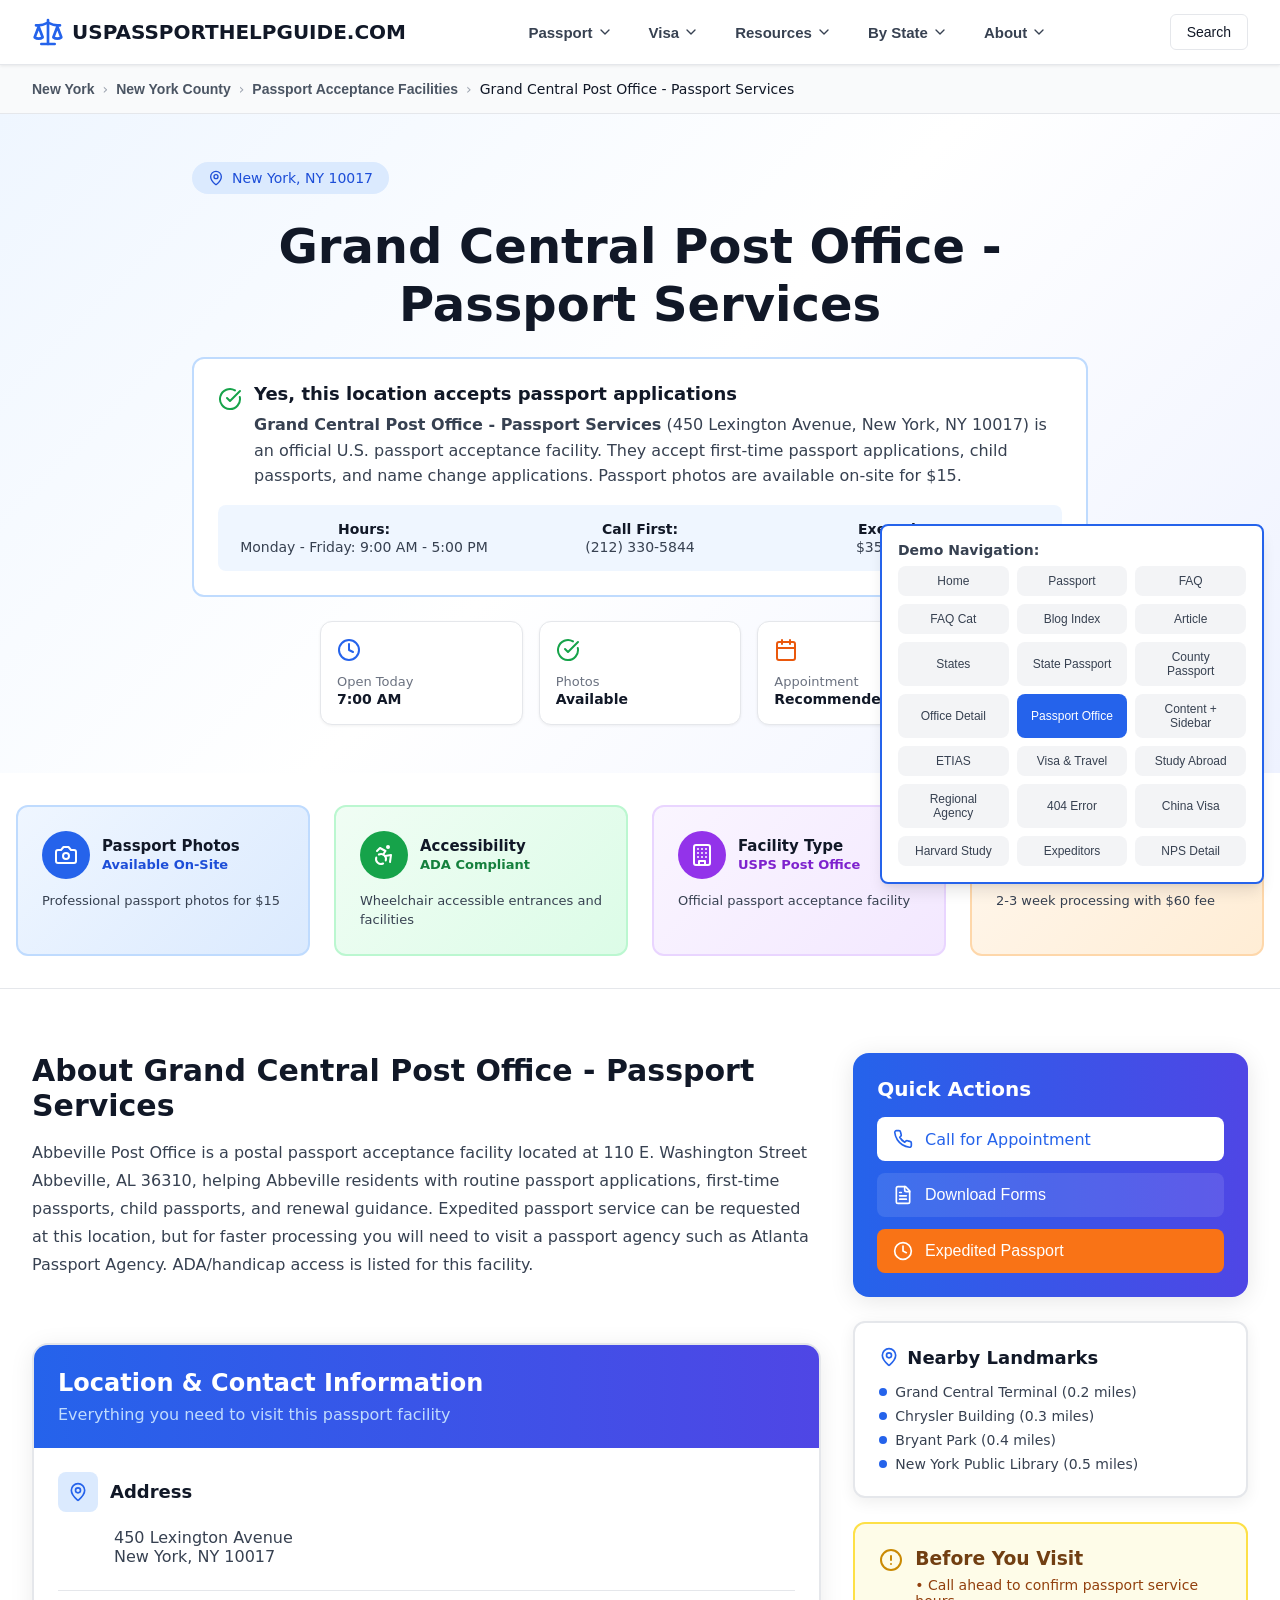
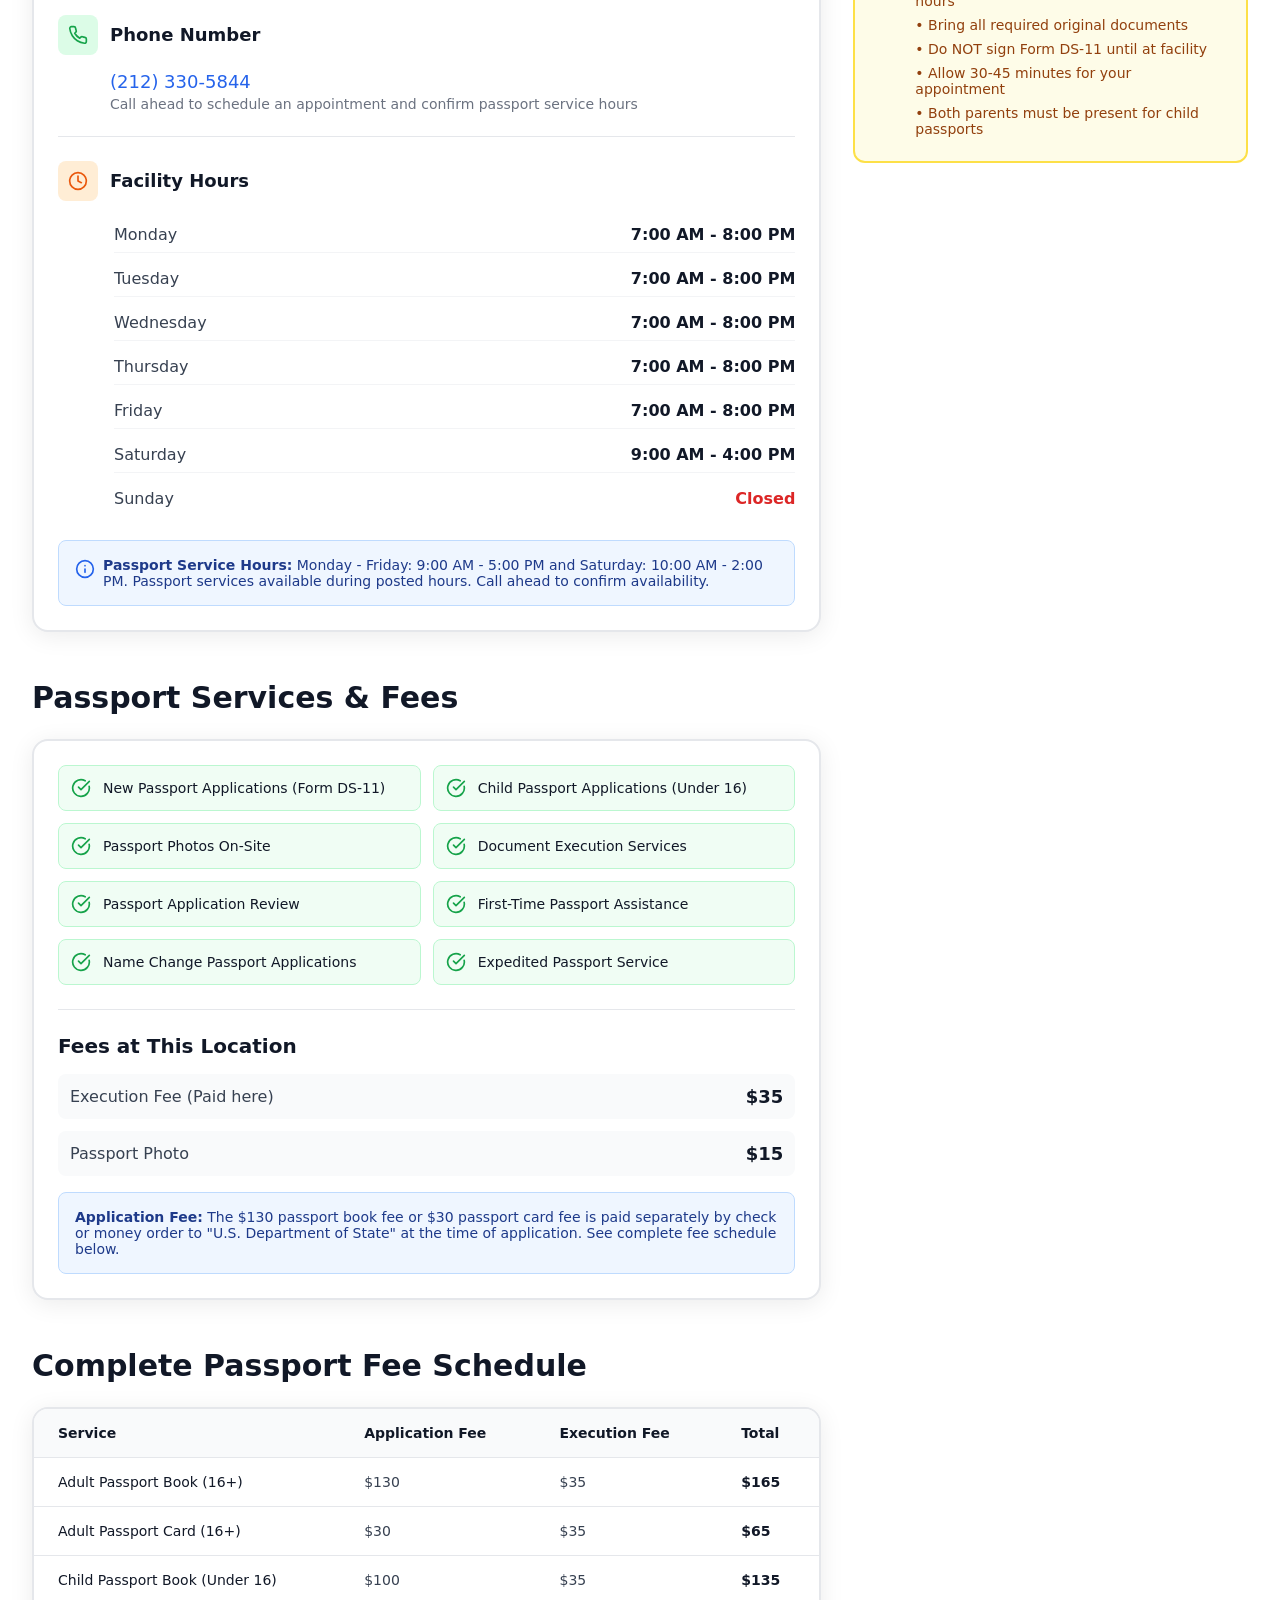
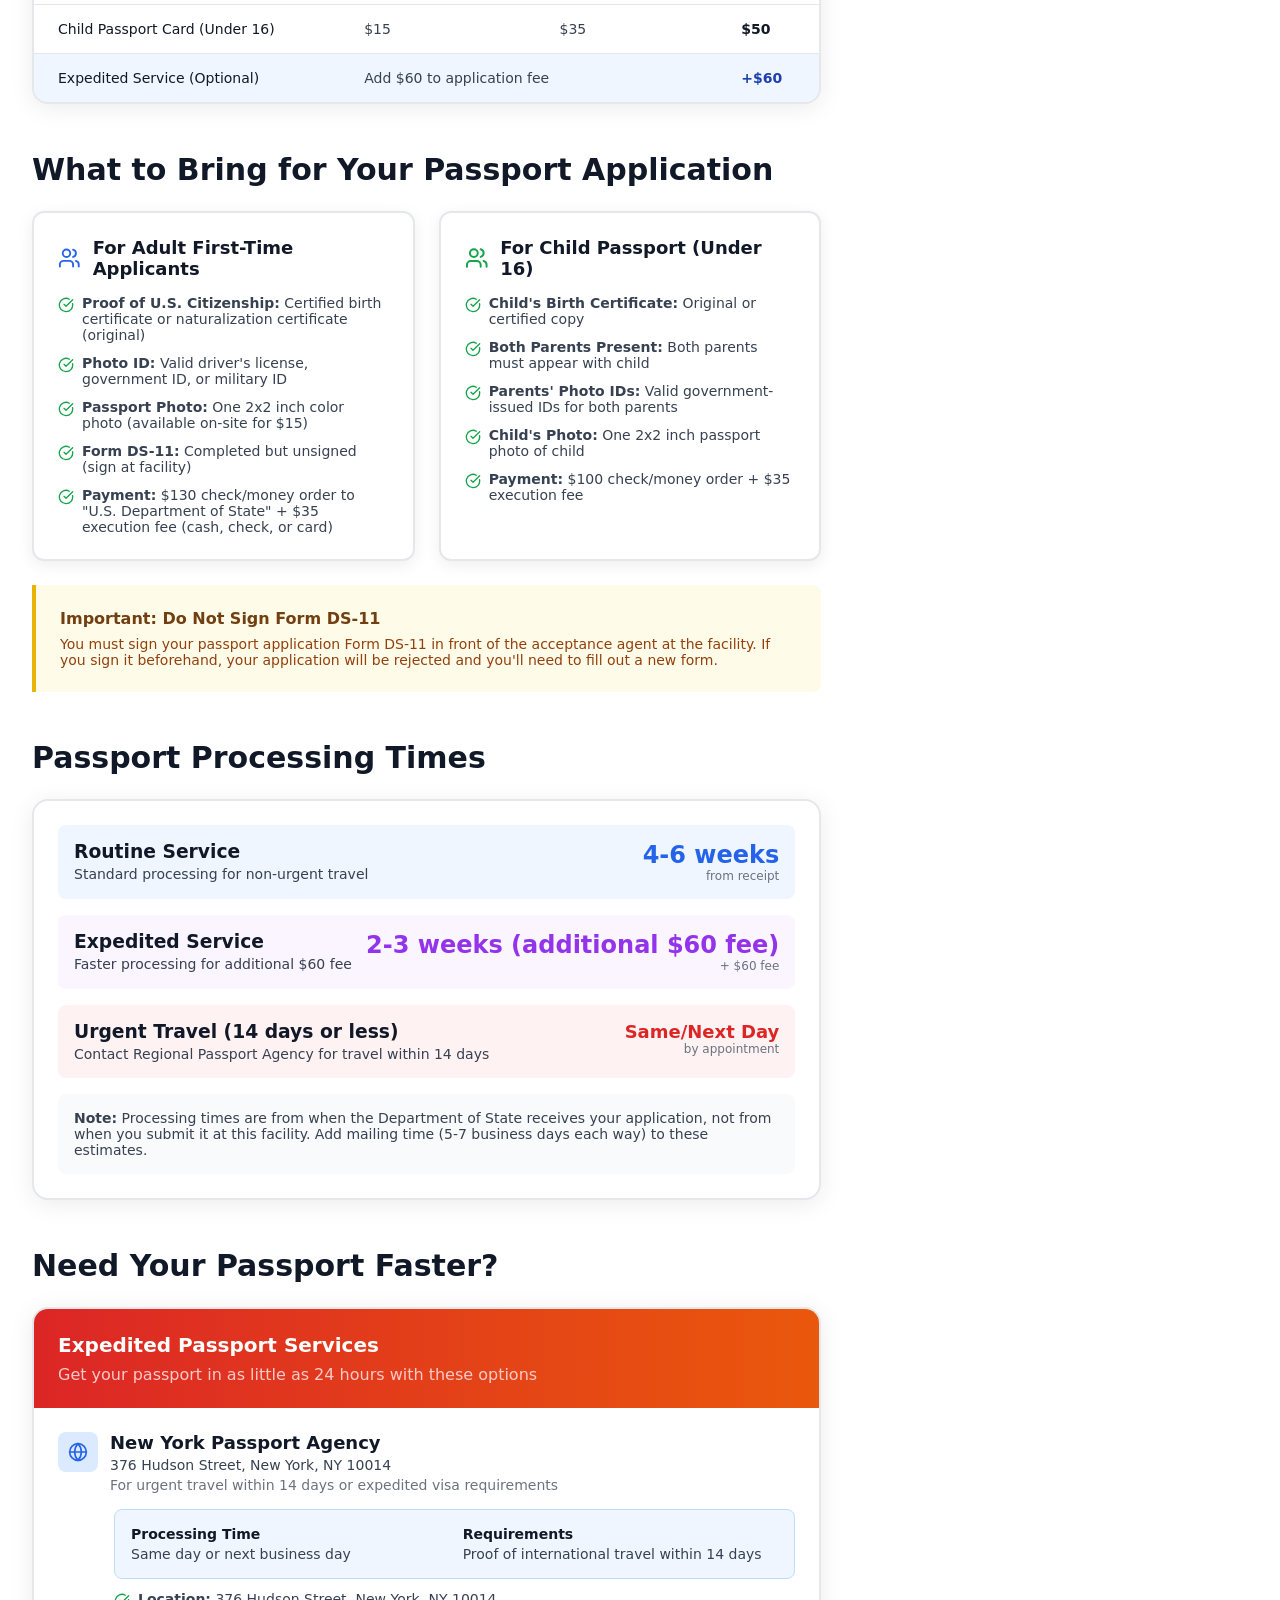
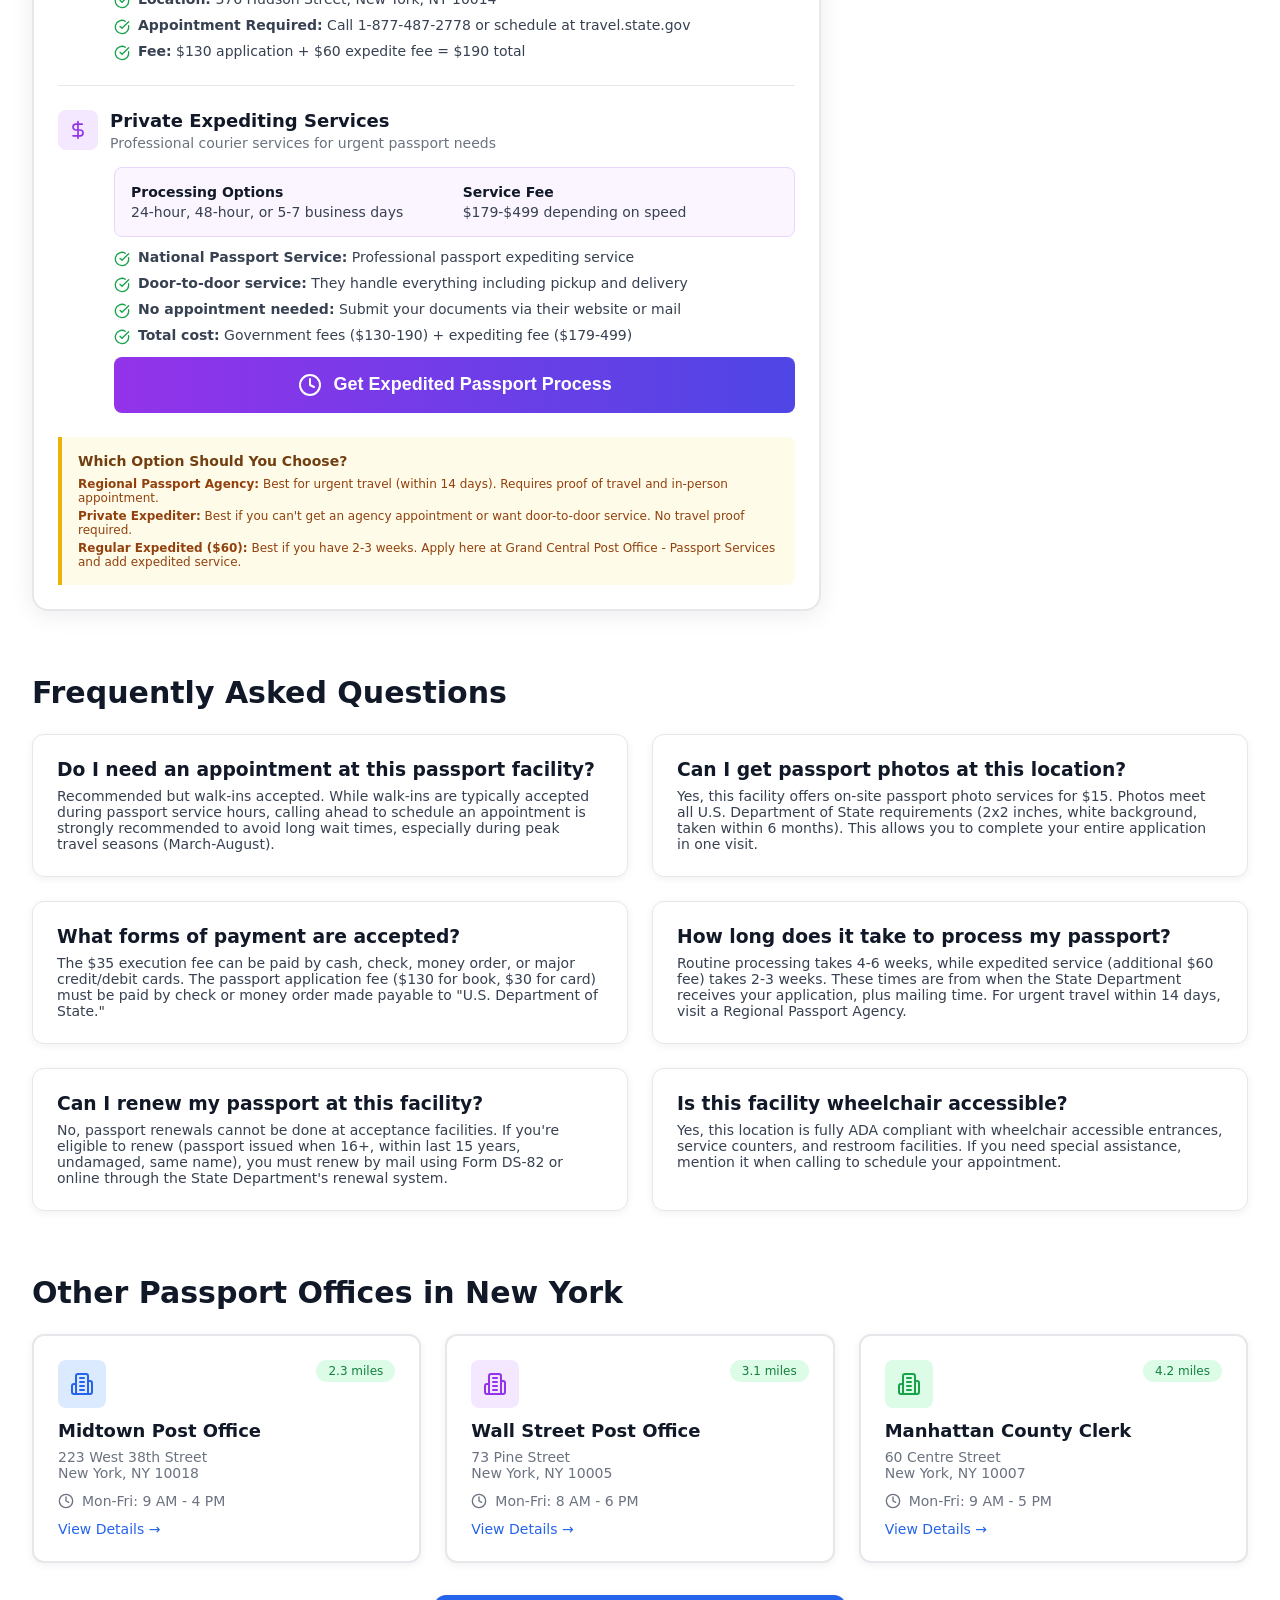
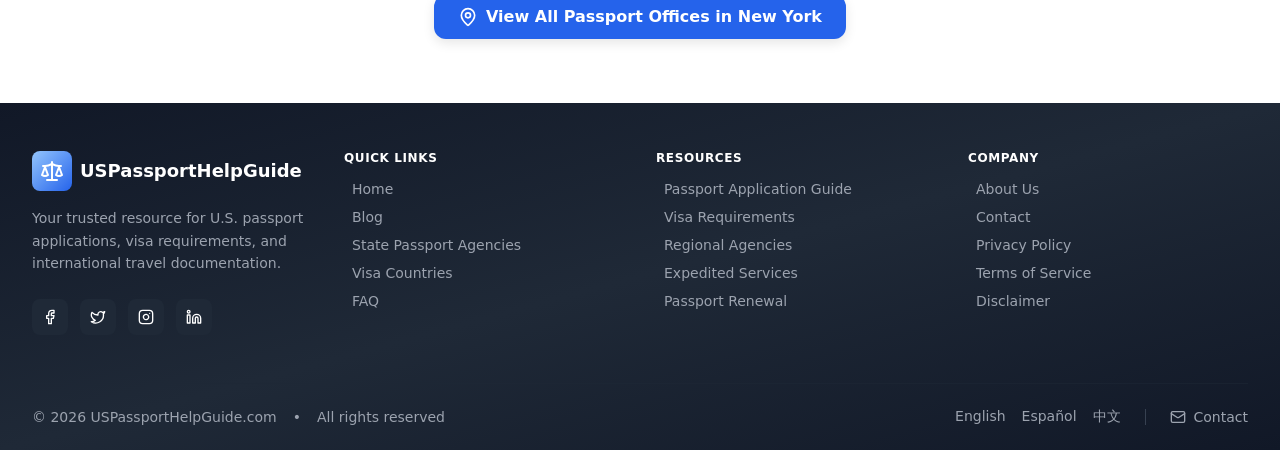
==== commit 7c9de3eb: "fix space issues and font size" ====
--- a/index.html
+++ b/index.html
@@ -1,2002 +1,2064 @@
-<!doctype html>
-<html lang="en">
-  <head>
-    <meta charset="UTF-8" />
-    <meta name="viewport" content="width=device-width, initial-scale=1.0" />
-    <title>US Passport Help Guide</title>
-    <link rel="stylesheet" href="style.css" />
-    <link rel="stylesheet" href="breakpoints.css" />
-  </head>
-  <body>
-    <header class="header">
-      <nav class="navbar">
-        <div class="navbar-container">
-          <!-- Logo -->
-          <div class="logo">
-            <svg
-              xmlns="http://www.w3.org/2000/svg"
-              width="24"
-              height="24"
-              viewBox="0 0 24 24"
-              fill="none"
-              stroke="currentColor"
-              stroke-width="2"
-              stroke-linecap="round"
-              stroke-linejoin="round"
-              class="logo-icon"
-            >
-              <path d="m16 16 3-8 3 8c-.87.65-1.92 1-3 1s-2.13-.35-3-1Z"></path>
-              <path d="m2 16 3-8 3 8c-.87.65-1.92 1-3 1s-2.13-.35-3-1Z"></path>
-              <path d="M7 21h10"></path>
-              <path d="M12 3v18"></path>
-              <path d="M3 7h2c2 0 5-1 7-2 2 1 5 2 7 2h2"></path>
-            </svg>
-
-            <span class="logo-text">USPASSPORTHELPGUIDE.COM</span>
-          </div>
-
-          <!-- Navigation Menu -->
-          <div class="nav-menu">
-            <div class="nav-item">
-              <button class="nav-link">
-                Passport
-                <svg
-                  xmlns="http://www.w3.org/2000/svg"
-                  viewBox="0 0 24 24"
-                  fill="none"
-                  stroke="currentColor"
-                  stroke-width="2"
-                  stroke-linecap="round"
-                  stroke-linejoin="round"
-                  class="nav-arrow"
-                >
-                  <path d="m6 9 6 6 6-6"></path>
-                </svg>
-              </button>
-            </div>
-
-            <div class="nav-item">
-              <button class="nav-link">
-                Visa
-                <svg
-                  xmlns="http://www.w3.org/2000/svg"
-                  viewBox="0 0 24 24"
-                  fill="none"
-                  stroke="currentColor"
-                  stroke-width="2"
-                  stroke-linecap="round"
-                  stroke-linejoin="round"
-                  class="nav-arrow"
-                >
-                  <path d="m6 9 6 6 6-6"></path>
-                </svg>
-              </button>
-            </div>
-
-            <div class="nav-item">
-              <button class="nav-link">
-                Resources
-                <svg
-                  xmlns="http://www.w3.org/2000/svg"
-                  viewBox="0 0 24 24"
-                  fill="none"
-                  stroke="currentColor"
-                  stroke-width="2"
-                  stroke-linecap="round"
-                  stroke-linejoin="round"
-                  class="nav-arrow"
-                >
-                  <path d="m6 9 6 6 6-6"></path>
-                </svg>
-              </button>
-            </div>
-
-            <div class="nav-item">
-              <button class="nav-link">
-                By State
-                <svg
-                  xmlns="http://www.w3.org/2000/svg"
-                  viewBox="0 0 24 24"
-                  fill="none"
-                  stroke="currentColor"
-                  stroke-width="2"
-                  stroke-linecap="round"
-                  stroke-linejoin="round"
-                  class="nav-arrow"
-                >
-                  <path d="m6 9 6 6 6-6"></path>
-                </svg>
-              </button>
-            </div>
-
-            <div class="nav-item">
-              <button class="nav-link">
-                About
-                <svg
-                  xmlns="http://www.w3.org/2000/svg"
-                  viewBox="0 0 24 24"
-                  fill="none"
-                  stroke="currentColor"
-                  stroke-width="2"
-                  stroke-linecap="round"
-                  stroke-linejoin="round"
-                  class="nav-arrow"
-                >
-                  <path d="m6 9 6 6 6-6"></path>
-                </svg>
-              </button>
-            </div>
-          </div>
-
-          <!-- Action Buttons -->
-          <div class="nav-actions">
-            <button class="search-btn">Search</button>
-          </div>
-
-          <!-- Mobile Menu Button -->
-          <button class="mobile-menu-btn">
-            <svg
-              xmlns="http://www.w3.org/2000/svg"
-              viewBox="0 0 24 24"
-              fill="none"
-              stroke="currentColor"
-              stroke-width="2"
-              stroke-linecap="round"
-              stroke-linejoin="round"
-              class="menu-icon"
-            >
-              <line x1="4" x2="20" y1="12" y2="12"></line>
-              <line x1="4" x2="20" y1="6" y2="6"></line>
-              <line x1="4" x2="20" y1="18" y2="18"></line>
-            </svg>
-          </button>
-        </div>
-      </nav>
-    </header>
-
-    <div class="breadcrumb-bar">
-      <div class="breadcrumb-bar__container">
-        <nav class="breadcrumb" aria-label="Breadcrumb">
-          <button class="breadcrumb__link">New York</button>
-          <span class="breadcrumb__separator">›</span>
-          <button class="breadcrumb__link">New York County</button>
-          <span class="breadcrumb__separator">›</span>
-          <button class="breadcrumb__link">
-            Passport Acceptance Facilities
-          </button>
-          <span class="breadcrumb__separator">›</span>
-          <span class="breadcrumb__current"
-            >Grand Central Post Office - Passport Services</span
-          >
-        </nav>
-      </div>
-    </div>
-
-    <!-- ! Services -->
-    <section class="page-wrapper">
-      <div class="service-container">
-        <span class="location-badge">
-          <svg
-            xmlns="http://www.w3.org/2000/svg"
-            viewBox="0 0 24 24"
-            fill="none"
-            stroke="currentColor"
-            stroke-width="2"
-            stroke-linecap="round"
-            stroke-linejoin="round"
-          >
-            <path
-              d="M20 10c0 4.993-5.539 10.193-7.399 11.799a1 1 0 0 1-1.202 0C9.539 20.193 4 14.993 4 10a8 8 0 0 1 16 0"
-            ></path>
-            <circle cx="12" cy="10" r="3"></circle>
-          </svg>
-          New York, NY 10017
-        </span>
-
-        <h1 class="page-title">
-          Grand Central Post Office - Passport Services
-        </h1>
-
-        <article class="info-card">
-          <div class="acceptance-row">
-            <svg
-              xmlns="http://www.w3.org/2000/svg"
-              viewBox="0 0 24 24"
-              fill="none"
-              stroke="currentColor"
-              stroke-width="2"
-              stroke-linecap="round"
-              stroke-linejoin="round"
-            >
-              <path d="M21.801 10A10 10 0 1 1 17 3.335"></path>
-              <path d="m9 11 3 3L22 4"></path>
-            </svg>
-            <div>
-              <h2 class="acceptance-title">
-                Yes, this location accepts passport applications
-              </h2>
-              <p class="acceptance-desc">
-                <strong>Grand Central Post Office - Passport Services</strong>
-                (450 Lexington Avenue, New York, NY 10017) is an official U.S.
-                passport acceptance facility. They accept first-time passport
-                applications, child passports, and name change applications.
-                Passport photos are available on-site for $15.
-              </p>
-            </div>
-          </div>
-          <div class="details-grid">
-            <div>
-              <span class="detail-label">Hours:</span>
-              <span class="detail-value"
-                >Monday - Friday: 9:00 AM - 5:00 PM</span
-              >
-            </div>
-            <div>
-              <span class="detail-label">Call First:</span>
-              <span class="detail-value">(212) 330-5844</span>
-            </div>
-            <div>
-              <span class="detail-label">Execution Fee:</span>
-              <span class="detail-value">$35 (cash/check)</span>
-            </div>
-          </div>
-        </article>
-
-        <div class="stats-grid">
-          <div class="stat-card">
-            <svg
-              class="icon-blue"
-              xmlns="http://www.w3.org/2000/svg"
-              viewBox="0 0 24 24"
-              fill="none"
-              stroke="currentColor"
-              stroke-width="2"
-              stroke-linecap="round"
-              stroke-linejoin="round"
-            >
-              <circle cx="12" cy="12" r="10"></circle>
-              <polyline points="12 6 12 12 16 14"></polyline>
-            </svg>
-            <span class="stat-label">Open Today</span>
-            <span class="stat-value">7:00 AM</span>
-          </div>
-          <div class="stat-card">
-            <svg
-              class="icon-green"
-              xmlns="http://www.w3.org/2000/svg"
-              viewBox="0 0 24 24"
-              fill="none"
-              stroke="currentColor"
-              stroke-width="2"
-              stroke-linecap="round"
-              stroke-linejoin="round"
-            >
-              <path d="M21.801 10A10 10 0 1 1 17 3.335"></path>
-              <path d="m9 11 3 3L22 4"></path>
-            </svg>
-            <span class="stat-label">Photos</span>
-            <span class="stat-value">Available</span>
-          </div>
-          <div class="stat-card">
-            <svg
-              class="icon-orange"
-              xmlns="http://www.w3.org/2000/svg"
-              viewBox="0 0 24 24"
-              fill="none"
-              stroke="currentColor"
-              stroke-width="2"
-              stroke-linecap="round"
-              stroke-linejoin="round"
-            >
-              <path d="M8 2v4"></path>
-              <path d="M16 2v4"></path>
-              <rect width="18" height="18" x="3" y="4" rx="2"></rect>
-              <path d="M3 10h18"></path>
-            </svg>
-            <span class="stat-label">Appointment</span>
-            <span class="stat-value">Recommended</span>
-          </div>
-        </div>
-      </div>
-    </section>
-
-    <!-- ! Services Bar -->
-    <section class="services-bar">
-      <div class="services-container">
-        <div class="services-grid">
-          <div class="service-card service-card--blue">
-            <div class="card-header">
-              <div class="card-icon card-icon--blue">
-                <svg
-                  viewBox="0 0 24 24"
-                  fill="none"
-                  stroke-width="2"
-                  stroke-linecap="round"
-                  stroke-linejoin="round"
-                >
-                  <path
-                    d="M14.5 4h-5L7 7H4a2 2 0 0 0-2 2v9a2 2 0 0 0 2 2h16a2 2 0 0 0 2-2V9a2 2 0 0 0-2-2h-3l-2.5-3z"
-                  ></path>
-                  <circle cx="12" cy="13" r="3"></circle>
-                </svg>
-              </div>
-              <div>
-                <h3 class="card-title">Passport Photos</h3>
-                <p class="card-subtitle card-subtitle--blue">
-                  Available On-Site
-                </p>
-              </div>
-            </div>
-            <p class="card-desc">Professional passport photos for $15</p>
-          </div>
-
-          <div class="service-card service-card--green">
-            <div class="card-header">
-              <div class="card-icon card-icon--green">
-                <svg
-                  viewBox="0 0 24 24"
-                  fill="none"
-                  stroke-width="2"
-                  stroke-linecap="round"
-                  stroke-linejoin="round"
-                >
-                  <circle cx="16" cy="4" r="1"></circle>
-                  <path d="m18 19 1-7-6 1"></path>
-                  <path d="m5 8 3-3 5.5 3-2.36 3.5"></path>
-                  <path d="M4.24 14.5a5 5 0 0 0 6.88 6"></path>
-                  <path d="M13.76 17.5a5 5 0 0 0-6.88-6"></path>
-                </svg>
-              </div>
-              <div>
-                <h3 class="card-title">Accessibility</h3>
-                <p class="card-subtitle card-subtitle--green">ADA Compliant</p>
-              </div>
-            </div>
-            <p class="card-desc">
-              Wheelchair accessible entrances and facilities
-            </p>
-          </div>
-
-          <div class="service-card service-card--purple">
-            <div class="card-header">
-              <div class="card-icon card-icon--purple">
-                <svg
-                  viewBox="0 0 24 24"
-                  fill="none"
-                  stroke-width="2"
-                  stroke-linecap="round"
-                  stroke-linejoin="round"
-                >
-                  <rect width="16" height="20" x="4" y="2" rx="2" ry="2"></rect>
-                  <path d="M9 22v-4h6v4"></path>
-                  <path d="M8 6h.01"></path>
-                  <path d="M16 6h.01"></path>
-                  <path d="M12 6h.01"></path>
-                  <path d="M12 10h.01"></path>
-                  <path d="M12 14h.01"></path>
-                  <path d="M16 10h.01"></path>
-                  <path d="M16 14h.01"></path>
-                  <path d="M8 10h.01"></path>
-                  <path d="M8 14h.01"></path>
-                </svg>
-              </div>
-              <div>
-                <h3 class="card-title">Facility Type</h3>
-                <p class="card-subtitle card-subtitle--purple">
-                  USPS Post Office
-                </p>
-              </div>
-            </div>
-            <p class="card-desc">Official passport acceptance facility</p>
-          </div>
-
-          <div class="service-card service-card--orange">
-            <div class="card-header">
-              <div class="card-icon card-icon--orange">
-                <svg
-                  viewBox="0 0 24 24"
-                  fill="none"
-                  stroke-width="2"
-                  stroke-linecap="round"
-                  stroke-linejoin="round"
-                >
-                  <path
-                    d="M4 14a1 1 0 0 1-.78-1.63l9.9-10.2a.5.5 0 0 1 .86.46l-1.92 6.02A1 1 0 0 0 13 10h7a1 1 0 0 1 .78 1.63l-9.9 10.2a.5.5 0 0 1-.86-.46l1.92-6.02A1 1 0 0 0 11 14z"
-                  ></path>
-                </svg>
-              </div>
-              <div>
-                <h3 class="card-title">Expedited Service</h3>
-                <p class="card-subtitle card-subtitle--orange">Available</p>
-              </div>
-            </div>
-            <p class="card-desc">2-3 week processing with $60 fee</p>
-          </div>
-        </div>
-      </div>
-    </section>
-
-    <!-- ! Main Content -->
-    <section class="main-content-wrapper">
-      <div class="main-content-container">
-        <div class="grid-layout">
-          <!-- Main Content -->
-          <div class="main-content">
-            <!-- About -->
-            <div class="prose">
-              <h2
-                class="section-title-sm"
-                style="
-                  font-size: 1.875rem;
-                  font-weight: 700;
-                  color: #111827;
-                  margin-bottom: 1rem;
-                "
-              >
-                About Grand Central Post Office - Passport Services
-              </h2>
-              <p>
-                Abbeville Post Office is a postal passport acceptance facility
-                located at 110 E. Washington Street Abbeville, AL 36310, helping
-                Abbeville residents with routine passport applications,
-                first-time passports, child passports, and renewal guidance.
-                Expedited passport service can be requested at this location,
-                but for faster processing you will need to visit a passport
-                agency such as Atlanta Passport Agency. ADA/handicap access is
-                listed for this facility.
-              </p>
-            </div>
-
-            <!-- Location & Contact -->
-            <div class="card">
-              <div class="card-header-blue">
-                <h2>Location &amp; Contact Information</h2>
-                <p>Everything you need to visit this passport facility</p>
-              </div>
-              <div class="card-body-spaced">
-                <!-- Address -->
-                <div>
-                  <div class="info-label-row">
-                    <div class="icon-box icon-box-blue">
-                      <svg
-                        xmlns="http://www.w3.org/2000/svg"
-                        viewBox="0 0 24 24"
-                        fill="none"
-                        stroke="#2563eb"
-                        stroke-width="2"
-                        stroke-linecap="round"
-                        stroke-linejoin="round"
-                      >
-                        <path
-                          d="M20 10c0 4.993-5.539 10.193-7.399 11.799a1 1 0 0 1-1.202 0C9.539 20.193 4 14.993 4 10a8 8 0 0 1 16 0"
-                        />
-                        <circle cx="12" cy="10" r="3" />
-                      </svg>
-                    </div>
-                    <h3 class="info-section-title">Address</h3>
-                  </div>
-                  <p class="address-text">
-                    450 Lexington Avenue<br />New York, NY 10017
-                  </p>
-                </div>
-
-                <hr class="divider" />
-
-                <!-- Phone -->
-                <div>
-                  <div class="info-label-row">
-                    <div class="icon-box icon-box-green">
-                      <svg
-                        xmlns="http://www.w3.org/2000/svg"
-                        viewBox="0 0 24 24"
-                        fill="none"
-                        stroke="#16a34a"
-                        stroke-width="2"
-                        stroke-linecap="round"
-                        stroke-linejoin="round"
-                      >
-                        <path
-                          d="M22 16.92v3a2 2 0 0 1-2.18 2 19.79 19.79 0 0 1-8.63-3.07 19.5 19.5 0 0 1-6-6 19.79 19.79 0 0 1-3.07-8.67A2 2 0 0 1 4.11 2h3a2 2 0 0 1 2 1.72 12.84 12.84 0 0 0 .7 2.81 2 2 0 0 1-.45 2.11L8.09 9.91a16 16 0 0 0 6 6l1.27-1.27a2 2 0 0 1 2.11-.45 12.84 12.84 0 0 0 2.81.7A2 2 0 0 1 22 16.92z"
-                        />
-                      </svg>
-                    </div>
-                    <h3 class="info-section-title">Phone Number</h3>
-                  </div>
-                  <a href="tel:(212) 330-5844" class="phone-link"
-                    >(212) 330-5844</a
-                  >
-                  <p class="phone-note">
-                    Call ahead to schedule an appointment and confirm passport
-                    service hours
-                  </p>
-                </div>
-
-                <hr class="divider" />
-
-                <!-- Hours -->
-                <div>
-                  <div class="info-label-row">
-                    <div class="icon-box icon-box-orange">
-                      <svg
-                        xmlns="http://www.w3.org/2000/svg"
-                        viewBox="0 0 24 24"
-                        fill="none"
-                        stroke="#ea580c"
-                        stroke-width="2"
-                        stroke-linecap="round"
-                        stroke-linejoin="round"
-                      >
-                        <circle cx="12" cy="12" r="10" />
-                        <polyline points="12 6 12 12 16 14" />
-                      </svg>
-                    </div>
-                    <h3 class="info-section-title">Facility Hours</h3>
-                  </div>
-                  <div class="hours-list">
-                    <div class="hours-row">
-                      <span class="hours-day">Monday</span
-                      ><span class="hours-time">7:00 AM - 8:00 PM</span>
-                    </div>
-                    <div class="hours-row">
-                      <span class="hours-day">Tuesday</span
-                      ><span class="hours-time">7:00 AM - 8:00 PM</span>
-                    </div>
-                    <div class="hours-row">
-                      <span class="hours-day">Wednesday</span
-                      ><span class="hours-time">7:00 AM - 8:00 PM</span>
-                    </div>
-                    <div class="hours-row">
-                      <span class="hours-day">Thursday</span
-                      ><span class="hours-time">7:00 AM - 8:00 PM</span>
-                    </div>
-                    <div class="hours-row">
-                      <span class="hours-day">Friday</span
-                      ><span class="hours-time">7:00 AM - 8:00 PM</span>
-                    </div>
-                    <div class="hours-row">
-                      <span class="hours-day">Saturday</span
-                      ><span class="hours-time">9:00 AM - 4:00 PM</span>
-                    </div>
-                    <div class="hours-row">
-                      <span class="hours-day">Sunday</span
-                      ><span class="hours-closed">Closed</span>
-                    </div>
-                  </div>
-                </div>
-
-                <div class="alert-blue">
-                  <svg
-                    xmlns="http://www.w3.org/2000/svg"
-                    viewBox="0 0 24 24"
-                    fill="none"
-                    stroke="currentColor"
-                    stroke-width="2"
-                    stroke-linecap="round"
-                    stroke-linejoin="round"
-                  >
-                    <circle cx="12" cy="12" r="10" />
-                    <path d="M12 16v-4" />
-                    <path d="M12 8h.01" />
-                  </svg>
-                  <p class="alert-blue-text">
-                    <strong>Passport Service Hours:</strong> Monday - Friday:
-                    9:00 AM - 5:00 PM and Saturday: 10:00 AM - 2:00 PM. Passport
-                    services available during posted hours. Call ahead to
-                    confirm availability.
-                  </p>
-                </div>
-              </div>
-            </div>
-
-            <!-- Services & Fees -->
-            <div>
-              <h2 class="section-title">Passport Services &amp; Fees</h2>
-              <div class="card">
-                <div class="card-body">
-                  <div class="content-services-grid">
-                    <div class="service-item">
-                      <svg
-                        xmlns="http://www.w3.org/2000/svg"
-                        viewBox="0 0 24 24"
-                        fill="none"
-                        stroke="currentColor"
-                        stroke-width="2"
-                        stroke-linecap="round"
-                        stroke-linejoin="round"
-                      >
-                        <path d="M21.801 10A10 10 0 1 1 17 3.335" />
-                        <path d="m9 11 3 3L22 4" /></svg
-                      ><span>New Passport Applications (Form DS-11)</span>
-                    </div>
-                    <div class="service-item">
-                      <svg
-                        xmlns="http://www.w3.org/2000/svg"
-                        viewBox="0 0 24 24"
-                        fill="none"
-                        stroke="currentColor"
-                        stroke-width="2"
-                        stroke-linecap="round"
-                        stroke-linejoin="round"
-                      >
-                        <path d="M21.801 10A10 10 0 1 1 17 3.335" />
-                        <path d="m9 11 3 3L22 4" /></svg
-                      ><span>Child Passport Applications (Under 16)</span>
-                    </div>
-                    <div class="service-item">
-                      <svg
-                        xmlns="http://www.w3.org/2000/svg"
-                        viewBox="0 0 24 24"
-                        fill="none"
-                        stroke="currentColor"
-                        stroke-width="2"
-                        stroke-linecap="round"
-                        stroke-linejoin="round"
-                      >
-                        <path d="M21.801 10A10 10 0 1 1 17 3.335" />
-                        <path d="m9 11 3 3L22 4" /></svg
-                      ><span>Passport Photos On-Site</span>
-                    </div>
-                    <div class="service-item">
-                      <svg
-                        xmlns="http://www.w3.org/2000/svg"
-                        viewBox="0 0 24 24"
-                        fill="none"
-                        stroke="currentColor"
-                        stroke-width="2"
-                        stroke-linecap="round"
-                        stroke-linejoin="round"
-                      >
-                        <path d="M21.801 10A10 10 0 1 1 17 3.335" />
-                        <path d="m9 11 3 3L22 4" /></svg
-                      ><span>Document Execution Services</span>
-                    </div>
-                    <div class="service-item">
-                      <svg
-                        xmlns="http://www.w3.org/2000/svg"
-                        viewBox="0 0 24 24"
-                        fill="none"
-                        stroke="currentColor"
-                        stroke-width="2"
-                        stroke-linecap="round"
-                        stroke-linejoin="round"
-                      >
-                        <path d="M21.801 10A10 10 0 1 1 17 3.335" />
-                        <path d="m9 11 3 3L22 4" /></svg
-                      ><span>Passport Application Review</span>
-                    </div>
-                    <div class="service-item">
-                      <svg
-                        xmlns="http://www.w3.org/2000/svg"
-                        viewBox="0 0 24 24"
-                        fill="none"
-                        stroke="currentColor"
-                        stroke-width="2"
-                        stroke-linecap="round"
-                        stroke-linejoin="round"
-                      >
-                        <path d="M21.801 10A10 10 0 1 1 17 3.335" />
-                        <path d="m9 11 3 3L22 4" /></svg
-                      ><span>First-Time Passport Assistance</span>
-                    </div>
-                    <div class="service-item">
-                      <svg
-                        xmlns="http://www.w3.org/2000/svg"
-                        viewBox="0 0 24 24"
-                        fill="none"
-                        stroke="currentColor"
-                        stroke-width="2"
-                        stroke-linecap="round"
-                        stroke-linejoin="round"
-                      >
-                        <path d="M21.801 10A10 10 0 1 1 17 3.335" />
-                        <path d="m9 11 3 3L22 4" /></svg
-                      ><span>Name Change Passport Applications</span>
-                    </div>
-                    <div class="service-item">
-                      <svg
-                        xmlns="http://www.w3.org/2000/svg"
-                        viewBox="0 0 24 24"
-                        fill="none"
-                        stroke="currentColor"
-                        stroke-width="2"
-                        stroke-linecap="round"
-                        stroke-linejoin="round"
-                      >
-                        <path d="M21.801 10A10 10 0 1 1 17 3.335" />
-                        <path d="m9 11 3 3L22 4" /></svg
-                      ><span>Expedited Passport Service</span>
-                    </div>
-                  </div>
-
-                  <div
-                    style="border-top: 1px solid #e5e7eb; padding-top: 1.5rem"
-                  >
-                    <h3
-                      style="
-                        font-size: 1.25rem;
-                        font-weight: 700;
-                        color: #111827;
-                        margin-bottom: 1rem;
-                      "
-                    >
-                      Fees at This Location
-                    </h3>
-                    <div class="fee-list">
-                      <div class="fee-row">
-                        <span class="fee-label">Execution Fee (Paid here)</span
-                        ><span class="fee-amount">$35</span>
-                      </div>
-                      <div class="fee-row">
-                        <span class="fee-label">Passport Photo</span
-                        ><span class="fee-amount">$15</span>
-                      </div>
-                      <div class="alert-blue" style="margin-top: 0.25rem">
-                        <p class="alert-blue-text">
-                          <strong>Application Fee:</strong> The $130 passport
-                          book fee or $30 passport card fee is paid separately
-                          by check or money order to "U.S. Department of State"
-                          at the time of application. See complete fee schedule
-                          below.
-                        </p>
-                      </div>
-                    </div>
-                  </div>
-                </div>
-              </div>
-            </div>
-
-            <!-- Complete Fee Schedule -->
-            <div>
-              <h2 class="section-title">Complete Passport Fee Schedule</h2>
-              <div class="card">
-                <table class="fee-table">
-                  <thead>
-                    <tr>
-                      <th>Service</th>
-                      <th>Application Fee</th>
-                      <th>Execution Fee</th>
-                      <th>Total</th>
-                    </tr>
-                  </thead>
-                  <tbody>
-                    <tr>
-                      <td class="td-bold">Adult Passport Book (16+)</td>
-                      <td>$130</td>
-                      <td>$35</td>
-                      <td class="td-total">$165</td>
-                    </tr>
-                    <tr>
-                      <td class="td-bold">Adult Passport Card (16+)</td>
-                      <td>$30</td>
-                      <td>$35</td>
-                      <td class="td-total">$65</td>
-                    </tr>
-                    <tr>
-                      <td class="td-bold">Child Passport Book (Under 16)</td>
-                      <td>$100</td>
-                      <td>$35</td>
-                      <td class="td-total">$135</td>
-                    </tr>
-                    <tr>
-                      <td class="td-bold">Child Passport Card (Under 16)</td>
-                      <td>$15</td>
-                      <td>$35</td>
-                      <td class="td-total">$50</td>
-                    </tr>
-                    <tr class="row-blue">
-                      <td class="td-bold">Expedited Service (Optional)</td>
-                      <td colspan="2">Add $60 to application fee</td>
-                      <td class="td-total" style="color: #1e40af">+$60</td>
-                    </tr>
-                  </tbody>
-                </table>
-              </div>
-            </div>
-
-            <!-- What to Bring -->
-            <div>
-              <h2 class="section-title">
-                What to Bring for Your Passport Application
-              </h2>
-              <div class="docs-grid">
-                <div class="doc-card">
-                  <div class="doc-card-header">
-                    <svg
-                      xmlns="http://www.w3.org/2000/svg"
-                      width="24"
-                      height="24"
-                      viewBox="0 0 24 24"
-                      fill="none"
-                      stroke="#2563eb"
-                      stroke-width="2"
-                      stroke-linecap="round"
-                      stroke-linejoin="round"
-                    >
-                      <path d="M16 21v-2a4 4 0 0 0-4-4H6a4 4 0 0 0-4 4v2" />
-                      <circle cx="9" cy="7" r="4" />
-                      <path d="M22 21v-2a4 4 0 0 0-3-3.87" />
-                      <path d="M16 3.13a4 4 0 0 1 0 7.75" />
-                    </svg>
-                    <h3>For Adult First-Time Applicants</h3>
-                  </div>
-                  <ul class="doc-list">
-                    <li>
-                      <svg
-                        xmlns="http://www.w3.org/2000/svg"
-                        viewBox="0 0 24 24"
-                        fill="none"
-                        stroke="currentColor"
-                        stroke-width="2"
-                        stroke-linecap="round"
-                        stroke-linejoin="round"
-                      >
-                        <path d="M21.801 10A10 10 0 1 1 17 3.335" />
-                        <path d="m9 11 3 3L22 4" /></svg
-                      ><span
-                        ><strong>Proof of U.S. Citizenship:</strong> Certified
-                        birth certificate or naturalization certificate
-                        (original)</span
-                      >
-                    </li>
-                    <li>
-                      <svg
-                        xmlns="http://www.w3.org/2000/svg"
-                        viewBox="0 0 24 24"
-                        fill="none"
-                        stroke="currentColor"
-                        stroke-width="2"
-                        stroke-linecap="round"
-                        stroke-linejoin="round"
-                      >
-                        <path d="M21.801 10A10 10 0 1 1 17 3.335" />
-                        <path d="m9 11 3 3L22 4" /></svg
-                      ><span
-                        ><strong>Photo ID:</strong> Valid driver's license,
-                        government ID, or military ID</span
-                      >
-                    </li>
-                    <li>
-                      <svg
-                        xmlns="http://www.w3.org/2000/svg"
-                        viewBox="0 0 24 24"
-                        fill="none"
-                        stroke="currentColor"
-                        stroke-width="2"
-                        stroke-linecap="round"
-                        stroke-linejoin="round"
-                      >
-                        <path d="M21.801 10A10 10 0 1 1 17 3.335" />
-                        <path d="m9 11 3 3L22 4" /></svg
-                      ><span
-                        ><strong>Passport Photo:</strong> One 2x2 inch color
-                        photo (available on-site for $15)</span
-                      >
-                    </li>
-                    <li>
-                      <svg
-                        xmlns="http://www.w3.org/2000/svg"
-                        viewBox="0 0 24 24"
-                        fill="none"
-                        stroke="currentColor"
-                        stroke-width="2"
-                        stroke-linecap="round"
-                        stroke-linejoin="round"
-                      >
-                        <path d="M21.801 10A10 10 0 1 1 17 3.335" />
-                        <path d="m9 11 3 3L22 4" /></svg
-                      ><span
-                        ><strong>Form DS-11:</strong> Completed but unsigned
-                        (sign at facility)</span
-                      >
-                    </li>
-                    <li>
-                      <svg
-                        xmlns="http://www.w3.org/2000/svg"
-                        viewBox="0 0 24 24"
-                        fill="none"
-                        stroke="currentColor"
-                        stroke-width="2"
-                        stroke-linecap="round"
-                        stroke-linejoin="round"
-                      >
-                        <path d="M21.801 10A10 10 0 1 1 17 3.335" />
-                        <path d="m9 11 3 3L22 4" /></svg
-                      ><span
-                        ><strong>Payment:</strong> $130 check/money order to
-                        "U.S. Department of State" + $35 execution fee (cash,
-                        check, or card)</span
-                      >
-                    </li>
-                  </ul>
-                </div>
-                <div class="doc-card">
-                  <div class="doc-card-header">
-                    <svg
-                      xmlns="http://www.w3.org/2000/svg"
-                      width="24"
-                      height="24"
-                      viewBox="0 0 24 24"
-                      fill="none"
-                      stroke="#16a34a"
-                      stroke-width="2"
-                      stroke-linecap="round"
-                      stroke-linejoin="round"
-                    >
-                      <path d="M16 21v-2a4 4 0 0 0-4-4H6a4 4 0 0 0-4 4v2" />
-                      <circle cx="9" cy="7" r="4" />
-                      <path d="M22 21v-2a4 4 0 0 0-3-3.87" />
-                      <path d="M16 3.13a4 4 0 0 1 0 7.75" />
-                    </svg>
-                    <h3>For Child Passport (Under 16)</h3>
-                  </div>
-                  <ul class="doc-list">
-                    <li>
-                      <svg
-                        xmlns="http://www.w3.org/2000/svg"
-                        viewBox="0 0 24 24"
-                        fill="none"
-                        stroke="currentColor"
-                        stroke-width="2"
-                        stroke-linecap="round"
-                        stroke-linejoin="round"
-                      >
-                        <path d="M21.801 10A10 10 0 1 1 17 3.335" />
-                        <path d="m9 11 3 3L22 4" /></svg
-                      ><span
-                        ><strong>Child's Birth Certificate:</strong> Original or
-                        certified copy</span
-                      >
-                    </li>
-                    <li>
-                      <svg
-                        xmlns="http://www.w3.org/2000/svg"
-                        viewBox="0 0 24 24"
-                        fill="none"
-                        stroke="currentColor"
-                        stroke-width="2"
-                        stroke-linecap="round"
-                        stroke-linejoin="round"
-                      >
-                        <path d="M21.801 10A10 10 0 1 1 17 3.335" />
-                        <path d="m9 11 3 3L22 4" /></svg
-                      ><span
-                        ><strong>Both Parents Present:</strong> Both parents
-                        must appear with child</span
-                      >
-                    </li>
-                    <li>
-                      <svg
-                        xmlns="http://www.w3.org/2000/svg"
-                        viewBox="0 0 24 24"
-                        fill="none"
-                        stroke="currentColor"
-                        stroke-width="2"
-                        stroke-linecap="round"
-                        stroke-linejoin="round"
-                      >
-                        <path d="M21.801 10A10 10 0 1 1 17 3.335" />
-                        <path d="m9 11 3 3L22 4" /></svg
-                      ><span
-                        ><strong>Parents' Photo IDs:</strong> Valid
-                        government-issued IDs for both parents</span
-                      >
-                    </li>
-                    <li>
-                      <svg
-                        xmlns="http://www.w3.org/2000/svg"
-                        viewBox="0 0 24 24"
-                        fill="none"
-                        stroke="currentColor"
-                        stroke-width="2"
-                        stroke-linecap="round"
-                        stroke-linejoin="round"
-                      >
-                        <path d="M21.801 10A10 10 0 1 1 17 3.335" />
-                        <path d="m9 11 3 3L22 4" /></svg
-                      ><span
-                        ><strong>Child's Photo:</strong> One 2x2 inch passport
-                        photo of child</span
-                      >
-                    </li>
-                    <li>
-                      <svg
-                        xmlns="http://www.w3.org/2000/svg"
-                        viewBox="0 0 24 24"
-                        fill="none"
-                        stroke="currentColor"
-                        stroke-width="2"
-                        stroke-linecap="round"
-                        stroke-linejoin="round"
-                      >
-                        <path d="M21.801 10A10 10 0 1 1 17 3.335" />
-                        <path d="m9 11 3 3L22 4" /></svg
-                      ><span
-                        ><strong>Payment:</strong> $100 check/money order + $35
-                        execution fee</span
-                      >
-                    </li>
-                  </ul>
-                </div>
-              </div>
-              <div class="alert-yellow" style="margin-top: 1.5rem">
-                <h4>Important: Do Not Sign Form DS-11</h4>
-                <p>
-                  You must sign your passport application Form DS-11 in front of
-                  the acceptance agent at the facility. If you sign it
-                  beforehand, your application will be rejected and you'll need
-                  to fill out a new form.
-                </p>
-              </div>
-            </div>
-
-            <!-- Processing Times -->
-            <div>
-              <h2 class="section-title">Passport Processing Times</h2>
-              <div class="card">
-                <div class="card-body">
-                  <div class="processing-list">
-                    <div class="processing-item processing-item-blue">
-                      <div>
-                        <h3>Routine Service</h3>
-                        <p>Standard processing for non-urgent travel</p>
-                      </div>
-                      <div class="processing-time">
-                        <div class="time-blue">4-6 weeks</div>
-                        <div class="time-note">from receipt</div>
-                      </div>
-                    </div>
-                    <div class="processing-item processing-item-purple">
-                      <div>
-                        <h3>Expedited Service</h3>
-                        <p>Faster processing for additional $60 fee</p>
-                      </div>
-                      <div class="processing-time">
-                        <div class="time-purple">
-                          2-3 weeks (additional $60 fee)
-                        </div>
-                        <div class="time-note">+ $60 fee</div>
-                      </div>
-                    </div>
-                    <div class="processing-item processing-item-red">
-                      <div>
-                        <h3>Urgent Travel (14 days or less)</h3>
-                        <p>
-                          Contact Regional Passport Agency for travel within 14
-                          days
-                        </p>
-                      </div>
-                      <div class="processing-time">
-                        <div class="time-red">Same/Next Day</div>
-                        <div class="time-note">by appointment</div>
-                      </div>
-                    </div>
-                  </div>
-                  <div class="processing-note">
-                    <strong>Note:</strong> Processing times are from when the
-                    Department of State receives your application, not from when
-                    you submit it at this facility. Add mailing time (5-7
-                    business days each way) to these estimates.
-                  </div>
-                </div>
-              </div>
-            </div>
-
-            <!-- Need Passport Faster -->
-            <div>
-              <h2 class="section-title">Need Your Passport Faster?</h2>
-              <div class="card">
-                <div class="card-header-red">
-                  <h3>Expedited Passport Services</h3>
-                  <p>
-                    Get your passport in as little as 24 hours with these
-                    options
-                  </p>
-                </div>
-                <div class="card-body-spaced">
-                  <!-- NY Passport Agency -->
-                  <div>
-                    <div class="expedite-agency-header">
-                      <div class="icon-box icon-box-blue">
-                        <svg
-                          xmlns="http://www.w3.org/2000/svg"
-                          viewBox="0 0 24 24"
-                          fill="none"
-                          stroke="#2563eb"
-                          stroke-width="2"
-                          stroke-linecap="round"
-                          stroke-linejoin="round"
-                        >
-                          <circle cx="12" cy="12" r="10" />
-                          <path
-                            d="M12 2a14.5 14.5 0 0 0 0 20 14.5 14.5 0 0 0 0-20"
-                          />
-                          <path d="M2 12h20" />
-                        </svg>
-                      </div>
-                      <div>
-                        <h4>New York Passport Agency</h4>
-                        <p>376 Hudson Street, New York, NY 10014</p>
-                        <p class="sub">
-                          For urgent travel within 14 days or expedited visa
-                          requirements
-                        </p>
-                      </div>
-                    </div>
-                    <div class="expedite-section">
-                      <div class="info-box-blue">
-                        <div class="info-box-blue-grid">
-                          <div>
-                            <div class="label">Processing Time</div>
-                            <div class="value">
-                              Same day or next business day
-                            </div>
-                          </div>
-                          <div>
-                            <div class="label">Requirements</div>
-                            <div class="value">
-                              Proof of international travel within 14 days
-                            </div>
-                          </div>
-                        </div>
-                      </div>
-                      <div class="expedite-item-list">
-                        <div class="expedite-item">
-                          <svg
-                            xmlns="http://www.w3.org/2000/svg"
-                            viewBox="0 0 24 24"
-                            fill="none"
-                            stroke="currentColor"
-                            stroke-width="2"
-                            stroke-linecap="round"
-                            stroke-linejoin="round"
-                          >
-                            <path d="M21.801 10A10 10 0 1 1 17 3.335" />
-                            <path d="m9 11 3 3L22 4" /></svg
-                          ><span
-                            ><strong>Location:</strong> 376 Hudson Street, New
-                            York, NY 10014</span
-                          >
-                        </div>
-                        <div class="expedite-item">
-                          <svg
-                            xmlns="http://www.w3.org/2000/svg"
-                            viewBox="0 0 24 24"
-                            fill="none"
-                            stroke="currentColor"
-                            stroke-width="2"
-                            stroke-linecap="round"
-                            stroke-linejoin="round"
-                          >
-                            <path d="M21.801 10A10 10 0 1 1 17 3.335" />
-                            <path d="m9 11 3 3L22 4" /></svg
-                          ><span
-                            ><strong>Appointment Required:</strong> Call
-                            1-877-487-2778 or schedule at travel.state.gov</span
-                          >
-                        </div>
-                        <div class="expedite-item">
-                          <svg
-                            xmlns="http://www.w3.org/2000/svg"
-                            viewBox="0 0 24 24"
-                            fill="none"
-                            stroke="currentColor"
-                            stroke-width="2"
-                            stroke-linecap="round"
-                            stroke-linejoin="round"
-                          >
-                            <path d="M21.801 10A10 10 0 1 1 17 3.335" />
-                            <path d="m9 11 3 3L22 4" /></svg
-                          ><span
-                            ><strong>Fee:</strong> $130 application + $60
-                            expedite fee = $190 total</span
-                          >
-                        </div>
-                      </div>
-                    </div>
-                  </div>
-
-                  <!-- Private Expediting -->
-                  <div class="border-section">
-                    <div class="expedite-agency-header">
-                      <div class="icon-box icon-box-purple">
-                        <svg
-                          xmlns="http://www.w3.org/2000/svg"
-                          viewBox="0 0 24 24"
-                          fill="none"
-                          stroke="#9333ea"
-                          stroke-width="2"
-                          stroke-linecap="round"
-                          stroke-linejoin="round"
-                        >
-                          <line x1="12" x2="12" y1="2" y2="22" />
-                          <path
-                            d="M17 5H9.5a3.5 3.5 0 0 0 0 7h5a3.5 3.5 0 0 1 0 7H6"
-                          />
-                        </svg>
-                      </div>
-                      <div>
-                        <h4>Private Expediting Services</h4>
-                        <p class="sub">
-                          Professional courier services for urgent passport
-                          needs
-                        </p>
-                      </div>
-                    </div>
-                    <div class="expedite-section">
-                      <div class="info-box-purple">
-                        <div class="info-box-purple-grid">
-                          <div>
-                            <div class="label">Processing Options</div>
-                            <div class="value">
-                              24-hour, 48-hour, or 5-7 business days
-                            </div>
-                          </div>
-                          <div>
-                            <div class="label">Service Fee</div>
-                            <div class="value">
-                              $179-$499 depending on speed
-                            </div>
-                          </div>
-                        </div>
-                      </div>
-                      <div class="expedite-item-list">
-                        <div class="expedite-item">
-                          <svg
-                            xmlns="http://www.w3.org/2000/svg"
-                            viewBox="0 0 24 24"
-                            fill="none"
-                            stroke="currentColor"
-                            stroke-width="2"
-                            stroke-linecap="round"
-                            stroke-linejoin="round"
-                          >
-                            <path d="M21.801 10A10 10 0 1 1 17 3.335" />
-                            <path d="m9 11 3 3L22 4" /></svg
-                          ><span
-                            ><strong>National Passport Service:</strong>
-                            Professional passport expediting service</span
-                          >
-                        </div>
-                        <div class="expedite-item">
-                          <svg
-                            xmlns="http://www.w3.org/2000/svg"
-                            viewBox="0 0 24 24"
-                            fill="none"
-                            stroke="currentColor"
-                            stroke-width="2"
-                            stroke-linecap="round"
-                            stroke-linejoin="round"
-                          >
-                            <path d="M21.801 10A10 10 0 1 1 17 3.335" />
-                            <path d="m9 11 3 3L22 4" /></svg
-                          ><span
-                            ><strong>Door-to-door service:</strong> They handle
-                            everything including pickup and delivery</span
-                          >
-                        </div>
-                        <div class="expedite-item">
-                          <svg
-                            xmlns="http://www.w3.org/2000/svg"
-                            viewBox="0 0 24 24"
-                            fill="none"
-                            stroke="currentColor"
-                            stroke-width="2"
-                            stroke-linecap="round"
-                            stroke-linejoin="round"
-                          >
-                            <path d="M21.801 10A10 10 0 1 1 17 3.335" />
-                            <path d="m9 11 3 3L22 4" /></svg
-                          ><span
-                            ><strong>No appointment needed:</strong> Submit your
-                            documents via their website or mail</span
-                          >
-                        </div>
-                        <div class="expedite-item">
-                          <svg
-                            xmlns="http://www.w3.org/2000/svg"
-                            viewBox="0 0 24 24"
-                            fill="none"
-                            stroke="currentColor"
-                            stroke-width="2"
-                            stroke-linecap="round"
-                            stroke-linejoin="round"
-                          >
-                            <path d="M21.801 10A10 10 0 1 1 17 3.335" />
-                            <path d="m9 11 3 3L22 4" /></svg
-                          ><span
-                            ><strong>Total cost:</strong> Government fees
-                            ($130-190) + expediting fee ($179-499)</span
-                          >
-                        </div>
-                      </div>
-                      <button class="btn-purple">
-                        <svg
-                          xmlns="http://www.w3.org/2000/svg"
-                          viewBox="0 0 24 24"
-                          fill="none"
-                          stroke="currentColor"
-                          stroke-width="2"
-                          stroke-linecap="round"
-                          stroke-linejoin="round"
-                        >
-                          <circle cx="12" cy="12" r="10" />
-                          <polyline points="12 6 12 12 16 14" />
-                        </svg>
-                        Get Expedited Passport Process
-                      </button>
-                    </div>
-                  </div>
-
-                  <div class="alert-yellow-sm">
-                    <h5>Which Option Should You Choose?</h5>
-                    <ul>
-                      <li>
-                        <strong>Regional Passport Agency:</strong> Best for
-                        urgent travel (within 14 days). Requires proof of travel
-                        and in-person appointment.
-                      </li>
-                      <li>
-                        <strong>Private Expediter:</strong> Best if you can't
-                        get an agency appointment or want door-to-door service.
-                        No travel proof required.
-                      </li>
-                      <li>
-                        <strong>Regular Expedited ($60):</strong> Best if you
-                        have 2-3 weeks. Apply here at Grand Central Post Office
-                        - Passport Services and add expedited service.
-                      </li>
-                    </ul>
-                  </div>
-                </div>
-              </div>
-            </div>
-          </div>
-          <!-- /main-content -->
-
-          <!-- Sidebar -->
-          <div class="sidebar">
-            <div class="sidebar-cta">
-              <h3>Quick Actions</h3>
-              <div class="sidebar-actions">
-                <a href="tel:(212) 330-5844" class="btn-white">
-                  <svg
-                    xmlns="http://www.w3.org/2000/svg"
-                    viewBox="0 0 24 24"
-                    fill="none"
-                    stroke="currentColor"
-                    stroke-width="2"
-                    stroke-linecap="round"
-                    stroke-linejoin="round"
-                  >
-                    <path
-                      d="M22 16.92v3a2 2 0 0 1-2.18 2 19.79 19.79 0 0 1-8.63-3.07 19.5 19.5 0 0 1-6-6 19.79 19.79 0 0 1-3.07-8.67A2 2 0 0 1 4.11 2h3a2 2 0 0 1 2 1.72 12.84 12.84 0 0 0 .7 2.81 2 2 0 0 1-.45 2.11L8.09 9.91a16 16 0 0 0 6 6l1.27-1.27a2 2 0 0 1 2.11-.45 12.84 12.84 0 0 0 2.81.7A2 2 0 0 1 22 16.92z"
-                    />
-                  </svg>
-                  Call for Appointment
-                </a>
-                <button class="btn-ghost">
-                  <svg
-                    xmlns="http://www.w3.org/2000/svg"
-                    viewBox="0 0 24 24"
-                    fill="none"
-                    stroke="currentColor"
-                    stroke-width="2"
-                    stroke-linecap="round"
-                    stroke-linejoin="round"
-                  >
-                    <path
-                      d="M15 2H6a2 2 0 0 0-2 2v16a2 2 0 0 0 2 2h12a2 2 0 0 0 2-2V7Z"
-                    />
-                    <path d="M14 2v4a2 2 0 0 0 2 2h4" />
-                    <path d="M10 9H8" />
-                    <path d="M16 13H8" />
-                    <path d="M16 17H8" />
-                  </svg>
-                  Download Forms
-                </button>
-                <button class="btn-orange">
-                  <svg
-                    xmlns="http://www.w3.org/2000/svg"
-                    viewBox="0 0 24 24"
-                    fill="none"
-                    stroke="currentColor"
-                    stroke-width="2"
-                    stroke-linecap="round"
-                    stroke-linejoin="round"
-                  >
-                    <circle cx="12" cy="12" r="10" />
-                    <polyline points="12 6 12 12 16 14" />
-                  </svg>
-                  Expedited Passport
-                </button>
-              </div>
-            </div>
-
-            <div class="sidebar-info-card">
-              <div class="sidebar-info-header">
-                <svg
-                  xmlns="http://www.w3.org/2000/svg"
-                  viewBox="0 0 24 24"
-                  fill="none"
-                  stroke="currentColor"
-                  stroke-width="2"
-                  stroke-linecap="round"
-                  stroke-linejoin="round"
-                >
-                  <path
-                    d="M20 10c0 4.993-5.539 10.193-7.399 11.799a1 1 0 0 1-1.202 0C9.539 20.193 4 14.993 4 10a8 8 0 0 1 16 0"
-                  />
-                  <circle cx="12" cy="10" r="3" />
-                </svg>
-                <h3>Nearby Landmarks</h3>
-              </div>
-              <ul class="landmark-list">
-                <li>
-                  <span class="dot"></span>Grand Central Terminal (0.2 miles)
-                </li>
-                <li><span class="dot"></span>Chrysler Building (0.3 miles)</li>
-                <li><span class="dot"></span>Bryant Park (0.4 miles)</li>
-                <li>
-                  <span class="dot"></span>New York Public Library (0.5 miles)
-                </li>
-              </ul>
-            </div>
-
-            <div class="sidebar-warning">
-              <div class="sidebar-warning-header">
-                <svg
-                  xmlns="http://www.w3.org/2000/svg"
-                  viewBox="0 0 24 24"
-                  fill="none"
-                  stroke="currentColor"
-                  stroke-width="2"
-                  stroke-linecap="round"
-                  stroke-linejoin="round"
-                >
-                  <circle cx="12" cy="12" r="10" />
-                  <line x1="12" x2="12" y1="8" y2="12" />
-                  <line x1="12" x2="12.01" y1="16" y2="16" />
-                </svg>
-                <div>
-                  <h3>Before You Visit</h3>
-                  <ul class="warning-list">
-                    <li>• Call ahead to confirm passport service hours</li>
-                    <li>• Bring all required original documents</li>
-                    <li>• Do NOT sign Form DS-11 until at facility</li>
-                    <li>• Allow 30-45 minutes for your appointment</li>
-                    <li>• Both parents must be present for child passports</li>
-                  </ul>
-                </div>
-              </div>
-            </div>
-          </div>
-          <!-- /sidebar -->
-        </div>
-        <!-- /grid-layout -->
-
-        <!-- FAQ -->
-        <div class="mt-section">
-          <h2 class="section-title">Frequently Asked Questions</h2>
-          <div class="faq-grid">
-            <div class="faq-card">
-              <h3>Do I need an appointment at this passport facility?</h3>
-              <p>
-                Recommended but walk-ins accepted. While walk-ins are typically
-                accepted during passport service hours, calling ahead to
-                schedule an appointment is strongly recommended to avoid long
-                wait times, especially during peak travel seasons
-                (March-August).
-              </p>
-            </div>
-            <div class="faq-card">
-              <h3>Can I get passport photos at this location?</h3>
-              <p>
-                Yes, this facility offers on-site passport photo services for
-                $15. Photos meet all U.S. Department of State requirements (2x2
-                inches, white background, taken within 6 months). This allows
-                you to complete your entire application in one visit.
-              </p>
-            </div>
-            <div class="faq-card">
-              <h3>What forms of payment are accepted?</h3>
-              <p>
-                The $35 execution fee can be paid by cash, check, money order,
-                or major credit/debit cards. The passport application fee ($130
-                for book, $30 for card) must be paid by check or money order
-                made payable to "U.S. Department of State."
-              </p>
-            </div>
-            <div class="faq-card">
-              <h3>How long does it take to process my passport?</h3>
-              <p>
-                Routine processing takes 4-6 weeks, while expedited service
-                (additional $60 fee) takes 2-3 weeks. These times are from when
-                the State Department receives your application, plus mailing
-                time. For urgent travel within 14 days, visit a Regional
-                Passport Agency.
-              </p>
-            </div>
-            <div class="faq-card">
-              <h3>Can I renew my passport at this facility?</h3>
-              <p>
-                No, passport renewals cannot be done at acceptance facilities.
-                If you're eligible to renew (passport issued when 16+, within
-                last 15 years, undamaged, same name), you must renew by mail
-                using Form DS-82 or online through the State Department's
-                renewal system.
-              </p>
-            </div>
-            <div class="faq-card">
-              <h3>Is this facility wheelchair accessible?</h3>
-              <p>
-                Yes, this location is fully ADA compliant with wheelchair
-                accessible entrances, service counters, and restroom facilities.
-                If you need special assistance, mention it when calling to
-                schedule your appointment.
-              </p>
-            </div>
-          </div>
-        </div>
-
-        <!-- Other Offices -->
-        <div class="mt-section">
-          <h2 class="section-title">Other Passport Offices in New York</h2>
-          <div class="offices-grid">
-            <a href="#" class="office-card">
-              <div class="office-card-inner">
-                <div class="office-card-top">
-                  <div class="office-icon office-icon-blue">
-                    <svg
-                      xmlns="http://www.w3.org/2000/svg"
-                      width="24"
-                      height="24"
-                      viewBox="0 0 24 24"
-                      fill="none"
-                      stroke="currentColor"
-                      stroke-width="2"
-                      stroke-linecap="round"
-                      stroke-linejoin="round"
-                    >
-                      <path d="M6 22V4a2 2 0 0 1 2-2h8a2 2 0 0 1 2 2v18Z" />
-                      <path d="M6 12H4a2 2 0 0 0-2 2v6a2 2 0 0 0 2 2h2" />
-                      <path d="M18 9h2a2 2 0 0 1 2 2v9a2 2 0 0 1-2 2h-2" />
-                      <path d="M10 6h4" />
-                      <path d="M10 10h4" />
-                      <path d="M10 14h4" />
-                      <path d="M10 18h4" />
-                    </svg>
-                  </div>
-                  <span class="badge-green">2.3 miles</span>
-                </div>
-                <div class="office-name">Midtown Post Office</div>
-                <div class="office-address">
-                  223 West 38th Street<br />New York, NY 10018
-                </div>
-                <div class="office-hours-row">
-                  <svg
-                    xmlns="http://www.w3.org/2000/svg"
-                    viewBox="0 0 24 24"
-                    fill="none"
-                    stroke="currentColor"
-                    stroke-width="2"
-                    stroke-linecap="round"
-                    stroke-linejoin="round"
-                  >
-                    <circle cx="12" cy="12" r="10" />
-                    <polyline points="12 6 12 12 16 14" />
-                  </svg>
-                  <span>Mon-Fri: 9 AM - 4 PM</span>
-                </div>
-                <div class="office-link">View Details →</div>
-              </div>
-            </a>
-
-            <a href="#" class="office-card">
-              <div class="office-card-inner">
-                <div class="office-card-top">
-                  <div class="office-icon office-icon-purple">
-                    <svg
-                      xmlns="http://www.w3.org/2000/svg"
-                      width="24"
-                      height="24"
-                      viewBox="0 0 24 24"
-                      fill="none"
-                      stroke="currentColor"
-                      stroke-width="2"
-                      stroke-linecap="round"
-                      stroke-linejoin="round"
-                    >
-                      <path d="M6 22V4a2 2 0 0 1 2-2h8a2 2 0 0 1 2 2v18Z" />
-                      <path d="M6 12H4a2 2 0 0 0-2 2v6a2 2 0 0 0 2 2h2" />
-                      <path d="M18 9h2a2 2 0 0 1 2 2v9a2 2 0 0 1-2 2h-2" />
-                      <path d="M10 6h4" />
-                      <path d="M10 10h4" />
-                      <path d="M10 14h4" />
-                      <path d="M10 18h4" />
-                    </svg>
-                  </div>
-                  <span class="badge-green">3.1 miles</span>
-                </div>
-                <div class="office-name">Wall Street Post Office</div>
-                <div class="office-address">
-                  73 Pine Street<br />New York, NY 10005
-                </div>
-                <div class="office-hours-row">
-                  <svg
-                    xmlns="http://www.w3.org/2000/svg"
-                    viewBox="0 0 24 24"
-                    fill="none"
-                    stroke="currentColor"
-                    stroke-width="2"
-                    stroke-linecap="round"
-                    stroke-linejoin="round"
-                  >
-                    <circle cx="12" cy="12" r="10" />
-                    <polyline points="12 6 12 12 16 14" />
-                  </svg>
-                  <span>Mon-Fri: 8 AM - 6 PM</span>
-                </div>
-                <div class="office-link">View Details →</div>
-              </div>
-            </a>
-
-            <a href="#" class="office-card">
-              <div class="office-card-inner">
-                <div class="office-card-top">
-                  <div class="office-icon office-icon-green">
-                    <svg
-                      xmlns="http://www.w3.org/2000/svg"
-                      width="24"
-                      height="24"
-                      viewBox="0 0 24 24"
-                      fill="none"
-                      stroke="currentColor"
-                      stroke-width="2"
-                      stroke-linecap="round"
-                      stroke-linejoin="round"
-                    >
-                      <path d="M6 22V4a2 2 0 0 1 2-2h8a2 2 0 0 1 2 2v18Z" />
-                      <path d="M6 12H4a2 2 0 0 0-2 2v6a2 2 0 0 0 2 2h2" />
-                      <path d="M18 9h2a2 2 0 0 1 2 2v9a2 2 0 0 1-2 2h-2" />
-                      <path d="M10 6h4" />
-                      <path d="M10 10h4" />
-                      <path d="M10 14h4" />
-                      <path d="M10 18h4" />
-                    </svg>
-                  </div>
-                  <span class="badge-green">4.2 miles</span>
-                </div>
-                <div class="office-name">Manhattan County Clerk</div>
-                <div class="office-address">
-                  60 Centre Street<br />New York, NY 10007
-                </div>
-                <div class="office-hours-row">
-                  <svg
-                    xmlns="http://www.w3.org/2000/svg"
-                    viewBox="0 0 24 24"
-                    fill="none"
-                    stroke="currentColor"
-                    stroke-width="2"
-                    stroke-linecap="round"
-                    stroke-linejoin="round"
-                  >
-                    <circle cx="12" cy="12" r="10" />
-                    <polyline points="12 6 12 12 16 14" />
-                  </svg>
-                  <span>Mon-Fri: 9 AM - 5 PM</span>
-                </div>
-                <div class="office-link">View Details →</div>
-              </div>
-            </a>
-          </div>
-          <div class="view-all-wrap">
-            <a href="#" class="btn-view-all">
-              <svg
-                xmlns="http://www.w3.org/2000/svg"
-                viewBox="0 0 24 24"
-                fill="none"
-                stroke="currentColor"
-                stroke-width="2"
-                stroke-linecap="round"
-                stroke-linejoin="round"
-              >
-                <path
-                  d="M20 10c0 4.993-5.539 10.193-7.399 11.799a1 1 0 0 1-1.202 0C9.539 20.193 4 14.993 4 10a8 8 0 0 1 16 0"
-                />
-                <circle cx="12" cy="10" r="3" />
-              </svg>
-              View All Passport Offices in New York
-            </a>
-          </div>
-        </div>
-      </div>
-    </section>
-
-    <!-- ! Demo Nav -->
-    <div class="demo-nav">
-      <div class="demo-nav__title">Demo Navigation:</div>
-      <div class="demo-nav__grid">
-        <button class="demo-nav__btn">Home</button>
-        <button class="demo-nav__btn">Passport</button>
-        <button class="demo-nav__btn">FAQ</button>
-        <button class="demo-nav__btn">FAQ Cat</button>
-        <button class="demo-nav__btn">Blog Index</button>
-        <button class="demo-nav__btn">Article</button>
-        <button class="demo-nav__btn">States</button>
-        <button class="demo-nav__btn">State Passport</button>
-        <button class="demo-nav__btn" href="/country-passport.html">
-          <a href="/country-passport.html" class="demo-nav__link">
-            County Passport
-          </a>
-        </button>
-        <button class="demo-nav__btn">Office Detail</button>
-        <button class="demo-nav__btn demo-nav__btn--active" href="/index.html">
-          <a href="/index.html" class="demo-nav__link"> Passport Office </a>
-        </button>
-        <button class="demo-nav__btn">Content + Sidebar</button>
-        <button class="demo-nav__btn">ETIAS</button>
-        <button class="demo-nav__btn">Visa &amp; Travel</button>
-        <button class="demo-nav__btn">Study Abroad</button>
-        <button class="demo-nav__btn">Regional Agency</button>
-        <button class="demo-nav__btn">404 Error</button>
-        <button class="demo-nav__btn">China Visa</button>
-        <button class="demo-nav__btn">Harvard Study</button>
-        <button class="demo-nav__btn">Expeditors</button>
-        <button class="demo-nav__btn">NPS Detail</button>
-      </div>
-    </div>
-
-    <footer class="site-footer">
-      <div class="site-footer__container">
-        <!-- Top Grid -->
-        <div class="site-footer__top">
-          <!-- Brand Column -->
-          <div class="footer-brand">
-            <div class="footer-brand__logo-wrap">
-              <div class="footer-brand__logo-icon">
-                <svg
-                  xmlns="http://www.w3.org/2000/svg"
-                  viewBox="0 0 24 24"
-                  fill="none"
-                  stroke="currentColor"
-                  stroke-width="2"
-                  stroke-linecap="round"
-                  stroke-linejoin="round"
-                >
-                  <path
-                    d="m16 16 3-8 3 8c-.87.65-1.92 1-3 1s-2.13-.35-3-1Z"
-                  ></path>
-                  <path
-                    d="m2 16 3-8 3 8c-.87.65-1.92 1-3 1s-2.13-.35-3-1Z"
-                  ></path>
-                  <path d="M7 21h10"></path>
-                  <path d="M12 3v18"></path>
-                  <path d="M3 7h2c2 0 5-1 7-2 2 1 5 2 7 2h2"></path>
-                </svg>
-              </div>
-              <span class="footer-brand__name">USPassportHelpGuide</span>
-            </div>
-            <p class="footer-brand__desc">
-              Your trusted resource for U.S. passport applications, visa
-              requirements, and international travel documentation.
-            </p>
-
-            <!-- Social Links -->
-            <div class="footer-social">
-              <a href="#" class="footer-social__link" aria-label="Facebook">
-                <svg
-                  xmlns="http://www.w3.org/2000/svg"
-                  viewBox="0 0 24 24"
-                  fill="none"
-                  stroke="currentColor"
-                  stroke-width="2"
-                  stroke-linecap="round"
-                  stroke-linejoin="round"
-                >
-                  <path
-                    d="M18 2h-3a5 5 0 0 0-5 5v3H7v4h3v8h4v-8h3l1-4h-4V7a1 1 0 0 1 1-1h3z"
-                  ></path>
-                </svg>
-              </a>
-              <a href="#" class="footer-social__link" aria-label="Twitter">
-                <svg
-                  xmlns="http://www.w3.org/2000/svg"
-                  viewBox="0 0 24 24"
-                  fill="none"
-                  stroke="currentColor"
-                  stroke-width="2"
-                  stroke-linecap="round"
-                  stroke-linejoin="round"
-                >
-                  <path
-                    d="M22 4s-.7 2.1-2 3.4c1.6 10-9.4 17.3-18 11.6 2.2.1 4.4-.6 6-2C3 15.5.5 9.6 3 5c2.2 2.6 5.6 4.1 9 4-.9-4.2 4-6.6 7-3.8 1.1 0 3-1.2 3-1.2z"
-                  ></path>
-                </svg>
-              </a>
-              <a href="#" class="footer-social__link" aria-label="Instagram">
-                <svg
-                  xmlns="http://www.w3.org/2000/svg"
-                  viewBox="0 0 24 24"
-                  fill="none"
-                  stroke="currentColor"
-                  stroke-width="2"
-                  stroke-linecap="round"
-                  stroke-linejoin="round"
-                >
-                  <rect width="20" height="20" x="2" y="2" rx="5" ry="5"></rect>
-                  <path
-                    d="M16 11.37A4 4 0 1 1 12.63 8 4 4 0 0 1 16 11.37z"
-                  ></path>
-                  <line x1="17.5" x2="17.51" y1="6.5" y2="6.5"></line>
-                </svg>
-              </a>
-              <a href="#" class="footer-social__link" aria-label="LinkedIn">
-                <svg
-                  xmlns="http://www.w3.org/2000/svg"
-                  viewBox="0 0 24 24"
-                  fill="none"
-                  stroke="currentColor"
-                  stroke-width="2"
-                  stroke-linecap="round"
-                  stroke-linejoin="round"
-                >
-                  <path
-                    d="M16 8a6 6 0 0 1 6 6v7h-4v-7a2 2 0 0 0-2-2 2 2 0 0 0-2 2v7h-4v-7a6 6 0 0 1 6-6z"
-                  ></path>
-                  <rect width="4" height="12" x="2" y="9"></rect>
-                  <circle cx="4" cy="4" r="2"></circle>
-                </svg>
-              </a>
-            </div>
-          </div>
-
-          <!-- Quick Links -->
-          <nav>
-            <h3 class="footer-nav__heading">Quick Links</h3>
-            <ul class="footer-nav__list">
-              <li>
-                <a href="#" class="footer-nav__link"
-                  ><span class="footer-nav__indicator"></span>Home</a
-                >
-              </li>
-              <li>
-                <a href="#" class="footer-nav__link"
-                  ><span class="footer-nav__indicator"></span>Blog</a
-                >
-              </li>
-              <li>
-                <a href="#" class="footer-nav__link"
-                  ><span class="footer-nav__indicator"></span>State Passport
-                  Agencies</a
-                >
-              </li>
-              <li>
-                <a href="#" class="footer-nav__link"
-                  ><span class="footer-nav__indicator"></span>Visa Countries</a
-                >
-              </li>
-              <li>
-                <a href="#faq" class="footer-nav__link"
-                  ><span class="footer-nav__indicator"></span>FAQ</a
-                >
-              </li>
-            </ul>
-          </nav>
-
-          <!-- Resources -->
-          <nav>
-            <h3 class="footer-nav__heading">Resources</h3>
-            <ul class="footer-nav__list">
-              <li>
-                <a href="#" class="footer-nav__link"
-                  ><span class="footer-nav__indicator"></span>Passport
-                  Application Guide</a
-                >
-              </li>
-              <li>
-                <a href="#" class="footer-nav__link"
-                  ><span class="footer-nav__indicator"></span>Visa
-                  Requirements</a
-                >
-              </li>
-              <li>
-                <a href="#" class="footer-nav__link"
-                  ><span class="footer-nav__indicator"></span>Regional
-                  Agencies</a
-                >
-              </li>
-              <li>
-                <a href="#" class="footer-nav__link"
-                  ><span class="footer-nav__indicator"></span>Expedited
-                  Services</a
-                >
-              </li>
-              <li>
-                <a href="#" class="footer-nav__link"
-                  ><span class="footer-nav__indicator"></span>Passport
-                  Renewal</a
-                >
-              </li>
-            </ul>
-          </nav>
-
-          <!-- Company -->
-          <nav>
-            <h3 class="footer-nav__heading">Company</h3>
-            <ul class="footer-nav__list">
-              <li>
-                <a href="#" class="footer-nav__link"
-                  ><span class="footer-nav__indicator"></span>About Us</a
-                >
-              </li>
-              <li>
-                <a href="#contact" class="footer-nav__link"
-                  ><span class="footer-nav__indicator"></span>Contact</a
-                >
-              </li>
-              <li>
-                <a href="#" class="footer-nav__link"
-                  ><span class="footer-nav__indicator"></span>Privacy Policy</a
-                >
-              </li>
-              <li>
-                <a href="#" class="footer-nav__link"
-                  ><span class="footer-nav__indicator"></span>Terms of
-                  Service</a
-                >
-              </li>
-              <li>
-                <a href="#" class="footer-nav__link"
-                  ><span class="footer-nav__indicator"></span>Disclaimer</a
-                >
-              </li>
-            </ul>
-          </nav>
-        </div>
-        <!-- /.site-footer__top -->
-
-        <!-- Bottom Bar -->
-        <div class="site-footer__bottom">
-          <div class="site-footer__bottom-inner">
-            <!-- Copyright -->
-            <div class="footer-copyright">
-              <p>© 2026 USPassportHelpGuide.com</p>
-              <span class="footer-copyright__dot">•</span>
-              <p>All rights reserved</p>
-            </div>
-
-            <!-- Actions: Language + Contact -->
-            <div class="footer-actions">
-              <div class="footer-lang">
-                <a href="#" class="footer-lang__link">English</a>
-                <a href="#" class="footer-lang__link">Español</a>
-                <a href="#" class="footer-lang__link">中文</a>
-              </div>
-              <div class="footer-actions__divider"></div>
-              <a
-                href="mailto:info@uspassporthelpguide.com"
-                class="footer-contact"
-              >
-                <svg
-                  xmlns="http://www.w3.org/2000/svg"
-                  viewBox="0 0 24 24"
-                  fill="none"
-                  stroke="currentColor"
-                  stroke-width="2"
-                  stroke-linecap="round"
-                  stroke-linejoin="round"
-                >
-                  <rect width="20" height="16" x="2" y="4" rx="2"></rect>
-                  <path d="m22 7-8.97 5.7a1.94 1.94 0 0 1-2.06 0L2 7"></path>
-                </svg>
-                Contact
-              </a>
-            </div>
-          </div>
-        </div>
-        <!-- /.site-footer__bottom -->
-      </div>
-      <!-- /.site-footer__container -->
-    </footer>
-  </body>
-</html>
+<!doctype html>
+<html lang="en">
+  <head>
+    <meta charset="UTF-8" />
+    <meta name="viewport" content="width=device-width, initial-scale=1.0" />
+    <title>US Passport Help Guide</title>
+    <link rel="stylesheet" href="css/style.css" />
+    <link rel="stylesheet" href="css/breakpoints.css" />
+  </head>
+  <body>
+    <header class="header">
+      <nav class="navbar">
+        <div class="navbar-container">
+          <!-- Logo -->
+          <div class="logo">
+            <svg
+              xmlns="http://www.w3.org/2000/svg"
+              width="24"
+              height="24"
+              viewBox="0 0 24 24"
+              fill="none"
+              stroke="currentColor"
+              stroke-width="2"
+              stroke-linecap="round"
+              stroke-linejoin="round"
+              class="logo-icon"
+            >
+              <path d="m16 16 3-8 3 8c-.87.65-1.92 1-3 1s-2.13-.35-3-1Z"></path>
+              <path d="m2 16 3-8 3 8c-.87.65-1.92 1-3 1s-2.13-.35-3-1Z"></path>
+              <path d="M7 21h10"></path>
+              <path d="M12 3v18"></path>
+              <path d="M3 7h2c2 0 5-1 7-2 2 1 5 2 7 2h2"></path>
+            </svg>
+
+            <span class="logo-text">USPASSPORTHELPGUIDE.COM</span>
+          </div>
+
+          <!-- Navigation Menu -->
+          <div class="nav-menu">
+            <div class="nav-item">
+              <button class="nav-link">
+                Passport
+                <svg
+                  xmlns="http://www.w3.org/2000/svg"
+                  viewBox="0 0 24 24"
+                  fill="none"
+                  stroke="currentColor"
+                  stroke-width="2"
+                  stroke-linecap="round"
+                  stroke-linejoin="round"
+                  class="nav-arrow"
+                >
+                  <path d="m6 9 6 6 6-6"></path>
+                </svg>
+              </button>
+
+              <!-- Submenu -->
+              <div class="nav-sub-item">
+                <ul>
+                  <li>New Passport</li>
+                  <li>Passport Renewal</li>
+                  <li>Child Passport</li>
+                  <li>Name Change</li>
+                  <li>Expedited Passport</li>
+                  <li>Passport Photos</li>
+                </ul>
+              </div>
+            </div>
+
+            <div class="nav-item">
+              <button class="nav-link">
+                Visa
+                <svg
+                  xmlns="http://www.w3.org/2000/svg"
+                  viewBox="0 0 24 24"
+                  fill="none"
+                  stroke="currentColor"
+                  stroke-width="2"
+                  stroke-linecap="round"
+                  stroke-linejoin="round"
+                  class="nav-arrow"
+                >
+                  <path d="m6 9 6 6 6-6"></path>
+                </svg>
+              </button>
+
+              <!-- Submenu -->
+              <div class="nav-sub-item">
+                <ul>
+                  <li>United States</li>
+                  <li>United Kingdom</li>
+                  <li>Canada</li>
+                  <li>Australia</li>
+                  <li>Germany</li>
+                  <li>France</li>
+                  <li>Japan</li>
+                  <li>China</li>
+                  <li>India</li>
+                  <li>United Arab Emirates</li>
+                </ul>
+                <button>View All Countries</button>
+              </div>
+            </div>
+
+            <div class="nav-item">
+              <button class="nav-link">
+                Resources
+                <svg
+                  xmlns="http://www.w3.org/2000/svg"
+                  viewBox="0 0 24 24"
+                  fill="none"
+                  stroke="currentColor"
+                  stroke-width="2"
+                  stroke-linecap="round"
+                  stroke-linejoin="round"
+                  class="nav-arrow"
+                >
+                  <path d="m6 9 6 6 6-6"></path>
+                </svg>
+              </button>
+
+              <!-- Submenu -->
+              <div class="nav-sub-item">
+                <ul>
+                  <li>Regional Passport Agency</li>
+                  <li>Passport Fees</li>
+                  <li>Visa on Arrival</li>
+                  <li>Expedited Visa Services</li>
+                  <li>Passport & Visa FAQ</li>
+                </ul>
+              </div>
+            </div>
+
+            <div class="nav-item">
+              <button class="nav-link">
+                By State
+                <svg
+                  xmlns="http://www.w3.org/2000/svg"
+                  viewBox="0 0 24 24"
+                  fill="none"
+                  stroke="currentColor"
+                  stroke-width="2"
+                  stroke-linecap="round"
+                  stroke-linejoin="round"
+                  class="nav-arrow"
+                >
+                  <path d="m6 9 6 6 6-6"></path>
+                </svg>
+              </button>
+
+              <!-- Submenu -->
+              <div class="nav-sub-item">
+                <ul>
+                  <li>Alabama</li>
+                  <li>Alaska</li>
+                  <li>Arizona</li>
+                  <li>Arkansas</li>
+                  <li>California</li>
+                </ul>
+                <button>View All 50 States</button>
+              </div>
+            </div>
+
+            <div class="nav-item">
+              <button class="nav-link">
+                About
+                <svg
+                  xmlns="http://www.w3.org/2000/svg"
+                  viewBox="0 0 24 24"
+                  fill="none"
+                  stroke="currentColor"
+                  stroke-width="2"
+                  stroke-linecap="round"
+                  stroke-linejoin="round"
+                  class="nav-arrow"
+                >
+                  <path d="m6 9 6 6 6-6"></path>
+                </svg>
+              </button>
+
+              <!-- Submenu -->
+              <div class="nav-sub-item">
+                <ul>
+                  <li>About Us</li>
+                  <li>FAQ</li>
+                  <li>Contact</li>
+                  <li>Disclaimer</li>
+                </ul>
+              </div>
+            </div>
+          </div>
+
+          <!-- Action Buttons -->
+          <div class="nav-actions">
+            <button class="search-btn">Search</button>
+          </div>
+
+          <!-- Mobile Menu Button -->
+          <button class="mobile-menu-btn">
+            <svg
+              xmlns="http://www.w3.org/2000/svg"
+              viewBox="0 0 24 24"
+              fill="none"
+              stroke="currentColor"
+              stroke-width="2"
+              stroke-linecap="round"
+              stroke-linejoin="round"
+              class="menu-icon"
+            >
+              <line x1="4" x2="20" y1="12" y2="12"></line>
+              <line x1="4" x2="20" y1="6" y2="6"></line>
+              <line x1="4" x2="20" y1="18" y2="18"></line>
+            </svg>
+          </button>
+        </div>
+      </nav>
+    </header>
+
+    <div class="breadcrumb-bar">
+      <div class="breadcrumb-bar__container">
+        <nav class="breadcrumb" aria-label="Breadcrumb">
+          <button class="breadcrumb__link">New York</button>
+          <span class="breadcrumb__separator">›</span>
+          <button class="breadcrumb__link">New York County</button>
+          <span class="breadcrumb__separator">›</span>
+          <button class="breadcrumb__link">
+            Passport Acceptance Facilities
+          </button>
+          <span class="breadcrumb__separator">›</span>
+          <span class="breadcrumb__current"
+            >Grand Central Post Office - Passport Services</span
+          >
+        </nav>
+      </div>
+    </div>
+
+    <!-- ! Services -->
+    <section class="page-wrapper">
+      <div class="service-container">
+        <span class="location-badge">
+          <svg
+            xmlns="http://www.w3.org/2000/svg"
+            viewBox="0 0 24 24"
+            fill="none"
+            stroke="currentColor"
+            stroke-width="2"
+            stroke-linecap="round"
+            stroke-linejoin="round"
+          >
+            <path
+              d="M20 10c0 4.993-5.539 10.193-7.399 11.799a1 1 0 0 1-1.202 0C9.539 20.193 4 14.993 4 10a8 8 0 0 1 16 0"
+            ></path>
+            <circle cx="12" cy="10" r="3"></circle>
+          </svg>
+          New York, NY 10017
+        </span>
+
+        <h1 class="page-title">
+          Grand Central Post Office - Passport Services
+        </h1>
+
+        <article class="info-card">
+          <div class="acceptance-row">
+            <svg
+              xmlns="http://www.w3.org/2000/svg"
+              viewBox="0 0 24 24"
+              fill="none"
+              stroke="currentColor"
+              stroke-width="2"
+              stroke-linecap="round"
+              stroke-linejoin="round"
+            >
+              <path d="M21.801 10A10 10 0 1 1 17 3.335"></path>
+              <path d="m9 11 3 3L22 4"></path>
+            </svg>
+            <div>
+              <h2 class="acceptance-title">
+                Yes, this location accepts passport applications
+              </h2>
+              <p class="acceptance-desc">
+                <strong>Grand Central Post Office - Passport Services</strong>
+                (450 Lexington Avenue, New York, NY 10017) is an official U.S.
+                passport acceptance facility. They accept first-time passport
+                applications, child passports, and name change applications.
+                Passport photos are available on-site for $15.
+              </p>
+            </div>
+          </div>
+          <div class="details-grid">
+            <div>
+              <span class="detail-label">Hours:</span>
+              <span class="detail-value"
+                >Monday - Friday: 9:00 AM - 5:00 PM</span
+              >
+            </div>
+            <div>
+              <span class="detail-label">Call First:</span>
+              <span class="detail-value">(212) 330-5844</span>
+            </div>
+            <div>
+              <span class="detail-label">Execution Fee:</span>
+              <span class="detail-value">$35 (cash/check)</span>
+            </div>
+          </div>
+        </article>
+
+        <div class="stats-grid">
+          <div class="stat-card">
+            <svg
+              class="icon-blue"
+              xmlns="http://www.w3.org/2000/svg"
+              viewBox="0 0 24 24"
+              fill="none"
+              stroke="currentColor"
+              stroke-width="2"
+              stroke-linecap="round"
+              stroke-linejoin="round"
+            >
+              <circle cx="12" cy="12" r="10"></circle>
+              <polyline points="12 6 12 12 16 14"></polyline>
+            </svg>
+            <span class="stat-label">Open Today</span>
+            <span class="stat-value">7:00 AM</span>
+          </div>
+          <div class="stat-card">
+            <svg
+              class="icon-green"
+              xmlns="http://www.w3.org/2000/svg"
+              viewBox="0 0 24 24"
+              fill="none"
+              stroke="currentColor"
+              stroke-width="2"
+              stroke-linecap="round"
+              stroke-linejoin="round"
+            >
+              <path d="M21.801 10A10 10 0 1 1 17 3.335"></path>
+              <path d="m9 11 3 3L22 4"></path>
+            </svg>
+            <span class="stat-label">Photos</span>
+            <span class="stat-value">Available</span>
+          </div>
+          <div class="stat-card">
+            <svg
+              class="icon-orange"
+              xmlns="http://www.w3.org/2000/svg"
+              viewBox="0 0 24 24"
+              fill="none"
+              stroke="currentColor"
+              stroke-width="2"
+              stroke-linecap="round"
+              stroke-linejoin="round"
+            >
+              <path d="M8 2v4"></path>
+              <path d="M16 2v4"></path>
+              <rect width="18" height="18" x="3" y="4" rx="2"></rect>
+              <path d="M3 10h18"></path>
+            </svg>
+            <span class="stat-label">Appointment</span>
+            <span class="stat-value">Recommended</span>
+          </div>
+        </div>
+      </div>
+    </section>
+
+    <!-- ! Services Bar -->
+    <section class="services-bar">
+      <div class="services-container">
+        <div class="services-grid">
+          <div class="service-card service-card--blue">
+            <div class="card-header">
+              <div class="card-icon card-icon--blue">
+                <svg
+                  viewBox="0 0 24 24"
+                  fill="none"
+                  stroke-width="2"
+                  stroke-linecap="round"
+                  stroke-linejoin="round"
+                >
+                  <path
+                    d="M14.5 4h-5L7 7H4a2 2 0 0 0-2 2v9a2 2 0 0 0 2 2h16a2 2 0 0 0 2-2V9a2 2 0 0 0-2-2h-3l-2.5-3z"
+                  ></path>
+                  <circle cx="12" cy="13" r="3"></circle>
+                </svg>
+              </div>
+              <div>
+                <h3 class="card-title">Passport Photos</h3>
+                <p class="card-subtitle card-subtitle--blue">
+                  Available On-Site
+                </p>
+              </div>
+            </div>
+            <p class="card-desc">Professional passport photos for $15</p>
+          </div>
+
+          <div class="service-card service-card--green">
+            <div class="card-header">
+              <div class="card-icon card-icon--green">
+                <svg
+                  viewBox="0 0 24 24"
+                  fill="none"
+                  stroke-width="2"
+                  stroke-linecap="round"
+                  stroke-linejoin="round"
+                >
+                  <circle cx="16" cy="4" r="1"></circle>
+                  <path d="m18 19 1-7-6 1"></path>
+                  <path d="m5 8 3-3 5.5 3-2.36 3.5"></path>
+                  <path d="M4.24 14.5a5 5 0 0 0 6.88 6"></path>
+                  <path d="M13.76 17.5a5 5 0 0 0-6.88-6"></path>
+                </svg>
+              </div>
+              <div>
+                <h3 class="card-title">Accessibility</h3>
+                <p class="card-subtitle card-subtitle--green">ADA Compliant</p>
+              </div>
+            </div>
+            <p class="card-desc">
+              Wheelchair accessible entrances and facilities
+            </p>
+          </div>
+
+          <div class="service-card service-card--purple">
+            <div class="card-header">
+              <div class="card-icon card-icon--purple">
+                <svg
+                  viewBox="0 0 24 24"
+                  fill="none"
+                  stroke-width="2"
+                  stroke-linecap="round"
+                  stroke-linejoin="round"
+                >
+                  <rect width="16" height="20" x="4" y="2" rx="2" ry="2"></rect>
+                  <path d="M9 22v-4h6v4"></path>
+                  <path d="M8 6h.01"></path>
+                  <path d="M16 6h.01"></path>
+                  <path d="M12 6h.01"></path>
+                  <path d="M12 10h.01"></path>
+                  <path d="M12 14h.01"></path>
+                  <path d="M16 10h.01"></path>
+                  <path d="M16 14h.01"></path>
+                  <path d="M8 10h.01"></path>
+                  <path d="M8 14h.01"></path>
+                </svg>
+              </div>
+              <div>
+                <h3 class="card-title">Facility Type</h3>
+                <p class="card-subtitle card-subtitle--purple">
+                  USPS Post Office
+                </p>
+              </div>
+            </div>
+            <p class="card-desc">Official passport acceptance facility</p>
+          </div>
+
+          <div class="service-card service-card--orange">
+            <div class="card-header">
+              <div class="card-icon card-icon--orange">
+                <svg
+                  viewBox="0 0 24 24"
+                  fill="none"
+                  stroke-width="2"
+                  stroke-linecap="round"
+                  stroke-linejoin="round"
+                >
+                  <path
+                    d="M4 14a1 1 0 0 1-.78-1.63l9.9-10.2a.5.5 0 0 1 .86.46l-1.92 6.02A1 1 0 0 0 13 10h7a1 1 0 0 1 .78 1.63l-9.9 10.2a.5.5 0 0 1-.86-.46l1.92-6.02A1 1 0 0 0 11 14z"
+                  ></path>
+                </svg>
+              </div>
+              <div>
+                <h3 class="card-title">Expedited Service</h3>
+                <p class="card-subtitle card-subtitle--orange">Available</p>
+              </div>
+            </div>
+            <p class="card-desc">2-3 week processing with $60 fee</p>
+          </div>
+        </div>
+      </div>
+    </section>
+
+    <!-- ! Main Content -->
+    <section class="main-content-wrapper">
+      <div class="main-content-container">
+        <div class="grid-layout">
+          <!-- Main Content -->
+          <div class="main-content">
+            <!-- About -->
+            <div class="prose">
+              <h2
+                class="section-title-sm"
+                style="
+                  font-size: 1.875rem;
+                  font-weight: 700;
+                  color: #111827;
+                  margin-bottom: 1rem;
+                "
+              >
+                About Grand Central Post Office - Passport Services
+              </h2>
+              <p>
+                Abbeville Post Office is a postal passport acceptance facility
+                located at 110 E. Washington Street Abbeville, AL 36310, helping
+                Abbeville residents with routine passport applications,
+                first-time passports, child passports, and renewal guidance.
+                Expedited passport service can be requested at this location,
+                but for faster processing you will need to visit a passport
+                agency such as Atlanta Passport Agency. ADA/handicap access is
+                listed for this facility.
+              </p>
+            </div>
+
+            <!-- Location & Contact -->
+            <div class="card">
+              <div class="card-header-blue">
+                <h2>Location &amp; Contact Information</h2>
+                <p>Everything you need to visit this passport facility</p>
+              </div>
+              <div class="card-body-spaced">
+                <!-- Address -->
+                <div>
+                  <div class="info-label-row">
+                    <div class="icon-box icon-box-blue">
+                      <svg
+                        xmlns="http://www.w3.org/2000/svg"
+                        viewBox="0 0 24 24"
+                        fill="none"
+                        stroke="#2563eb"
+                        stroke-width="2"
+                        stroke-linecap="round"
+                        stroke-linejoin="round"
+                      >
+                        <path
+                          d="M20 10c0 4.993-5.539 10.193-7.399 11.799a1 1 0 0 1-1.202 0C9.539 20.193 4 14.993 4 10a8 8 0 0 1 16 0"
+                        />
+                        <circle cx="12" cy="10" r="3" />
+                      </svg>
+                    </div>
+                    <h3 class="info-section-title">Address</h3>
+                  </div>
+                  <p class="address-text">
+                    450 Lexington Avenue<br />New York, NY 10017
+                  </p>
+                </div>
+
+                <hr class="divider" />
+
+                <!-- Phone -->
+                <div>
+                  <div class="info-label-row">
+                    <div class="icon-box icon-box-green">
+                      <svg
+                        xmlns="http://www.w3.org/2000/svg"
+                        viewBox="0 0 24 24"
+                        fill="none"
+                        stroke="#16a34a"
+                        stroke-width="2"
+                        stroke-linecap="round"
+                        stroke-linejoin="round"
+                      >
+                        <path
+                          d="M22 16.92v3a2 2 0 0 1-2.18 2 19.79 19.79 0 0 1-8.63-3.07 19.5 19.5 0 0 1-6-6 19.79 19.79 0 0 1-3.07-8.67A2 2 0 0 1 4.11 2h3a2 2 0 0 1 2 1.72 12.84 12.84 0 0 0 .7 2.81 2 2 0 0 1-.45 2.11L8.09 9.91a16 16 0 0 0 6 6l1.27-1.27a2 2 0 0 1 2.11-.45 12.84 12.84 0 0 0 2.81.7A2 2 0 0 1 22 16.92z"
+                        />
+                      </svg>
+                    </div>
+                    <h3 class="info-section-title">Phone Number</h3>
+                  </div>
+                  <a href="tel:(212) 330-5844" class="phone-link"
+                    >(212) 330-5844</a
+                  >
+                  <p class="phone-note">
+                    Call ahead to schedule an appointment and confirm passport
+                    service hours
+                  </p>
+                </div>
+
+                <hr class="divider" />
+
+                <!-- Hours -->
+                <div>
+                  <div class="info-label-row">
+                    <div class="icon-box icon-box-orange">
+                      <svg
+                        xmlns="http://www.w3.org/2000/svg"
+                        viewBox="0 0 24 24"
+                        fill="none"
+                        stroke="#ea580c"
+                        stroke-width="2"
+                        stroke-linecap="round"
+                        stroke-linejoin="round"
+                      >
+                        <circle cx="12" cy="12" r="10" />
+                        <polyline points="12 6 12 12 16 14" />
+                      </svg>
+                    </div>
+                    <h3 class="info-section-title">Facility Hours</h3>
+                  </div>
+                  <div class="hours-list">
+                    <div class="hours-row">
+                      <span class="hours-day">Monday</span
+                      ><span class="hours-time">7:00 AM - 8:00 PM</span>
+                    </div>
+                    <div class="hours-row">
+                      <span class="hours-day">Tuesday</span
+                      ><span class="hours-time">7:00 AM - 8:00 PM</span>
+                    </div>
+                    <div class="hours-row">
+                      <span class="hours-day">Wednesday</span
+                      ><span class="hours-time">7:00 AM - 8:00 PM</span>
+                    </div>
+                    <div class="hours-row">
+                      <span class="hours-day">Thursday</span
+                      ><span class="hours-time">7:00 AM - 8:00 PM</span>
+                    </div>
+                    <div class="hours-row">
+                      <span class="hours-day">Friday</span
+                      ><span class="hours-time">7:00 AM - 8:00 PM</span>
+                    </div>
+                    <div class="hours-row">
+                      <span class="hours-day">Saturday</span
+                      ><span class="hours-time">9:00 AM - 4:00 PM</span>
+                    </div>
+                    <div class="hours-row">
+                      <span class="hours-day">Sunday</span
+                      ><span class="hours-closed">Closed</span>
+                    </div>
+                  </div>
+                </div>
+
+                <div class="alert-blue">
+                  <svg
+                    xmlns="http://www.w3.org/2000/svg"
+                    viewBox="0 0 24 24"
+                    fill="none"
+                    stroke="currentColor"
+                    stroke-width="2"
+                    stroke-linecap="round"
+                    stroke-linejoin="round"
+                  >
+                    <circle cx="12" cy="12" r="10" />
+                    <path d="M12 16v-4" />
+                    <path d="M12 8h.01" />
+                  </svg>
+                  <p class="alert-blue-text">
+                    <strong>Passport Service Hours:</strong> Monday - Friday:
+                    9:00 AM - 5:00 PM and Saturday: 10:00 AM - 2:00 PM. Passport
+                    services available during posted hours. Call ahead to
+                    confirm availability.
+                  </p>
+                </div>
+              </div>
+            </div>
+
+            <!-- Services & Fees -->
+            <div>
+              <h2 class="section-title">Passport Services &amp; Fees</h2>
+              <div class="card">
+                <div class="card-body">
+                  <div class="content-services-grid">
+                    <div class="service-item">
+                      <svg
+                        xmlns="http://www.w3.org/2000/svg"
+                        viewBox="0 0 24 24"
+                        fill="none"
+                        stroke="currentColor"
+                        stroke-width="2"
+                        stroke-linecap="round"
+                        stroke-linejoin="round"
+                      >
+                        <path d="M21.801 10A10 10 0 1 1 17 3.335" />
+                        <path d="m9 11 3 3L22 4" /></svg
+                      ><span>New Passport Applications (Form DS-11)</span>
+                    </div>
+                    <div class="service-item">
+                      <svg
+                        xmlns="http://www.w3.org/2000/svg"
+                        viewBox="0 0 24 24"
+                        fill="none"
+                        stroke="currentColor"
+                        stroke-width="2"
+                        stroke-linecap="round"
+                        stroke-linejoin="round"
+                      >
+                        <path d="M21.801 10A10 10 0 1 1 17 3.335" />
+                        <path d="m9 11 3 3L22 4" /></svg
+                      ><span>Child Passport Applications (Under 16)</span>
+                    </div>
+                    <div class="service-item">
+                      <svg
+                        xmlns="http://www.w3.org/2000/svg"
+                        viewBox="0 0 24 24"
+                        fill="none"
+                        stroke="currentColor"
+                        stroke-width="2"
+                        stroke-linecap="round"
+                        stroke-linejoin="round"
+                      >
+                        <path d="M21.801 10A10 10 0 1 1 17 3.335" />
+                        <path d="m9 11 3 3L22 4" /></svg
+                      ><span>Passport Photos On-Site</span>
+                    </div>
+                    <div class="service-item">
+                      <svg
+                        xmlns="http://www.w3.org/2000/svg"
+                        viewBox="0 0 24 24"
+                        fill="none"
+                        stroke="currentColor"
+                        stroke-width="2"
+                        stroke-linecap="round"
+                        stroke-linejoin="round"
+                      >
+                        <path d="M21.801 10A10 10 0 1 1 17 3.335" />
+                        <path d="m9 11 3 3L22 4" /></svg
+                      ><span>Document Execution Services</span>
+                    </div>
+                    <div class="service-item">
+                      <svg
+                        xmlns="http://www.w3.org/2000/svg"
+                        viewBox="0 0 24 24"
+                        fill="none"
+                        stroke="currentColor"
+                        stroke-width="2"
+                        stroke-linecap="round"
+                        stroke-linejoin="round"
+                      >
+                        <path d="M21.801 10A10 10 0 1 1 17 3.335" />
+                        <path d="m9 11 3 3L22 4" /></svg
+                      ><span>Passport Application Review</span>
+                    </div>
+                    <div class="service-item">
+                      <svg
+                        xmlns="http://www.w3.org/2000/svg"
+                        viewBox="0 0 24 24"
+                        fill="none"
+                        stroke="currentColor"
+                        stroke-width="2"
+                        stroke-linecap="round"
+                        stroke-linejoin="round"
+                      >
+                        <path d="M21.801 10A10 10 0 1 1 17 3.335" />
+                        <path d="m9 11 3 3L22 4" /></svg
+                      ><span>First-Time Passport Assistance</span>
+                    </div>
+                    <div class="service-item">
+                      <svg
+                        xmlns="http://www.w3.org/2000/svg"
+                        viewBox="0 0 24 24"
+                        fill="none"
+                        stroke="currentColor"
+                        stroke-width="2"
+                        stroke-linecap="round"
+                        stroke-linejoin="round"
+                      >
+                        <path d="M21.801 10A10 10 0 1 1 17 3.335" />
+                        <path d="m9 11 3 3L22 4" /></svg
+                      ><span>Name Change Passport Applications</span>
+                    </div>
+                    <div class="service-item">
+                      <svg
+                        xmlns="http://www.w3.org/2000/svg"
+                        viewBox="0 0 24 24"
+                        fill="none"
+                        stroke="currentColor"
+                        stroke-width="2"
+                        stroke-linecap="round"
+                        stroke-linejoin="round"
+                      >
+                        <path d="M21.801 10A10 10 0 1 1 17 3.335" />
+                        <path d="m9 11 3 3L22 4" /></svg
+                      ><span>Expedited Passport Service</span>
+                    </div>
+                  </div>
+
+                  <div
+                    style="border-top: 1px solid #e5e7eb; padding-top: 1.5rem"
+                  >
+                    <h3
+                      style="
+                        font-size: 1.25rem;
+                        font-weight: 700;
+                        color: #111827;
+                        margin-bottom: 1rem;
+                      "
+                    >
+                      Fees at This Location
+                    </h3>
+                    <div class="fee-list">
+                      <div class="fee-row">
+                        <span class="fee-label">Execution Fee (Paid here)</span
+                        ><span class="fee-amount">$35</span>
+                      </div>
+                      <div class="fee-row">
+                        <span class="fee-label">Passport Photo</span
+                        ><span class="fee-amount">$15</span>
+                      </div>
+                      <div class="alert-blue" style="margin-top: 0.25rem">
+                        <p class="alert-blue-text">
+                          <strong>Application Fee:</strong> The $130 passport
+                          book fee or $30 passport card fee is paid separately
+                          by check or money order to "U.S. Department of State"
+                          at the time of application. See complete fee schedule
+                          below.
+                        </p>
+                      </div>
+                    </div>
+                  </div>
+                </div>
+              </div>
+            </div>
+
+            <!-- Complete Fee Schedule -->
+            <div>
+              <h2 class="section-title">Complete Passport Fee Schedule</h2>
+              <div class="card">
+                <table class="fee-table">
+                  <thead>
+                    <tr>
+                      <th>Service</th>
+                      <th>Application Fee</th>
+                      <th>Execution Fee</th>
+                      <th>Total</th>
+                    </tr>
+                  </thead>
+                  <tbody>
+                    <tr>
+                      <td class="td-bold">Adult Passport Book (16+)</td>
+                      <td>$130</td>
+                      <td>$35</td>
+                      <td class="td-total">$165</td>
+                    </tr>
+                    <tr>
+                      <td class="td-bold">Adult Passport Card (16+)</td>
+                      <td>$30</td>
+                      <td>$35</td>
+                      <td class="td-total">$65</td>
+                    </tr>
+                    <tr>
+                      <td class="td-bold">Child Passport Book (Under 16)</td>
+                      <td>$100</td>
+                      <td>$35</td>
+                      <td class="td-total">$135</td>
+                    </tr>
+                    <tr>
+                      <td class="td-bold">Child Passport Card (Under 16)</td>
+                      <td>$15</td>
+                      <td>$35</td>
+                      <td class="td-total">$50</td>
+                    </tr>
+                    <tr class="row-blue">
+                      <td class="td-bold">Expedited Service (Optional)</td>
+                      <td colspan="2">Add $60 to application fee</td>
+                      <td class="td-total" style="color: #1e40af">+$60</td>
+                    </tr>
+                  </tbody>
+                </table>
+              </div>
+            </div>
+
+            <!-- What to Bring -->
+            <div>
+              <h2 class="section-title">
+                What to Bring for Your Passport Application
+              </h2>
+              <div class="docs-grid">
+                <div class="doc-card">
+                  <div class="doc-card-header">
+                    <svg
+                      xmlns="http://www.w3.org/2000/svg"
+                      width="24"
+                      height="24"
+                      viewBox="0 0 24 24"
+                      fill="none"
+                      stroke="#2563eb"
+                      stroke-width="2"
+                      stroke-linecap="round"
+                      stroke-linejoin="round"
+                    >
+                      <path d="M16 21v-2a4 4 0 0 0-4-4H6a4 4 0 0 0-4 4v2" />
+                      <circle cx="9" cy="7" r="4" />
+                      <path d="M22 21v-2a4 4 0 0 0-3-3.87" />
+                      <path d="M16 3.13a4 4 0 0 1 0 7.75" />
+                    </svg>
+                    <h3>For Adult First-Time Applicants</h3>
+                  </div>
+                  <ul class="doc-list">
+                    <li>
+                      <svg
+                        xmlns="http://www.w3.org/2000/svg"
+                        viewBox="0 0 24 24"
+                        fill="none"
+                        stroke="currentColor"
+                        stroke-width="2"
+                        stroke-linecap="round"
+                        stroke-linejoin="round"
+                      >
+                        <path d="M21.801 10A10 10 0 1 1 17 3.335" />
+                        <path d="m9 11 3 3L22 4" /></svg
+                      ><span
+                        ><strong>Proof of U.S. Citizenship:</strong> Certified
+                        birth certificate or naturalization certificate
+                        (original)</span
+                      >
+                    </li>
+                    <li>
+                      <svg
+                        xmlns="http://www.w3.org/2000/svg"
+                        viewBox="0 0 24 24"
+                        fill="none"
+                        stroke="currentColor"
+                        stroke-width="2"
+                        stroke-linecap="round"
+                        stroke-linejoin="round"
+                      >
+                        <path d="M21.801 10A10 10 0 1 1 17 3.335" />
+                        <path d="m9 11 3 3L22 4" /></svg
+                      ><span
+                        ><strong>Photo ID:</strong> Valid driver's license,
+                        government ID, or military ID</span
+                      >
+                    </li>
+                    <li>
+                      <svg
+                        xmlns="http://www.w3.org/2000/svg"
+                        viewBox="0 0 24 24"
+                        fill="none"
+                        stroke="currentColor"
+                        stroke-width="2"
+                        stroke-linecap="round"
+                        stroke-linejoin="round"
+                      >
+                        <path d="M21.801 10A10 10 0 1 1 17 3.335" />
+                        <path d="m9 11 3 3L22 4" /></svg
+                      ><span
+                        ><strong>Passport Photo:</strong> One 2x2 inch color
+                        photo (available on-site for $15)</span
+                      >
+                    </li>
+                    <li>
+                      <svg
+                        xmlns="http://www.w3.org/2000/svg"
+                        viewBox="0 0 24 24"
+                        fill="none"
+                        stroke="currentColor"
+                        stroke-width="2"
+                        stroke-linecap="round"
+                        stroke-linejoin="round"
+                      >
+                        <path d="M21.801 10A10 10 0 1 1 17 3.335" />
+                        <path d="m9 11 3 3L22 4" /></svg
+                      ><span
+                        ><strong>Form DS-11:</strong> Completed but unsigned
+                        (sign at facility)</span
+                      >
+                    </li>
+                    <li>
+                      <svg
+                        xmlns="http://www.w3.org/2000/svg"
+                        viewBox="0 0 24 24"
+                        fill="none"
+                        stroke="currentColor"
+                        stroke-width="2"
+                        stroke-linecap="round"
+                        stroke-linejoin="round"
+                      >
+                        <path d="M21.801 10A10 10 0 1 1 17 3.335" />
+                        <path d="m9 11 3 3L22 4" /></svg
+                      ><span
+                        ><strong>Payment:</strong> $130 check/money order to
+                        "U.S. Department of State" + $35 execution fee (cash,
+                        check, or card)</span
+                      >
+                    </li>
+                  </ul>
+                </div>
+                <div class="doc-card">
+                  <div class="doc-card-header">
+                    <svg
+                      xmlns="http://www.w3.org/2000/svg"
+                      width="24"
+                      height="24"
+                      viewBox="0 0 24 24"
+                      fill="none"
+                      stroke="#16a34a"
+                      stroke-width="2"
+                      stroke-linecap="round"
+                      stroke-linejoin="round"
+                    >
+                      <path d="M16 21v-2a4 4 0 0 0-4-4H6a4 4 0 0 0-4 4v2" />
+                      <circle cx="9" cy="7" r="4" />
+                      <path d="M22 21v-2a4 4 0 0 0-3-3.87" />
+                      <path d="M16 3.13a4 4 0 0 1 0 7.75" />
+                    </svg>
+                    <h3>For Child Passport (Under 16)</h3>
+                  </div>
+                  <ul class="doc-list">
+                    <li>
+                      <svg
+                        xmlns="http://www.w3.org/2000/svg"
+                        viewBox="0 0 24 24"
+                        fill="none"
+                        stroke="currentColor"
+                        stroke-width="2"
+                        stroke-linecap="round"
+                        stroke-linejoin="round"
+                      >
+                        <path d="M21.801 10A10 10 0 1 1 17 3.335" />
+                        <path d="m9 11 3 3L22 4" /></svg
+                      ><span
+                        ><strong>Child's Birth Certificate:</strong> Original or
+                        certified copy</span
+                      >
+                    </li>
+                    <li>
+                      <svg
+                        xmlns="http://www.w3.org/2000/svg"
+                        viewBox="0 0 24 24"
+                        fill="none"
+                        stroke="currentColor"
+                        stroke-width="2"
+                        stroke-linecap="round"
+                        stroke-linejoin="round"
+                      >
+                        <path d="M21.801 10A10 10 0 1 1 17 3.335" />
+                        <path d="m9 11 3 3L22 4" /></svg
+                      ><span
+                        ><strong>Both Parents Present:</strong> Both parents
+                        must appear with child</span
+                      >
+                    </li>
+                    <li>
+                      <svg
+                        xmlns="http://www.w3.org/2000/svg"
+                        viewBox="0 0 24 24"
+                        fill="none"
+                        stroke="currentColor"
+                        stroke-width="2"
+                        stroke-linecap="round"
+                        stroke-linejoin="round"
+                      >
+                        <path d="M21.801 10A10 10 0 1 1 17 3.335" />
+                        <path d="m9 11 3 3L22 4" /></svg
+                      ><span
+                        ><strong>Parents' Photo IDs:</strong> Valid
+                        government-issued IDs for both parents</span
+                      >
+                    </li>
+                    <li>
+                      <svg
+                        xmlns="http://www.w3.org/2000/svg"
+                        viewBox="0 0 24 24"
+                        fill="none"
+                        stroke="currentColor"
+                        stroke-width="2"
+                        stroke-linecap="round"
+                        stroke-linejoin="round"
+                      >
+                        <path d="M21.801 10A10 10 0 1 1 17 3.335" />
+                        <path d="m9 11 3 3L22 4" /></svg
+                      ><span
+                        ><strong>Child's Photo:</strong> One 2x2 inch passport
+                        photo of child</span
+                      >
+                    </li>
+                    <li>
+                      <svg
+                        xmlns="http://www.w3.org/2000/svg"
+                        viewBox="0 0 24 24"
+                        fill="none"
+                        stroke="currentColor"
+                        stroke-width="2"
+                        stroke-linecap="round"
+                        stroke-linejoin="round"
+                      >
+                        <path d="M21.801 10A10 10 0 1 1 17 3.335" />
+                        <path d="m9 11 3 3L22 4" /></svg
+                      ><span
+                        ><strong>Payment:</strong> $100 check/money order + $35
+                        execution fee</span
+                      >
+                    </li>
+                  </ul>
+                </div>
+              </div>
+              <div class="alert-yellow" style="margin-top: 1.5rem">
+                <h4>Important: Do Not Sign Form DS-11</h4>
+                <p>
+                  You must sign your passport application Form DS-11 in front of
+                  the acceptance agent at the facility. If you sign it
+                  beforehand, your application will be rejected and you'll need
+                  to fill out a new form.
+                </p>
+              </div>
+            </div>
+
+            <!-- Processing Times -->
+            <div>
+              <h2 class="section-title">Passport Processing Times</h2>
+              <div class="card">
+                <div class="card-body">
+                  <div class="processing-list">
+                    <div class="processing-item processing-item-blue">
+                      <div>
+                        <h3>Routine Service</h3>
+                        <p>Standard processing for non-urgent travel</p>
+                      </div>
+                      <div class="processing-time">
+                        <div class="time-blue">4-6 weeks</div>
+                        <div class="time-note">from receipt</div>
+                      </div>
+                    </div>
+                    <div class="processing-item processing-item-purple">
+                      <div>
+                        <h3>Expedited Service</h3>
+                        <p>Faster processing for additional $60 fee</p>
+                      </div>
+                      <div class="processing-time">
+                        <div class="time-purple">
+                          2-3 weeks (additional $60 fee)
+                        </div>
+                        <div class="time-note">+ $60 fee</div>
+                      </div>
+                    </div>
+                    <div class="processing-item processing-item-red">
+                      <div>
+                        <h3>Urgent Travel (14 days or less)</h3>
+                        <p>
+                          Contact Regional Passport Agency for travel within 14
+                          days
+                        </p>
+                      </div>
+                      <div class="processing-time">
+                        <div class="time-red">Same/Next Day</div>
+                        <div class="time-note">by appointment</div>
+                      </div>
+                    </div>
+                  </div>
+                  <div class="processing-note">
+                    <strong>Note:</strong> Processing times are from when the
+                    Department of State receives your application, not from when
+                    you submit it at this facility. Add mailing time (5-7
+                    business days each way) to these estimates.
+                  </div>
+                </div>
+              </div>
+            </div>
+
+            <!-- Need Passport Faster -->
+            <div>
+              <h2 class="section-title">Need Your Passport Faster?</h2>
+              <div class="card">
+                <div class="card-header-red">
+                  <h3>Expedited Passport Services</h3>
+                  <p>
+                    Get your passport in as little as 24 hours with these
+                    options
+                  </p>
+                </div>
+                <div class="card-body-spaced">
+                  <!-- NY Passport Agency -->
+                  <div>
+                    <div class="expedite-agency-header">
+                      <div class="icon-box icon-box-blue">
+                        <svg
+                          xmlns="http://www.w3.org/2000/svg"
+                          viewBox="0 0 24 24"
+                          fill="none"
+                          stroke="#2563eb"
+                          stroke-width="2"
+                          stroke-linecap="round"
+                          stroke-linejoin="round"
+                        >
+                          <circle cx="12" cy="12" r="10" />
+                          <path
+                            d="M12 2a14.5 14.5 0 0 0 0 20 14.5 14.5 0 0 0 0-20"
+                          />
+                          <path d="M2 12h20" />
+                        </svg>
+                      </div>
+                      <div>
+                        <h4>New York Passport Agency</h4>
+                        <p>376 Hudson Street, New York, NY 10014</p>
+                        <p class="sub">
+                          For urgent travel within 14 days or expedited visa
+                          requirements
+                        </p>
+                      </div>
+                    </div>
+                    <div class="expedite-section">
+                      <div class="info-box-blue">
+                        <div class="info-box-blue-grid">
+                          <div>
+                            <div class="label">Processing Time</div>
+                            <div class="value">
+                              Same day or next business day
+                            </div>
+                          </div>
+                          <div>
+                            <div class="label">Requirements</div>
+                            <div class="value">
+                              Proof of international travel within 14 days
+                            </div>
+                          </div>
+                        </div>
+                      </div>
+                      <div class="expedite-item-list">
+                        <div class="expedite-item">
+                          <svg
+                            xmlns="http://www.w3.org/2000/svg"
+                            viewBox="0 0 24 24"
+                            fill="none"
+                            stroke="currentColor"
+                            stroke-width="2"
+                            stroke-linecap="round"
+                            stroke-linejoin="round"
+                          >
+                            <path d="M21.801 10A10 10 0 1 1 17 3.335" />
+                            <path d="m9 11 3 3L22 4" /></svg
+                          ><span
+                            ><strong>Location:</strong> 376 Hudson Street, New
+                            York, NY 10014</span
+                          >
+                        </div>
+                        <div class="expedite-item">
+                          <svg
+                            xmlns="http://www.w3.org/2000/svg"
+                            viewBox="0 0 24 24"
+                            fill="none"
+                            stroke="currentColor"
+                            stroke-width="2"
+                            stroke-linecap="round"
+                            stroke-linejoin="round"
+                          >
+                            <path d="M21.801 10A10 10 0 1 1 17 3.335" />
+                            <path d="m9 11 3 3L22 4" /></svg
+                          ><span
+                            ><strong>Appointment Required:</strong> Call
+                            1-877-487-2778 or schedule at travel.state.gov</span
+                          >
+                        </div>
+                        <div class="expedite-item">
+                          <svg
+                            xmlns="http://www.w3.org/2000/svg"
+                            viewBox="0 0 24 24"
+                            fill="none"
+                            stroke="currentColor"
+                            stroke-width="2"
+                            stroke-linecap="round"
+                            stroke-linejoin="round"
+                          >
+                            <path d="M21.801 10A10 10 0 1 1 17 3.335" />
+                            <path d="m9 11 3 3L22 4" /></svg
+                          ><span
+                            ><strong>Fee:</strong> $130 application + $60
+                            expedite fee = $190 total</span
+                          >
+                        </div>
+                      </div>
+                    </div>
+                  </div>
+
+                  <!-- Private Expediting -->
+                  <div class="border-section">
+                    <div class="expedite-agency-header">
+                      <div class="icon-box icon-box-purple">
+                        <svg
+                          xmlns="http://www.w3.org/2000/svg"
+                          viewBox="0 0 24 24"
+                          fill="none"
+                          stroke="#9333ea"
+                          stroke-width="2"
+                          stroke-linecap="round"
+                          stroke-linejoin="round"
+                        >
+                          <line x1="12" x2="12" y1="2" y2="22" />
+                          <path
+                            d="M17 5H9.5a3.5 3.5 0 0 0 0 7h5a3.5 3.5 0 0 1 0 7H6"
+                          />
+                        </svg>
+                      </div>
+                      <div>
+                        <h4>Private Expediting Services</h4>
+                        <p class="sub">
+                          Professional courier services for urgent passport
+                          needs
+                        </p>
+                      </div>
+                    </div>
+                    <div class="expedite-section">
+                      <div class="info-box-purple">
+                        <div class="info-box-purple-grid">
+                          <div>
+                            <div class="label">Processing Options</div>
+                            <div class="value">
+                              24-hour, 48-hour, or 5-7 business days
+                            </div>
+                          </div>
+                          <div>
+                            <div class="label">Service Fee</div>
+                            <div class="value">
+                              $179-$499 depending on speed
+                            </div>
+                          </div>
+                        </div>
+                      </div>
+                      <div class="expedite-item-list">
+                        <div class="expedite-item">
+                          <svg
+                            xmlns="http://www.w3.org/2000/svg"
+                            viewBox="0 0 24 24"
+                            fill="none"
+                            stroke="currentColor"
+                            stroke-width="2"
+                            stroke-linecap="round"
+                            stroke-linejoin="round"
+                          >
+                            <path d="M21.801 10A10 10 0 1 1 17 3.335" />
+                            <path d="m9 11 3 3L22 4" /></svg
+                          ><span
+                            ><strong>National Passport Service:</strong>
+                            Professional passport expediting service</span
+                          >
+                        </div>
+                        <div class="expedite-item">
+                          <svg
+                            xmlns="http://www.w3.org/2000/svg"
+                            viewBox="0 0 24 24"
+                            fill="none"
+                            stroke="currentColor"
+                            stroke-width="2"
+                            stroke-linecap="round"
+                            stroke-linejoin="round"
+                          >
+                            <path d="M21.801 10A10 10 0 1 1 17 3.335" />
+                            <path d="m9 11 3 3L22 4" /></svg
+                          ><span
+                            ><strong>Door-to-door service:</strong> They handle
+                            everything including pickup and delivery</span
+                          >
+                        </div>
+                        <div class="expedite-item">
+                          <svg
+                            xmlns="http://www.w3.org/2000/svg"
+                            viewBox="0 0 24 24"
+                            fill="none"
+                            stroke="currentColor"
+                            stroke-width="2"
+                            stroke-linecap="round"
+                            stroke-linejoin="round"
+                          >
+                            <path d="M21.801 10A10 10 0 1 1 17 3.335" />
+                            <path d="m9 11 3 3L22 4" /></svg
+                          ><span
+                            ><strong>No appointment needed:</strong> Submit your
+                            documents via their website or mail</span
+                          >
+                        </div>
+                        <div class="expedite-item">
+                          <svg
+                            xmlns="http://www.w3.org/2000/svg"
+                            viewBox="0 0 24 24"
+                            fill="none"
+                            stroke="currentColor"
+                            stroke-width="2"
+                            stroke-linecap="round"
+                            stroke-linejoin="round"
+                          >
+                            <path d="M21.801 10A10 10 0 1 1 17 3.335" />
+                            <path d="m9 11 3 3L22 4" /></svg
+                          ><span
+                            ><strong>Total cost:</strong> Government fees
+                            ($130-190) + expediting fee ($179-499)</span
+                          >
+                        </div>
+                      </div>
+                      <button class="btn-purple">
+                        <svg
+                          xmlns="http://www.w3.org/2000/svg"
+                          viewBox="0 0 24 24"
+                          fill="none"
+                          stroke="currentColor"
+                          stroke-width="2"
+                          stroke-linecap="round"
+                          stroke-linejoin="round"
+                        >
+                          <circle cx="12" cy="12" r="10" />
+                          <polyline points="12 6 12 12 16 14" />
+                        </svg>
+                        Get Expedited Passport Process
+                      </button>
+                    </div>
+                  </div>
+
+                  <div class="alert-yellow-sm">
+                    <h5>Which Option Should You Choose?</h5>
+                    <ul>
+                      <li>
+                        <strong>Regional Passport Agency:</strong> Best for
+                        urgent travel (within 14 days). Requires proof of travel
+                        and in-person appointment.
+                      </li>
+                      <li>
+                        <strong>Private Expediter:</strong> Best if you can't
+                        get an agency appointment or want door-to-door service.
+                        No travel proof required.
+                      </li>
+                      <li>
+                        <strong>Regular Expedited ($60):</strong> Best if you
+                        have 2-3 weeks. Apply here at Grand Central Post Office
+                        - Passport Services and add expedited service.
+                      </li>
+                    </ul>
+                  </div>
+                </div>
+              </div>
+            </div>
+          </div>
+          <!-- /main-content -->
+
+          <!-- Sidebar -->
+          <div class="sidebar">
+            <div class="sidebar-cta">
+              <h3>Quick Actions</h3>
+              <div class="sidebar-actions">
+                <a href="tel:(212) 330-5844" class="btn-white">
+                  <svg
+                    xmlns="http://www.w3.org/2000/svg"
+                    viewBox="0 0 24 24"
+                    fill="none"
+                    stroke="currentColor"
+                    stroke-width="2"
+                    stroke-linecap="round"
+                    stroke-linejoin="round"
+                  >
+                    <path
+                      d="M22 16.92v3a2 2 0 0 1-2.18 2 19.79 19.79 0 0 1-8.63-3.07 19.5 19.5 0 0 1-6-6 19.79 19.79 0 0 1-3.07-8.67A2 2 0 0 1 4.11 2h3a2 2 0 0 1 2 1.72 12.84 12.84 0 0 0 .7 2.81 2 2 0 0 1-.45 2.11L8.09 9.91a16 16 0 0 0 6 6l1.27-1.27a2 2 0 0 1 2.11-.45 12.84 12.84 0 0 0 2.81.7A2 2 0 0 1 22 16.92z"
+                    />
+                  </svg>
+                  Call for Appointment
+                </a>
+                <button class="btn-ghost">
+                  <svg
+                    xmlns="http://www.w3.org/2000/svg"
+                    viewBox="0 0 24 24"
+                    fill="none"
+                    stroke="currentColor"
+                    stroke-width="2"
+                    stroke-linecap="round"
+                    stroke-linejoin="round"
+                  >
+                    <path
+                      d="M15 2H6a2 2 0 0 0-2 2v16a2 2 0 0 0 2 2h12a2 2 0 0 0 2-2V7Z"
+                    />
+                    <path d="M14 2v4a2 2 0 0 0 2 2h4" />
+                    <path d="M10 9H8" />
+                    <path d="M16 13H8" />
+                    <path d="M16 17H8" />
+                  </svg>
+                  Download Forms
+                </button>
+                <button class="btn-orange">
+                  <svg
+                    xmlns="http://www.w3.org/2000/svg"
+                    viewBox="0 0 24 24"
+                    fill="none"
+                    stroke="currentColor"
+                    stroke-width="2"
+                    stroke-linecap="round"
+                    stroke-linejoin="round"
+                  >
+                    <circle cx="12" cy="12" r="10" />
+                    <polyline points="12 6 12 12 16 14" />
+                  </svg>
+                  Expedited Passport
+                </button>
+              </div>
+            </div>
+
+            <div class="sidebar-info-card">
+              <div class="sidebar-info-header">
+                <svg
+                  xmlns="http://www.w3.org/2000/svg"
+                  viewBox="0 0 24 24"
+                  fill="none"
+                  stroke="currentColor"
+                  stroke-width="2"
+                  stroke-linecap="round"
+                  stroke-linejoin="round"
+                >
+                  <path
+                    d="M20 10c0 4.993-5.539 10.193-7.399 11.799a1 1 0 0 1-1.202 0C9.539 20.193 4 14.993 4 10a8 8 0 0 1 16 0"
+                  />
+                  <circle cx="12" cy="10" r="3" />
+                </svg>
+                <h3>Nearby Landmarks</h3>
+              </div>
+              <ul class="landmark-list">
+                <li>
+                  <span class="dot"></span>Grand Central Terminal (0.2 miles)
+                </li>
+                <li><span class="dot"></span>Chrysler Building (0.3 miles)</li>
+                <li><span class="dot"></span>Bryant Park (0.4 miles)</li>
+                <li>
+                  <span class="dot"></span>New York Public Library (0.5 miles)
+                </li>
+              </ul>
+            </div>
+
+            <div class="sidebar-warning">
+              <div class="sidebar-warning-header">
+                <svg
+                  xmlns="http://www.w3.org/2000/svg"
+                  viewBox="0 0 24 24"
+                  fill="none"
+                  stroke="currentColor"
+                  stroke-width="2"
+                  stroke-linecap="round"
+                  stroke-linejoin="round"
+                >
+                  <circle cx="12" cy="12" r="10" />
+                  <line x1="12" x2="12" y1="8" y2="12" />
+                  <line x1="12" x2="12.01" y1="16" y2="16" />
+                </svg>
+                <div>
+                  <h3>Before You Visit</h3>
+                  <ul class="warning-list">
+                    <li>• Call ahead to confirm passport service hours</li>
+                    <li>• Bring all required original documents</li>
+                    <li>• Do NOT sign Form DS-11 until at facility</li>
+                    <li>• Allow 30-45 minutes for your appointment</li>
+                    <li>• Both parents must be present for child passports</li>
+                  </ul>
+                </div>
+              </div>
+            </div>
+          </div>
+          <!-- /sidebar -->
+        </div>
+        <!-- /grid-layout -->
+
+        <!-- FAQ -->
+        <div class="mt-section">
+          <h2 class="section-title">Frequently Asked Questions</h2>
+          <div class="faq-grid">
+            <div class="faq-card">
+              <h3>Do I need an appointment at this passport facility?</h3>
+              <p>
+                Recommended but walk-ins accepted. While walk-ins are typically
+                accepted during passport service hours, calling ahead to
+                schedule an appointment is strongly recommended to avoid long
+                wait times, especially during peak travel seasons
+                (March-August).
+              </p>
+            </div>
+            <div class="faq-card">
+              <h3>Can I get passport photos at this location?</h3>
+              <p>
+                Yes, this facility offers on-site passport photo services for
+                $15. Photos meet all U.S. Department of State requirements (2x2
+                inches, white background, taken within 6 months). This allows
+                you to complete your entire application in one visit.
+              </p>
+            </div>
+            <div class="faq-card">
+              <h3>What forms of payment are accepted?</h3>
+              <p>
+                The $35 execution fee can be paid by cash, check, money order,
+                or major credit/debit cards. The passport application fee ($130
+                for book, $30 for card) must be paid by check or money order
+                made payable to "U.S. Department of State."
+              </p>
+            </div>
+            <div class="faq-card">
+              <h3>How long does it take to process my passport?</h3>
+              <p>
+                Routine processing takes 4-6 weeks, while expedited service
+                (additional $60 fee) takes 2-3 weeks. These times are from when
+                the State Department receives your application, plus mailing
+                time. For urgent travel within 14 days, visit a Regional
+                Passport Agency.
+              </p>
+            </div>
+            <div class="faq-card">
+              <h3>Can I renew my passport at this facility?</h3>
+              <p>
+                No, passport renewals cannot be done at acceptance facilities.
+                If you're eligible to renew (passport issued when 16+, within
+                last 15 years, undamaged, same name), you must renew by mail
+                using Form DS-82 or online through the State Department's
+                renewal system.
+              </p>
+            </div>
+            <div class="faq-card">
+              <h3>Is this facility wheelchair accessible?</h3>
+              <p>
+                Yes, this location is fully ADA compliant with wheelchair
+                accessible entrances, service counters, and restroom facilities.
+                If you need special assistance, mention it when calling to
+                schedule your appointment.
+              </p>
+            </div>
+          </div>
+        </div>
+
+        <!-- Other Offices -->
+        <div class="mt-section">
+          <h2 class="section-title">Other Passport Offices in New York</h2>
+          <div class="offices-grid">
+            <a href="#" class="office-card">
+              <div class="office-card-inner">
+                <div class="office-card-top">
+                  <div class="office-icon office-icon-blue">
+                    <svg
+                      xmlns="http://www.w3.org/2000/svg"
+                      width="24"
+                      height="24"
+                      viewBox="0 0 24 24"
+                      fill="none"
+                      stroke="currentColor"
+                      stroke-width="2"
+                      stroke-linecap="round"
+                      stroke-linejoin="round"
+                    >
+                      <path d="M6 22V4a2 2 0 0 1 2-2h8a2 2 0 0 1 2 2v18Z" />
+                      <path d="M6 12H4a2 2 0 0 0-2 2v6a2 2 0 0 0 2 2h2" />
+                      <path d="M18 9h2a2 2 0 0 1 2 2v9a2 2 0 0 1-2 2h-2" />
+                      <path d="M10 6h4" />
+                      <path d="M10 10h4" />
+                      <path d="M10 14h4" />
+                      <path d="M10 18h4" />
+                    </svg>
+                  </div>
+                  <span class="badge-green">2.3 miles</span>
+                </div>
+                <div class="office-name">Midtown Post Office</div>
+                <div class="office-address">
+                  223 West 38th Street<br />New York, NY 10018
+                </div>
+                <div class="office-hours-row">
+                  <svg
+                    xmlns="http://www.w3.org/2000/svg"
+                    viewBox="0 0 24 24"
+                    fill="none"
+                    stroke="currentColor"
+                    stroke-width="2"
+                    stroke-linecap="round"
+                    stroke-linejoin="round"
+                  >
+                    <circle cx="12" cy="12" r="10" />
+                    <polyline points="12 6 12 12 16 14" />
+                  </svg>
+                  <span>Mon-Fri: 9 AM - 4 PM</span>
+                </div>
+                <div class="office-link">View Details →</div>
+              </div>
+            </a>
+
+            <a href="#" class="office-card">
+              <div class="office-card-inner">
+                <div class="office-card-top">
+                  <div class="office-icon office-icon-purple">
+                    <svg
+                      xmlns="http://www.w3.org/2000/svg"
+                      width="24"
+                      height="24"
+                      viewBox="0 0 24 24"
+                      fill="none"
+                      stroke="currentColor"
+                      stroke-width="2"
+                      stroke-linecap="round"
+                      stroke-linejoin="round"
+                    >
+                      <path d="M6 22V4a2 2 0 0 1 2-2h8a2 2 0 0 1 2 2v18Z" />
+                      <path d="M6 12H4a2 2 0 0 0-2 2v6a2 2 0 0 0 2 2h2" />
+                      <path d="M18 9h2a2 2 0 0 1 2 2v9a2 2 0 0 1-2 2h-2" />
+                      <path d="M10 6h4" />
+                      <path d="M10 10h4" />
+                      <path d="M10 14h4" />
+                      <path d="M10 18h4" />
+                    </svg>
+                  </div>
+                  <span class="badge-green">3.1 miles</span>
+                </div>
+                <div class="office-name">Wall Street Post Office</div>
+                <div class="office-address">
+                  73 Pine Street<br />New York, NY 10005
+                </div>
+                <div class="office-hours-row">
+                  <svg
+                    xmlns="http://www.w3.org/2000/svg"
+                    viewBox="0 0 24 24"
+                    fill="none"
+                    stroke="currentColor"
+                    stroke-width="2"
+                    stroke-linecap="round"
+                    stroke-linejoin="round"
+                  >
+                    <circle cx="12" cy="12" r="10" />
+                    <polyline points="12 6 12 12 16 14" />
+                  </svg>
+                  <span>Mon-Fri: 8 AM - 6 PM</span>
+                </div>
+                <div class="office-link">View Details →</div>
+              </div>
+            </a>
+
+            <a href="#" class="office-card">
+              <div class="office-card-inner">
+                <div class="office-card-top">
+                  <div class="office-icon office-icon-green">
+                    <svg
+                      xmlns="http://www.w3.org/2000/svg"
+                      width="24"
+                      height="24"
+                      viewBox="0 0 24 24"
+                      fill="none"
+                      stroke="currentColor"
+                      stroke-width="2"
+                      stroke-linecap="round"
+                      stroke-linejoin="round"
+                    >
+                      <path d="M6 22V4a2 2 0 0 1 2-2h8a2 2 0 0 1 2 2v18Z" />
+                      <path d="M6 12H4a2 2 0 0 0-2 2v6a2 2 0 0 0 2 2h2" />
+                      <path d="M18 9h2a2 2 0 0 1 2 2v9a2 2 0 0 1-2 2h-2" />
+                      <path d="M10 6h4" />
+                      <path d="M10 10h4" />
+                      <path d="M10 14h4" />
+                      <path d="M10 18h4" />
+                    </svg>
+                  </div>
+                  <span class="badge-green">4.2 miles</span>
+                </div>
+                <div class="office-name">Manhattan County Clerk</div>
+                <div class="office-address">
+                  60 Centre Street<br />New York, NY 10007
+                </div>
+                <div class="office-hours-row">
+                  <svg
+                    xmlns="http://www.w3.org/2000/svg"
+                    viewBox="0 0 24 24"
+                    fill="none"
+                    stroke="currentColor"
+                    stroke-width="2"
+                    stroke-linecap="round"
+                    stroke-linejoin="round"
+                  >
+                    <circle cx="12" cy="12" r="10" />
+                    <polyline points="12 6 12 12 16 14" />
+                  </svg>
+                  <span>Mon-Fri: 9 AM - 5 PM</span>
+                </div>
+                <div class="office-link">View Details →</div>
+              </div>
+            </a>
+          </div>
+          <div class="view-all-wrap">
+            <a href="#" class="btn-view-all">
+              <svg
+                xmlns="http://www.w3.org/2000/svg"
+                viewBox="0 0 24 24"
+                fill="none"
+                stroke="currentColor"
+                stroke-width="2"
+                stroke-linecap="round"
+                stroke-linejoin="round"
+              >
+                <path
+                  d="M20 10c0 4.993-5.539 10.193-7.399 11.799a1 1 0 0 1-1.202 0C9.539 20.193 4 14.993 4 10a8 8 0 0 1 16 0"
+                />
+                <circle cx="12" cy="10" r="3" />
+              </svg>
+              View All Passport Offices in New York
+            </a>
+          </div>
+        </div>
+      </div>
+    </section>
+
+    <!-- ! Demo Nav -->
+    <div class="demo-nav">
+      <div class="demo-nav__title">Demo Navigation:</div>
+      <div class="demo-nav__grid">
+        <button class="demo-nav__btn">Home</button>
+        <button class="demo-nav__btn">Passport</button>
+        <button class="demo-nav__btn">FAQ</button>
+        <button class="demo-nav__btn">FAQ Cat</button>
+        <button class="demo-nav__btn">Blog Index</button>
+        <button class="demo-nav__btn">Article</button>
+        <button class="demo-nav__btn">States</button>
+        <button class="demo-nav__btn">State Passport</button>
+        <button class="demo-nav__btn" href="/country-passport.html">
+          <a href="/country-passport.html" class="demo-nav__link">
+            County Passport
+          </a>
+        </button>
+        <button class="demo-nav__btn">Office Detail</button>
+        <button class="demo-nav__btn demo-nav__btn--active" href="/index.html">
+          <a href="/index.html" class="demo-nav__link"> Passport Office </a>
+        </button>
+        <button class="demo-nav__btn">Content + Sidebar</button>
+        <button class="demo-nav__btn">ETIAS</button>
+        <button class="demo-nav__btn">Visa &amp; Travel</button>
+        <button class="demo-nav__btn">Study Abroad</button>
+        <button class="demo-nav__btn">Regional Agency</button>
+        <button class="demo-nav__btn">404 Error</button>
+        <button class="demo-nav__btn">China Visa</button>
+        <button class="demo-nav__btn">Harvard Study</button>
+        <button class="demo-nav__btn">Expeditors</button>
+        <button class="demo-nav__btn">NPS Detail</button>
+      </div>
+    </div>
+
+    <footer class="site-footer">
+      <div class="site-footer__container">
+        <!-- Top Grid -->
+        <div class="site-footer__top">
+          <!-- Brand Column -->
+          <div class="footer-brand">
+            <div class="footer-brand__logo-wrap">
+              <div class="footer-brand__logo-icon">
+                <svg
+                  xmlns="http://www.w3.org/2000/svg"
+                  viewBox="0 0 24 24"
+                  fill="none"
+                  stroke="currentColor"
+                  stroke-width="2"
+                  stroke-linecap="round"
+                  stroke-linejoin="round"
+                >
+                  <path
+                    d="m16 16 3-8 3 8c-.87.65-1.92 1-3 1s-2.13-.35-3-1Z"
+                  ></path>
+                  <path
+                    d="m2 16 3-8 3 8c-.87.65-1.92 1-3 1s-2.13-.35-3-1Z"
+                  ></path>
+                  <path d="M7 21h10"></path>
+                  <path d="M12 3v18"></path>
+                  <path d="M3 7h2c2 0 5-1 7-2 2 1 5 2 7 2h2"></path>
+                </svg>
+              </div>
+              <span class="footer-brand__name">USPassportHelpGuide</span>
+            </div>
+            <p class="footer-brand__desc">
+              Your trusted resource for U.S. passport applications, visa
+              requirements, and international travel documentation.
+            </p>
+
+            <!-- Social Links -->
+            <div class="footer-social">
+              <a href="#" class="footer-social__link" aria-label="Facebook">
+                <svg
+                  xmlns="http://www.w3.org/2000/svg"
+                  viewBox="0 0 24 24"
+                  fill="none"
+                  stroke="currentColor"
+                  stroke-width="2"
+                  stroke-linecap="round"
+                  stroke-linejoin="round"
+                >
+                  <path
+                    d="M18 2h-3a5 5 0 0 0-5 5v3H7v4h3v8h4v-8h3l1-4h-4V7a1 1 0 0 1 1-1h3z"
+                  ></path>
+                </svg>
+              </a>
+              <a href="#" class="footer-social__link" aria-label="Twitter">
+                <svg
+                  xmlns="http://www.w3.org/2000/svg"
+                  viewBox="0 0 24 24"
+                  fill="none"
+                  stroke="currentColor"
+                  stroke-width="2"
+                  stroke-linecap="round"
+                  stroke-linejoin="round"
+                >
+                  <path
+                    d="M22 4s-.7 2.1-2 3.4c1.6 10-9.4 17.3-18 11.6 2.2.1 4.4-.6 6-2C3 15.5.5 9.6 3 5c2.2 2.6 5.6 4.1 9 4-.9-4.2 4-6.6 7-3.8 1.1 0 3-1.2 3-1.2z"
+                  ></path>
+                </svg>
+              </a>
+              <a href="#" class="footer-social__link" aria-label="Instagram">
+                <svg
+                  xmlns="http://www.w3.org/2000/svg"
+                  viewBox="0 0 24 24"
+                  fill="none"
+                  stroke="currentColor"
+                  stroke-width="2"
+                  stroke-linecap="round"
+                  stroke-linejoin="round"
+                >
+                  <rect width="20" height="20" x="2" y="2" rx="5" ry="5"></rect>
+                  <path
+                    d="M16 11.37A4 4 0 1 1 12.63 8 4 4 0 0 1 16 11.37z"
+                  ></path>
+                  <line x1="17.5" x2="17.51" y1="6.5" y2="6.5"></line>
+                </svg>
+              </a>
+              <a href="#" class="footer-social__link" aria-label="LinkedIn">
+                <svg
+                  xmlns="http://www.w3.org/2000/svg"
+                  viewBox="0 0 24 24"
+                  fill="none"
+                  stroke="currentColor"
+                  stroke-width="2"
+                  stroke-linecap="round"
+                  stroke-linejoin="round"
+                >
+                  <path
+                    d="M16 8a6 6 0 0 1 6 6v7h-4v-7a2 2 0 0 0-2-2 2 2 0 0 0-2 2v7h-4v-7a6 6 0 0 1 6-6z"
+                  ></path>
+                  <rect width="4" height="12" x="2" y="9"></rect>
+                  <circle cx="4" cy="4" r="2"></circle>
+                </svg>
+              </a>
+            </div>
+          </div>
+
+          <!-- Quick Links -->
+          <nav>
+            <h3 class="footer-nav__heading">Quick Links</h3>
+            <ul class="footer-nav__list">
+              <li>
+                <a href="#" class="footer-nav__link"
+                  ><span class="footer-nav__indicator"></span>Home</a
+                >
+              </li>
+              <li>
+                <a href="#" class="footer-nav__link"
+                  ><span class="footer-nav__indicator"></span>Blog</a
+                >
+              </li>
+              <li>
+                <a href="#" class="footer-nav__link"
+                  ><span class="footer-nav__indicator"></span>State Passport
+                  Agencies</a
+                >
+              </li>
+              <li>
+                <a href="#" class="footer-nav__link"
+                  ><span class="footer-nav__indicator"></span>Visa Countries</a
+                >
+              </li>
+              <li>
+                <a href="#faq" class="footer-nav__link"
+                  ><span class="footer-nav__indicator"></span>FAQ</a
+                >
+              </li>
+            </ul>
+          </nav>
+
+          <!-- Resources -->
+          <nav>
+            <h3 class="footer-nav__heading">Resources</h3>
+            <ul class="footer-nav__list">
+              <li>
+                <a href="#" class="footer-nav__link"
+                  ><span class="footer-nav__indicator"></span>Passport
+                  Application Guide</a
+                >
+              </li>
+              <li>
+                <a href="#" class="footer-nav__link"
+                  ><span class="footer-nav__indicator"></span>Visa
+                  Requirements</a
+                >
+              </li>
+              <li>
+                <a href="#" class="footer-nav__link"
+                  ><span class="footer-nav__indicator"></span>Regional
+                  Agencies</a
+                >
+              </li>
+              <li>
+                <a href="#" class="footer-nav__link"
+                  ><span class="footer-nav__indicator"></span>Expedited
+                  Services</a
+                >
+              </li>
+              <li>
+                <a href="#" class="footer-nav__link"
+                  ><span class="footer-nav__indicator"></span>Passport
+                  Renewal</a
+                >
+              </li>
+            </ul>
+          </nav>
+
+          <!-- Company -->
+          <nav>
+            <h3 class="footer-nav__heading">Company</h3>
+            <ul class="footer-nav__list">
+              <li>
+                <a href="#" class="footer-nav__link"
+                  ><span class="footer-nav__indicator"></span>About Us</a
+                >
+              </li>
+              <li>
+                <a href="#contact" class="footer-nav__link"
+                  ><span class="footer-nav__indicator"></span>Contact</a
+                >
+              </li>
+              <li>
+                <a href="#" class="footer-nav__link"
+                  ><span class="footer-nav__indicator"></span>Privacy Policy</a
+                >
+              </li>
+              <li>
+                <a href="#" class="footer-nav__link"
+                  ><span class="footer-nav__indicator"></span>Terms of
+                  Service</a
+                >
+              </li>
+              <li>
+                <a href="#" class="footer-nav__link"
+                  ><span class="footer-nav__indicator"></span>Disclaimer</a
+                >
+              </li>
+            </ul>
+          </nav>
+        </div>
+        <!-- /.site-footer__top -->
+
+        <!-- Bottom Bar -->
+        <div class="site-footer__bottom">
+          <div class="site-footer__bottom-inner">
+            <!-- Copyright -->
+            <div class="footer-copyright">
+              <p>© 2026 USPassportHelpGuide.com</p>
+              <span class="footer-copyright__dot">•</span>
+              <p>All rights reserved</p>
+            </div>
+
+            <!-- Actions: Language + Contact -->
+            <div class="footer-actions">
+              <div class="footer-lang">
+                <a href="#" class="footer-lang__link">English</a>
+                <a href="#" class="footer-lang__link">Español</a>
+                <a href="#" class="footer-lang__link">中文</a>
+              </div>
+              <div class="footer-actions__divider"></div>
+              <a
+                href="mailto:info@uspassporthelpguide.com"
+                class="footer-contact"
+              >
+                <svg
+                  xmlns="http://www.w3.org/2000/svg"
+                  viewBox="0 0 24 24"
+                  fill="none"
+                  stroke="currentColor"
+                  stroke-width="2"
+                  stroke-linecap="round"
+                  stroke-linejoin="round"
+                >
+                  <rect width="20" height="16" x="2" y="4" rx="2"></rect>
+                  <path d="m22 7-8.97 5.7a1.94 1.94 0 0 1-2.06 0L2 7"></path>
+                </svg>
+                Contact
+              </a>
+            </div>
+          </div>
+        </div>
+        <!-- /.site-footer__bottom -->
+      </div>
+      <!-- /.site-footer__container -->
+    </footer>
+  </body>
+</html>
--- a/css/style.css
+++ b/css/style.css
@@ -0,0 +1,3003 @@
+/* ============================================================
+   TABLE OF CONTENTS
+   1.  CSS Custom Properties (Design Tokens)
+   2.  Reset & Base
+   3.  Layout Utilities
+   4.  Typography
+   5.  Buttons
+   6.  Badges & Tags
+   7.  Alerts & Callouts
+   8.  Cards (Base)
+   9.  Icon Boxes
+   10. Header & Navbar
+   11. Hero Section
+   12. Services Bar
+   13. Main Content Layout
+   14. Sidebar
+   15. Info Rows & Hours
+   16. Fee Tables
+   17. Document Cards
+   18. Processing Times
+   19. FAQ
+   20. Facility Cards
+   21. Facilities Table
+   22. Expedited Section
+   23. Office Cards
+   24. Tips Section
+   25. Footer
+   26. Demo Nav (Dev Only)
+   ============================================================ */
+
+/* ============================================================
+   1. CSS CUSTOM PROPERTIES (Design Tokens)
+   ============================================================ */
+
+:root,
+:host {
+  /* Fonts */
+  --font-sans:
+    ui-sans-serif, system-ui, sans-serif, 'Apple Color Emoji', 'Segoe UI Emoji',
+    'Segoe UI Symbol', 'Noto Color Emoji';
+  --font-mono:
+    ui-monospace, SFMono-Regular, Menlo, Monaco, Consolas, 'Liberation Mono',
+    'Courier New', monospace;
+
+  /* ── Raw Color Palette ─────────────────────────────────── */
+
+  --color-red-50: oklch(97.1% 0.013 17.38);
+  --color-red-100: oklch(93.6% 0.032 17.717);
+  --color-red-200: oklch(88.5% 0.062 18.334);
+  --color-red-300: oklch(80.8% 0.114 19.571);
+  --color-red-500: oklch(63.7% 0.237 25.331);
+  --color-red-600: oklch(57.7% 0.245 27.325);
+  --color-red-700: oklch(50.5% 0.213 27.518);
+  --color-red-900: oklch(39.6% 0.141 25.723);
+
+  --color-orange-50: oklch(98% 0.016 73.684);
+  --color-orange-100: oklch(95.4% 0.038 75.164);
+  --color-orange-200: oklch(90.1% 0.076 70.697);
+  --color-orange-400: oklch(75% 0.183 55.934);
+  --color-orange-500: oklch(70.5% 0.213 47.604);
+  --color-orange-600: oklch(64.6% 0.222 41.116);
+  --color-orange-700: oklch(55.3% 0.195 38.402);
+  --color-orange-900: oklch(40.8% 0.123 38.172);
+
+  --color-yellow-50: oklch(98.7% 0.026 102.212);
+  --color-yellow-200: oklch(94.5% 0.129 101.54);
+  --color-yellow-300: oklch(90.5% 0.182 98.111);
+  --color-yellow-400: oklch(85.2% 0.199 91.936);
+  --color-yellow-500: oklch(79.5% 0.184 86.047);
+  --color-yellow-600: oklch(68.1% 0.162 75.834);
+  --color-yellow-700: oklch(55.4% 0.135 66.442);
+  --color-yellow-800: oklch(47.6% 0.114 61.907);
+  --color-yellow-900: oklch(42.1% 0.095 57.708);
+
+  --color-green-50: oklch(98.2% 0.018 155.826);
+  --color-green-100: oklch(96.2% 0.044 156.743);
+  --color-green-200: oklch(92.5% 0.084 155.995);
+  --color-green-300: oklch(87.1% 0.15 154.449);
+  --color-green-400: oklch(79.2% 0.209 151.711);
+  --color-green-500: oklch(72.3% 0.219 149.579);
+  --color-green-600: oklch(62.7% 0.194 149.214);
+  --color-green-700: oklch(52.7% 0.154 150.069);
+
+  --color-emerald-50: oklch(97.9% 0.021 166.113);
+  --color-teal-500: oklch(70.4% 0.14 182.503);
+  --color-cyan-500: oklch(71.5% 0.143 215.221);
+
+  --color-blue-50: oklch(97% 0.014 254.604);
+  --color-blue-100: oklch(93.2% 0.032 255.585);
+  --color-blue-200: oklch(88.2% 0.059 254.128);
+  --color-blue-300: oklch(80.9% 0.105 251.813);
+  --color-blue-400: oklch(70.7% 0.165 254.624);
+  --color-blue-500: oklch(62.3% 0.214 259.815);
+  --color-blue-600: oklch(54.6% 0.245 262.881);
+  --color-blue-700: oklch(48.8% 0.243 264.376);
+  --color-blue-800: oklch(42.4% 0.199 265.638);
+  --color-blue-900: oklch(37.9% 0.146 265.522);
+
+  --color-indigo-50: oklch(96.2% 0.018 272.314);
+  --color-indigo-500: oklch(58.5% 0.233 277.117);
+  --color-indigo-600: oklch(51.1% 0.262 276.966);
+  --color-indigo-700: oklch(45.7% 0.24 277.023);
+  --color-indigo-900: oklch(35.9% 0.144 278.697);
+
+  --color-purple-50: oklch(97.7% 0.014 308.299);
+  --color-purple-100: oklch(94.6% 0.033 307.174);
+  --color-purple-200: oklch(90.2% 0.063 306.703);
+  --color-purple-300: oklch(82.7% 0.119 306.383);
+  --color-purple-400: oklch(71.4% 0.203 305.504);
+  --color-purple-500: oklch(62.7% 0.265 303.9);
+  --color-purple-600: oklch(55.8% 0.288 302.321);
+  --color-purple-700: oklch(49.6% 0.265 301.924);
+  --color-purple-900: oklch(38.1% 0.176 304.987);
+
+  --color-pink-50: oklch(97.1% 0.014 343.198);
+
+  --color-gray-50: oklch(98.5% 0.002 247.839);
+  --color-gray-100: oklch(96.7% 0.003 264.542);
+  --color-gray-200: oklch(92.8% 0.006 264.531);
+  --color-gray-300: oklch(87.2% 0.01 258.338);
+  --color-gray-400: oklch(70.7% 0.022 261.325);
+  --color-gray-500: oklch(55.1% 0.027 264.364);
+  --color-gray-600: oklch(44.6% 0.03 256.802);
+  --color-gray-700: oklch(37.3% 0.034 259.733);
+  --color-gray-800: oklch(27.8% 0.033 256.848);
+  --color-gray-900: oklch(21% 0.034 264.665);
+
+  --color-black: #000;
+  --color-white: #fff;
+
+  /* Brand / Primary (Blue) */
+  --clr-primary: #2563eb; /* blue-600 equivalent */
+  --clr-primary-hover: #1d4ed8; /* blue-700 */
+  --clr-primary-dark: #1e3a8a; /* blue-900 prose */
+  --clr-primary-bg: #eff6ff; /* blue-50 */
+  --clr-primary-bg-mid: #dbeafe; /* blue-100 */
+  --clr-primary-border: #bfdbfe; /* blue-200 */
+  --clr-primary-muted: #93c5fd; /* blue-300 */
+
+  /* Secondary / Accent (Indigo) */
+  --clr-secondary: #4f46e5; /* indigo-600 */
+  --clr-secondary-bg: #eef2ff; /* indigo-50 */
+
+  /* Success (Green) */
+  --clr-success: #16a34a; /* green-600 */
+  --clr-success-hover: #15803d; /* green-700 */
+  --clr-success-bg: #f0fdf4; /* green-50 */
+  --clr-success-bg-mid: #dcfce7; /* green-100 */
+  --clr-success-border: #bbf7d0; /* green-200 */
+
+  /* Warning (Yellow) */
+  --clr-warning: #ca8a04; /* yellow-600 */
+  --clr-warning-dark: #713f12; /* yellow-900 */
+  --clr-warning-muted: #92400e; /* amber-800 */
+  --clr-warning-bg: #fefce8; /* yellow-50 */
+  --clr-warning-border: #fde047; /* yellow-300 */
+  --clr-warning-border-l: #eab308; /* yellow-500 – left-border accent */
+  --clr-warning-tag-bg: #fde68a; /* yellow-200 */
+
+  /* Danger (Red) */
+  --clr-danger: #dc2626; /* red-600 */
+  --clr-danger-hover: #b91c1c; /* red-700 */
+  --clr-danger-bg: #fef2f2; /* red-50 */
+  --clr-danger-text: #fecaca; /* red-200 – on dark bg */
+
+  /* Accent (Orange) */
+  --clr-accent: #ea580c; /* orange-600 */
+  --clr-accent-hover: #c2410c; /* orange-700 */
+  --clr-accent-bg: #fff7ed; /* orange-50 */
+  --clr-accent-bg-mid: #ffedd5; /* orange-100 */
+  --clr-accent-border: #fed7aa; /* orange-200 */
+  --clr-accent-dark: #f97316; /* orange-500 */
+
+  /* Purple */
+  --clr-purple: #9333ea; /* purple-600 */
+  --clr-purple-dark: #7e22ce; /* purple-700 */
+  --clr-purple-bg: #faf5ff; /* purple-50 */
+  --clr-purple-bg-mid: #f3e8ff; /* purple-100 */
+  --clr-purple-border: #e9d5ff; /* purple-200 */
+
+  /* Neutral / Text */
+  --clr-text-base: #111827; /* gray-900 – headings, strong */
+  --clr-text-body: #374151; /* gray-700 – body prose */
+  --clr-text-muted: #4b5563; /* gray-600 */
+  --clr-text-subtle: #6b7280; /* gray-500 */
+  --clr-text-placeholder: #9ca3af; /* gray-400 – footer desc etc. */
+
+  /* Surface / Background */
+  --clr-surface: #ffffff;
+  --clr-surface-subtle: #f9fafb; /* gray-50 */
+  --clr-surface-muted: #f3f4f6; /* gray-100 */
+  --clr-surface-hover: #e5e7eb; /* gray-200 */
+
+  /* Border */
+  --clr-border: #e5e7eb; /* gray-200 */
+  --clr-border-light: #f3f4f6; /* gray-100 */
+
+  /* Dark Surface (footer, dark cards) */
+  --clr-dark-bg: #111827; /* gray-900 */
+  --clr-dark-surface: #1f2937; /* gray-800 */
+  --clr-dark-surface-2: #374151; /* gray-700 */
+
+  /* ── Gradient Shortcuts ────────────────────────────────── */
+
+  --grad-primary: linear-gradient(
+    to right,
+    var(--clr-primary),
+    var(--clr-secondary)
+  );
+  --grad-hero-page: linear-gradient(
+    135deg,
+    var(--clr-primary-bg) 0%,
+    var(--clr-surface) 50%,
+    var(--clr-secondary-bg) 100%
+  );
+  --grad-danger: linear-gradient(
+    to right,
+    var(--clr-danger),
+    var(--clr-accent)
+  );
+  --grad-dark: linear-gradient(
+    to bottom right,
+    var(--clr-dark-bg),
+    var(--clr-dark-surface),
+    var(--clr-dark-bg)
+  );
+  --grad-hero-card: linear-gradient(
+    to right,
+    var(--clr-primary-bg),
+    var(--clr-secondary-bg)
+  );
+
+  /* ── Spacing ───────────────────────────────────────────── */
+  --spacing: 0.25rem;
+
+  /* Container widths */
+  --container-sm: 24rem;
+  --container-lg: 32rem;
+  --container-2xl: 42rem;
+  --container-3xl: 48rem;
+  --container-4xl: 56rem;
+  --container-5xl: 64rem;
+  --container-7xl: 80rem;
+
+  /* ── Typography Scale ──────────────────────────────────── */
+  --text-xs: 0.75rem;
+  --text-xs--line-height: calc(1 / 0.75);
+  --text-sm: 0.875rem;
+  --text-sm--line-height: calc(1.25 / 0.875);
+  --text-base: 1rem;
+  --text-base--line-height: 1.5;
+  --text-lg: 1.125rem;
+  --text-lg--line-height: calc(1.75 / 1.125);
+  --text-xl: 1.25rem;
+  --text-xl--line-height: calc(1.75 / 1.25);
+  --text-2xl: 1.5rem;
+  --text-2xl--line-height: calc(2 / 1.5);
+  --text-3xl: 1.875rem;
+  --text-3xl--line-height: 1.2;
+  --text-4xl: 2.25rem;
+  --text-4xl--line-height: calc(2.5 / 2.25);
+  --text-5xl: 3rem;
+  --text-5xl--line-height: 1;
+  --text-6xl: 3.75rem;
+  --text-6xl--line-height: 1;
+  --text-9xl: 8rem;
+  --text-9xl--line-height: 1;
+
+  --font-weight-normal: 400;
+  --font-weight-medium: 500;
+  --font-weight-semibold: 600;
+  --font-weight-bold: 700;
+  --font-weight-black: 900;
+
+  --tracking-tight: -0.025em;
+  --tracking-wider: 0.05em;
+  --tracking-widest: 0.1em;
+
+  --leading-tight: 1.25;
+  --leading-snug: 1.375;
+  --leading-relaxed: 1.625;
+
+  /* ── Misc ──────────────────────────────────────────────── */
+  --radius-xs: 0.125rem;
+  --radius-2xl: 1rem;
+
+  --ease-in-out: cubic-bezier(0.4, 0, 0.2, 1);
+  --animate-pulse: pulse 2s cubic-bezier(0.4, 0, 0.6, 1) infinite;
+  --blur-sm: 8px;
+  --blur-md: 12px;
+
+  --aspect-video: 16 / 9;
+
+  --default-transition-duration: 0.15s;
+  --default-transition-timing-function: cubic-bezier(0.4, 0, 0.2, 1);
+
+  --default-font-family: var(--font-sans);
+  --default-mono-font-family: var(--font-mono);
+
+  /* Legacy alias (used internally) */
+  --color-border: var(--clr-border);
+}
+
+/* ============================================================
+   2. RESET & BASE
+   ============================================================ */
+
+* {
+  margin: 0;
+  padding: 0;
+  box-sizing: border-box;
+}
+
+body {
+  font-family: var(--font-sans);
+  text-decoration: none;
+}
+
+/* ============================================================
+   3. LAYOUT UTILITIES
+   ============================================================ */
+
+.page-wrapper {
+  background: var(--grad-hero-page);
+  padding: 3rem 1rem;
+}
+
+.page-section {
+  max-width: var(--container-7xl);
+  margin: 0 auto;
+  padding: 4rem 1rem;
+}
+
+.divider {
+  border: none;
+  border-top: 1px solid var(--clr-border);
+}
+
+.mt-section {
+  margin-top: 4rem;
+}
+
+.dot {
+  width: 0.5rem;
+  height: 0.5rem;
+  background: var(--clr-primary);
+  border-radius: 9999px;
+  flex-shrink: 0;
+}
+
+/* ============================================================
+   4. TYPOGRAPHY
+   ============================================================ */
+
+.section-title {
+  font-size: var(--text-3xl);
+  font-weight: var(--font-weight-bold);
+  color: var(--clr-text-base);
+  margin-bottom: 1.5rem;
+}
+
+.section-title-sm {
+  font-size: var(--text-3xl);
+  font-weight: var(--font-weight-bold);
+  color: var(--clr-text-base);
+  margin-bottom: 1rem;
+}
+
+.page-section-title {
+  font-size: var(--text-3xl);
+  font-weight: var(--font-weight-bold);
+  color: var(--clr-text-base);
+  margin-bottom: 1.5rem;
+}
+
+.page-section-title--centered {
+  text-align: center;
+}
+
+.page-title {
+  font-size: clamp(1.8rem, 4vw, 3rem);
+  font-weight: var(--font-weight-bold);
+  color: var(--clr-text-base);
+  margin: 0 0 1.5rem;
+  line-height: 1.2;
+  text-align: center;
+}
+
+.prose p {
+  color: var(--clr-text-body);
+  line-height: 1.75;
+  margin-bottom: 1rem;
+}
+
+.prose-section {
+  margin-bottom: 4rem;
+}
+
+.prose-section p {
+  color: var(--clr-text-body);
+  line-height: 1.625;
+  margin-bottom: 1.5rem;
+  font-size: var(--text-base);
+}
+
+/* ============================================================
+   5. BUTTONS
+   ============================================================ */
+
+.btn {
+  display: inline-flex;
+  align-items: center;
+  gap: 0.5rem;
+  padding: 0.75rem 1.5rem;
+  border-radius: 0.5rem;
+  font-weight: var(--font-weight-medium);
+  text-decoration: none;
+  transition: background-color var(--default-transition-duration);
+  font-size: 0.9rem;
+}
+
+.btn svg {
+  width: 1.25rem;
+  height: 1.25rem;
+}
+
+.btn--primary {
+  background: var(--clr-primary);
+  color: var(--clr-surface);
+}
+.btn--primary:hover {
+  background: var(--clr-primary-hover);
+}
+.btn--secondary {
+  background: var(--clr-surface-muted);
+  color: var(--clr-text-base);
+}
+.btn--secondary:hover {
+  background: var(--clr-surface-hover);
+}
+
+.btn-white {
+  width: 100%;
+  display: flex;
+  align-items: center;
+  gap: 0.75rem;
+  padding: 0.75rem 1rem;
+  background: var(--clr-surface);
+  color: var(--clr-primary);
+  border-radius: 0.5rem;
+  font-weight: var(--font-weight-medium);
+  transition: background 0.2s;
+  border: none;
+  cursor: pointer;
+  font-size: var(--text-base);
+}
+
+.btn-white:hover {
+  background: var(--clr-primary-bg);
+}
+.btn-white svg {
+  width: 1.25rem;
+  height: 1.25rem;
+  flex-shrink: 0;
+}
+
+.btn-ghost {
+  width: 100%;
+  display: flex;
+  align-items: center;
+  gap: 0.75rem;
+  padding: 0.75rem 1rem;
+  background: rgba(255, 255, 255, 0.1);
+  color: var(--clr-surface);
+  border-radius: 0.5rem;
+  font-weight: var(--font-weight-medium);
+  transition: background 0.2s;
+  border: none;
+  cursor: pointer;
+  font-size: var(--text-base);
+}
+
+.btn-ghost:hover {
+  background: rgba(255, 255, 255, 0.2);
+}
+.btn-ghost svg {
+  width: 1.25rem;
+  height: 1.25rem;
+  flex-shrink: 0;
+}
+
+.btn-orange {
+  width: 100%;
+  display: flex;
+  align-items: center;
+  gap: 0.75rem;
+  padding: 0.75rem 1rem;
+  background: var(--clr-accent-dark);
+  color: var(--clr-surface);
+  border-radius: 0.5rem;
+  font-weight: var(--font-weight-medium);
+  transition: background 0.2s;
+  border: none;
+  cursor: pointer;
+  font-size: var(--text-base);
+}
+
+.btn-orange:hover {
+  background: var(--clr-accent);
+}
+.btn-orange svg {
+  width: 1.25rem;
+  height: 1.25rem;
+  flex-shrink: 0;
+}
+
+.btn-purple {
+  width: 100%;
+  display: flex;
+  align-items: center;
+  justify-content: center;
+  gap: 0.75rem;
+  padding: 1rem 1.5rem;
+  background: linear-gradient(
+    to right,
+    var(--clr-purple),
+    var(--clr-secondary)
+  );
+  color: var(--clr-surface);
+  border-radius: 0.5rem;
+  font-weight: var(--font-weight-bold);
+  font-size: var(--text-lg);
+  cursor: pointer;
+  border: none;
+  transition: opacity 0.2s;
+}
+
+.btn-purple:hover {
+  opacity: 0.9;
+}
+.btn-purple svg {
+  width: 1.5rem;
+  height: 1.5rem;
+}
+
+.btn-view-all {
+  display: inline-flex;
+  align-items: center;
+  gap: 0.5rem;
+  padding: 0.75rem 1.5rem;
+  background: var(--clr-primary);
+  color: var(--clr-surface);
+  border-radius: 0.75rem;
+  font-weight: var(--font-weight-semibold);
+  transition: background 0.2s;
+  box-shadow: 0 4px 12px rgba(0, 0, 0, 0.1);
+}
+
+.btn-view-all:hover {
+  background: var(--clr-primary-hover);
+}
+.btn-view-all svg {
+  width: 1.25rem;
+  height: 1.25rem;
+}
+
+.search-btn {
+  height: 36px;
+  padding: 0 16px;
+  border: 1px solid var(--clr-border);
+  border-radius: 6px;
+  background: var(--clr-surface);
+  color: var(--clr-text-base);
+  font-size: var(--text-sm);
+  font-weight: var(--font-weight-medium);
+  cursor: pointer;
+  transition: all 0.3s ease;
+}
+
+.search-btn:hover {
+  background: var(--clr-surface-muted);
+}
+
+/* ============================================================
+   6. BADGES & TAGS
+   ============================================================ */
+
+.location-badge {
+  display: inline-flex;
+  align-items: center;
+  gap: 8px;
+  padding: 8px 16px;
+  background-color: var(--clr-primary-bg-mid);
+  color: var(--clr-primary-hover);
+  border-radius: 9999px;
+  font-size: var(--text-sm);
+  margin-bottom: 1.5rem;
+}
+
+.location-badge svg {
+  width: 16px;
+  height: 16px;
+  flex-shrink: 0;
+}
+
+.hero-badge {
+  display: inline-flex;
+  align-items: center;
+  gap: 0.5rem;
+  padding: 0.5rem 1rem;
+  background-color: var(--clr-primary-bg-mid);
+  color: var(--clr-primary-hover);
+  border-radius: 9999px;
+  font-size: var(--text-sm);
+  margin-bottom: 1.5rem;
+}
+
+.hero-badge svg {
+  width: 1rem;
+  height: 1rem;
+  flex-shrink: 0;
+}
+
+.badge-green {
+  padding: 0.25rem 0.75rem;
+  background: var(--clr-success-bg-mid);
+  color: var(--clr-success-hover);
+  border-radius: 9999px;
+  font-size: var(--text-xs);
+  font-weight: var(--font-weight-medium);
+  white-space: nowrap;
+}
+
+.service-tags {
+  display: flex;
+  flex-wrap: wrap;
+  gap: 0.25rem;
+}
+
+.tag {
+  padding: 0.25rem 0.5rem;
+  border-radius: 0.25rem;
+  font-size: var(--text-xs);
+  font-weight: var(--font-weight-medium);
+}
+.tag--blue {
+  background: var(--clr-primary-bg);
+  color: var(--clr-primary-hover);
+}
+.tag--gray {
+  background: var(--clr-surface-muted);
+  color: var(--clr-text-muted);
+}
+
+.icon-badge {
+  width: 2rem;
+  height: 2rem;
+  border-radius: 0.5rem;
+  display: flex;
+  align-items: center;
+  justify-content: center;
+  flex-shrink: 0;
+}
+.icon-badge--blue {
+  background: var(--clr-primary-bg-mid);
+  color: var(--clr-primary);
+}
+.icon-badge--green {
+  background: var(--clr-success-bg-mid);
+  color: var(--clr-success);
+}
+.icon-badge--purple {
+  background: var(--clr-purple-bg-mid);
+  color: var(--clr-purple);
+}
+.icon-badge svg {
+  width: 1rem;
+  height: 1rem;
+}
+
+/* ============================================================
+   7. ALERTS & CALLOUTS
+   ============================================================ */
+
+.alert-blue {
+  background: var(--clr-primary-bg);
+  border: 1px solid var(--clr-primary-border);
+  border-radius: 0.5rem;
+  padding: 1rem;
+  display: flex;
+  gap: 0.5rem;
+  align-items: flex-start;
+}
+
+.alert-blue svg {
+  color: var(--clr-primary);
+  width: 1.25rem;
+  height: 1.25rem;
+  flex-shrink: 0;
+  margin-top: 0.125rem;
+}
+.alert-blue-text {
+  font-size: var(--text-sm);
+  color: var(--clr-primary-dark);
+}
+
+.alert-yellow {
+  background: var(--clr-warning-bg);
+  border-left: 4px solid var(--clr-warning-border-l);
+  border-radius: 0 0.5rem 0.5rem 0;
+  padding: 1.5rem;
+}
+
+.alert-yellow h4 {
+  font-weight: var(--font-weight-bold);
+  color: var(--clr-warning-dark);
+  margin-bottom: 0.5rem;
+}
+.alert-yellow p {
+  font-size: var(--text-sm);
+  color: var(--clr-warning-muted);
+}
+
+.alert-yellow-sm {
+  background: var(--clr-warning-bg);
+  border-left: 4px solid var(--clr-warning-border-l);
+  border-radius: 0 0.5rem 0.5rem 0;
+  padding: 1rem;
+}
+
+.alert-yellow-sm h5 {
+  font-weight: var(--font-weight-bold);
+  color: var(--clr-warning-dark);
+  font-size: var(--text-sm);
+  margin-bottom: 0.5rem;
+}
+.alert-yellow-sm ul {
+  list-style: none;
+  display: flex;
+  flex-direction: column;
+  gap: 0.25rem;
+}
+.alert-yellow-sm li {
+  font-size: var(--text-xs);
+  color: var(--clr-warning-muted);
+}
+
+.callout {
+  border-left: 4px solid;
+  padding: 1.5rem;
+  border-radius: 0 0.5rem 0.5rem 0;
+  margin: 2rem 0;
+}
+
+.callout--blue {
+  background: var(--clr-primary-bg);
+  border-color: var(--clr-primary-muted);
+}
+.callout--yellow {
+  background: var(--clr-warning-bg);
+  border-color: var(--clr-warning-border-l);
+}
+
+.callout__title {
+  font-size: var(--text-lg);
+  font-weight: var(--font-weight-semibold);
+  margin-bottom: 0.5rem;
+}
+.callout--blue .callout__title {
+  color: var(--clr-primary-dark);
+}
+.callout--yellow .callout__title {
+  color: var(--clr-warning-dark);
+  font-weight: var(--font-weight-bold);
+}
+
+.callout--blue .callout__body {
+  color: var(--clr-primary-hover);
+  font-size: var(--text-sm);
+}
+.callout--yellow .callout__body {
+  color: var(--clr-warning-muted);
+}
+
+.callout__list {
+  list-style: none;
+  padding: 0;
+  margin: 0.75rem 0 0;
+  display: flex;
+  flex-direction: column;
+  gap: 0.25rem;
+  font-size: var(--text-sm);
+}
+.callout--blue .callout__list {
+  color: var(--clr-primary-hover);
+}
+.callout--yellow .callout__list {
+  color: var(--clr-warning-muted);
+}
+
+/* ============================================================
+   8. CARDS (BASE)
+   ============================================================ */
+
+.card {
+  background: var(--clr-surface);
+  border-radius: var(--radius-2xl);
+  box-shadow: 0 4px 24px rgba(0, 0, 0, 0.08);
+  border: 2px solid var(--clr-border);
+  overflow: hidden;
+}
+
+.card-body {
+  padding: 1.5rem;
+}
+.card-body-spaced {
+  padding: 1.5rem;
+  display: flex;
+  flex-direction: column;
+  gap: 1.5rem;
+}
+
+.card-header-blue {
+  background: var(--grad-primary);
+  padding: 1.5rem;
+  color: var(--clr-surface);
+}
+
+.card-header-blue h2 {
+  font-size: var(--text-2xl);
+  font-weight: var(--font-weight-bold);
+  margin-bottom: 0.5rem;
+}
+.card-header-blue p {
+  color: var(--clr-primary-border);
+}
+
+.card-header-red {
+  background: var(--grad-danger);
+  padding: 1.5rem;
+  color: var(--clr-surface);
+}
+
+.card-header-red h3 {
+  font-size: var(--text-xl);
+  font-weight: var(--font-weight-bold);
+  margin-bottom: 0.5rem;
+}
+.card-header-red p {
+  color: var(--clr-danger-text);
+}
+
+.info-card {
+  background: var(--clr-surface);
+  border: 2px solid var(--clr-primary-border);
+  border-radius: 12px;
+  padding: 1.5rem;
+  margin-bottom: 1.5rem;
+  text-align: center;
+}
+
+.stat-card {
+  background: var(--clr-surface);
+  border-radius: 12px;
+  padding: 1rem;
+  border: 1px solid var(--clr-border);
+  box-shadow: 0 1px 3px rgba(0, 0, 0, 0.06);
+}
+
+.stat-card svg {
+  width: 24px;
+  height: 24px;
+  margin-bottom: 8px;
+}
+.stat-card .stat-label {
+  font-size: 13px;
+  color: var(--clr-text-subtle);
+  display: block;
+}
+.stat-card .stat-value {
+  font-weight: var(--font-weight-bold);
+  color: var(--clr-text-base);
+  font-size: var(--text-sm);
+}
+
+/* ============================================================
+   9. ICON BOXES
+   ============================================================ */
+
+.icon-box {
+  width: 2.5rem;
+  height: 2.5rem;
+  border-radius: 0.5rem;
+  display: flex;
+  align-items: center;
+  justify-content: center;
+  flex-shrink: 0;
+}
+
+.icon-box svg {
+  width: 1.25rem;
+  height: 1.25rem;
+}
+
+.icon-box-blue {
+  background: var(--clr-primary-bg-mid);
+}
+.icon-box-green {
+  background: var(--clr-success-bg-mid);
+}
+.icon-box-orange {
+  background: var(--clr-accent-bg-mid);
+}
+.icon-box-purple {
+  background: var(--clr-purple-bg-mid);
+}
+
+.icon-blue {
+  color: var(--clr-primary);
+}
+.icon-green {
+  color: var(--clr-success);
+}
+.icon-orange {
+  color: var(--clr-accent);
+}
+.icon-purple {
+  color: var(--clr-purple);
+}
+
+/* ============================================================
+   10. HEADER & NAVBAR
+   ============================================================ */
+
+.header {
+  position: sticky;
+  top: 0;
+  z-index: 50;
+  background: rgba(255, 255, 255, 0.95);
+  backdrop-filter: blur(var(--blur-md));
+  border-bottom: 1px solid var(--clr-border);
+  box-shadow: 0 1px 3px rgba(0, 0, 0, 0.08);
+}
+
+.navbar {
+  width: 100%;
+  padding: 0 16px;
+}
+
+.navbar-container {
+  max-width: 1600px;
+  height: 64px;
+  margin: 0 auto;
+  display: flex;
+  align-items: center;
+  justify-content: space-between;
+}
+
+.logo {
+  display: flex;
+  align-items: center;
+  gap: 8px;
+  flex-shrink: 0;
+}
+.logo-icon {
+  width: 32px;
+  height: 32px;
+  color: var(--clr-primary);
+}
+.logo-text {
+  font-size: 20px;
+  font-weight: var(--font-weight-semibold);
+  color: var(--clr-text-base);
+}
+
+.nav-menu {
+  display: flex;
+  align-items: center;
+  justify-content: center;
+  gap: 4px;
+  flex: 1;
+}
+
+.nav-item {
+  position: relative;
+}
+
+.nav-item .nav-sub-item {
+  position: absolute;
+  top: 100%;
+  left: 0;
+  background: var(--clr-surface);
+  border: 1px solid var(--clr-border);
+  border-radius: 8px;
+  padding: 8px 0;
+  display: none;
+  flex-direction: column;
+  gap: 4px;
+  box-shadow:
+    0 20px 25px -5px rgb(0 0 0 / 0.1),
+    0 8px 10px -6px rgb(0 0 0 / 0.1);
+}
+
+.nav-item .nav-sub-item button {
+  border: 0;
+  background: none;
+  padding: 12px;
+  border-top: 1px solid var(--clr-border);
+  text-align: start;
+  color: var(--clr-primary);
+  font-weight: var(--font-weight-semibold);
+}
+
+.nav-item .nav-sub-item button:hover {
+  padding: 12px 12px;
+  color: var(--color-blue-500);
+  background: var(--color-blue-50);
+  cursor: pointer;
+}
+
+.nav-item .nav-sub-item ul {
+  list-style: none;
+  padding: 0;
+  margin: 0;
+  width: 300px;
+}
+
+.nav-item .nav-sub-item ul li {
+  padding: 12px 12px;
+  font-size: var(--text-sm);
+}
+
+.nav-item .nav-sub-item ul li:hover {
+  padding: 12px 12px;
+  color: var(--color-blue-500);
+  background: var(--color-blue-50);
+  cursor: pointer;
+}
+
+.nav-item:hover .nav-sub-item {
+  display: flex;
+}
+
+.nav-link {
+  display: flex;
+  align-items: center;
+  gap: 4px;
+  padding: 8px 16px;
+  border: none;
+  border-radius: 8px;
+  background: transparent;
+  color: var(--clr-text-body);
+  font-size: 15px;
+  font-weight: var(--font-weight-semibold);
+  cursor: pointer;
+  transition: all 0.3s ease;
+}
+
+.nav-link:hover {
+  background: var(--clr-surface-subtle);
+  color: var(--clr-primary);
+}
+.nav-arrow {
+  width: 16px;
+  height: 16px;
+}
+
+.nav-actions {
+  display: flex;
+  align-items: center;
+  gap: 12px;
+  flex-shrink: 0;
+}
+
+.mobile-menu-btn {
+  display: none;
+  padding: 8px;
+  border: none;
+  border-radius: 8px;
+  background: transparent;
+  cursor: pointer;
+  transition: background 0.3s ease;
+}
+
+.mobile-menu-btn:hover {
+  background: var(--clr-surface-muted);
+}
+.menu-icon {
+  width: 24px;
+  height: 24px;
+  color: var(--clr-text-muted);
+}
+
+/* ============================================================
+   11. HERO SECTION
+   ============================================================ */
+
+.passport-hero {
+  background: linear-gradient(
+    to bottom right,
+    var(--clr-primary-bg),
+    var(--clr-surface),
+    var(--clr-secondary-bg)
+  );
+  padding: 4rem 1rem;
+}
+
+.passport-hero__container {
+  max-width: var(--container-7xl);
+  margin: 0 auto;
+}
+
+.passport-hero__inner {
+  max-width: var(--container-4xl);
+  margin: 0 auto;
+  text-align: center;
+}
+
+.passport-hero__title {
+  font-size: var(--text-4xl);
+  font-weight: var(--font-weight-bold);
+  color: var(--clr-text-base);
+  margin-bottom: 1.5rem;
+  line-height: 1.25;
+}
+
+.hero-infobox {
+  background: var(--clr-surface);
+  border: 2px solid var(--clr-primary-border);
+  border-radius: 0.75rem;
+  padding: 1.5rem;
+  margin: 0 auto 2rem;
+  text-align: left;
+  max-width: var(--container-3xl);
+}
+
+.hero-infobox__header {
+  display: flex;
+  align-items: flex-start;
+  gap: 0.75rem;
+  margin-bottom: 1rem;
+}
+.hero-infobox__icon {
+  width: 1.5rem;
+  height: 1.5rem;
+  color: var(--clr-success);
+  flex-shrink: 0;
+  margin-top: 0.25rem;
+}
+.hero-infobox__question {
+  font-size: var(--text-lg);
+  font-weight: var(--font-weight-bold);
+  color: var(--clr-text-base);
+  margin-bottom: 0.5rem;
+}
+.hero-infobox__answer {
+  color: var(--clr-text-body);
+  margin-bottom: 0.75rem;
+}
+
+.hero-infobox__grid {
+  background-color: var(--clr-primary-bg);
+  border-radius: 0.5rem;
+  padding: 1rem;
+  display: grid;
+  gap: 1rem;
+  font-size: var(--text-sm);
+}
+
+.hero-infobox__stat-label {
+  font-weight: var(--font-weight-semibold);
+  color: var(--clr-text-base);
+  display: block;
+}
+.hero-infobox__stat-value {
+  color: var(--clr-text-body);
+}
+
+.hero-stats {
+  display: grid;
+  grid-template-columns: repeat(2, 1fr);
+  gap: 1rem;
+  max-width: var(--container-3xl);
+  margin: 0 auto;
+}
+
+.hero-stat-card {
+  background: var(--clr-surface);
+  border-radius: 0.75rem;
+  padding: 1rem;
+  box-shadow: 0 1px 3px rgba(0, 0, 0, 0.06);
+  border: 1px solid var(--clr-border);
+}
+
+.hero-stat-card__icon {
+  width: 1.5rem;
+  height: 1.5rem;
+  margin: 0 auto 0.5rem;
+  display: block;
+}
+.hero-stat-card__icon--blue {
+  color: var(--clr-primary);
+}
+.hero-stat-card__icon--green {
+  color: var(--clr-success);
+}
+.hero-stat-card__icon--orange {
+  color: var(--clr-accent);
+}
+.hero-stat-card__value {
+  font-size: var(--text-2xl);
+  font-weight: var(--font-weight-bold);
+  color: var(--clr-text-base);
+}
+.hero-stat-card__label {
+  font-size: var(--text-sm);
+  color: var(--clr-text-muted);
+}
+
+/* ============================================================
+   12. SERVICES BAR
+   ============================================================ */
+
+.services-bar {
+  background-color: var(--clr-surface);
+  border-bottom: 1px solid var(--clr-border);
+}
+
+.services-container {
+  max-width: 1280px;
+  margin: 0 auto;
+  padding: 2rem 1rem;
+}
+
+.services-grid {
+  display: grid;
+  grid-template-columns: repeat(auto-fit, minmax(220px, 1fr));
+  gap: 1.5rem;
+}
+
+.service-card {
+  border-radius: 12px;
+  padding: 1.5rem;
+  border-width: 2px;
+  border-style: solid;
+}
+
+.service-card--blue {
+  background: linear-gradient(
+    135deg,
+    var(--clr-primary-bg),
+    var(--clr-primary-bg-mid)
+  );
+  border-color: var(--clr-primary-border);
+}
+.service-card--green {
+  background: linear-gradient(
+    135deg,
+    var(--clr-success-bg),
+    var(--clr-success-bg-mid)
+  );
+  border-color: var(--clr-success-border);
+}
+.service-card--purple {
+  background: linear-gradient(
+    135deg,
+    var(--clr-purple-bg),
+    var(--clr-purple-bg-mid)
+  );
+  border-color: var(--clr-purple-border);
+}
+.service-card--orange {
+  background: linear-gradient(
+    135deg,
+    var(--clr-accent-bg),
+    var(--clr-accent-bg-mid)
+  );
+  border-color: var(--clr-accent-border);
+}
+
+.card-header {
+  display: flex;
+  align-items: center;
+  gap: 12px;
+  margin-bottom: 12px;
+}
+
+.card-icon {
+  width: 48px;
+  height: 48px;
+  border-radius: 50%;
+  display: flex;
+  align-items: center;
+  justify-content: center;
+  flex-shrink: 0;
+}
+
+.card-icon--blue {
+  background-color: var(--clr-primary);
+}
+.card-icon--green {
+  background-color: var(--clr-success);
+}
+.card-icon--purple {
+  background-color: var(--clr-purple);
+}
+.card-icon--orange {
+  background-color: var(--clr-accent);
+}
+
+.card-icon svg {
+  width: 24px;
+  height: 24px;
+  stroke: var(--clr-surface);
+}
+
+.card-title {
+  font-size: 15px;
+  font-weight: var(--font-weight-bold);
+  color: var(--clr-text-base);
+  margin-bottom: 2px;
+}
+.card-subtitle {
+  font-size: 13px;
+  font-weight: var(--font-weight-semibold);
+}
+.card-subtitle--blue {
+  color: var(--clr-primary-hover);
+}
+.card-subtitle--green {
+  color: var(--clr-success-hover);
+}
+.card-subtitle--purple {
+  color: var(--clr-purple-dark);
+}
+.card-subtitle--orange {
+  color: var(--clr-accent-hover);
+}
+
+.card-desc {
+  font-size: 13px;
+  color: var(--clr-text-body);
+  line-height: 1.5;
+}
+
+.page-services-grid {
+  display: grid;
+  gap: 1.5rem;
+  margin-bottom: 2rem;
+}
+
+.page-service-card {
+  border-radius: 0.75rem;
+  padding: 1.5rem;
+  border: 1px solid;
+}
+.page-service-card--blue {
+  background: linear-gradient(
+    to bottom right,
+    var(--clr-primary-bg),
+    var(--clr-secondary-bg)
+  );
+  border-color: var(--clr-primary-border);
+}
+.page-service-card--green {
+  background: linear-gradient(
+    to bottom right,
+    var(--clr-success-bg),
+    var(--clr-success-bg-mid)
+  );
+  border-color: var(--clr-success-border);
+}
+.page-service-card--purple {
+  background: linear-gradient(
+    to bottom right,
+    var(--clr-purple-bg),
+    var(--clr-purple-bg-mid)
+  );
+  border-color: var(--clr-purple-border);
+}
+
+.page-service-card svg {
+  width: 2rem;
+  height: 2rem;
+  margin-bottom: 0.75rem;
+}
+.page-service-card--blue svg {
+  color: var(--clr-primary);
+}
+.page-service-card--green svg {
+  color: var(--clr-success);
+}
+.page-service-card--purple svg {
+  color: var(--clr-purple);
+}
+
+.page-service-card__title {
+  font-weight: var(--font-weight-semibold);
+  color: var(--clr-text-base);
+  margin-bottom: 0.5rem;
+}
+.page-service-card__list {
+  list-style: none;
+  padding: 0;
+  margin: 0;
+  font-size: var(--text-sm);
+  color: var(--clr-text-body);
+  display: flex;
+  flex-direction: column;
+  gap: 0.25rem;
+}
+
+.services-checklist {
+  display: flex;
+  flex-direction: column;
+  gap: 0.5rem;
+}
+.services-checklist__item {
+  display: flex;
+  align-items: center;
+  gap: 0.5rem;
+  padding: 0.5rem 0.75rem;
+  background: var(--clr-success-bg);
+  border: 1px solid var(--clr-success-border);
+  border-radius: 0.5rem;
+  font-size: var(--text-sm);
+  font-weight: var(--font-weight-medium);
+  color: var(--clr-text-base);
+}
+.services-checklist__item svg {
+  width: 1rem;
+  height: 1rem;
+  color: var(--clr-success);
+  flex-shrink: 0;
+}
+
+.content-services-grid {
+  display: grid;
+  gap: 0.75rem;
+  margin-bottom: 1.5rem;
+}
+
+.service-item {
+  display: flex;
+  align-items: center;
+  gap: 0.75rem;
+  padding: 0.75rem;
+  background: var(--clr-success-bg);
+  border: 1px solid var(--clr-success-border);
+  border-radius: 0.5rem;
+}
+.service-item svg {
+  color: var(--clr-success);
+  width: 1.25rem;
+  height: 1.25rem;
+  flex-shrink: 0;
+}
+.service-item span {
+  font-size: var(--text-sm);
+  font-weight: var(--font-weight-medium);
+  color: var(--clr-text-base);
+}
+
+/* ============================================================
+   13. MAIN CONTENT LAYOUT
+   ============================================================ */
+
+.main-content-container {
+  max-width: var(--container-7xl);
+  margin-left: auto;
+  margin-right: auto;
+  padding: 4rem 1rem;
+}
+
+.grid-layout {
+  display: grid;
+  gap: 2rem;
+}
+
+.main-content {
+  display: flex;
+  flex-direction: column;
+  gap: 3rem;
+}
+
+.stats-grid {
+  display: grid;
+  grid-template-columns: repeat(3, 1fr);
+  gap: 1rem;
+  max-width: 640px;
+  margin: 0 auto;
+}
+
+.details-grid {
+  background: var(--clr-primary-bg);
+  border-radius: 8px;
+  padding: 1rem;
+  display: grid;
+  grid-template-columns: repeat(auto-fit, minmax(140px, 1fr));
+  gap: 1rem;
+  font-size: var(--text-sm);
+  text-align: center;
+}
+
+.detail-label {
+  font-weight: var(--font-weight-semibold);
+  color: var(--clr-text-base);
+  display: block;
+  margin-bottom: 2px;
+}
+.detail-value {
+  color: var(--clr-text-body);
+}
+
+.acceptance-row {
+  display: flex;
+  align-items: flex-start;
+  gap: 12px;
+  margin-bottom: 1rem;
+  text-align: left;
+}
+.acceptance-row svg {
+  width: 24px;
+  height: 24px;
+  color: var(--clr-success);
+  flex-shrink: 0;
+  margin-top: 4px;
+}
+.acceptance-title {
+  font-size: 18px;
+  font-weight: var(--font-weight-bold);
+  color: var(--clr-text-base);
+  margin: 0 0 8px;
+}
+.acceptance-desc {
+  color: var(--clr-text-body);
+  font-size: 16px;
+  margin: 0;
+  line-height: 1.6;
+}
+
+/* ============================================================
+   14. SIDEBAR
+   ============================================================ */
+
+.sidebar {
+  display: flex;
+  flex-direction: column;
+  gap: 1.5rem;
+}
+
+.sidebar-cta {
+  background: var(--grad-primary);
+  border-radius: var(--radius-2xl);
+  box-shadow: 0 4px 24px rgba(0, 0, 0, 0.1);
+  padding: 1.5rem;
+  color: var(--clr-surface);
+  position: sticky;
+  top: 1rem;
+}
+
+.sidebar-cta h3 {
+  font-size: var(--text-xl);
+  font-weight: var(--font-weight-bold);
+  margin-bottom: 1rem;
+}
+.sidebar-actions {
+  display: flex;
+  flex-direction: column;
+  gap: 0.75rem;
+}
+.sidebar-actions a {
+  text-decoration: none;
+}
+
+.sidebar-info-card {
+  background: var(--clr-surface);
+  border-radius: 0.75rem;
+  box-shadow: 0 4px 16px rgba(0, 0, 0, 0.07);
+  border: 2px solid var(--clr-border);
+  padding: 1.5rem;
+}
+
+.sidebar-info-header {
+  display: flex;
+  align-items: center;
+  gap: 0.5rem;
+  margin-bottom: 1rem;
+}
+.sidebar-info-header svg {
+  width: 1.25rem;
+  height: 1.25rem;
+  color: var(--clr-primary);
+}
+.sidebar-info-header h3 {
+  font-size: var(--text-lg);
+  font-weight: var(--font-weight-bold);
+  color: var(--clr-text-base);
+}
+
+.landmark-list {
+  list-style: none;
+  display: flex;
+  flex-direction: column;
+  gap: 0.5rem;
+}
+.landmark-list li {
+  display: flex;
+  align-items: center;
+  gap: 0.5rem;
+  font-size: var(--text-sm);
+  color: var(--clr-text-body);
+}
+
+.sidebar-warning {
+  background: var(--clr-warning-bg);
+  border: 2px solid var(--clr-warning-border);
+  border-radius: 0.75rem;
+  padding: 1.5rem;
+}
+
+.sidebar-warning-header {
+  display: flex;
+  align-items: flex-start;
+  gap: 0.75rem;
+}
+.sidebar-warning-header svg {
+  width: 1.5rem;
+  height: 1.5rem;
+  color: var(--clr-warning);
+  flex-shrink: 0;
+}
+.sidebar-warning-header h3 {
+  font-weight: var(--font-weight-bold);
+  color: var(--clr-warning-dark);
+  margin-bottom: 0.5rem;
+}
+
+.warning-list {
+  list-style: none;
+  display: flex;
+  flex-direction: column;
+  gap: 0.5rem;
+  padding: 0;
+}
+.warning-list li {
+  font-size: var(--text-sm);
+  color: var(--clr-warning-muted);
+}
+
+/* ============================================================
+   15. INFO ROWS & HOURS
+   ============================================================ */
+
+.info-row {
+  display: flex;
+  flex-direction: column;
+  gap: 0.75rem;
+}
+.info-label-row {
+  display: flex;
+  align-items: center;
+  gap: 0.75rem;
+  margin-bottom: 1rem;
+}
+.info-section-title {
+  font-size: var(--text-lg);
+  font-weight: var(--font-weight-semibold);
+  color: var(--clr-text-base);
+}
+
+.address-text {
+  color: var(--clr-text-body);
+  padding-left: 0.25rem;
+  margin-left: 52px;
+}
+
+.phone-link {
+  color: var(--clr-primary);
+  font-weight: var(--font-weight-medium);
+  font-size: var(--text-lg);
+  display: block;
+  text-decoration: none;
+  margin-left: 52px;
+}
+.phone-link:hover {
+  color: var(--clr-primary-hover);
+}
+.phone-note {
+  font-size: var(--text-sm);
+  color: var(--clr-text-subtle);
+  margin-top: 0.25rem;
+  margin-left: 52px;
+}
+
+.hours-list {
+  display: flex;
+  flex-direction: column;
+  gap: 0;
+  padding-left: 4px;
+  margin-left: 52px;
+}
+
+.hours-list > * + * {
+  margin-top: 8px;
+}
+
+.hours-row {
+  display: flex;
+  justify-content: space-between;
+  align-items: center;
+  padding: 0.5rem 0;
+  border-bottom: 1px solid var(--clr-border-light);
+}
+.hours-row:last-child {
+  border-bottom: none;
+}
+.hours-day {
+  color: var(--clr-text-body);
+  font-weight: var(--font-weight-medium);
+  text-transform: capitalize;
+}
+.hours-time {
+  font-weight: var(--font-weight-semibold);
+  color: var(--clr-text-base);
+}
+.hours-closed {
+  font-weight: var(--font-weight-semibold);
+  color: var(--clr-danger);
+}
+
+.hours-table {
+  display: flex;
+  flex-direction: column;
+  gap: 0;
+}
+
+.hours-table > * + * {
+  margin-top: 8px;
+}
+
+.hours-table__row {
+  display: flex;
+  justify-content: space-between;
+  align-items: center;
+  padding: 0.5rem 0;
+  border-bottom: 1px solid var(--clr-border-light);
+  font-size: var(--text-sm);
+}
+.hours-table__row:last-child {
+  border-bottom: none;
+}
+.hours-table__day {
+  color: var(--clr-text-muted);
+}
+.hours-table__time {
+  font-weight: var(--font-weight-medium);
+  color: var(--clr-text-base);
+}
+.hours-table__time--closed {
+  color: var(--clr-danger);
+}
+
+.info-row__label-wrap {
+  display: flex;
+  align-items: center;
+  gap: 0.5rem;
+  margin-bottom: 0.75rem;
+}
+.info-row__title {
+  font-weight: var(--font-weight-semibold);
+  color: var(--clr-text-base);
+}
+.info-row__content {
+  padding-left: 2.5rem;
+}
+.info-row__address {
+  color: var(--clr-text-body);
+  margin-bottom: 0.5rem;
+  font-size: 0.9rem;
+}
+
+.info-row__directions {
+  display: inline-flex;
+  align-items: center;
+  gap: 0.5rem;
+  color: var(--clr-primary);
+  font-weight: var(--font-weight-medium);
+  font-size: var(--text-sm);
+  text-decoration: none;
+  transition: color var(--default-transition-duration);
+}
+.info-row__directions:hover {
+  color: var(--clr-primary-hover);
+}
+.info-row__directions svg {
+  width: 1rem;
+  height: 1rem;
+}
+
+.info-row__phone {
+  color: var(--clr-primary);
+  font-weight: var(--font-weight-medium);
+  font-size: var(--text-lg);
+  text-decoration: none;
+  transition: color var(--default-transition-duration);
+}
+.info-row__phone:hover {
+  color: var(--clr-primary-hover);
+}
+.info-row__phone-note {
+  font-size: var(--text-sm);
+  color: var(--clr-text-subtle);
+  margin-top: 0.25rem;
+}
+
+.info-box-blue {
+  background: var(--clr-primary-bg);
+  border: 1px solid var(--clr-primary-border);
+  border-radius: 0.5rem;
+  padding: 1rem;
+}
+.info-box-blue-grid {
+  display: grid;
+  gap: 1rem;
+}
+.info-box-blue-grid .label {
+  font-size: var(--text-sm);
+  font-weight: var(--font-weight-semibold);
+  color: var(--clr-text-base);
+  margin-bottom: 0.25rem;
+}
+.info-box-blue-grid .value {
+  font-size: var(--text-sm);
+  color: var(--clr-text-body);
+}
+
+.info-box-purple {
+  background: var(--clr-purple-bg);
+  border: 1px solid var(--clr-purple-border);
+  border-radius: 0.5rem;
+  padding: 1rem;
+}
+.info-box-purple-grid {
+  display: grid;
+  gap: 1rem;
+}
+.info-box-purple-grid .label {
+  font-size: var(--text-sm);
+  font-weight: var(--font-weight-semibold);
+  color: var(--clr-text-base);
+  margin-bottom: 0.25rem;
+}
+.info-box-purple-grid .value {
+  font-size: var(--text-sm);
+  color: var(--clr-text-body);
+}
+
+.border-section {
+  border-top: 1px solid var(--clr-border);
+  padding-top: 1.5rem;
+}
+
+/* ============================================================
+   16. FEE TABLES
+   ============================================================ */
+
+.fee-list {
+  display: flex;
+  flex-direction: column;
+  gap: 0.75rem;
+}
+.fee-row {
+  display: flex;
+  justify-content: space-between;
+  align-items: center;
+  padding: 0.75rem;
+  background: var(--clr-surface-subtle);
+  border-radius: 0.5rem;
+}
+.fee-label {
+  color: var(--clr-text-body);
+  font-weight: var(--font-weight-medium);
+}
+.fee-amount {
+  font-size: var(--text-lg);
+  font-weight: var(--font-weight-bold);
+  color: var(--clr-text-base);
+}
+
+.fee-table {
+  width: 100%;
+  border-collapse: collapse;
+}
+.fee-table thead {
+  background: var(--clr-surface-subtle);
+  border-bottom: 1px solid var(--clr-border);
+}
+.fee-table th {
+  padding: 1rem 1.5rem;
+  text-align: left;
+  font-size: var(--text-sm);
+  font-weight: var(--font-weight-semibold);
+  color: var(--clr-text-base);
+}
+.fee-table td {
+  padding: 1rem 1.5rem;
+  font-size: var(--text-sm);
+  color: var(--clr-text-body);
+}
+.fee-table tr {
+  border-bottom: 1px solid var(--clr-border);
+}
+.fee-table tr:last-child {
+  border-bottom: none;
+}
+.fee-table tr:hover td {
+  background: var(--clr-surface-subtle);
+}
+.fee-table .td-bold {
+  font-weight: var(--font-weight-medium);
+  color: var(--clr-text-base);
+}
+.fee-table .td-total {
+  font-weight: var(--font-weight-bold);
+  color: var(--clr-text-base);
+}
+.fee-table .row-blue td {
+  background: var(--clr-primary-bg);
+}
+.fee-table .row-blue .td-total {
+  font-weight: var(--font-weight-bold);
+  color: var(--clr-primary-hover);
+}
+
+/* ============================================================
+   17. DOCUMENT CARDS
+   ============================================================ */
+
+.docs-grid {
+  display: grid;
+  gap: 1.5rem;
+}
+
+.doc-card {
+  background: var(--clr-surface);
+  border-radius: 0.75rem;
+  box-shadow: 0 4px 16px rgba(0, 0, 0, 0.07);
+  border: 2px solid var(--clr-border);
+  padding: 1.5rem;
+}
+.doc-card-header {
+  display: flex;
+  align-items: center;
+  gap: 0.75rem;
+  margin-bottom: 1rem;
+}
+.doc-card-header svg {
+  width: 1.5rem;
+  height: 1.5rem;
+}
+.doc-card-header h3 {
+  font-size: var(--text-lg);
+  font-weight: var(--font-weight-bold);
+  color: var(--clr-text-base);
+}
+
+.doc-list {
+  list-style: none;
+  display: flex;
+  flex-direction: column;
+  gap: 0.75rem;
+}
+.doc-list li {
+  display: flex;
+  align-items: flex-start;
+  gap: 0.5rem;
+  font-size: var(--text-sm);
+  color: var(--clr-text-body);
+}
+.doc-list li svg {
+  color: var(--clr-success);
+  width: 1rem;
+  height: 1rem;
+  margin-top: 0.125rem;
+  flex-shrink: 0;
+}
+
+.doc-grid {
+  display: grid;
+  gap: 1.5rem;
+  margin-bottom: 2rem;
+}
+
+.page-doc-card {
+  background: var(--clr-surface-subtle);
+  border-radius: 0.75rem;
+  padding: 1.5rem;
+}
+.page-doc-card__title {
+  font-weight: var(--font-weight-semibold);
+  color: var(--clr-text-base);
+  margin-bottom: 0.75rem;
+}
+.page-doc-card__list {
+  list-style: none;
+  padding: 0;
+  margin: 0;
+  font-size: var(--text-sm);
+  color: var(--clr-text-body);
+  display: flex;
+  flex-direction: column;
+  gap: 0.5rem;
+}
+
+/* ============================================================
+   18. PROCESSING TIMES
+   ============================================================ */
+
+.processing-list {
+  display: flex;
+  flex-direction: column;
+  gap: 1rem;
+}
+.processing-item {
+  display: flex;
+  align-items: flex-start;
+  justify-content: space-between;
+  padding: 1rem;
+  border-radius: 0.5rem;
+}
+.processing-item-blue {
+  background: var(--clr-primary-bg);
+}
+.processing-item-purple {
+  background: var(--clr-purple-bg);
+}
+.processing-item-red {
+  background: var(--clr-danger-bg);
+}
+
+.processing-item h3 {
+  font-weight: var(--font-weight-bold);
+  color: var(--clr-text-base);
+  margin-bottom: 0.25rem;
+}
+.processing-item p {
+  font-size: var(--text-sm);
+  color: var(--clr-text-body);
+}
+
+.processing-time {
+  text-align: right;
+}
+.time-blue {
+  font-size: var(--text-2xl);
+  font-weight: var(--font-weight-bold);
+  color: var(--clr-primary);
+}
+.time-purple {
+  font-size: var(--text-2xl);
+  font-weight: var(--font-weight-bold);
+  color: var(--clr-purple);
+}
+.time-red {
+  font-size: var(--text-lg);
+  font-weight: var(--font-weight-bold);
+  color: var(--clr-danger);
+}
+.time-note {
+  font-size: var(--text-xs);
+  color: var(--clr-text-subtle);
+}
+
+.processing-note {
+  margin-top: 1rem;
+  padding: 1rem;
+  background: var(--clr-surface-subtle);
+  border-radius: 0.5rem;
+  font-size: var(--text-sm);
+  color: var(--clr-text-body);
+}
+
+/* ============================================================
+   19. FAQ
+   ============================================================ */
+
+.faq-grid {
+  display: grid;
+  gap: 1.5rem;
+}
+
+.faq-card {
+  background: var(--clr-surface);
+  border-radius: 0.75rem;
+  box-shadow: 0 2px 8px rgba(0, 0, 0, 0.06);
+  border: 1px solid var(--clr-border);
+  padding: 1.5rem;
+}
+.faq-card h3 {
+  font-weight: var(--font-weight-bold);
+  color: var(--clr-text-base);
+  margin-bottom: 0.5rem;
+}
+.faq-card p {
+  font-size: var(--text-sm);
+  color: var(--clr-text-body);
+}
+
+.page-faq-grid {
+  display: grid;
+  gap: 1.5rem;
+  margin-top: 2rem;
+}
+
+.page-faq-card {
+  background: var(--clr-surface);
+  border-radius: 0.75rem;
+  box-shadow: 0 2px 8px rgba(0, 0, 0, 0.06);
+  border: 1px solid var(--clr-border);
+  padding: 1.5rem;
+}
+.page-faq-card__q {
+  font-weight: var(--font-weight-bold);
+  color: var(--clr-text-base);
+  margin-bottom: 0.5rem;
+}
+.page-faq-card__a {
+  font-size: var(--text-sm);
+  color: var(--clr-text-body);
+}
+
+/* ============================================================
+   20. FACILITY CARDS
+   ============================================================ */
+
+.facility-list {
+  display: flex;
+  flex-direction: column;
+  gap: 2rem;
+}
+
+.facility-card {
+  background: var(--clr-surface);
+  border-radius: var(--radius-2xl);
+  box-shadow: 0 4px 16px rgba(0, 0, 0, 0.08);
+  border: 2px solid var(--clr-border);
+  overflow: hidden;
+  transition: border-color 0.2s;
+  text-decoration: none;
+  color: inherit;
+  display: block;
+}
+.facility-card:hover {
+  border-color: var(--clr-primary-muted);
+}
+
+.facility-card__header {
+  background: var(--grad-hero-card);
+  padding: 1.5rem;
+  border-bottom: 2px solid var(--clr-border);
+}
+.facility-card__header-inner {
+  display: flex;
+  align-items: flex-start;
+  justify-content: space-between;
+  gap: 1rem;
+}
+.facility-card__name {
+  font-size: var(--text-2xl);
+  font-weight: var(--font-weight-bold);
+  color: var(--clr-text-base);
+  margin-bottom: 0.5rem;
+}
+.facility-card__location {
+  display: flex;
+  align-items: center;
+  gap: 0.5rem;
+  font-size: var(--text-sm);
+  color: var(--clr-text-muted);
+  margin-bottom: 0.25rem;
+}
+.facility-card__location svg {
+  width: 1rem;
+  height: 1rem;
+}
+.facility-card__type {
+  font-size: var(--text-xs);
+  color: var(--clr-primary);
+  font-weight: var(--font-weight-medium);
+}
+
+.facility-card__number {
+  flex-shrink: 0;
+  width: 3rem;
+  height: 3rem;
+  background: var(--clr-primary);
+  border-radius: 0.75rem;
+  display: flex;
+  align-items: center;
+  justify-content: center;
+  color: var(--clr-surface);
+  font-weight: var(--font-weight-bold);
+  font-size: var(--text-lg);
+}
+
+.facility-card__body {
+  padding: 1.5rem;
+}
+.facility-card__grid {
+  display: grid;
+  gap: 2rem;
+  margin-bottom: 1.5rem;
+}
+
+.facility-card__col {
+  display: flex;
+  flex-direction: column;
+  gap: 1.5rem;
+}
+
+.facility-note {
+  margin-top: 1rem;
+  padding: 0.75rem;
+  background: var(--clr-warning-bg);
+  border: 1px solid var(--clr-warning-tag-bg);
+  border-radius: 0.5rem;
+  font-size: var(--text-xs);
+  color: var(--clr-warning-muted);
+}
+
+.facility-card__footer {
+  padding-top: 1.5rem;
+  border-top: 2px solid var(--clr-border-light);
+  display: flex;
+  flex-wrap: wrap;
+  gap: 0.75rem;
+}
+
+/* ============================================================
+   21. FACILITIES TABLE
+   ============================================================ */
+
+.additional-facilities {
+  margin-top: 4rem;
+}
+
+.table-wrap {
+  background: var(--clr-surface);
+  border-radius: 0.75rem;
+  box-shadow: 0 4px 16px rgba(0, 0, 0, 0.08);
+  border: 2px solid var(--clr-border);
+  overflow: hidden;
+}
+
+.facilities-table {
+  width: 100%;
+  border-collapse: collapse;
+}
+.facilities-table thead {
+  background: var(--grad-hero-card);
+}
+.facilities-table th {
+  padding: 1rem 1.5rem;
+  text-align: left;
+  font-size: var(--text-sm);
+  font-weight: var(--font-weight-semibold);
+  color: var(--clr-text-base);
+}
+.facilities-table tbody tr {
+  border-top: 1px solid var(--clr-border);
+  transition: background-color var(--default-transition-duration);
+}
+.facilities-table tbody tr:hover {
+  background: var(--clr-surface-subtle);
+}
+.facilities-table td {
+  padding: 1rem 1.5rem;
+  vertical-align: top;
+}
+
+.table-office-name {
+  font-weight: var(--font-weight-semibold);
+  color: var(--clr-text-base);
+}
+.table-office-city {
+  font-size: var(--text-sm);
+  color: var(--clr-text-subtle);
+}
+.table-address {
+  font-size: var(--text-sm);
+  color: var(--clr-text-body);
+}
+.table-zip {
+  font-size: var(--text-xs);
+  color: var(--clr-text-subtle);
+}
+
+.table-directions {
+  display: inline-flex;
+  align-items: center;
+  gap: 0.25rem;
+  font-size: var(--text-xs);
+  color: var(--clr-primary);
+  text-decoration: none;
+  margin-top: 0.25rem;
+  transition: color var(--default-transition-duration);
+}
+.table-directions:hover {
+  color: var(--clr-primary-hover);
+}
+.table-directions svg {
+  width: 0.75rem;
+  height: 0.75rem;
+}
+
+.table-phone {
+  font-size: var(--text-sm);
+  font-weight: var(--font-weight-medium);
+  color: var(--clr-primary);
+  text-decoration: none;
+  transition: color var(--default-transition-duration);
+}
+.table-phone:hover {
+  color: var(--clr-primary-hover);
+}
+.table-hours-main {
+  font-size: var(--text-sm);
+  color: var(--clr-text-body);
+}
+.table-hours-note {
+  font-size: var(--text-xs);
+  color: var(--clr-text-subtle);
+  margin-top: 0.25rem;
+}
+
+.table-note {
+  margin-top: 1.5rem;
+  padding: 1rem;
+  background: var(--clr-primary-bg);
+  border: 1px solid var(--clr-primary-border);
+  border-radius: 0.5rem;
+  font-size: var(--text-sm);
+  color: var(--clr-primary-dark);
+}
+
+/* ============================================================
+   22. EXPEDITED SECTION
+   ============================================================ */
+
+.expedited-card {
+  background: var(--clr-surface);
+  border-radius: 0.75rem;
+  box-shadow: 0 4px 16px rgba(0, 0, 0, 0.08);
+  border: 2px solid var(--clr-border);
+  overflow: hidden;
+  margin-top: 4rem;
+}
+
+.expedited-card__header {
+  background: var(--grad-danger);
+  padding: 1.5rem;
+  color: var(--clr-surface);
+}
+.expedited-card__header h3 {
+  font-size: var(--text-xl);
+  font-weight: var(--font-weight-bold);
+  margin-bottom: 0.5rem;
+}
+.expedited-card__header p {
+  color: var(--clr-danger-text);
+  font-size: 0.9rem;
+}
+
+.expedited-card__body {
+  padding: 1.5rem;
+  display: flex;
+  flex-direction: column;
+  gap: 1.5rem;
+}
+
+.expedited-option__header {
+  display: flex;
+  align-items: flex-start;
+  gap: 0.75rem;
+  margin-bottom: 0.75rem;
+}
+.expedited-option__icon {
+  width: 2.5rem;
+  height: 2.5rem;
+  border-radius: 0.5rem;
+  display: flex;
+  align-items: center;
+  justify-content: center;
+  flex-shrink: 0;
+}
+.expedited-option__icon--blue {
+  background: var(--clr-primary-bg-mid);
+  color: var(--clr-primary);
+}
+.expedited-option__icon--purple {
+  background: var(--clr-purple-bg-mid);
+  color: var(--clr-purple);
+}
+.expedited-option__icon svg {
+  width: 1.25rem;
+  height: 1.25rem;
+}
+
+.expedited-option__title {
+  font-size: var(--text-lg);
+  font-weight: var(--font-weight-bold);
+  color: var(--clr-text-base);
+  margin-bottom: 0.25rem;
+}
+.expedited-option__subtitle {
+  font-size: var(--text-sm);
+  color: var(--clr-text-muted);
+}
+
+.expedited-info-grid {
+  background: var(--clr-primary-bg);
+  border: 1px solid var(--clr-primary-border);
+  border-radius: 0.5rem;
+  padding: 1rem;
+  display: grid;
+  gap: 1rem;
+  margin-bottom: 0.75rem;
+  font-size: var(--text-sm);
+  margin-left: 3.25rem;
+}
+.expedited-info-grid--purple {
+  background: var(--clr-purple-bg);
+  border-color: var(--clr-purple-border);
+}
+
+.expedited-info-grid__label {
+  font-weight: var(--font-weight-semibold);
+  color: var(--clr-text-base);
+  margin-bottom: 0.25rem;
+}
+.expedited-info-grid__value {
+  color: var(--clr-text-body);
+}
+
+.expedited-divider {
+  border-top: 1px solid var(--clr-border);
+  padding-top: 1.5rem;
+}
+
+.check-list {
+  display: flex;
+  flex-direction: column;
+  gap: 0.5rem;
+  margin-left: 3.25rem;
+}
+.check-list__item {
+  display: flex;
+  align-items: flex-start;
+  gap: 0.5rem;
+  font-size: var(--text-sm);
+  color: var(--clr-text-body);
+}
+.check-list__item svg {
+  width: 1rem;
+  height: 1rem;
+  color: var(--clr-success);
+  flex-shrink: 0;
+  margin-top: 0.125rem;
+}
+
+.expedite-item-list {
+  display: flex;
+  flex-direction: column;
+  gap: 0.5rem;
+}
+.expedite-item {
+  display: flex;
+  align-items: flex-start;
+  gap: 0.5rem;
+  font-size: var(--text-sm);
+  color: var(--clr-text-body);
+}
+.expedite-item svg {
+  color: var(--clr-success);
+  width: 1rem;
+  height: 1rem;
+  margin-top: 0.125rem;
+  flex-shrink: 0;
+}
+
+.expedite-section {
+  display: flex;
+  flex-direction: column;
+  gap: 0.75rem;
+  padding-left: 0.25rem;
+  margin-left: 3.25rem;
+}
+.expedite-agency-header {
+  display: flex;
+  align-items: flex-start;
+  gap: 0.75rem;
+  margin-bottom: 0.75rem;
+}
+.expedite-agency-header h4 {
+  font-size: var(--text-lg);
+  font-weight: var(--font-weight-bold);
+  color: var(--clr-text-base);
+  margin-bottom: 0.25rem;
+}
+.expedite-agency-header p {
+  font-size: var(--text-sm);
+  color: var(--clr-text-body);
+  margin-bottom: 0.25rem;
+}
+.expedite-agency-header .sub {
+  font-size: var(--text-sm);
+  color: var(--clr-text-subtle);
+}
+
+/* ============================================================
+   23. OFFICE CARDS
+   ============================================================ */
+
+.offices-grid {
+  display: grid;
+  gap: 1.5rem;
+}
+
+.office-card,
+.office-card * {
+  text-decoration: none;
+}
+
+.office-card {
+  background: var(--clr-surface);
+  border-radius: 0.75rem;
+  box-shadow: 0 2px 8px rgba(0, 0, 0, 0.06);
+  border: 2px solid var(--clr-border);
+  transition:
+    border-color 0.2s,
+    box-shadow 0.2s;
+  display: block;
+}
+.office-card:hover {
+  border-color: var(--clr-primary-muted);
+  box-shadow: 0 8px 24px rgba(0, 0, 0, 0.12);
+}
+
+.office-card-inner {
+  padding: 1.5rem;
+}
+.office-card-top {
+  display: flex;
+  align-items: flex-start;
+  justify-content: space-between;
+  margin-bottom: 0.75rem;
+}
+
+.office-icon {
+  width: 3rem;
+  height: 3rem;
+  border-radius: 0.5rem;
+  display: flex;
+  align-items: center;
+  justify-content: center;
+  transition: background 0.2s;
+}
+.office-icon-blue {
+  background: var(--clr-primary-bg-mid);
+  color: var(--clr-primary);
+}
+.office-icon-purple {
+  background: var(--clr-purple-bg-mid);
+  color: var(--clr-purple);
+}
+.office-icon-green {
+  background: var(--clr-success-bg-mid);
+  color: var(--clr-success);
+}
+
+.office-card:hover .office-icon-blue {
+  background: var(--clr-primary);
+  color: var(--clr-surface);
+}
+.office-card:hover .office-icon-purple {
+  background: var(--clr-purple);
+  color: var(--clr-surface);
+}
+.office-card:hover .office-icon-green {
+  background: var(--clr-success);
+  color: var(--clr-surface);
+}
+.office-card:hover .office-icon svg {
+  color: var(--clr-surface) !important;
+}
+
+.office-name {
+  font-size: var(--text-lg);
+  font-weight: var(--font-weight-bold);
+  color: var(--clr-text-base);
+  margin-bottom: 0.5rem;
+  transition: color 0.2s;
+}
+.office-card:hover .office-name {
+  color: var(--clr-primary);
+}
+
+.office-address {
+  font-size: var(--text-sm);
+  color: var(--clr-text-subtle);
+  margin-bottom: 0.75rem;
+}
+.office-hours-row {
+  display: flex;
+  align-items: center;
+  gap: 0.5rem;
+  font-size: var(--text-sm);
+  color: var(--clr-text-subtle);
+  margin-bottom: 0.75rem;
+}
+.office-hours-row svg {
+  width: 1rem;
+  height: 1rem;
+}
+
+.office-link {
+  display: flex;
+  align-items: center;
+  gap: 0.5rem;
+  font-size: var(--text-sm);
+  font-weight: var(--font-weight-medium);
+  color: var(--clr-primary);
+  transition: color 0.2s;
+}
+.office-card:hover .office-link {
+  color: var(--clr-primary-hover);
+}
+
+.view-all-wrap {
+  margin-top: 2rem;
+  text-align: center;
+}
+.view-all-wrap a {
+  text-decoration: none;
+}
+
+.service-container {
+  max-width: 896px;
+  margin: 0 auto;
+}
+
+/* ============================================================
+   24. TIPS SECTION
+   ============================================================ */
+
+.tips-section {
+  margin-top: 4rem;
+}
+.tips-section h3 {
+  font-size: var(--text-lg);
+  font-weight: var(--font-weight-bold);
+  color: var(--clr-text-base);
+  /* margin: 2rem 0 1rem; */
+}
+.tips-section p {
+  color: var(--clr-text-body);
+  line-height: 1.75;
+  font-size: var(--text-sm);
+}
+
+/* ============================================================
+   25. FOOTER
+   ============================================================ */
+
+.site-footer {
+  background: var(--grad-dark);
+  color: var(--clr-surface);
+}
+
+.site-footer__container {
+  max-width: var(--container-7xl);
+  margin-left: auto;
+  margin-right: auto;
+  padding-left: 1rem;
+  padding-right: 1rem;
+}
+
+.site-footer__top {
+  padding-top: 3rem;
+  padding-bottom: 3rem;
+  display: grid;
+  gap: 2rem;
+}
+
+.footer-brand__logo-wrap {
+  display: flex;
+  align-items: center;
+  gap: 0.5rem;
+  margin-bottom: 1rem;
+}
+.footer-brand__logo-icon {
+  width: 2.5rem;
+  height: 2.5rem;
+  background: linear-gradient(
+    to bottom right,
+    var(--clr-primary-muted),
+    var(--clr-primary)
+  );
+  border-radius: 0.5rem;
+  display: flex;
+  align-items: center;
+  justify-content: center;
+}
+.footer-brand__logo-icon svg {
+  width: 1.5rem;
+  height: 1.5rem;
+  color: var(--clr-surface);
+}
+.footer-brand__name {
+  font-size: var(--text-lg);
+  font-weight: var(--font-weight-bold);
+}
+.footer-brand__desc {
+  color: var(--clr-text-placeholder);
+  font-size: var(--text-sm);
+  line-height: var(--leading-relaxed);
+  margin-bottom: 1.5rem;
+}
+
+.footer-social {
+  display: flex;
+  gap: 0.75rem;
+}
+.footer-social__link {
+  width: 2.25rem;
+  height: 2.25rem;
+  background-color: var(--clr-dark-surface);
+  border-radius: 0.5rem;
+  display: flex;
+  align-items: center;
+  justify-content: center;
+  transition: background-color var(--default-transition-duration) ease;
+  text-decoration: none;
+  color: var(--clr-surface);
+}
+.footer-social__link:hover {
+  background-color: var(--clr-primary);
+}
+.footer-social__link svg {
+  width: 1rem;
+  height: 1rem;
+}
+
+.footer-nav__heading {
+  font-weight: var(--font-weight-bold);
+  color: var(--clr-surface);
+  margin-bottom: 1rem;
+  font-size: var(--text-xs);
+  text-transform: uppercase;
+  letter-spacing: var(--tracking-wider);
+}
+.footer-nav__list {
+  list-style: none;
+  padding: 0;
+  margin: 0;
+  display: flex;
+  flex-direction: column;
+  gap: 0.75rem;
+  font-size: var(--text-sm);
+}
+.footer-nav__link {
+  color: var(--clr-text-placeholder);
+  text-decoration: none;
+  display: flex;
+  align-items: center;
+  gap: 0.5rem;
+  transition: color var(--default-transition-duration) ease;
+}
+.footer-nav__link:hover {
+  color: var(--clr-primary-muted);
+}
+
+.footer-nav__indicator {
+  display: inline-block;
+  width: 0;
+  height: 2px;
+  background-color: var(--clr-primary-muted);
+  transition: width var(--default-transition-duration) ease;
+  flex-shrink: 0;
+}
+.footer-nav__link:hover .footer-nav__indicator {
+  width: 0.5rem;
+}
+
+.site-footer__bottom {
+  padding-top: 1.5rem;
+  padding-bottom: 1.5rem;
+  border-top: 1px solid rgba(31, 41, 55, 0.5);
+}
+.site-footer__bottom-inner {
+  display: flex;
+  flex-direction: column;
+  align-items: center;
+  gap: 1rem;
+}
+
+.footer-copyright {
+  display: flex;
+  flex-direction: column;
+  align-items: center;
+  gap: 1rem;
+  font-size: var(--text-sm);
+  color: var(--clr-text-placeholder);
+}
+
+.footer-copyright__dot {
+  display: none;
+}
+
+.footer-actions {
+  display: flex;
+  align-items: center;
+  gap: 1.5rem;
+}
+.footer-actions__divider {
+  width: 1px;
+  height: 1rem;
+  background-color: var(--clr-dark-surface-2);
+}
+
+.footer-lang {
+  display: flex;
+  gap: 1rem;
+  font-size: var(--text-sm);
+  color: var(--clr-text-placeholder);
+}
+.footer-lang__link {
+  color: var(--clr-text-placeholder);
+  text-decoration: none;
+  transition: color var(--default-transition-duration) ease;
+}
+.footer-lang__link:hover {
+  color: var(--clr-primary-muted);
+}
+
+.footer-contact {
+  display: flex;
+  align-items: center;
+  gap: 0.5rem;
+  font-size: var(--text-sm);
+  color: var(--clr-text-placeholder);
+  text-decoration: none;
+  transition: color var(--default-transition-duration) ease;
+}
+.footer-contact:hover {
+  color: var(--clr-primary-muted);
+}
+.footer-contact svg {
+  width: 1rem;
+  height: 1rem;
+}
+
+/* ============================================================
+   26. DEMO NAV (Dev Only)
+   ============================================================ */
+
+.demo-nav {
+  position: fixed;
+  bottom: 1rem;
+  right: 1rem;
+  background-color: var(--clr-surface);
+  border: 2px solid var(--clr-primary);
+  border-radius: 0.5rem;
+  box-shadow:
+    0 10px 15px -3px rgba(0, 0, 0, 0.1),
+    0 4px 6px -2px rgba(0, 0, 0, 0.05);
+  padding: 1rem;
+  z-index: 50;
+  max-width: var(--container-sm);
+}
+.demo-nav__title {
+  font-size: var(--text-sm);
+  font-weight: var(--font-weight-semibold);
+  color: var(--clr-text-body);
+  margin-bottom: 0.5rem;
+}
+.demo-nav__grid {
+  display: grid;
+  grid-template-columns: repeat(3, minmax(0, 1fr));
+  gap: 0.5rem;
+}
+
+.demo-nav__btn {
+  padding: 0.5rem 0.75rem;
+  border-radius: 0.5rem;
+  font-size: var(--text-xs);
+  font-weight: var(--font-weight-medium);
+  transition: background-color var(--default-transition-duration) ease;
+  border: none;
+  cursor: pointer;
+  background-color: var(--clr-surface-muted);
+  color: var(--clr-text-body);
+  text-decoration: none;
+}
+.demo-nav__link {
+  text-decoration: none;
+  color: inherit;
+}
+.demo-nav__btn:hover {
+  background-color: var(--clr-surface-hover);
+}
+.demo-nav__btn--active {
+  background-color: var(--clr-primary);
+  color: var(--clr-surface);
+}
+.demo-nav__btn--active:hover {
+  background-color: var(--clr-primary);
+}
+
+.breadcrumb-bar {
+  background-color: #f9fafb;
+  border-bottom: 1px solid #e5e7eb;
+}
+
+.breadcrumb-bar__container {
+  max-width: 80rem;
+  margin: 0 auto;
+  padding: 1rem 1rem;
+}
+
+.breadcrumb {
+  display: flex;
+  align-items: center;
+  gap: 0.5rem;
+  font-size: 0.875rem;
+  color: #4b5563;
+  flex-wrap: wrap;
+}
+
+.breadcrumb__link {
+  background: none;
+  border: none;
+  padding: 0;
+  cursor: pointer;
+  font-size: 0.875rem;
+  color: #4b5563;
+  transition: color 0.15s ease;
+  font-weight: var(--font-weight-semibold);
+}
+
+.breadcrumb__link:hover {
+  color: #2563eb;
+}
+
+.breadcrumb__separator {
+  color: #9ca3af;
+  user-select: none;
+}
+
+.breadcrumb__current {
+  color: #111827;
+  font-weight: var(--font-weight-medium);
+}
+
+/* ============================================================
+    Back Bar
+   ============================================================ */
+
+.back-bar {
+  background-color: #f9fafb;
+  border-bottom: 1px solid #e5e7eb;
+}
+
+.back-bar__container {
+  max-width: 80rem;
+  margin: 0 auto;
+  padding: 1rem;
+}
+
+.back-btn {
+  display: inline-flex;
+  align-items: center;
+  gap: 0.5rem;
+  background: none;
+  border: none;
+  padding: 0;
+  cursor: pointer;
+  font-size: 0.875rem;
+  font-weight: var(--font-weight-semibold);
+  color: #4b5563;
+  transition: color 0.15s ease;
+}
+
+.back-btn:hover {
+  color: #2563eb;
+}
+
+.back-btn svg {
+  width: 1rem;
+  height: 1rem;
+  flex-shrink: 0;
+}
--- a/css/breakpoints.css
+++ b/css/breakpoints.css
@@ -0,0 +1,224 @@
+/* ============================================================
+   BREAKPOINTS / Responsive Media Queries
+   This file contains only responsive @media rules extracted from style.css
+   ============================================================ */
+
+@media (min-width: 640px) {
+  .page-section {
+    padding-left: 1.5rem;
+    padding-right: 1.5rem;
+  }
+}
+
+@media (min-width: 1024px) {
+  .page-section {
+    padding-left: 2rem;
+    padding-right: 2rem;
+  }
+}
+
+@media (max-width: 1023px) {
+  .nav-menu,
+  .nav-actions {
+    display: none;
+  }
+  .mobile-menu-btn {
+    display: block;
+  }
+}
+
+@media (min-width: 640px) {
+  .navbar {
+    padding: 0 24px;
+  }
+}
+
+@media (min-width: 1024px) {
+  .navbar {
+    padding: 0 32px;
+  }
+}
+
+@media (min-width: 640px) {
+  .passport-hero {
+    padding-left: 1.5rem;
+    padding-right: 1.5rem;
+  }
+}
+
+@media (min-width: 1024px) {
+  .passport-hero {
+    padding-left: 2rem;
+    padding-right: 2rem;
+  }
+}
+
+@media (min-width: 768px) {
+  .passport-hero__title {
+    font-size: var(--text-5xl);
+  }
+}
+
+@media (min-width: 768px) {
+  .hero-infobox__grid {
+    grid-template-columns: repeat(3, 1fr);
+  }
+}
+
+@media (min-width: 768px) {
+  .hero-stats {
+    grid-template-columns: repeat(4, 1fr);
+  }
+}
+
+@media (min-width: 768px) {
+  .page-services-grid {
+    grid-template-columns: repeat(3, 1fr);
+  }
+}
+
+@media (min-width: 768px) {
+  .content-services-grid {
+    grid-template-columns: 1fr 1fr;
+  }
+}
+
+@media (min-width: 640px) {
+  .main-content-container {
+    padding-left: 1.5rem;
+    padding-right: 1.5rem;
+  }
+}
+
+@media (min-width: 1024px) {
+  .main-content-container {
+    padding-left: 2rem;
+    padding-right: 2rem;
+  }
+}
+
+@media (min-width: 1024px) {
+  .grid-layout {
+    grid-template-columns: 2fr 1fr;
+  }
+}
+
+@media (min-width: 768px) {
+  .info-box-blue-grid {
+    grid-template-columns: 1fr 1fr;
+  }
+}
+
+@media (min-width: 768px) {
+  .info-box-purple-grid {
+    grid-template-columns: 1fr 1fr;
+  }
+}
+
+@media (min-width: 768px) {
+  .docs-grid {
+    grid-template-columns: 1fr 1fr;
+  }
+}
+
+@media (min-width: 768px) {
+  .doc-grid {
+    grid-template-columns: repeat(2, 1fr);
+  }
+}
+
+@media (min-width: 768px) {
+  .faq-grid {
+    grid-template-columns: 1fr 1fr;
+  }
+}
+
+@media (min-width: 768px) {
+  .page-faq-grid {
+    grid-template-columns: repeat(2, 1fr);
+  }
+}
+
+@media (min-width: 768px) {
+  .facility-card__grid {
+    grid-template-columns: repeat(2, 1fr);
+  }
+}
+
+@media (min-width: 768px) {
+  .expedited-info-grid {
+    grid-template-columns: repeat(3, 1fr);
+  }
+}
+
+@media (min-width: 768px) {
+  .offices-grid {
+    grid-template-columns: 1fr 1fr 1fr;
+  }
+}
+
+@media (min-width: 640px) {
+  .site-footer__container {
+    padding-left: 1.5rem;
+    padding-right: 1.5rem;
+  }
+}
+
+@media (min-width: 1024px) {
+  .site-footer__container {
+    padding-left: 2rem;
+    padding-right: 2rem;
+  }
+}
+
+@media (min-width: 768px) {
+  .site-footer__top {
+    grid-template-columns: repeat(4, minmax(0, 1fr));
+  }
+}
+
+@media (min-width: 768px) {
+  .site-footer__bottom-inner {
+    flex-direction: row;
+    justify-content: space-between;
+  }
+}
+
+@media (min-width: 768px) {
+  .footer-copyright {
+    flex-direction: row;
+  }
+}
+
+@media (min-width: 768px) {
+  .footer-copyright__dot {
+    display: inline;
+  }
+}
+
+@media (min-width: 640px) {
+  .breadcrumb-bar__container {
+    padding-left: 1.5rem;
+    padding-right: 1.5rem;
+  }
+}
+
+@media (min-width: 1024px) {
+  .breadcrumb-bar__container {
+    padding-left: 2rem;
+    padding-right: 2rem;
+  }
+}
+
+@media (min-width: 640px) {
+  .back-bar__container {
+    padding-left: 1.5rem;
+    padding-right: 1.5rem;
+  }
+}
+@media (min-width: 1024px) {
+  .back-bar__container {
+    padding-left: 2rem;
+    padding-right: 2rem;
+  }
+}
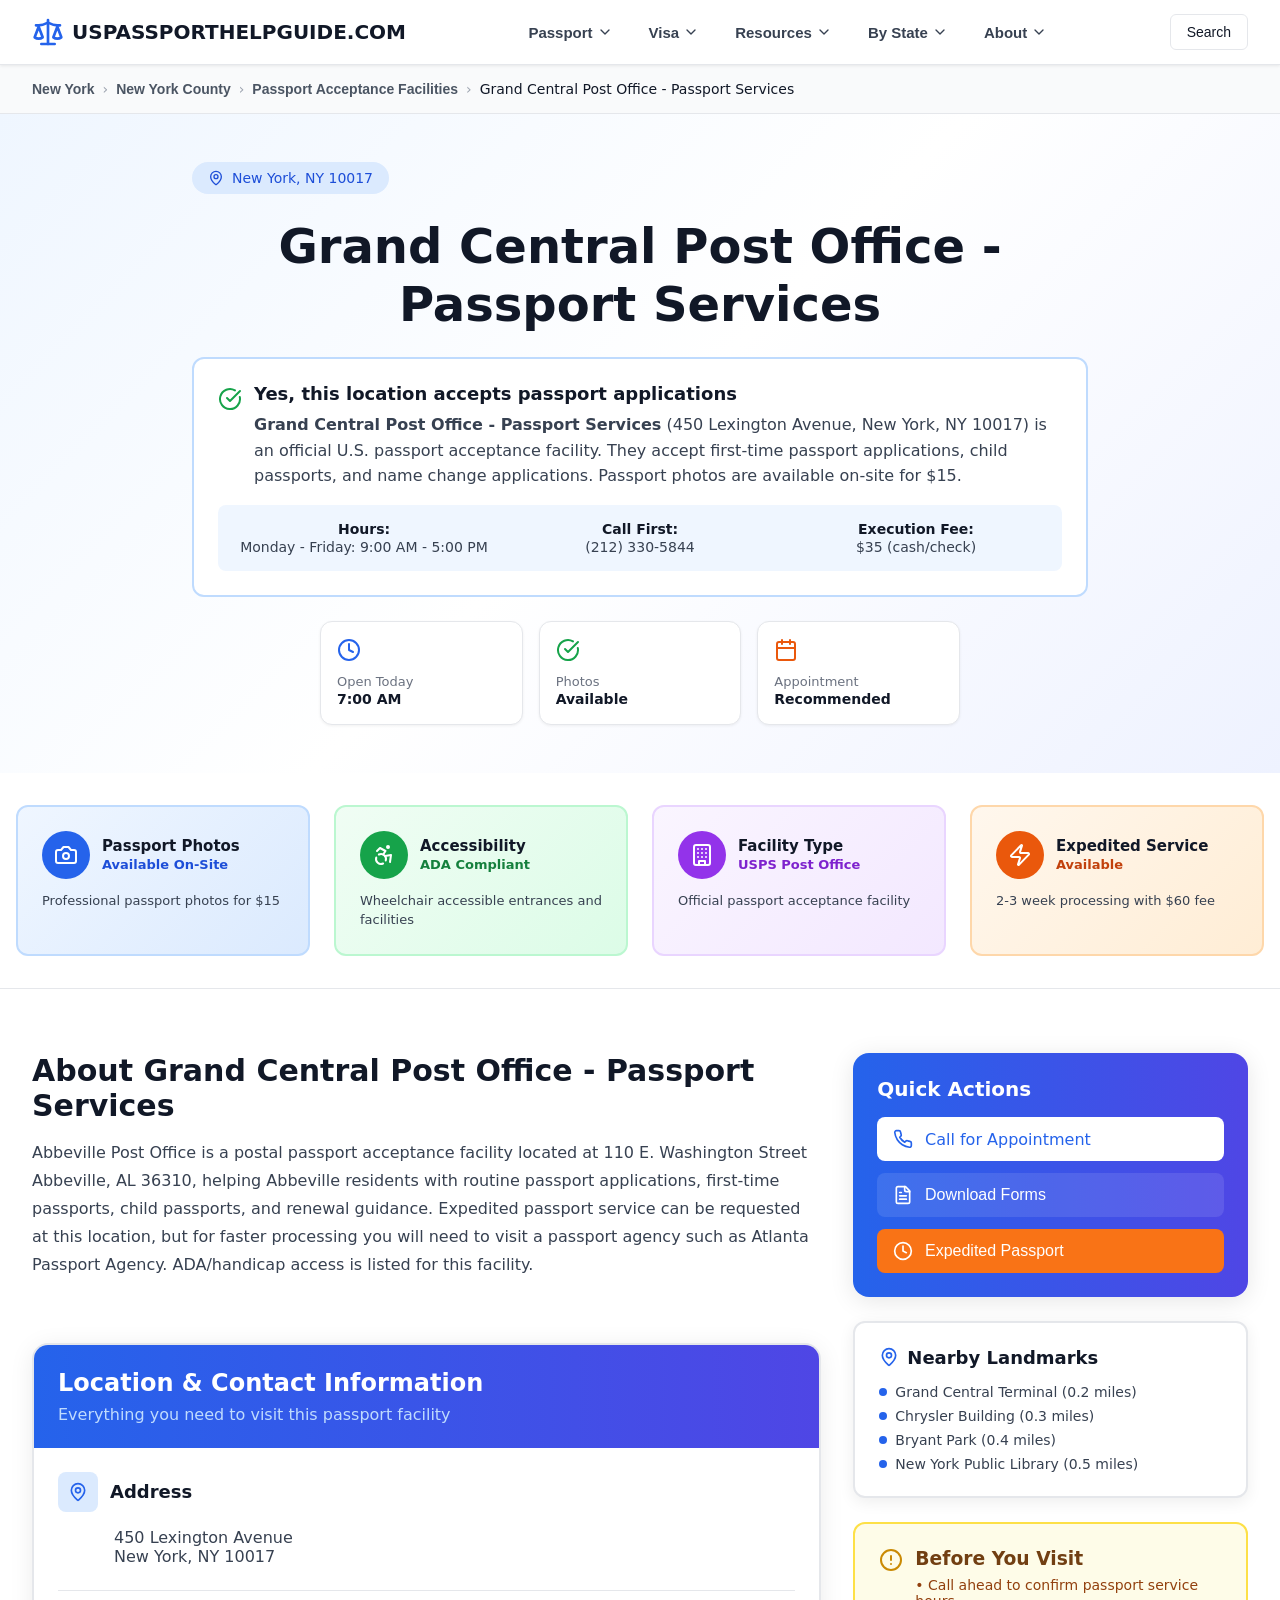
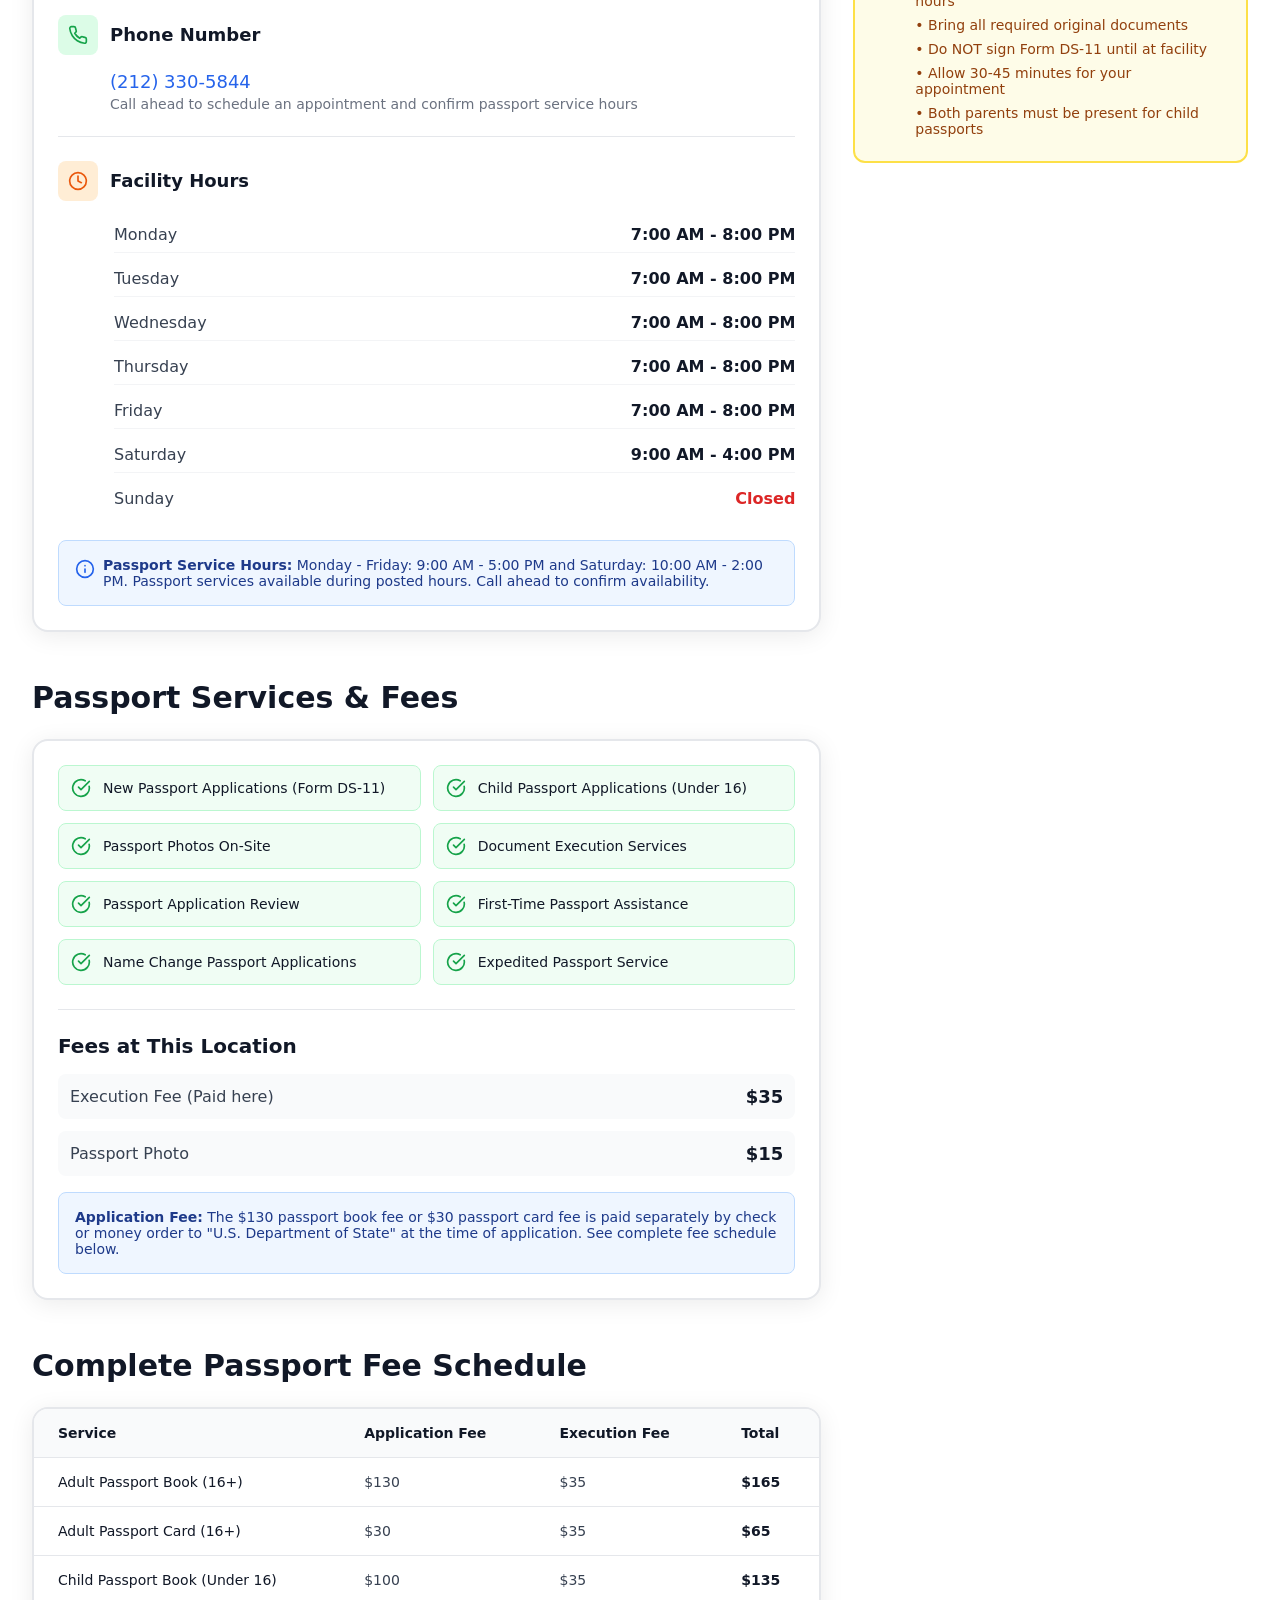
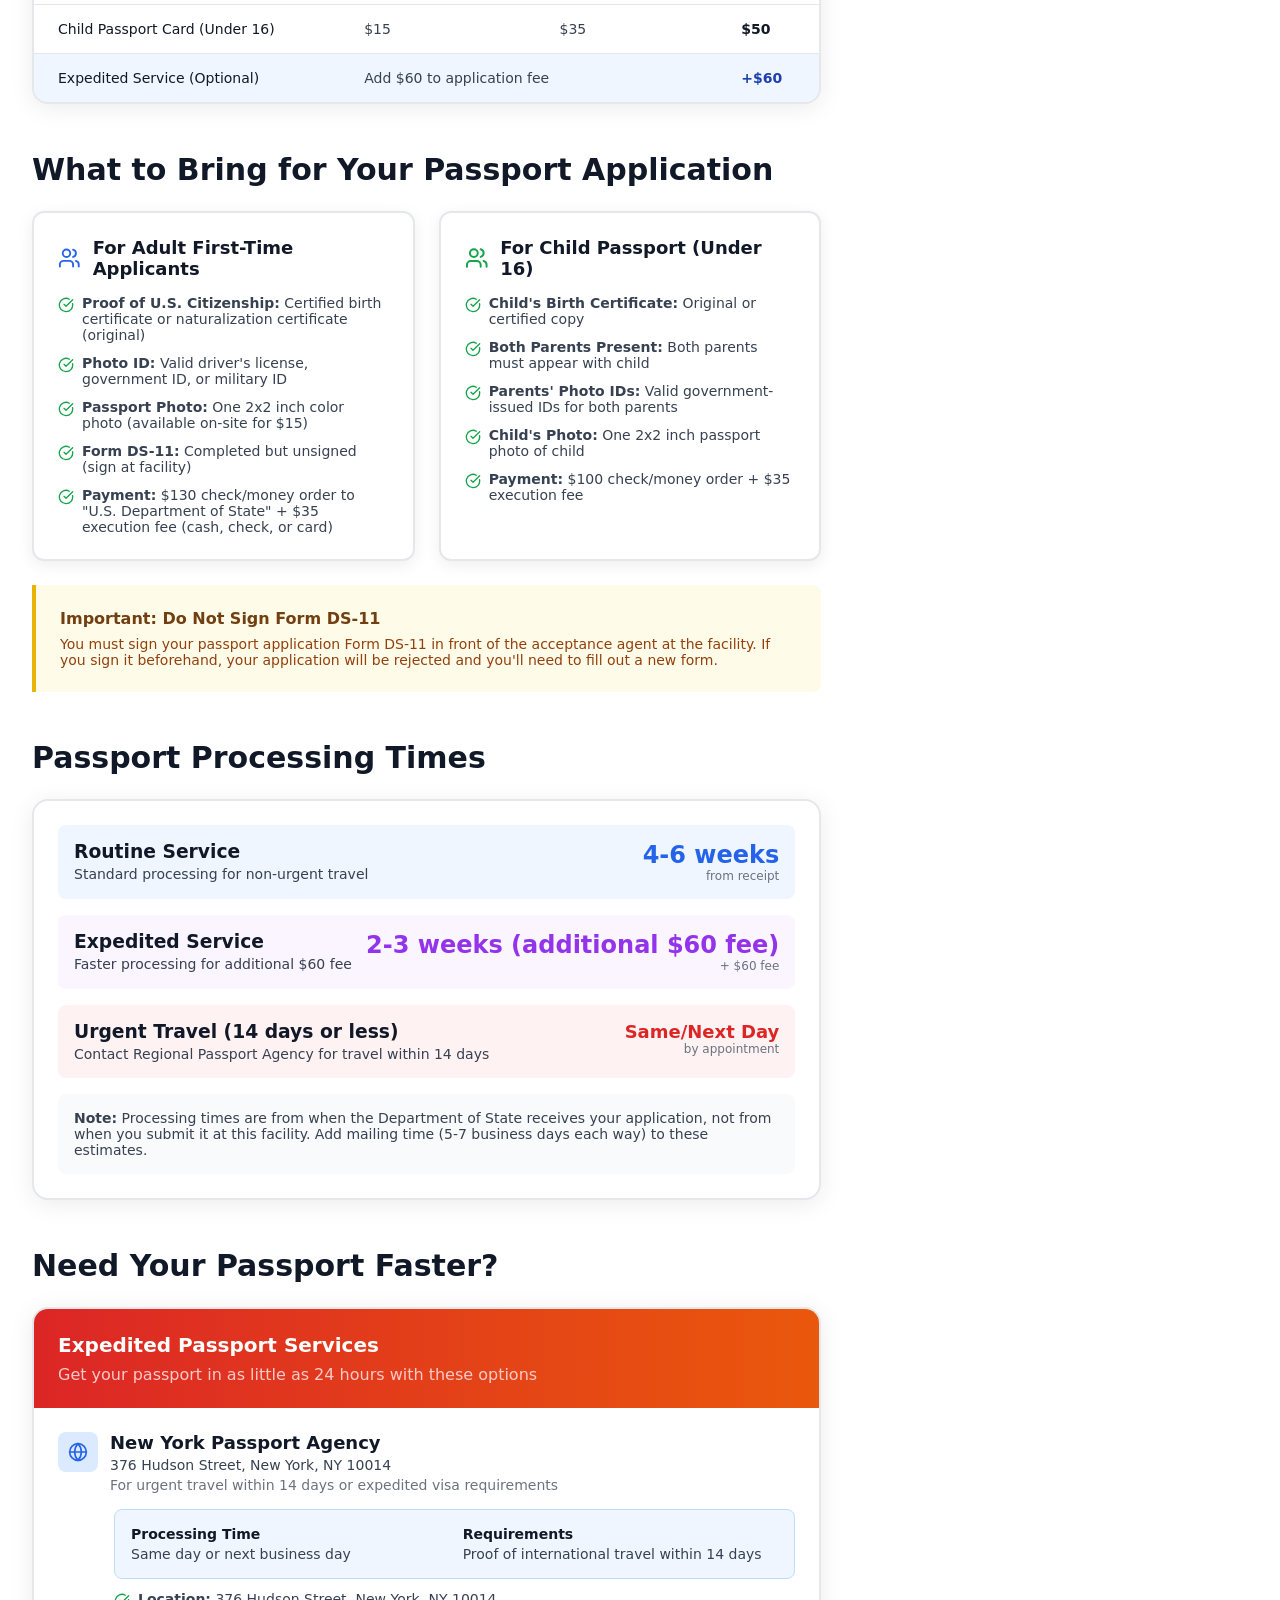
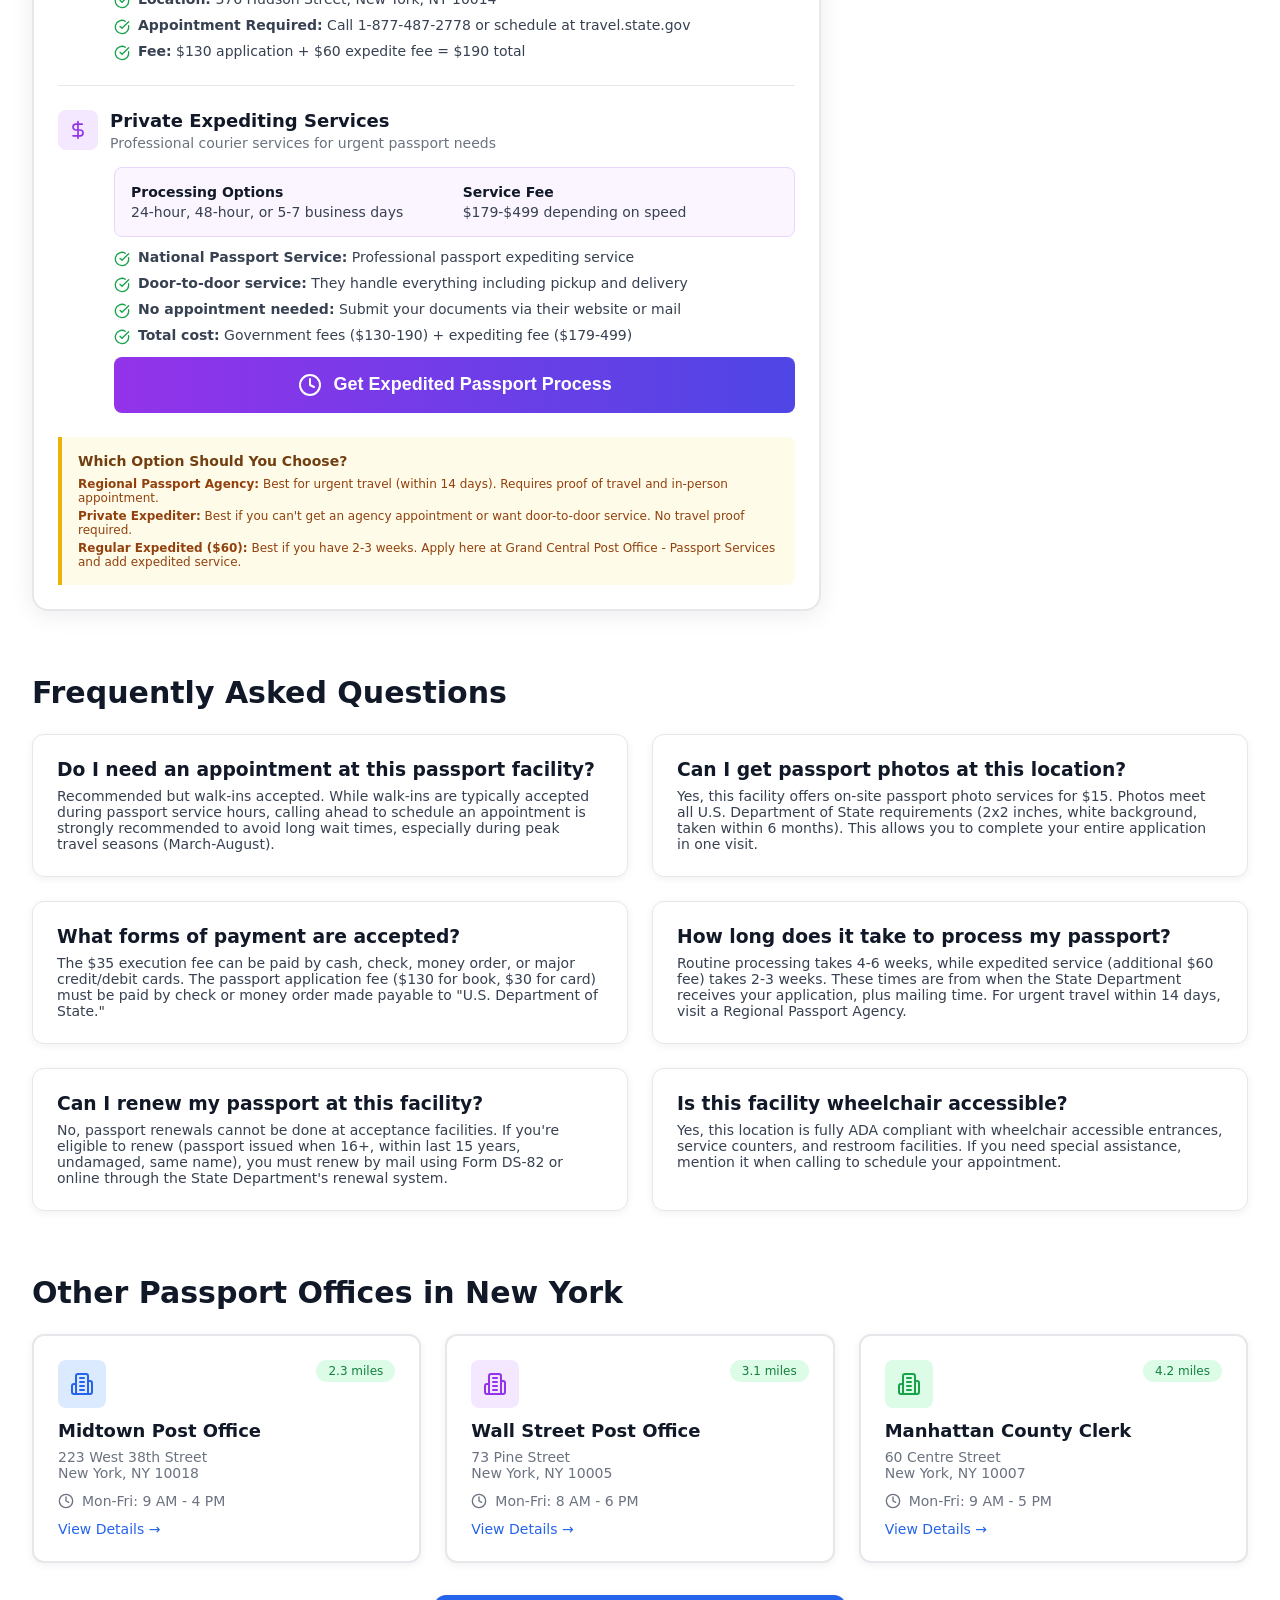
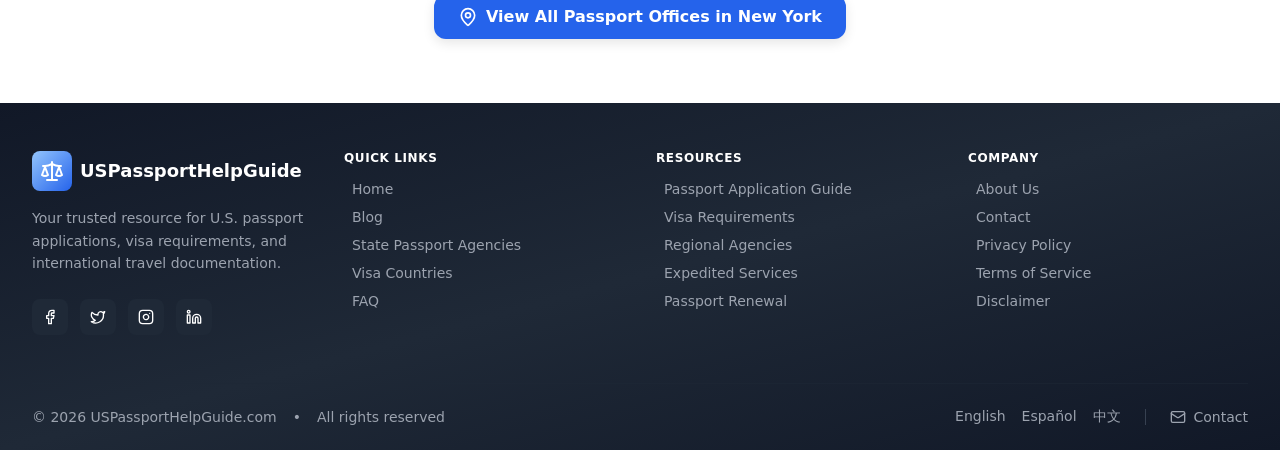
==== commit c9f9b5d2: "organized breakpoints remove demo nav fix dropdown" ====
--- a/index.html
+++ b/index.html
@@ -6,6 +6,7 @@
     <title>US Passport Help Guide</title>
     <link rel="stylesheet" href="css/style.css" />
     <link rel="stylesheet" href="css/breakpoints.css" />
+    <script src="js/nav.js" defer></script>
   </head>
   <body>
     <header class="header">
@@ -25,18 +26,18 @@
               stroke-linejoin="round"
               class="logo-icon"
             >
-              <path d="m16 16 3-8 3 8c-.87.65-1.92 1-3 1s-2.13-.35-3-1Z"></path>
-              <path d="m2 16 3-8 3 8c-.87.65-1.92 1-3 1s-2.13-.35-3-1Z"></path>
-              <path d="M7 21h10"></path>
-              <path d="M12 3v18"></path>
-              <path d="M3 7h2c2 0 5-1 7-2 2 1 5 2 7 2h2"></path>
+              <path d="m16 16 3-8 3 8c-.87.65-1.92 1-3 1s-2.13-.35-3-1Z" />
+              <path d="m2 16 3-8 3 8c-.87.65-1.92 1-3 1s-2.13-.35-3-1Z" />
+              <path d="M7 21h10" />
+              <path d="M12 3v18" />
+              <path d="M3 7h2c2 0 5-1 7-2 2 1 5 2 7 2h2" />
             </svg>
-
             <span class="logo-text">USPASSPORTHELPGUIDE.COM</span>
           </div>
 
           <!-- Navigation Menu -->
           <div class="nav-menu">
+            <!-- Passport -->
             <div class="nav-item">
               <button class="nav-link">
                 Passport
@@ -50,23 +51,32 @@
                   stroke-linejoin="round"
                   class="nav-arrow"
                 >
-                  <path d="m6 9 6 6 6-6"></path>
+                  <path d="m6 9 6 6 6-6" />
                 </svg>
               </button>
-
-              <!-- Submenu -->
               <div class="nav-sub-item">
-                <ul>
-                  <li>New Passport</li>
-                  <li>Passport Renewal</li>
-                  <li>Child Passport</li>
-                  <li>Name Change</li>
-                  <li>Expedited Passport</li>
-                  <li>Passport Photos</li>
-                </ul>
-              </div>
-            </div>
-
+                <a href="#new-passport" class="nav-sub-item__link"
+                  >New Passport</a
+                >
+                <a href="#passport-renewal" class="nav-sub-item__link"
+                  >Passport Renewal</a
+                >
+                <a href="#child-passport" class="nav-sub-item__link"
+                  >Child Passport</a
+                >
+                <a href="#name-change" class="nav-sub-item__link"
+                  >Name Change</a
+                >
+                <a href="#expedited-passport" class="nav-sub-item__link"
+                  >Expedited Passport</a
+                >
+                <a href="#passport-photos" class="nav-sub-item__link"
+                  >Passport Photos</a
+                >
+              </div>
+            </div>
+
+            <!-- Visa -->
             <div class="nav-item">
               <button class="nav-link">
                 Visa
@@ -80,28 +90,33 @@
                   stroke-linejoin="round"
                   class="nav-arrow"
                 >
-                  <path d="m6 9 6 6 6-6"></path>
+                  <path d="m6 9 6 6 6-6" />
                 </svg>
               </button>
-
-              <!-- Submenu -->
               <div class="nav-sub-item">
-                <ul>
-                  <li>United States</li>
-                  <li>United Kingdom</li>
-                  <li>Canada</li>
-                  <li>Australia</li>
-                  <li>Germany</li>
-                  <li>France</li>
-                  <li>Japan</li>
-                  <li>China</li>
-                  <li>India</li>
-                  <li>United Arab Emirates</li>
-                </ul>
-                <button>View All Countries</button>
-              </div>
-            </div>
-
+                <a href="#united-states" class="nav-sub-item__link"
+                  >United States</a
+                >
+                <a href="#united-kingdom" class="nav-sub-item__link"
+                  >United Kingdom</a
+                >
+                <a href="#canada" class="nav-sub-item__link">Canada</a>
+                <a href="#australia" class="nav-sub-item__link">Australia</a>
+                <a href="#germany" class="nav-sub-item__link">Germany</a>
+                <a href="#france" class="nav-sub-item__link">France</a>
+                <a href="#japan" class="nav-sub-item__link">Japan</a>
+                <a href="#china" class="nav-sub-item__link">China</a>
+                <a href="#india" class="nav-sub-item__link">India</a>
+                <a href="#united-arab-emirates" class="nav-sub-item__link"
+                  >United Arab Emirates</a
+                >
+                <a href="#all-countries" class="nav-sub-item__view-all"
+                  >View All Countries</a
+                >
+              </div>
+            </div>
+
+            <!-- Resources -->
             <div class="nav-item">
               <button class="nav-link">
                 Resources
@@ -115,22 +130,29 @@
                   stroke-linejoin="round"
                   class="nav-arrow"
                 >
-                  <path d="m6 9 6 6 6-6"></path>
+                  <path d="m6 9 6 6 6-6" />
                 </svg>
               </button>
-
-              <!-- Submenu -->
               <div class="nav-sub-item">
-                <ul>
-                  <li>Regional Passport Agency</li>
-                  <li>Passport Fees</li>
-                  <li>Visa on Arrival</li>
-                  <li>Expedited Visa Services</li>
-                  <li>Passport & Visa FAQ</li>
-                </ul>
-              </div>
-            </div>
-
+                <a href="#regional-agency" class="nav-sub-item__link"
+                  >Regional Passport Agency</a
+                >
+                <a href="#passport-fees" class="nav-sub-item__link"
+                  >Passport Fees</a
+                >
+                <a href="#visa-on-arrival" class="nav-sub-item__link"
+                  >Visa on Arrival</a
+                >
+                <a href="#expedited-visa" class="nav-sub-item__link"
+                  >Expedited Visa Services</a
+                >
+                <a href="#passport-faq" class="nav-sub-item__link"
+                  >Passport &amp; Visa FAQ</a
+                >
+              </div>
+            </div>
+
+            <!-- By State -->
             <div class="nav-item">
               <button class="nav-link">
                 By State
@@ -144,23 +166,22 @@
                   stroke-linejoin="round"
                   class="nav-arrow"
                 >
-                  <path d="m6 9 6 6 6-6"></path>
+                  <path d="m6 9 6 6 6-6" />
                 </svg>
               </button>
-
-              <!-- Submenu -->
               <div class="nav-sub-item">
-                <ul>
-                  <li>Alabama</li>
-                  <li>Alaska</li>
-                  <li>Arizona</li>
-                  <li>Arkansas</li>
-                  <li>California</li>
-                </ul>
-                <button>View All 50 States</button>
-              </div>
-            </div>
-
+                <a href="#al" class="nav-sub-item__link">Alabama</a>
+                <a href="#ak" class="nav-sub-item__link">Alaska</a>
+                <a href="#az" class="nav-sub-item__link">Arizona</a>
+                <a href="#ar" class="nav-sub-item__link">Arkansas</a>
+                <a href="#ca" class="nav-sub-item__link">California</a>
+                <a href="#states" class="nav-sub-item__view-all"
+                  >View All 50 States</a
+                >
+              </div>
+            </div>
+
+            <!-- About -->
             <div class="nav-item">
               <button class="nav-link">
                 About
@@ -174,21 +195,18 @@
                   stroke-linejoin="round"
                   class="nav-arrow"
                 >
-                  <path d="m6 9 6 6 6-6"></path>
+                  <path d="m6 9 6 6 6-6" />
                 </svg>
               </button>
-
-              <!-- Submenu -->
               <div class="nav-sub-item">
-                <ul>
-                  <li>About Us</li>
-                  <li>FAQ</li>
-                  <li>Contact</li>
-                  <li>Disclaimer</li>
-                </ul>
-              </div>
-            </div>
-          </div>
+                <a href="#about-us" class="nav-sub-item__link">About Us</a>
+                <a href="#faq" class="nav-sub-item__link">FAQ</a>
+                <a href="#contact" class="nav-sub-item__link">Contact</a>
+                <a href="#disclaimer" class="nav-sub-item__link">Disclaimer</a>
+              </div>
+            </div>
+          </div>
+          <!-- /nav-menu -->
 
           <!-- Action Buttons -->
           <div class="nav-actions">
@@ -196,7 +214,13 @@
           </div>
 
           <!-- Mobile Menu Button -->
-          <button class="mobile-menu-btn">
+          <button
+            class="mobile-menu-btn"
+            id="hamburgerBtn"
+            aria-label="Toggle menu"
+            aria-expanded="false"
+            aria-controls="mobileNavPanel"
+          >
             <svg
               xmlns="http://www.w3.org/2000/svg"
               viewBox="0 0 24 24"
@@ -207,13 +231,116 @@
               stroke-linejoin="round"
               class="menu-icon"
             >
-              <line x1="4" x2="20" y1="12" y2="12"></line>
-              <line x1="4" x2="20" y1="6" y2="6"></line>
-              <line x1="4" x2="20" y1="18" y2="18"></line>
+              <line x1="4" x2="20" y1="12" y2="12" />
+              <line x1="4" x2="20" y1="6" y2="6" />
+              <line x1="4" x2="20" y1="18" y2="18" />
             </svg>
           </button>
         </div>
+        <!-- /navbar-container -->
       </nav>
+
+      <!-- ══════════════════════════════════
+       MOBILE NAV PANEL
+       header এর ভেতরে, navbar এর নিচে
+  ══════════════════════════════════ -->
+      <div class="mobile-nav-panel" id="mobileNavPanel">
+        <div class="mobile-nav-list">
+          <!-- Passport -->
+          <div class="mobile-nav-group">
+            <div class="mobile-nav-group__title">Passport</div>
+            <div class="mobile-nav-group__links">
+              <a href="#new-passport" class="mobile-nav-link">New Passport</a>
+              <a href="#passport-renewal" class="mobile-nav-link"
+                >Passport Renewal</a
+              >
+              <a href="#child-passport" class="mobile-nav-link"
+                >Child Passport</a
+              >
+              <a href="#name-change" class="mobile-nav-link">Name Change</a>
+              <a href="#expedited-passport" class="mobile-nav-link"
+                >Expedited Passport</a
+              >
+              <a href="#passport-photos" class="mobile-nav-link"
+                >Passport Photos</a
+              >
+            </div>
+          </div>
+
+          <!-- Visa -->
+          <div class="mobile-nav-group">
+            <div class="mobile-nav-group__title">Visa</div>
+            <div class="mobile-nav-group__links">
+              <a href="#visa-us" class="mobile-nav-link">United States</a>
+              <a href="#visa-uk" class="mobile-nav-link">United Kingdom</a>
+              <a href="#visa-ca" class="mobile-nav-link">Canada</a>
+              <a href="#visa-au" class="mobile-nav-link">Australia</a>
+              <a href="#visa-de" class="mobile-nav-link">Germany</a>
+              <a href="#visa-fr" class="mobile-nav-link">France</a>
+              <a href="#visa-jp" class="mobile-nav-link">Japan</a>
+              <a href="#visa-cn" class="mobile-nav-link">China</a>
+              <a href="#visa-in" class="mobile-nav-link">India</a>
+              <a href="#visa-ae" class="mobile-nav-link"
+                >United Arab Emirates</a
+              >
+              <a
+                href="#all-visas"
+                class="mobile-nav-link mobile-nav-link--featured"
+                >View All Countries</a
+              >
+            </div>
+          </div>
+
+          <!-- Resources -->
+          <div class="mobile-nav-group">
+            <div class="mobile-nav-group__title">Resources</div>
+            <div class="mobile-nav-group__links">
+              <a href="#regional-agency" class="mobile-nav-link"
+                >Regional Passport Agency</a
+              >
+              <a href="#passport-fees" class="mobile-nav-link">Passport Fees</a>
+              <a href="#visa-on-arrival" class="mobile-nav-link"
+                >Visa on Arrival</a
+              >
+              <a href="#expedited-visa" class="mobile-nav-link"
+                >Expedited Visa Services</a
+              >
+              <a href="#passport-visa-faq" class="mobile-nav-link"
+                >Passport &amp; Visa FAQ</a
+              >
+            </div>
+          </div>
+
+          <!-- By State -->
+          <div class="mobile-nav-group">
+            <div class="mobile-nav-group__title">By State</div>
+            <div class="mobile-nav-group__links">
+              <a href="#al" class="mobile-nav-link">Alabama</a>
+              <a href="#ak" class="mobile-nav-link">Alaska</a>
+              <a href="#az" class="mobile-nav-link">Arizona</a>
+              <a href="#ar" class="mobile-nav-link">Arkansas</a>
+              <a href="#ca" class="mobile-nav-link">California</a>
+              <a
+                href="#states"
+                class="mobile-nav-link mobile-nav-link--featured"
+                >View All 50 States</a
+              >
+            </div>
+          </div>
+
+          <!-- About -->
+          <div class="mobile-nav-group">
+            <div class="mobile-nav-group__title">About</div>
+            <div class="mobile-nav-group__links">
+              <a href="#about" class="mobile-nav-link">About Us</a>
+              <a href="#faq" class="mobile-nav-link">FAQ</a>
+              <a href="#contact" class="mobile-nav-link">Contact</a>
+              <a href="#disclaimer" class="mobile-nav-link">Disclaimer</a>
+            </div>
+          </div>
+        </div>
+      </div>
+      <!-- /mobile-nav-panel -->
     </header>
 
     <div class="breadcrumb-bar">
@@ -1774,40 +1901,6 @@
       </div>
     </section>
 
-    <!-- ! Demo Nav -->
-    <div class="demo-nav">
-      <div class="demo-nav__title">Demo Navigation:</div>
-      <div class="demo-nav__grid">
-        <button class="demo-nav__btn">Home</button>
-        <button class="demo-nav__btn">Passport</button>
-        <button class="demo-nav__btn">FAQ</button>
-        <button class="demo-nav__btn">FAQ Cat</button>
-        <button class="demo-nav__btn">Blog Index</button>
-        <button class="demo-nav__btn">Article</button>
-        <button class="demo-nav__btn">States</button>
-        <button class="demo-nav__btn">State Passport</button>
-        <button class="demo-nav__btn" href="/country-passport.html">
-          <a href="/country-passport.html" class="demo-nav__link">
-            County Passport
-          </a>
-        </button>
-        <button class="demo-nav__btn">Office Detail</button>
-        <button class="demo-nav__btn demo-nav__btn--active" href="/index.html">
-          <a href="/index.html" class="demo-nav__link"> Passport Office </a>
-        </button>
-        <button class="demo-nav__btn">Content + Sidebar</button>
-        <button class="demo-nav__btn">ETIAS</button>
-        <button class="demo-nav__btn">Visa &amp; Travel</button>
-        <button class="demo-nav__btn">Study Abroad</button>
-        <button class="demo-nav__btn">Regional Agency</button>
-        <button class="demo-nav__btn">404 Error</button>
-        <button class="demo-nav__btn">China Visa</button>
-        <button class="demo-nav__btn">Harvard Study</button>
-        <button class="demo-nav__btn">Expeditors</button>
-        <button class="demo-nav__btn">NPS Detail</button>
-      </div>
-    </div>
-
     <footer class="site-footer">
       <div class="site-footer__container">
         <!-- Top Grid -->
--- a/css/style.css
+++ b/css/style.css
@@ -129,76 +129,76 @@
   --color-white: #fff;
 
   /* Brand / Primary (Blue) */
-  --clr-primary: #2563eb; /* blue-600 equivalent */
-  --clr-primary-hover: #1d4ed8; /* blue-700 */
-  --clr-primary-dark: #1e3a8a; /* blue-900 prose */
-  --clr-primary-bg: #eff6ff; /* blue-50 */
-  --clr-primary-bg-mid: #dbeafe; /* blue-100 */
-  --clr-primary-border: #bfdbfe; /* blue-200 */
-  --clr-primary-muted: #93c5fd; /* blue-300 */
+  --clr-primary: #2563eb;
+  --clr-primary-hover: #1d4ed8;
+  --clr-primary-dark: #1e3a8a;
+  --clr-primary-bg: #eff6ff;
+  --clr-primary-bg-mid: #dbeafe;
+  --clr-primary-border: #bfdbfe;
+  --clr-primary-muted: #93c5fd;
 
   /* Secondary / Accent (Indigo) */
-  --clr-secondary: #4f46e5; /* indigo-600 */
-  --clr-secondary-bg: #eef2ff; /* indigo-50 */
+  --clr-secondary: #4f46e5;
+  --clr-secondary-bg: #eef2ff;
 
   /* Success (Green) */
-  --clr-success: #16a34a; /* green-600 */
-  --clr-success-hover: #15803d; /* green-700 */
-  --clr-success-bg: #f0fdf4; /* green-50 */
-  --clr-success-bg-mid: #dcfce7; /* green-100 */
-  --clr-success-border: #bbf7d0; /* green-200 */
+  --clr-success: #16a34a;
+  --clr-success-hover: #15803d;
+  --clr-success-bg: #f0fdf4;
+  --clr-success-bg-mid: #dcfce7;
+  --clr-success-border: #bbf7d0;
 
   /* Warning (Yellow) */
-  --clr-warning: #ca8a04; /* yellow-600 */
-  --clr-warning-dark: #713f12; /* yellow-900 */
-  --clr-warning-muted: #92400e; /* amber-800 */
-  --clr-warning-bg: #fefce8; /* yellow-50 */
-  --clr-warning-border: #fde047; /* yellow-300 */
-  --clr-warning-border-l: #eab308; /* yellow-500 – left-border accent */
-  --clr-warning-tag-bg: #fde68a; /* yellow-200 */
+  --clr-warning: #ca8a04;
+  --clr-warning-dark: #713f12;
+  --clr-warning-muted: #92400e;
+  --clr-warning-bg: #fefce8;
+  --clr-warning-border: #fde047;
+  --clr-warning-border-l: #eab308;
+  --clr-warning-tag-bg: #fde68a;
 
   /* Danger (Red) */
-  --clr-danger: #dc2626; /* red-600 */
-  --clr-danger-hover: #b91c1c; /* red-700 */
-  --clr-danger-bg: #fef2f2; /* red-50 */
-  --clr-danger-text: #fecaca; /* red-200 – on dark bg */
+  --clr-danger: #dc2626;
+  --clr-danger-hover: #b91c1c;
+  --clr-danger-bg: #fef2f2;
+  --clr-danger-text: #fecaca;
 
   /* Accent (Orange) */
-  --clr-accent: #ea580c; /* orange-600 */
-  --clr-accent-hover: #c2410c; /* orange-700 */
-  --clr-accent-bg: #fff7ed; /* orange-50 */
-  --clr-accent-bg-mid: #ffedd5; /* orange-100 */
-  --clr-accent-border: #fed7aa; /* orange-200 */
-  --clr-accent-dark: #f97316; /* orange-500 */
+  --clr-accent: #ea580c;
+  --clr-accent-hover: #c2410c;
+  --clr-accent-bg: #fff7ed;
+  --clr-accent-bg-mid: #ffedd5;
+  --clr-accent-border: #fed7aa;
+  --clr-accent-dark: #f97316;
 
   /* Purple */
-  --clr-purple: #9333ea; /* purple-600 */
-  --clr-purple-dark: #7e22ce; /* purple-700 */
-  --clr-purple-bg: #faf5ff; /* purple-50 */
-  --clr-purple-bg-mid: #f3e8ff; /* purple-100 */
-  --clr-purple-border: #e9d5ff; /* purple-200 */
+  --clr-purple: #9333ea;
+  --clr-purple-dark: #7e22ce;
+  --clr-purple-bg: #faf5ff;
+  --clr-purple-bg-mid: #f3e8ff;
+  --clr-purple-border: #e9d5ff;
 
   /* Neutral / Text */
-  --clr-text-base: #111827; /* gray-900 – headings, strong */
-  --clr-text-body: #374151; /* gray-700 – body prose */
-  --clr-text-muted: #4b5563; /* gray-600 */
-  --clr-text-subtle: #6b7280; /* gray-500 */
-  --clr-text-placeholder: #9ca3af; /* gray-400 – footer desc etc. */
+  --clr-text-base: #111827;
+  --clr-text-body: #374151;
+  --clr-text-muted: #4b5563;
+  --clr-text-subtle: #6b7280;
+  --clr-text-placeholder: #9ca3af;
 
   /* Surface / Background */
   --clr-surface: #ffffff;
-  --clr-surface-subtle: #f9fafb; /* gray-50 */
-  --clr-surface-muted: #f3f4f6; /* gray-100 */
-  --clr-surface-hover: #e5e7eb; /* gray-200 */
+  --clr-surface-subtle: #f9fafb;
+  --clr-surface-muted: #f3f4f6;
+  --clr-surface-hover: #e5e7eb;
 
   /* Border */
-  --clr-border: #e5e7eb; /* gray-200 */
-  --clr-border-light: #f3f4f6; /* gray-100 */
+  --clr-border: #e5e7eb;
+  --clr-border-light: #f3f4f6;
 
   /* Dark Surface (footer, dark cards) */
-  --clr-dark-bg: #111827; /* gray-900 */
-  --clr-dark-surface: #1f2937; /* gray-800 */
-  --clr-dark-surface-2: #374151; /* gray-700 */
+  --clr-dark-bg: #111827;
+  --clr-dark-surface: #1f2937;
+  --clr-dark-surface-2: #374151;
 
   /* ── Gradient Shortcuts ────────────────────────────────── */
 
@@ -995,50 +995,51 @@
   padding: 8px 0;
   display: none;
   flex-direction: column;
-  gap: 4px;
+  width: 16rem; /* w-64 */
+  margin-top: 0.25rem; /* mt-1 */
   box-shadow:
     0 20px 25px -5px rgb(0 0 0 / 0.1),
     0 8px 10px -6px rgb(0 0 0 / 0.1);
 }
 
-.nav-item .nav-sub-item button {
-  border: 0;
-  background: none;
-  padding: 12px;
-  border-top: 1px solid var(--clr-border);
-  text-align: start;
+.nav-item:hover .nav-sub-item {
+  display: flex;
+  animation: dropdownEnter 200ms ease forwards;
+}
+
+.nav-sub-item__link {
+  display: block;
+  padding: 0.625rem 1rem;
+  font-size: var(--text-sm);
+  color: #374151;
+  text-decoration: none;
+  transition:
+    background-color 150ms ease,
+    color 150ms ease;
+}
+
+.nav-sub-item__link:hover {
+  background-color: var(--color-blue-50);
+  color: var(--color-blue-500);
+}
+
+.nav-sub-item__view-all {
+  display: block;
+  padding: 0.75rem 1rem 0.625rem;
+  font-size: var(--text-sm);
   color: var(--clr-primary);
   font-weight: var(--font-weight-semibold);
-}
-
-.nav-item .nav-sub-item button:hover {
-  padding: 12px 12px;
+  border-top: 1px solid var(--clr-border);
+  margin-top: 0.25rem;
+  text-decoration: none;
+  transition:
+    background-color 150ms ease,
+    color 150ms ease;
+}
+
+.nav-sub-item__view-all:hover {
+  background-color: var(--color-blue-50);
   color: var(--color-blue-500);
-  background: var(--color-blue-50);
-  cursor: pointer;
-}
-
-.nav-item .nav-sub-item ul {
-  list-style: none;
-  padding: 0;
-  margin: 0;
-  width: 300px;
-}
-
-.nav-item .nav-sub-item ul li {
-  padding: 12px 12px;
-  font-size: var(--text-sm);
-}
-
-.nav-item .nav-sub-item ul li:hover {
-  padding: 12px 12px;
-  color: var(--color-blue-500);
-  background: var(--color-blue-50);
-  cursor: pointer;
-}
-
-.nav-item:hover .nav-sub-item {
-  display: flex;
 }
 
 .nav-link {
@@ -1091,6 +1092,78 @@
   color: var(--clr-text-muted);
 }
 
+.mobile-nav-panel {
+  display: none;
+  border-top: 1px solid var(--clr-border);
+  background: var(--clr-surface);
+  max-height: 80vh;
+  overflow-y: auto;
+}
+
+.mobile-nav-panel.is-open {
+  display: block;
+}
+
+/* ── Panel inner list ── */
+.mobile-nav-list {
+  display: flex;
+  flex-direction: column;
+  padding: 4px 0;
+}
+
+/* ── Each section ── */
+.mobile-nav-group {
+  border-bottom: 1px solid var(--clr-border);
+  padding-bottom: 6px;
+  margin-bottom: 4px;
+}
+
+.mobile-nav-group:last-child {
+  border-bottom: none;
+  margin-bottom: 0;
+}
+
+.mobile-nav-group__title {
+  padding: 10px 16px 6px;
+  font-size: var(--text-sm);
+  font-weight: var(--font-weight-semibold);
+  color: var(--clr-text-base);
+  letter-spacing: 0.02em;
+}
+
+.mobile-nav-group__links {
+  display: flex;
+  flex-direction: column;
+}
+
+/* ── Each link ── */
+.mobile-nav-link {
+  display: block;
+  text-decoration: none;
+  padding: 9px 28px;
+  font-size: var(--text-sm);
+  color: var(--clr-text-body);
+  transition:
+    background 0.12s ease,
+    color 0.12s ease;
+}
+
+.mobile-nav-link:hover {
+  background: var(--color-blue-50);
+  color: var(--color-blue-500);
+}
+
+/* ── "View All" featured link ── */
+.mobile-nav-link--featured {
+  color: var(--clr-primary);
+  font-weight: var(--font-weight-semibold);
+}
+
+.mobile-nav-link--featured:hover {
+  background: var(--color-blue-50);
+  color: var(--color-blue-500);
+}
+
 /* ============================================================
    11. HERO SECTION
    ============================================================ */
@@ -2862,62 +2935,8 @@
 }
 
 /* ============================================================
-   26. DEMO NAV (Dev Only)
+   27. BREADCRUMB BAR
    ============================================================ */
-
-.demo-nav {
-  position: fixed;
-  bottom: 1rem;
-  right: 1rem;
-  background-color: var(--clr-surface);
-  border: 2px solid var(--clr-primary);
-  border-radius: 0.5rem;
-  box-shadow:
-    0 10px 15px -3px rgba(0, 0, 0, 0.1),
-    0 4px 6px -2px rgba(0, 0, 0, 0.05);
-  padding: 1rem;
-  z-index: 50;
-  max-width: var(--container-sm);
-}
-.demo-nav__title {
-  font-size: var(--text-sm);
-  font-weight: var(--font-weight-semibold);
-  color: var(--clr-text-body);
-  margin-bottom: 0.5rem;
-}
-.demo-nav__grid {
-  display: grid;
-  grid-template-columns: repeat(3, minmax(0, 1fr));
-  gap: 0.5rem;
-}
-
-.demo-nav__btn {
-  padding: 0.5rem 0.75rem;
-  border-radius: 0.5rem;
-  font-size: var(--text-xs);
-  font-weight: var(--font-weight-medium);
-  transition: background-color var(--default-transition-duration) ease;
-  border: none;
-  cursor: pointer;
-  background-color: var(--clr-surface-muted);
-  color: var(--clr-text-body);
-  text-decoration: none;
-}
-.demo-nav__link {
-  text-decoration: none;
-  color: inherit;
-}
-.demo-nav__btn:hover {
-  background-color: var(--clr-surface-hover);
-}
-.demo-nav__btn--active {
-  background-color: var(--clr-primary);
-  color: var(--clr-surface);
-}
-.demo-nav__btn--active:hover {
-  background-color: var(--clr-primary);
-}
-
 .breadcrumb-bar {
   background-color: #f9fafb;
   border-bottom: 1px solid #e5e7eb;
@@ -3001,3 +3020,15 @@
   height: 1rem;
   flex-shrink: 0;
 }
+
+/** Dropdown Animation */
+@keyframes dropdownEnter {
+  from {
+    opacity: 0;
+    transform: translateY(-0.5rem);
+  }
+  to {
+    opacity: 1;
+    transform: translateY(0);
+  }
+}
--- a/css/breakpoints.css
+++ b/css/breakpoints.css
@@ -8,12 +8,109 @@
     padding-left: 1.5rem;
     padding-right: 1.5rem;
   }
+
+  .navbar {
+    padding: 0 24px;
+  }
+
+  .passport-hero {
+    padding-left: 1.5rem;
+    padding-right: 1.5rem;
+  }
+
+  .main-content-container {
+    padding-left: 1.5rem;
+    padding-right: 1.5rem;
+  }
+
+  .site-footer__container {
+    padding-left: 1.5rem;
+    padding-right: 1.5rem;
+  }
+
+  .breadcrumb-bar__container {
+    padding-left: 1.5rem;
+    padding-right: 1.5rem;
+  }
+
+  .back-bar__container {
+    padding-left: 1.5rem;
+    padding-right: 1.5rem;
+  }
 }
 
-@media (min-width: 1024px) {
-  .page-section {
-    padding-left: 2rem;
-    padding-right: 2rem;
+@media (min-width: 768px) {
+  .passport-hero__title {
+    font-size: var(--text-5xl);
+  }
+
+  .hero-infobox__grid {
+    grid-template-columns: repeat(3, 1fr);
+  }
+
+  .hero-stats {
+    grid-template-columns: repeat(4, 1fr);
+  }
+
+  .page-services-grid {
+    grid-template-columns: repeat(3, 1fr);
+  }
+
+  .content-services-grid {
+    grid-template-columns: 1fr 1fr;
+  }
+
+  .info-box-blue-grid {
+    grid-template-columns: 1fr 1fr;
+  }
+
+  .info-box-purple-grid {
+    grid-template-columns: 1fr 1fr;
+  }
+
+  .docs-grid {
+    grid-template-columns: 1fr 1fr;
+  }
+
+  .doc-grid {
+    grid-template-columns: repeat(2, 1fr);
+  }
+
+  .faq-grid {
+    grid-template-columns: 1fr 1fr;
+  }
+
+  .page-faq-grid {
+    grid-template-columns: repeat(2, 1fr);
+  }
+
+  .facility-card__grid {
+    grid-template-columns: repeat(2, 1fr);
+  }
+
+  .expedited-info-grid {
+    grid-template-columns: repeat(3, 1fr);
+  }
+
+  .offices-grid {
+    grid-template-columns: 1fr 1fr 1fr;
+  }
+
+  .site-footer__top {
+    grid-template-columns: repeat(4, minmax(0, 1fr));
+  }
+
+  .site-footer__bottom-inner {
+    flex-direction: row;
+    justify-content: space-between;
+  }
+
+  .footer-copyright__dot {
+    display: inline;
+  }
+
+  .footer-copyright {
+    flex-direction: row;
   }
 }
 
@@ -27,196 +124,44 @@
   }
 }
 
-@media (min-width: 640px) {
-  .navbar {
-    padding: 0 24px;
+@media (min-width: 1024px) {
+  .page-section {
+    padding-left: 2rem;
+    padding-right: 2rem;
   }
-}
 
-@media (min-width: 1024px) {
   .navbar {
     padding: 0 32px;
   }
-}
 
-@media (min-width: 640px) {
-  .passport-hero {
-    padding-left: 1.5rem;
-    padding-right: 1.5rem;
+  .mobile-nav-panel {
+    display: none !important;
   }
-}
 
-@media (min-width: 1024px) {
   .passport-hero {
     padding-left: 2rem;
     padding-right: 2rem;
   }
-}
 
-@media (min-width: 768px) {
-  .passport-hero__title {
-    font-size: var(--text-5xl);
-  }
-}
-
-@media (min-width: 768px) {
-  .hero-infobox__grid {
-    grid-template-columns: repeat(3, 1fr);
-  }
-}
-
-@media (min-width: 768px) {
-  .hero-stats {
-    grid-template-columns: repeat(4, 1fr);
-  }
-}
-
-@media (min-width: 768px) {
-  .page-services-grid {
-    grid-template-columns: repeat(3, 1fr);
-  }
-}
-
-@media (min-width: 768px) {
-  .content-services-grid {
-    grid-template-columns: 1fr 1fr;
-  }
-}
-
-@media (min-width: 640px) {
-  .main-content-container {
-    padding-left: 1.5rem;
-    padding-right: 1.5rem;
-  }
-}
-
-@media (min-width: 1024px) {
   .main-content-container {
     padding-left: 2rem;
     padding-right: 2rem;
   }
-}
 
-@media (min-width: 1024px) {
   .grid-layout {
     grid-template-columns: 2fr 1fr;
   }
-}
 
-@media (min-width: 768px) {
-  .info-box-blue-grid {
-    grid-template-columns: 1fr 1fr;
-  }
-}
-
-@media (min-width: 768px) {
-  .info-box-purple-grid {
-    grid-template-columns: 1fr 1fr;
-  }
-}
-
-@media (min-width: 768px) {
-  .docs-grid {
-    grid-template-columns: 1fr 1fr;
-  }
-}
-
-@media (min-width: 768px) {
-  .doc-grid {
-    grid-template-columns: repeat(2, 1fr);
-  }
-}
-
-@media (min-width: 768px) {
-  .faq-grid {
-    grid-template-columns: 1fr 1fr;
-  }
-}
-
-@media (min-width: 768px) {
-  .page-faq-grid {
-    grid-template-columns: repeat(2, 1fr);
-  }
-}
-
-@media (min-width: 768px) {
-  .facility-card__grid {
-    grid-template-columns: repeat(2, 1fr);
-  }
-}
-
-@media (min-width: 768px) {
-  .expedited-info-grid {
-    grid-template-columns: repeat(3, 1fr);
-  }
-}
-
-@media (min-width: 768px) {
-  .offices-grid {
-    grid-template-columns: 1fr 1fr 1fr;
-  }
-}
-
-@media (min-width: 640px) {
-  .site-footer__container {
-    padding-left: 1.5rem;
-    padding-right: 1.5rem;
-  }
-}
-
-@media (min-width: 1024px) {
   .site-footer__container {
     padding-left: 2rem;
     padding-right: 2rem;
   }
-}
 
-@media (min-width: 768px) {
-  .site-footer__top {
-    grid-template-columns: repeat(4, minmax(0, 1fr));
-  }
-}
-
-@media (min-width: 768px) {
-  .site-footer__bottom-inner {
-    flex-direction: row;
-    justify-content: space-between;
-  }
-}
-
-@media (min-width: 768px) {
-  .footer-copyright {
-    flex-direction: row;
-  }
-}
-
-@media (min-width: 768px) {
-  .footer-copyright__dot {
-    display: inline;
-  }
-}
-
-@media (min-width: 640px) {
-  .breadcrumb-bar__container {
-    padding-left: 1.5rem;
-    padding-right: 1.5rem;
-  }
-}
-
-@media (min-width: 1024px) {
   .breadcrumb-bar__container {
     padding-left: 2rem;
     padding-right: 2rem;
   }
-}
 
-@media (min-width: 640px) {
-  .back-bar__container {
-    padding-left: 1.5rem;
-    padding-right: 1.5rem;
-  }
-}
-@media (min-width: 1024px) {
   .back-bar__container {
     padding-left: 2rem;
     padding-right: 2rem;
